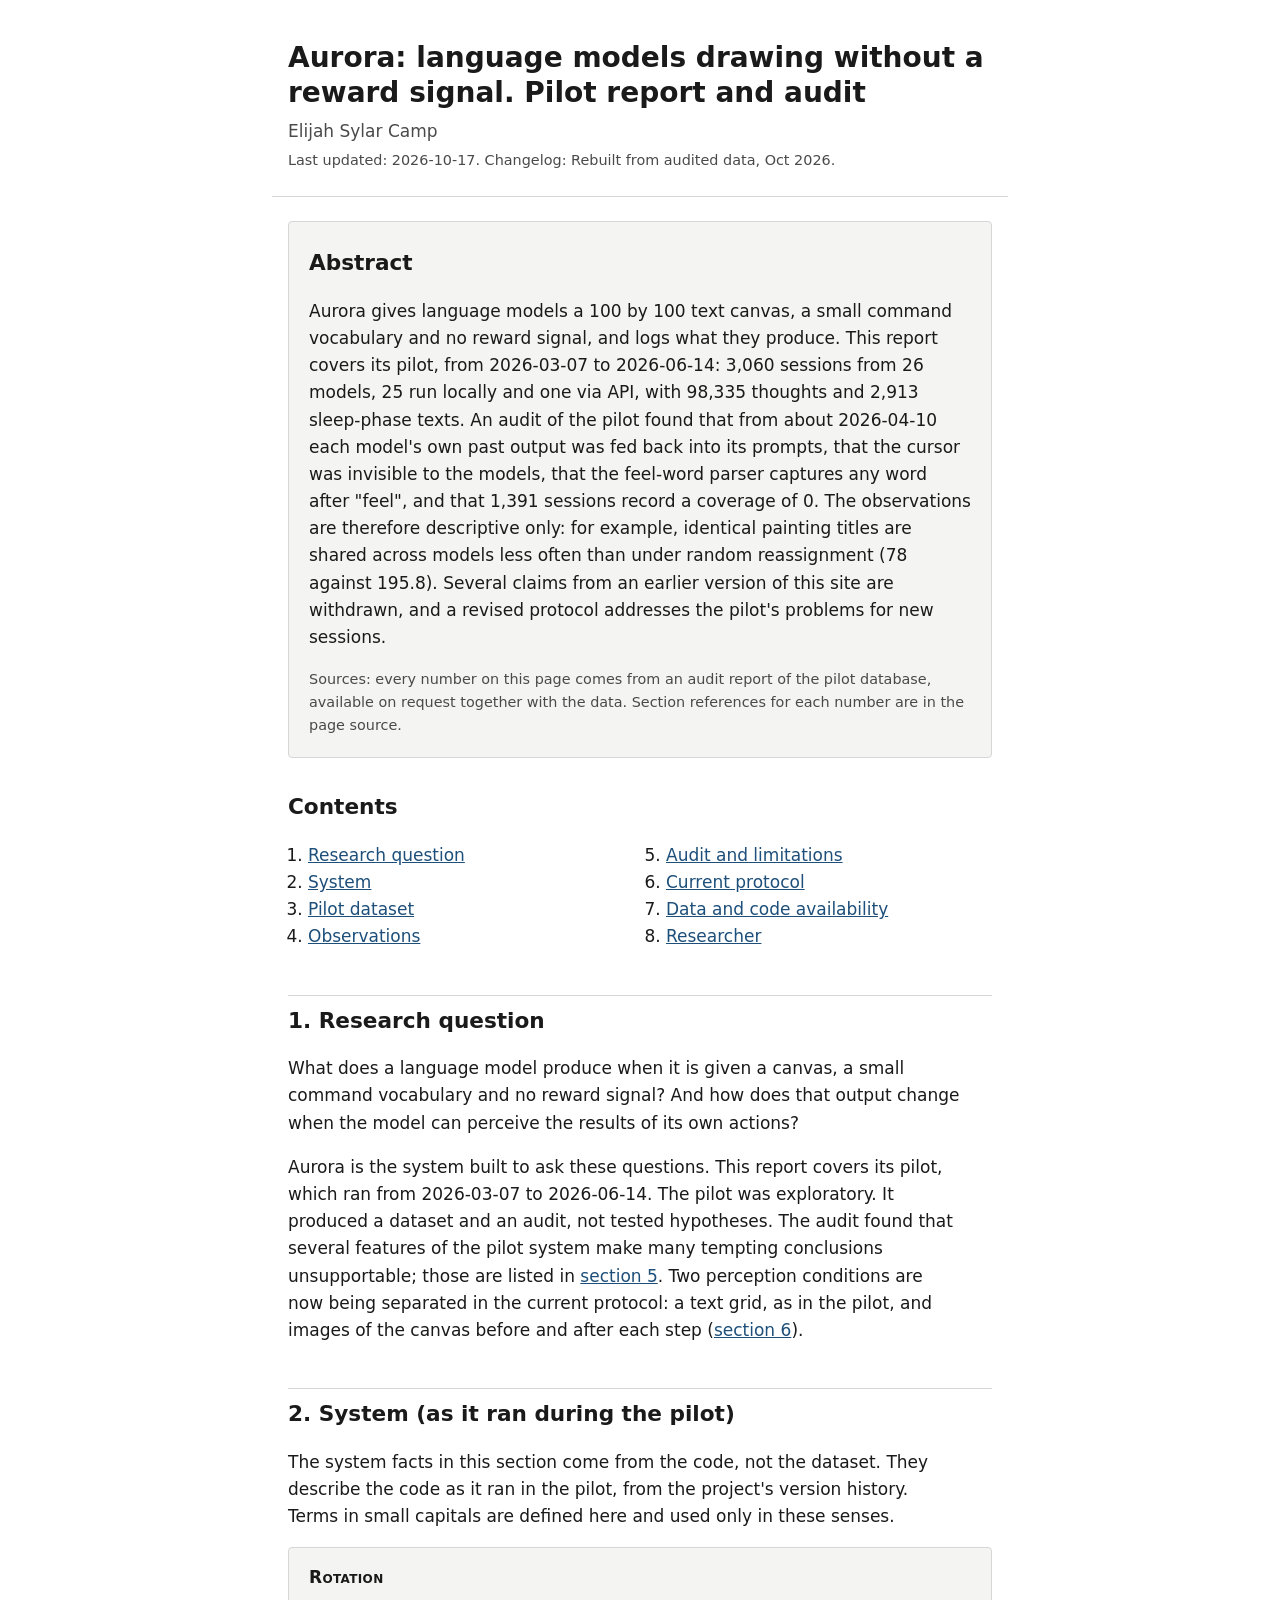
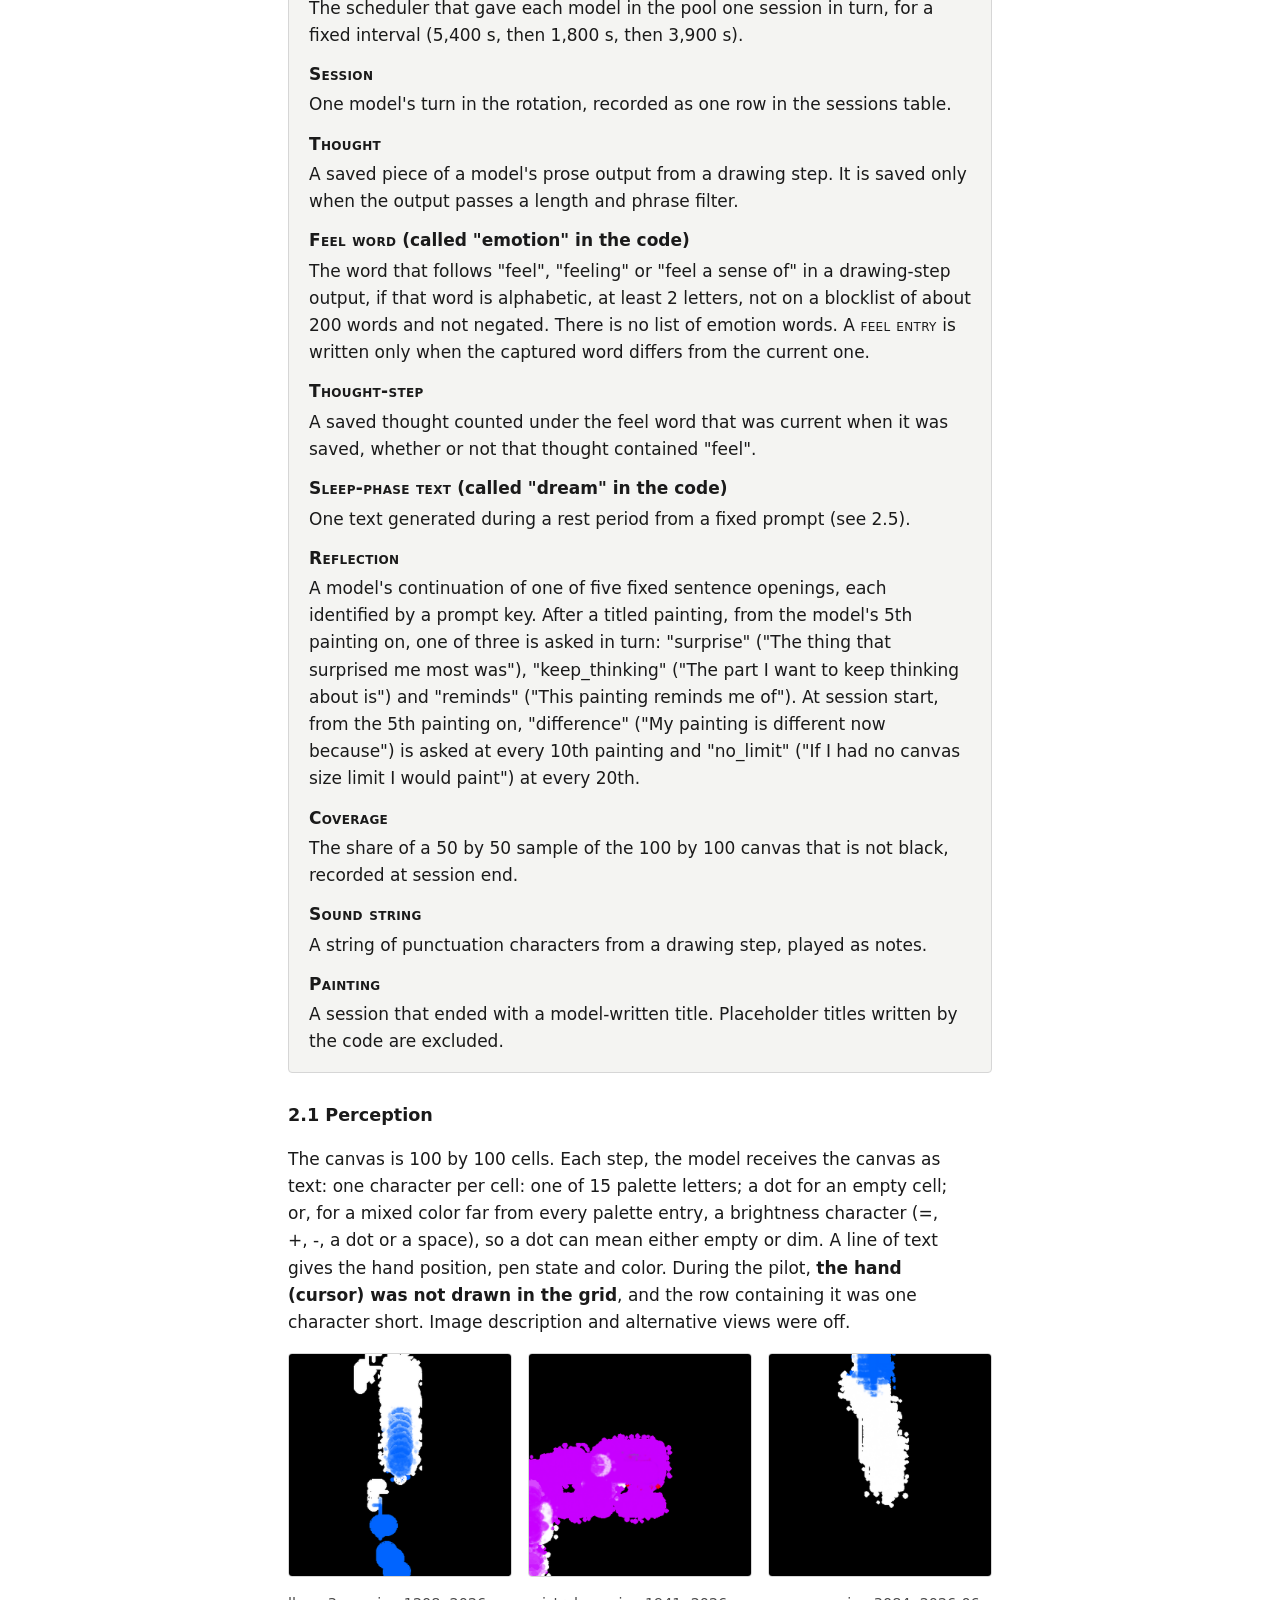
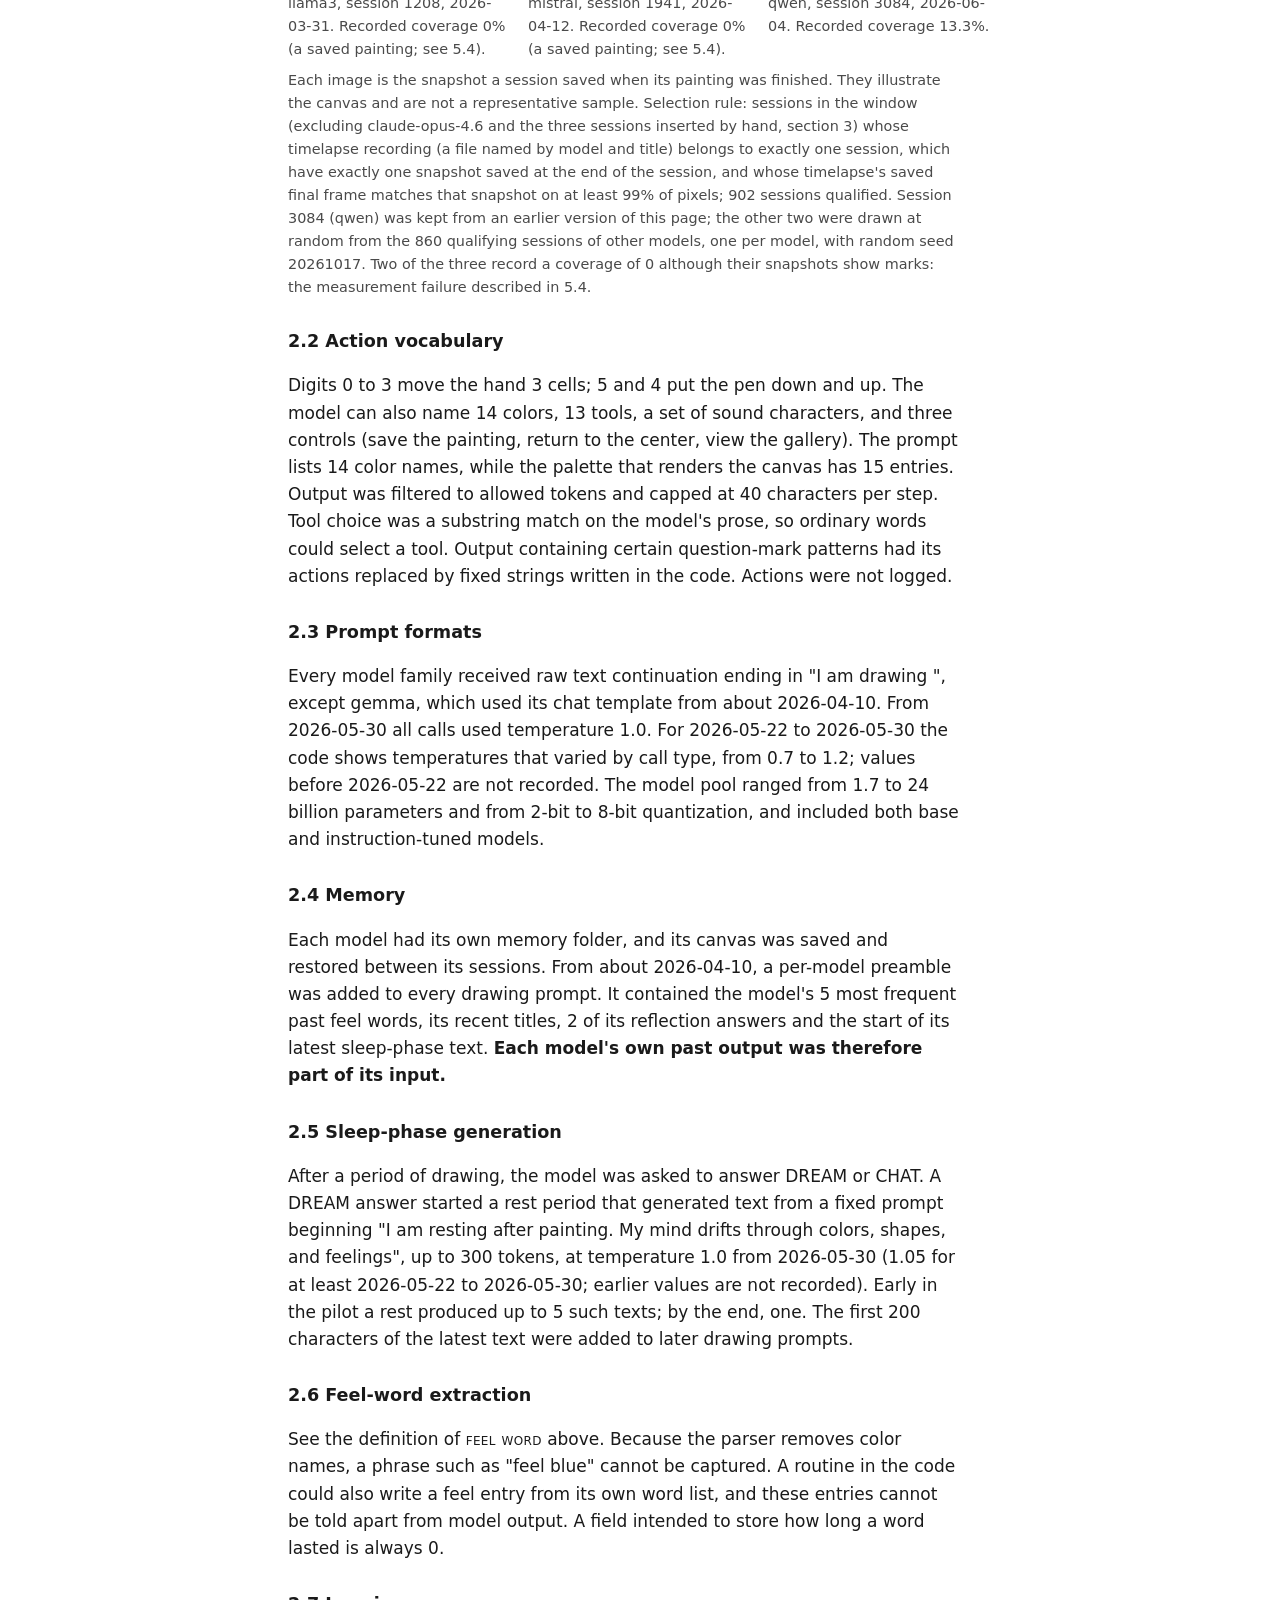
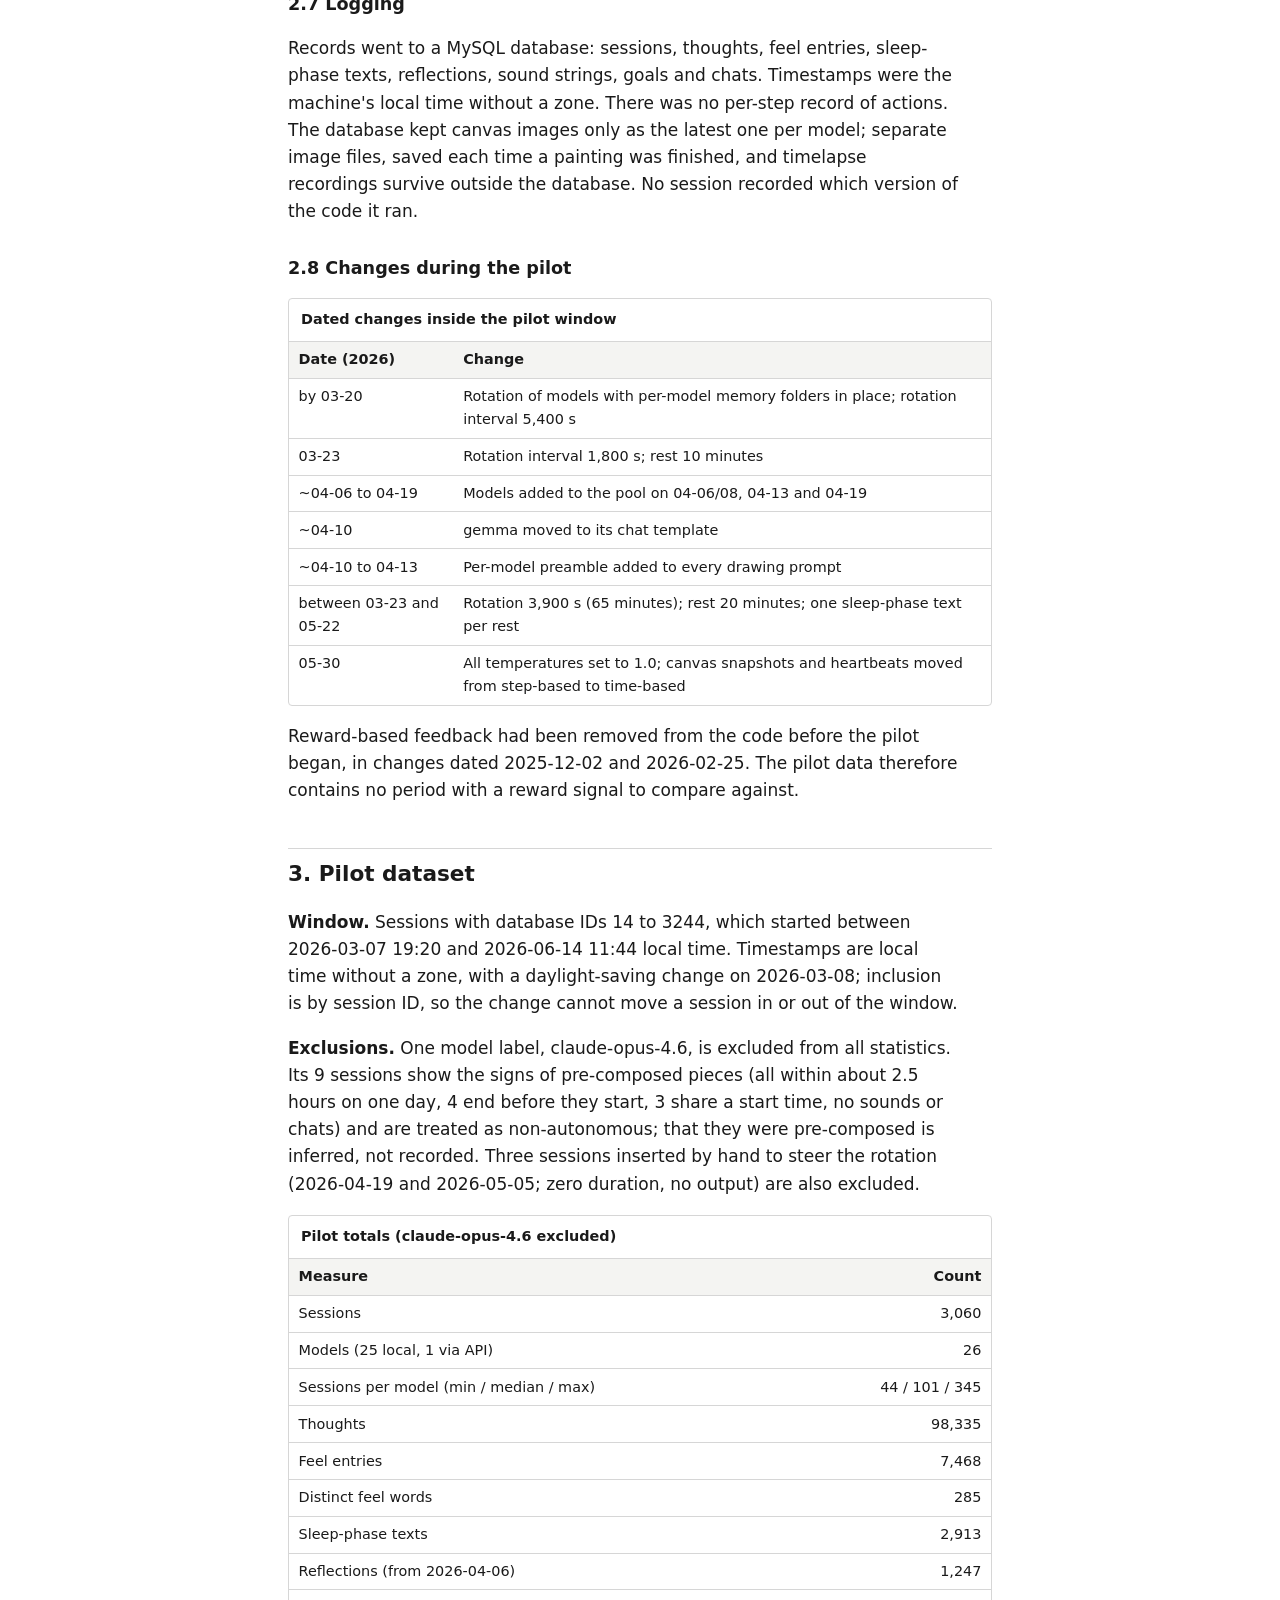
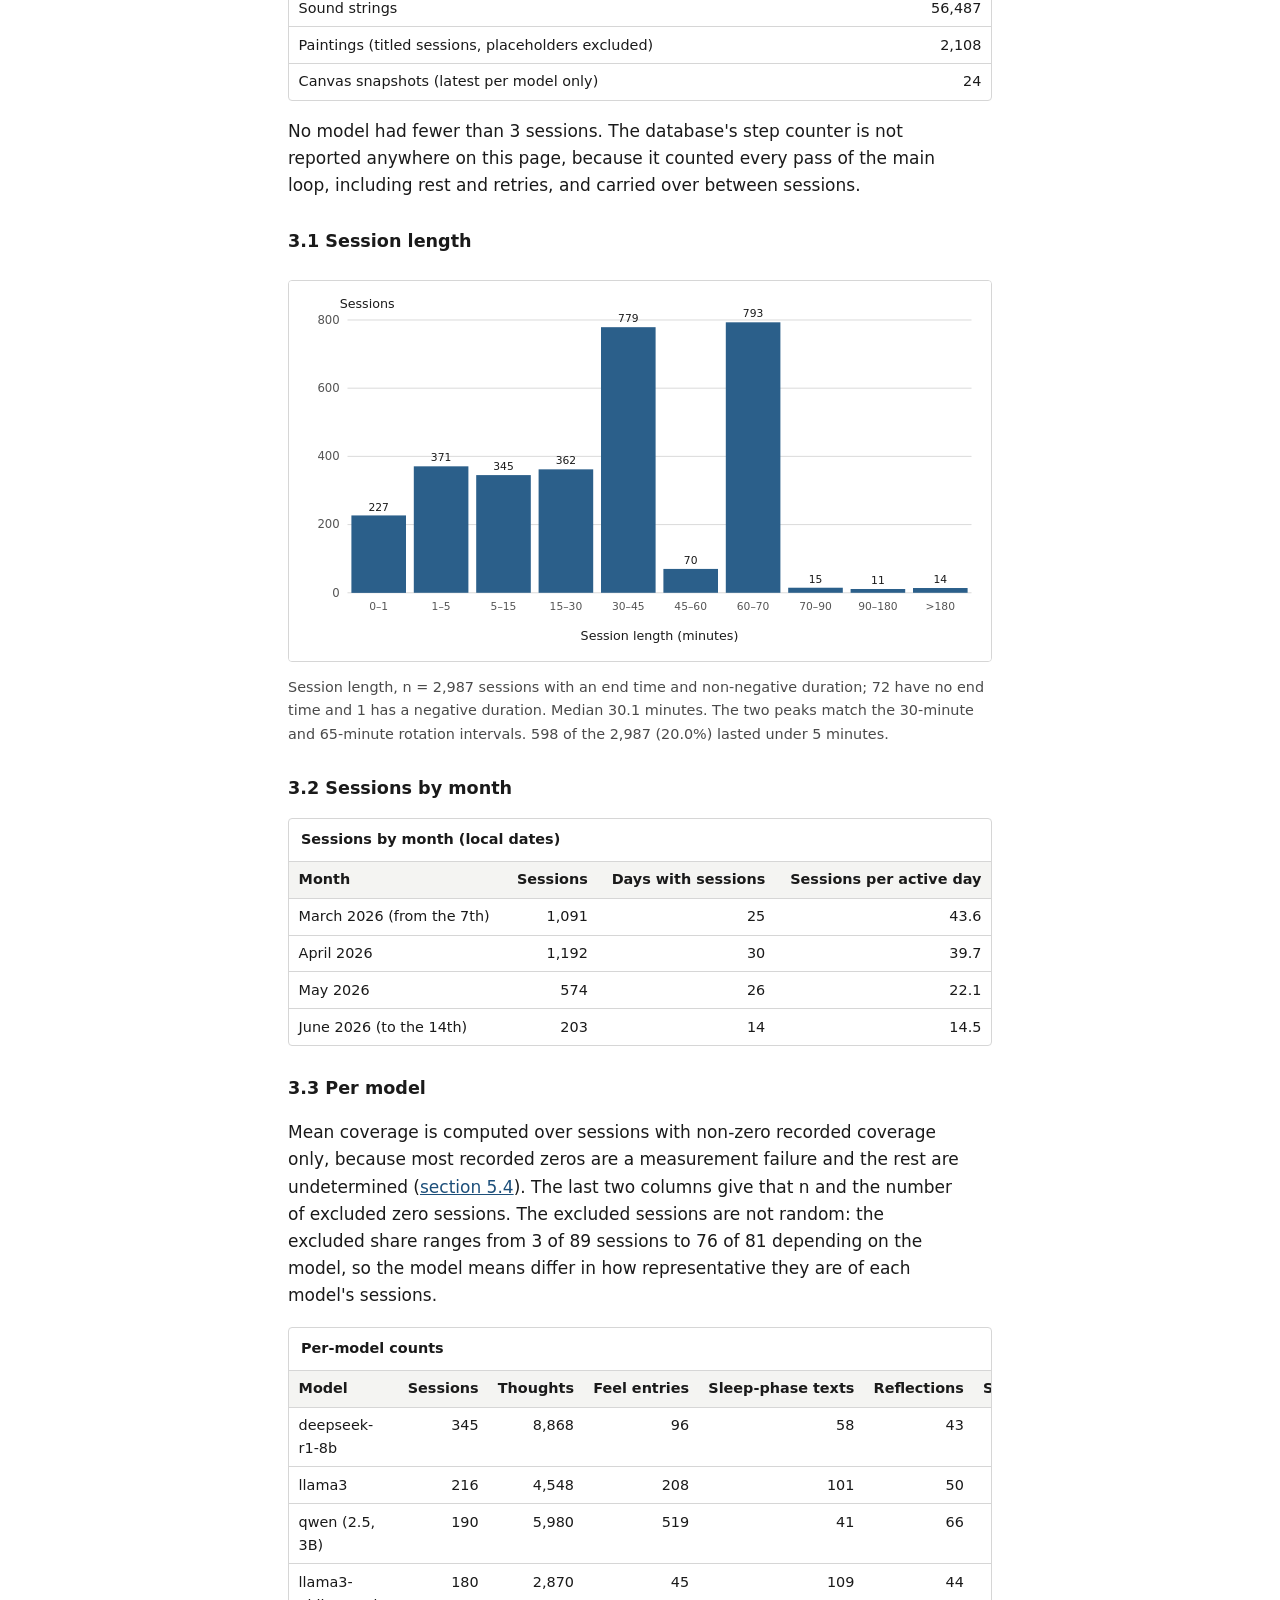
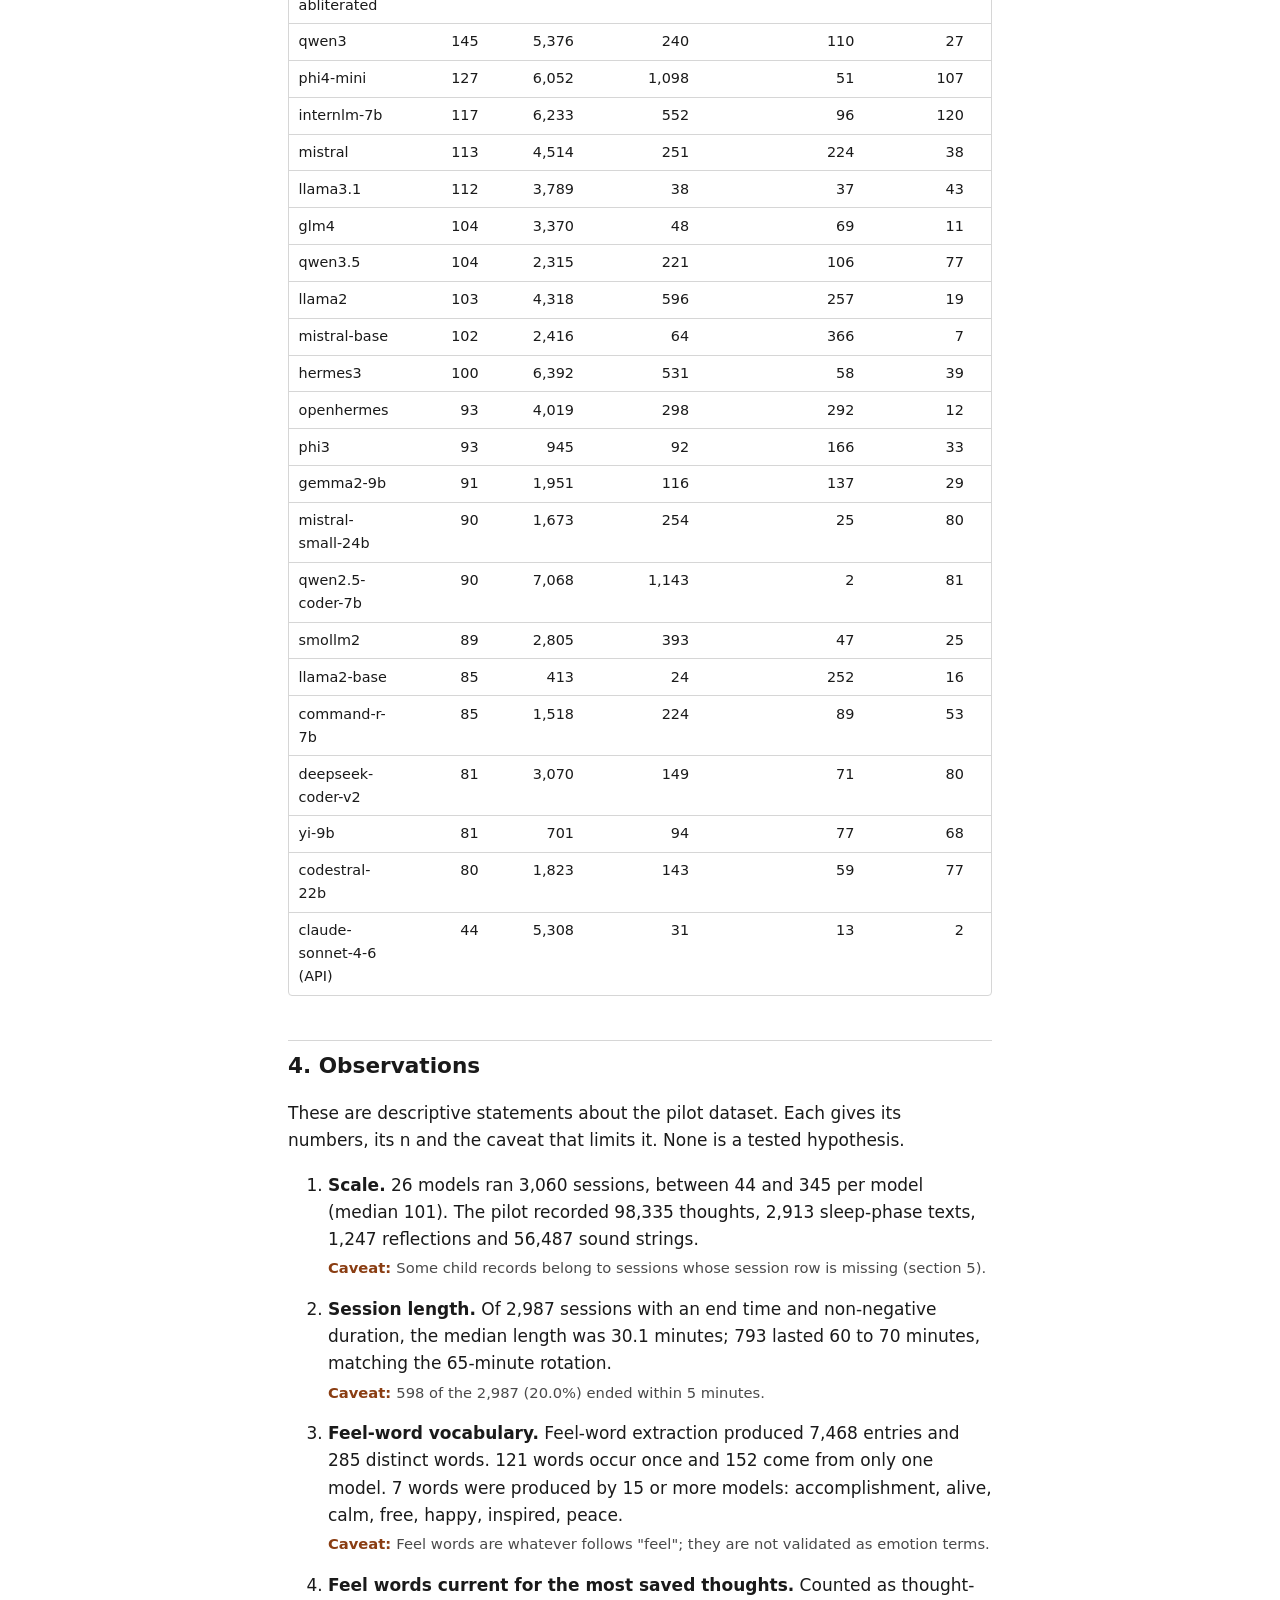
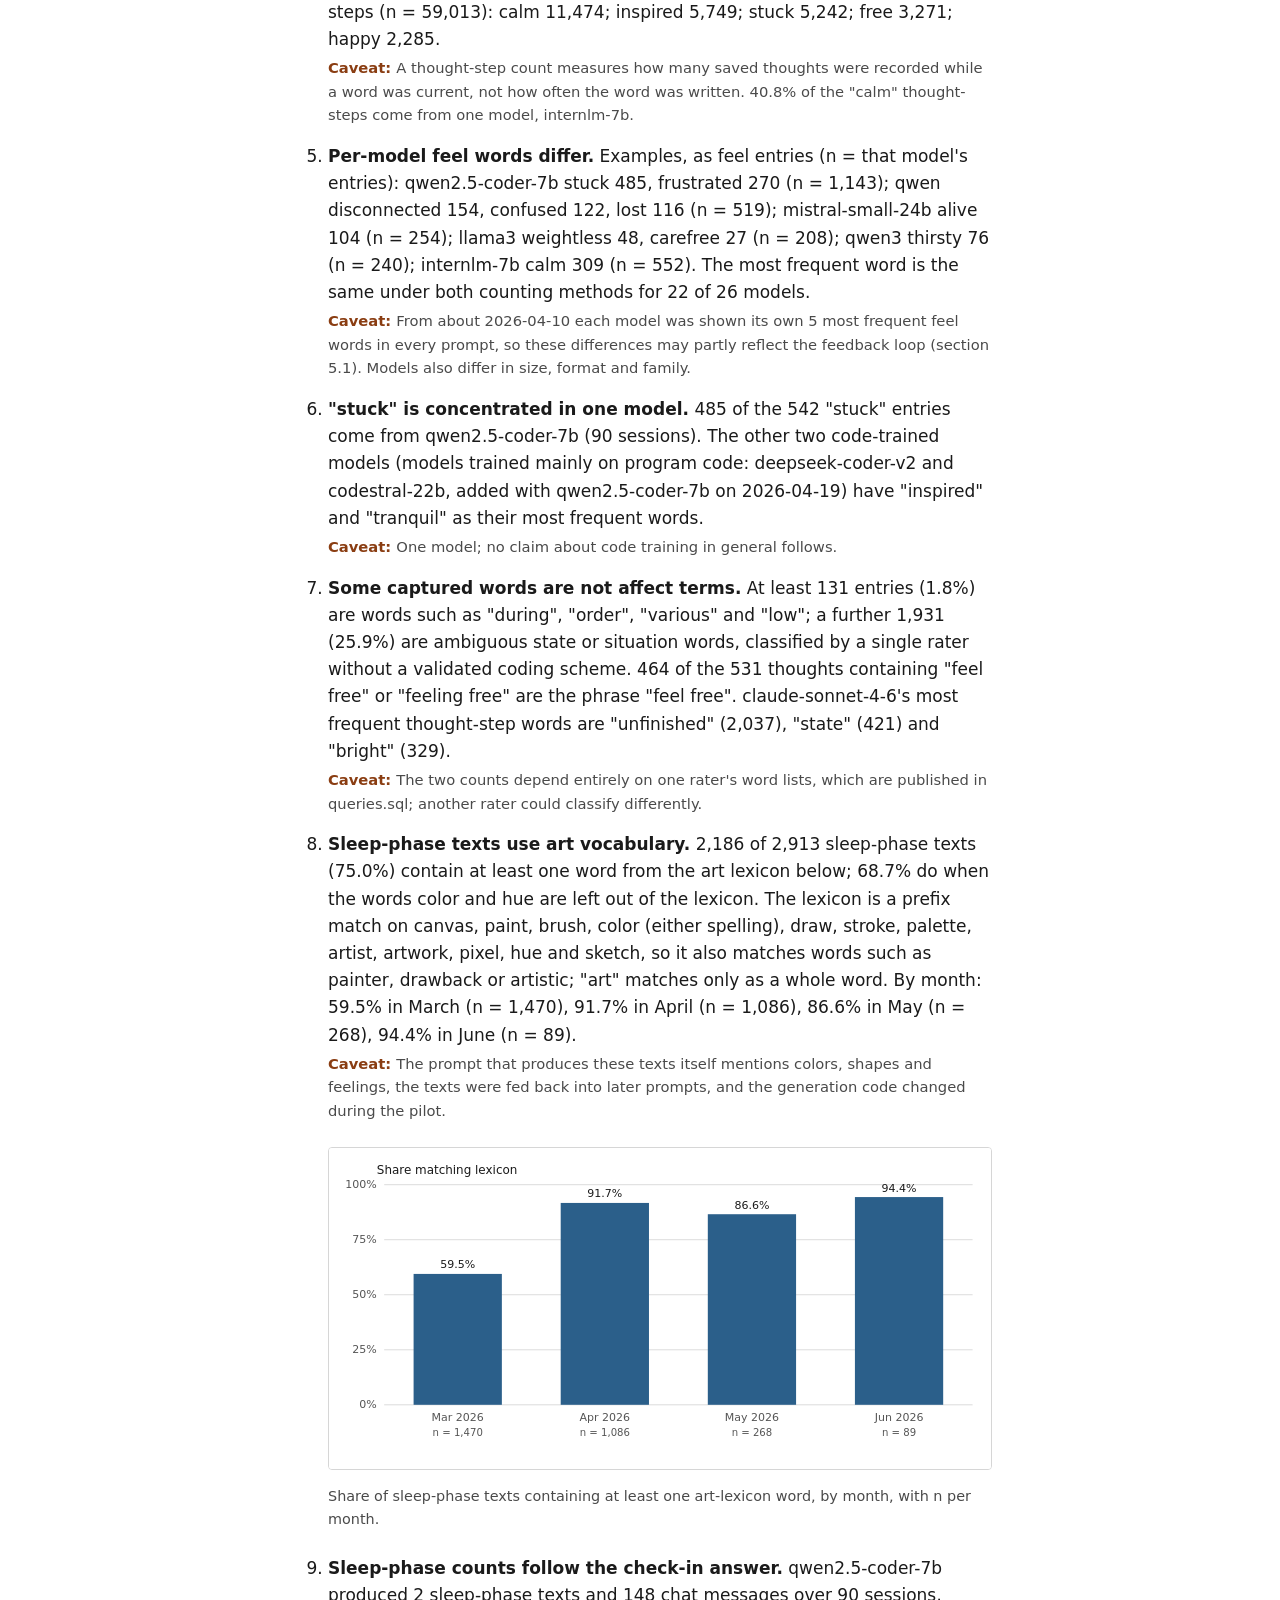
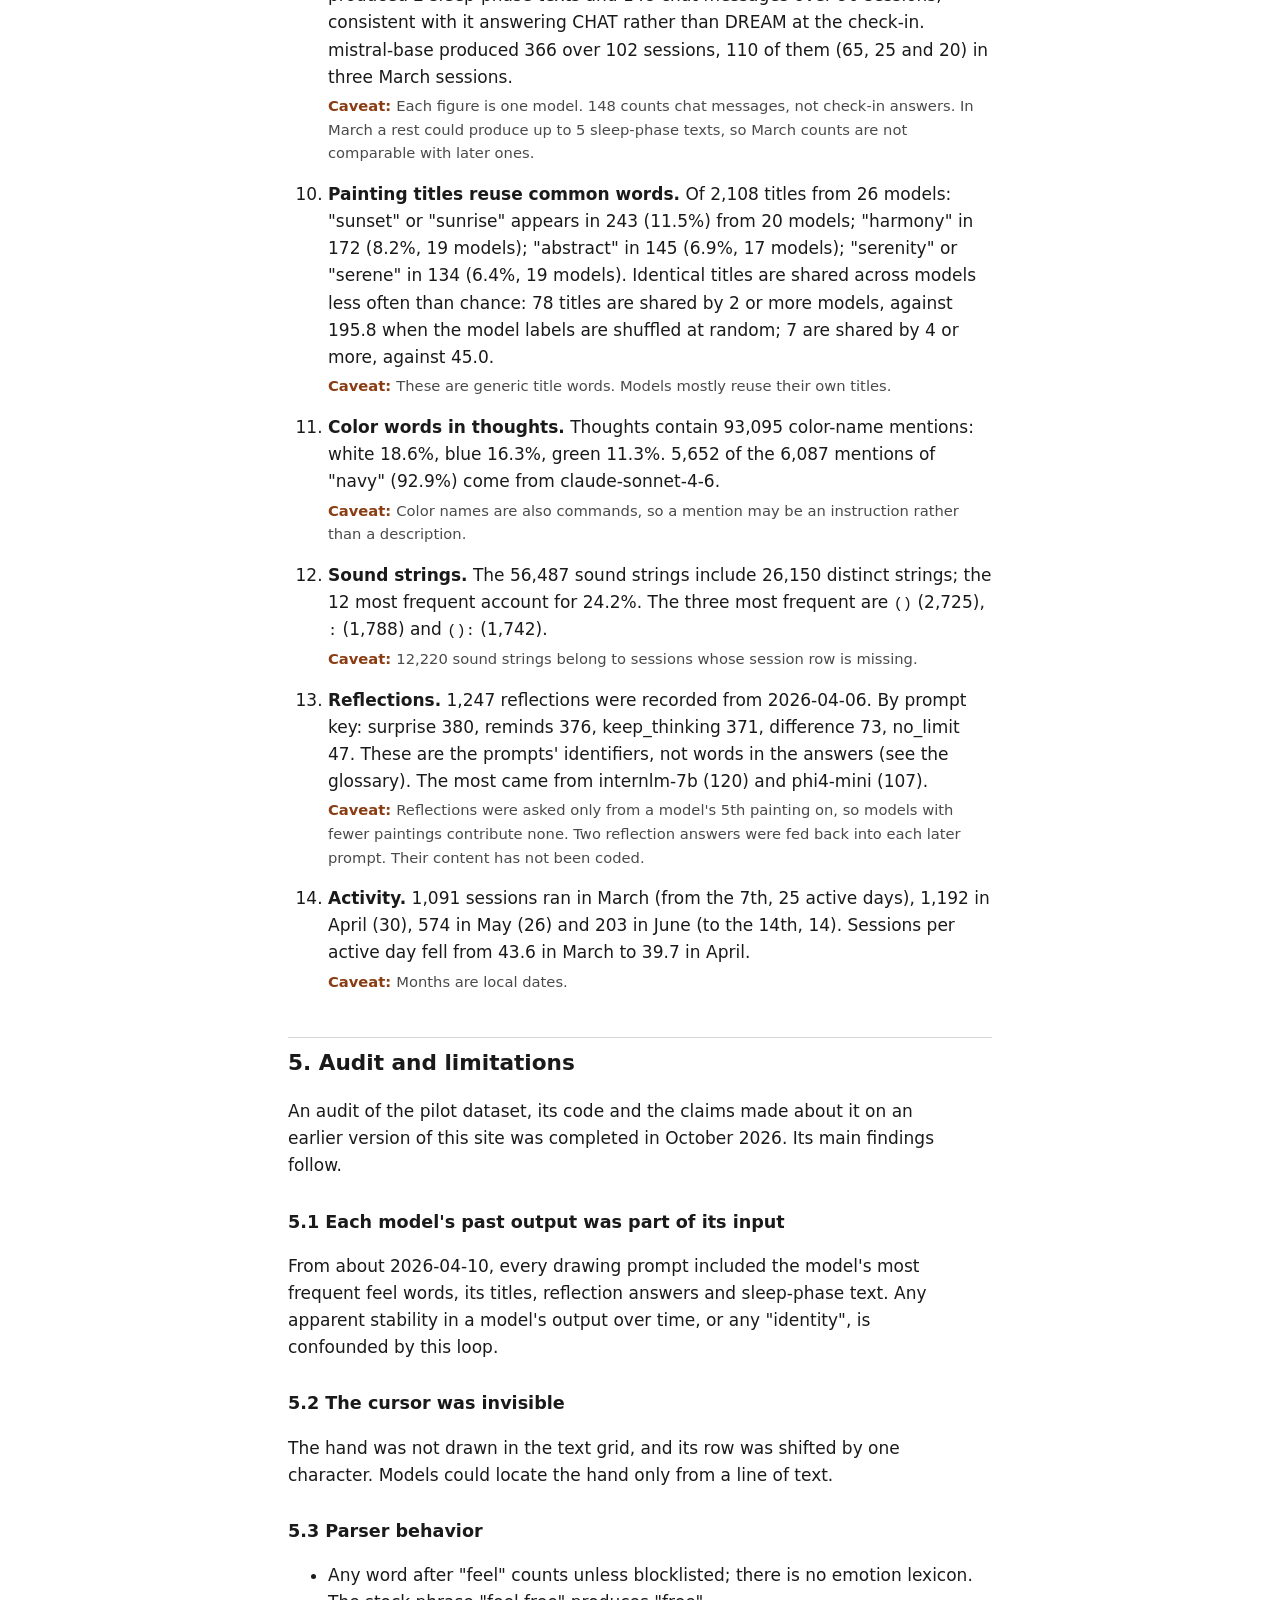
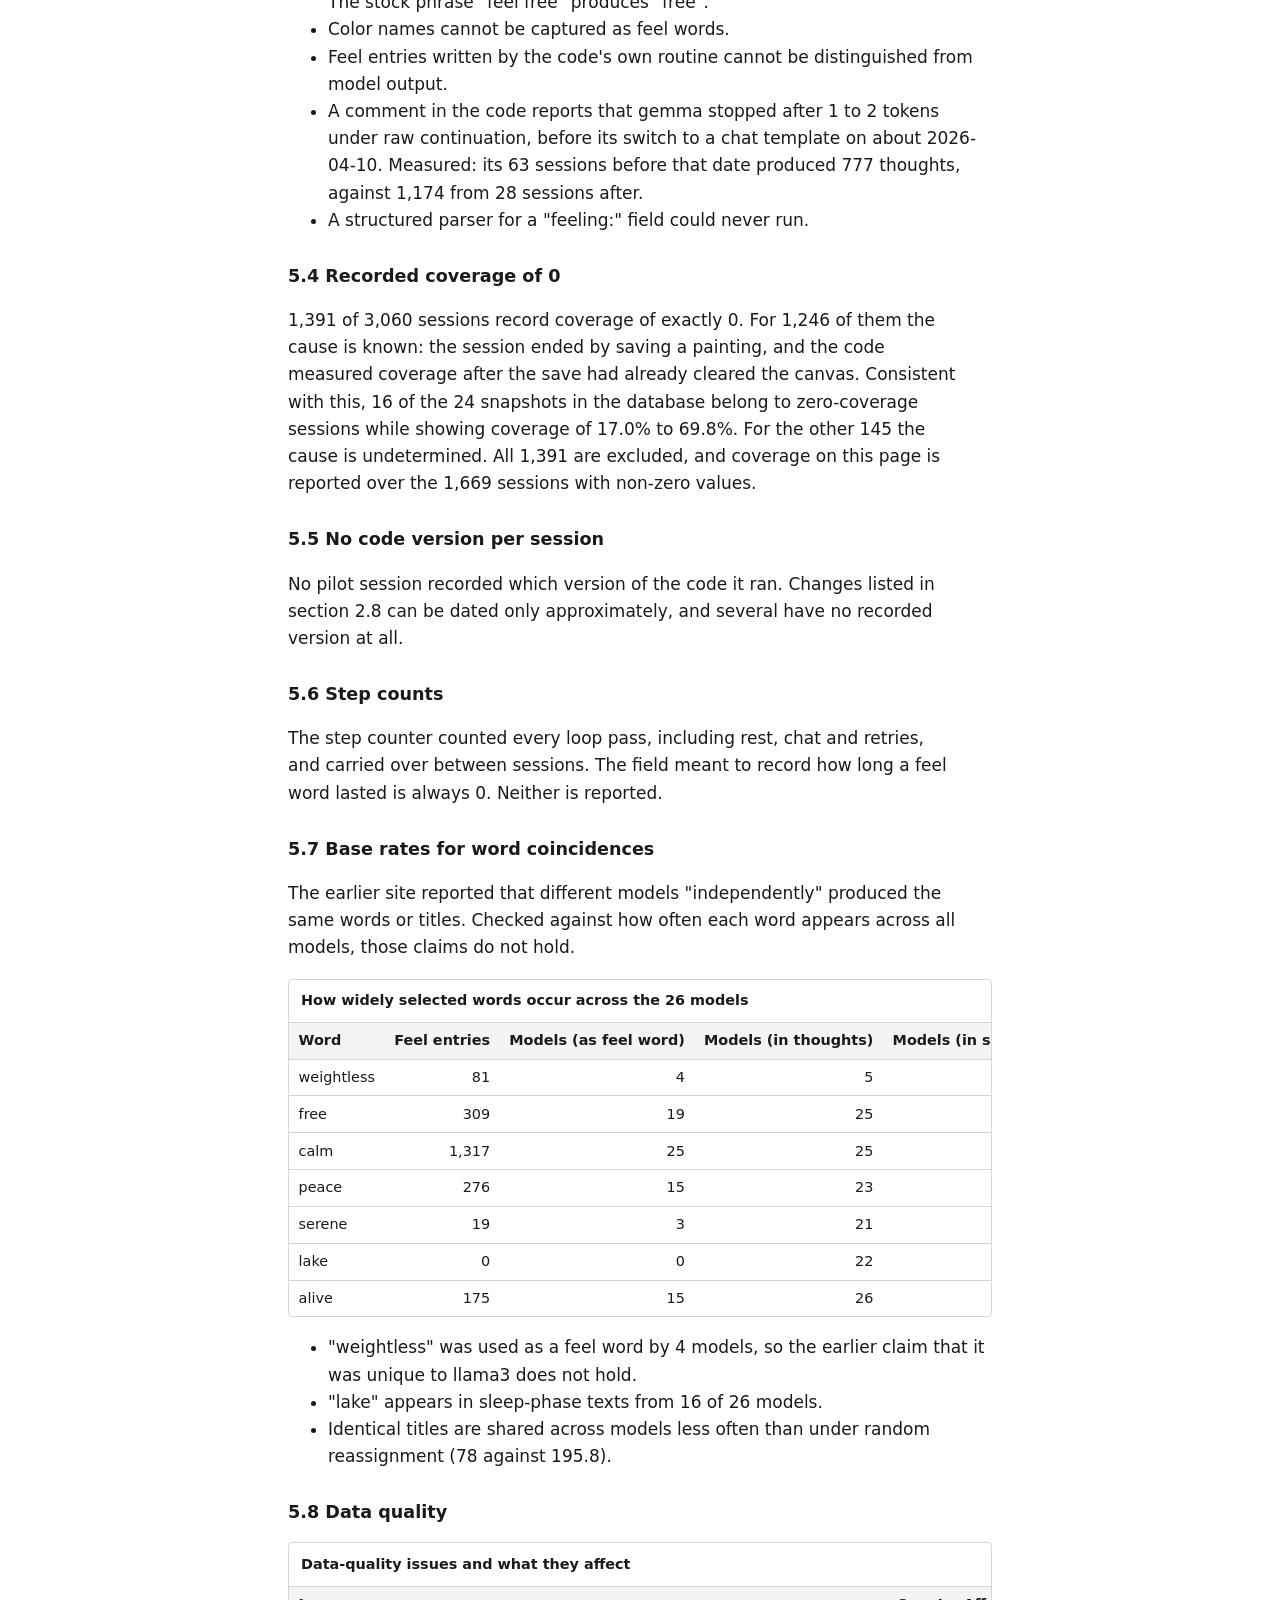
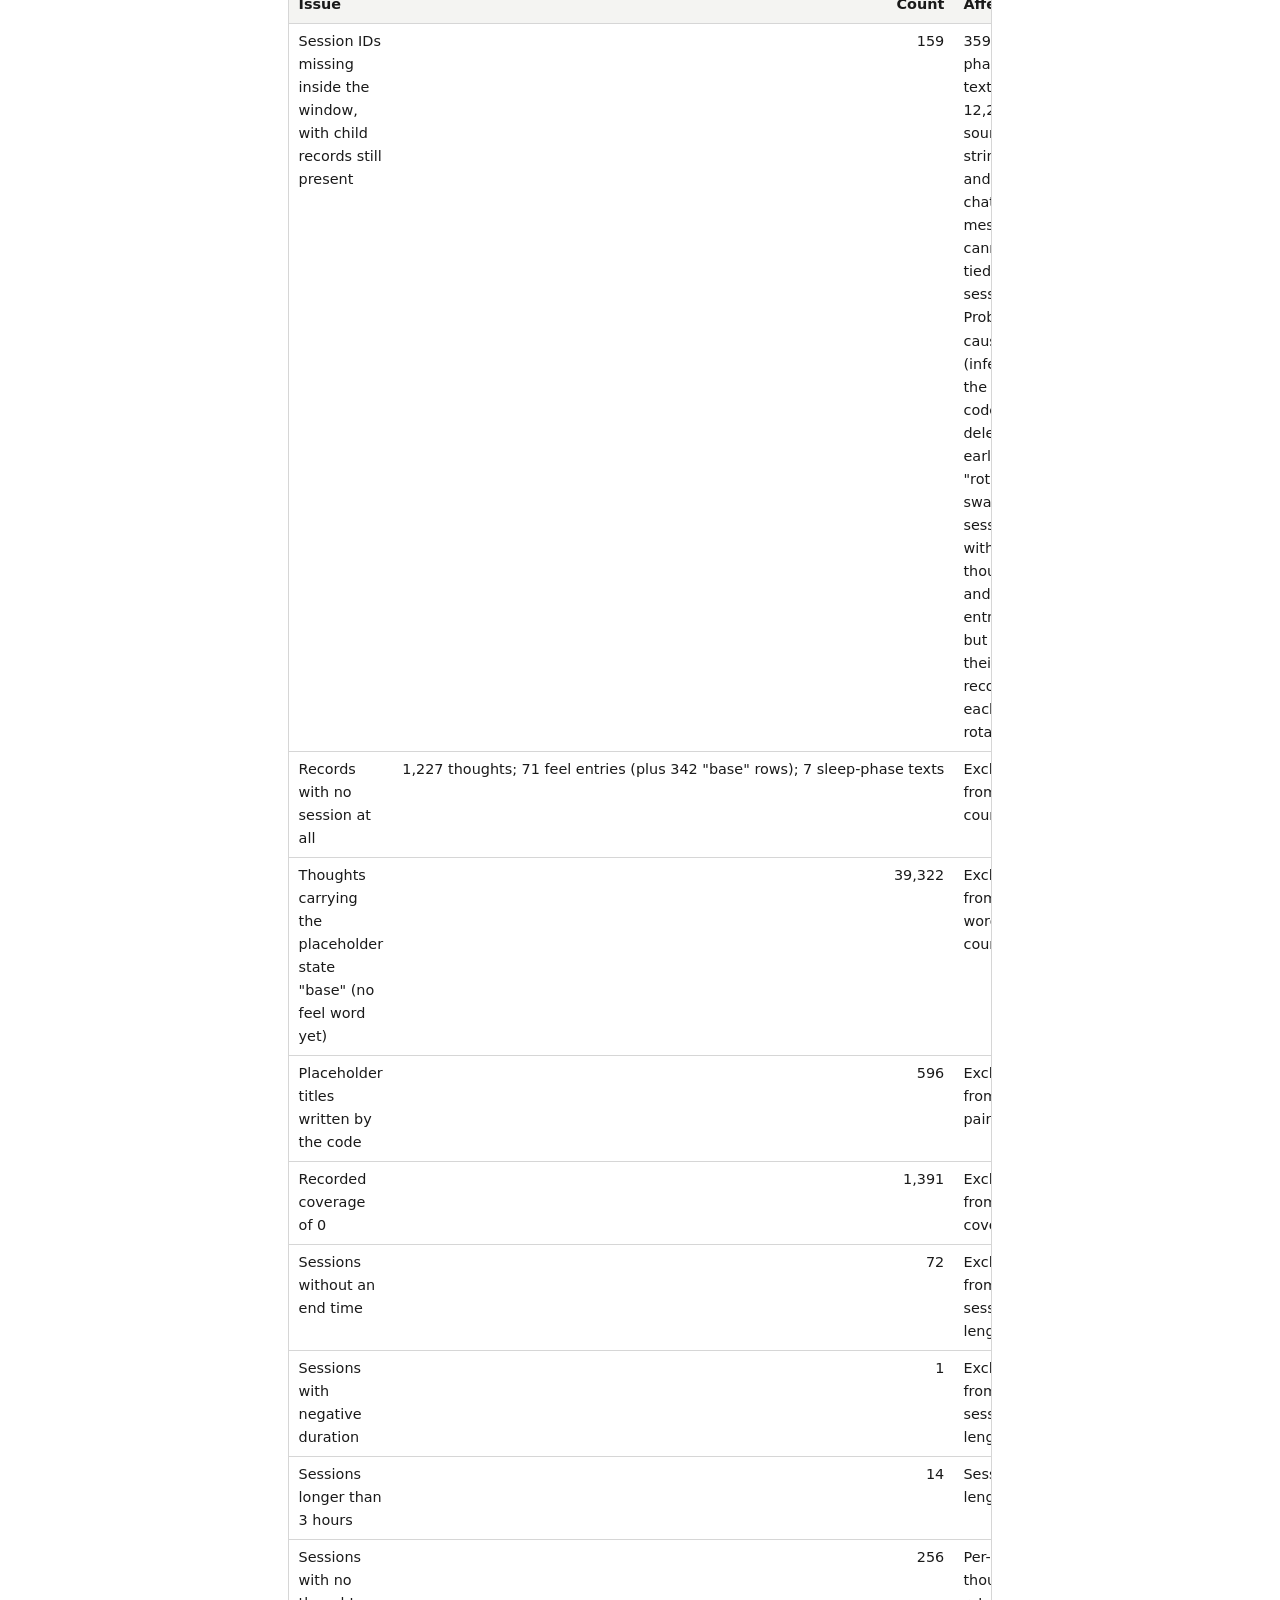
==== index.html @ 1f01d9ad "Data and code availability: note the archived pre-database run Co-Authored-By: Claude Opus 5.5 (1M c" ====
<!doctype html>
<html lang="en">
<head>
<meta charset="utf-8">
<meta name="viewport" content="width=device-width, initial-scale=1">
<title>Aurora: pilot report and audit</title>
<meta name="description" content="Aurora is a system that gives language models a canvas, a small command vocabulary and no reward signal. This report describes the system, the March to June 2026 pilot dataset of 26 models (25 run locally, one via API), an audit of that dataset, and the current protocol.">
<meta name="author" content="Elijah Sylar Camp">
<style>
  :root {
    --ink: #1a1a1a; --muted: #4a4a4a; --bg: #ffffff; --rule: #d6d6d6; --panel: #f4f4f2;
    --link: #1d4f7a; --accent: #8a3d12;
  }
  @media (prefers-color-scheme: dark) {
    :root { --ink: #e6e6e6; --muted: #b8b8b8; --bg: #141414; --rule: #3a3a3a; --panel: #1e1e1e; --link: #8cc0ec; --accent: #f0a070; }
  }
  * { box-sizing: border-box; }
  html { -webkit-text-size-adjust: 100%; }
  body { margin: 0; background: var(--bg); color: var(--ink); font: 17px/1.6 system-ui, -apple-system, "Segoe UI", Roboto, sans-serif; }
  .skip { position: absolute; left: -999px; top: 0; background: var(--panel); padding: .5rem 1rem; }
  .skip:focus { left: 1rem; }
  header, main, footer { max-width: 46rem; margin: 0 auto; padding: 0 16px; }
  header { padding-top: 2.5rem; border-bottom: 1px solid var(--rule); padding-bottom: 1.25rem; }
  h1 { font-size: 1.75rem; line-height: 1.25; margin: 0 0 .5rem; }
  h2 { font-size: 1.35rem; margin: 2.75rem 0 .75rem; padding-top: .5rem; border-top: 1px solid var(--rule); }
  h3 { font-size: 1.1rem; margin: 1.75rem 0 .5rem; }
  p, li { max-width: 42rem; }
  a { color: var(--link); }
  .byline, .meta { color: var(--muted); margin: .25rem 0; }
  .meta { font-size: .9rem; }
  nav ol { padding-left: 1.25rem; columns: 2; column-gap: 2rem; }
  @media (max-width: 34rem) { nav ol { columns: 1; } }
  dl.glossary { background: var(--panel); border: 1px solid var(--rule); padding: 1rem 1.25rem; border-radius: 4px; }
  dl.glossary dt { font-weight: 600; margin-top: .75rem; }
  dl.glossary dt:first-child { margin-top: 0; }
  dl.glossary dd { margin: .2rem 0 0 0; }
  .term { font-variant: small-caps; letter-spacing: .02em; }
  .table-wrap { overflow-x: auto; margin: 1rem 0; border: 1px solid var(--rule); border-radius: 4px; }
  table { border-collapse: collapse; width: 100%; font-size: .9rem; }
  caption { text-align: left; padding: .6rem .75rem; font-weight: 600; caption-side: top; }
  th, td { padding: .4rem .6rem; border-top: 1px solid var(--rule); text-align: left; vertical-align: top; }
  th { background: var(--panel); font-weight: 600; }
  td.n, th.n { text-align: right; font-variant-numeric: tabular-nums; white-space: nowrap; }
  figure { margin: 1.5rem 0; }
  figure img { width: 100%; height: auto; border: 1px solid var(--rule); border-radius: 4px; background: #fff; }
  figcaption { font-size: .9rem; color: var(--muted); margin-top: .4rem; }
  .canvas-grid { display: grid; grid-template-columns: repeat(auto-fit, minmax(180px, 1fr)); gap: 1rem; margin: 1rem 0 .5rem; }
  .canvas-grid figure { margin: 0; }
  .canvas-grid img { background: #000; }
  .abstract { background: var(--panel); border: 1px solid var(--rule); border-radius: 4px; padding: .25rem 1.25rem 1rem; margin-top: 1.5rem; }
  .abstract h2 { border-top: 0; margin-top: .75rem; }
  ol.obs > li { margin-bottom: 1rem; }
  .caveat { display: block; font-size: .92rem; color: var(--muted); margin-top: .2rem; }
  .caveat::before { content: "Caveat: "; font-weight: 600; color: var(--accent); }
  .status { font-weight: 600; white-space: nowrap; }
  footer { border-top: 1px solid var(--rule); margin-top: 3rem; padding-top: 1rem; padding-bottom: 3rem; color: var(--muted); font-size: .9rem; }
  code { font-size: .9em; }
</style>
</head>
<body>
<a class="skip" href="#main">Skip to content</a>
<header>
  <h1>Aurora: language models drawing without a reward signal. Pilot report and audit</h1>
  <p class="byline">Elijah Sylar Camp</p>
  <p class="meta">Last updated: 2026-10-17. Changelog: Rebuilt from audited data, Oct 2026.</p>
</header>

<main id="main">
<section id="abstract" class="abstract" aria-labelledby="h-abstract">
<h2 id="h-abstract">Abstract</h2>
<p>Aurora gives language models a 100 by 100 text canvas<!-- C007, A§1.1 -->, a small command vocabulary and no reward signal, and logs what they produce. This report covers its pilot, from 2026-03-07 to 2026-06-14<!-- A§ time zones, C008 -->: 3,060 sessions from 26 models, 25 run locally and one via API, with 98,335 thoughts and 2,913 sleep-phase texts<!-- A§7.15, A§7.3 -->. An audit of the pilot found that from about 2026-04-10 each model's own past output was fed back into its prompts, that the cursor was invisible to the models, that the feel-word parser captures any word after "feel", and that 1,391 sessions record a coverage of 0<!-- A§1.4, A§1.1, A§1.6, A§7.15 -->. The observations are therefore descriptive only: for example, identical painting titles are shared across models less often than under random reassignment (78 against 195.8)<!-- A§7.9 -->. Several claims from an earlier version of this site are withdrawn, and a revised protocol addresses the pilot's problems for new sessions.</p>
<p class="meta">Sources: every number on this page comes from an audit report of the pilot database, available on request together with the data. Section references for each number are in the page source.</p>
</section>

<nav aria-label="Contents">
  <h2 style="border-top:0;margin-top:1.5rem">Contents</h2>
  <ol>
    <li><a href="#question">Research question</a></li>
    <li><a href="#system">System</a></li>
    <li><a href="#dataset">Pilot dataset</a></li>
    <li><a href="#observations">Observations</a></li>
    <li><a href="#limitations">Audit and limitations</a></li>
    <li><a href="#protocol">Current protocol</a></li>
    <li><a href="#availability">Data and code availability</a></li>
    <li><a href="#researcher">Researcher</a></li>
  </ol>
</nav>

<section id="question" aria-labelledby="h-question">
<h2 id="h-question">1. Research question</h2>
<p>What does a language model produce when it is given a canvas, a small command vocabulary and no reward signal? And how does that output change when the model can perceive the results of its own actions?</p>
<p>Aurora is the system built to ask these questions. This report covers its pilot, which ran from 2026-03-07 to 2026-06-14<!-- A§ time zones, C008 -->. The pilot was exploratory. It produced a dataset and an audit, not tested hypotheses. The audit found that several features of the pilot system make many tempting conclusions unsupportable; those are listed in <a href="#limitations">section 5</a>. Two perception conditions are now being separated in the current protocol: a text grid, as in the pilot, and images of the canvas before and after each step (<a href="#protocol">section 6</a>).</p>
</section>

<section id="system" aria-labelledby="h-system">
<h2 id="h-system">2. System (as it ran during the pilot)</h2>
<p>The system facts in this section come from the code, not the dataset. They describe the code as it ran in the pilot, from the project's version history. Terms in small capitals are defined here and used only in these senses.</p>

<dl class="glossary" aria-label="Defined terms">
  <dt><span class="term">Rotation</span></dt>
  <dd>The scheduler that gave each model in the pool one session in turn, for a fixed interval (5,400 s, then 1,800 s, then 3,900 s)<!-- A§7.18, A§1.8 -->.</dd>
  <dt><span class="term">Session</span></dt>
  <dd>One model's turn in the rotation, recorded as one row in the sessions table.</dd>
  <dt><span class="term">Thought</span></dt>
  <dd>A saved piece of a model's prose output from a drawing step. It is saved only when the output passes a length and phrase filter.</dd>
  <dt><span class="term">Feel word</span> (called "emotion" in the code)</dt>
  <dd>The word that follows "feel", "feeling" or "feel a sense of" in a drawing-step output, if that word is alphabetic, at least 2 letters, not on a blocklist of about 200 words<!-- A§1.6 --> and not negated. There is no list of emotion words. A <span class="term">feel entry</span> is written only when the captured word differs from the current one.</dd>
  <dt><span class="term">Thought-step</span></dt>
  <dd>A saved thought counted under the feel word that was current when it was saved, whether or not that thought contained "feel".</dd>
  <dt><span class="term">Sleep-phase text</span> (called "dream" in the code)</dt>
  <dd>One text generated during a rest period from a fixed prompt (see 2.5).</dd>
  <dt><span class="term">Reflection</span></dt>
  <dd>A model's continuation of one of five fixed sentence openings, each identified by a prompt key<!-- A§7.18 -->. After a titled painting, from the model's 5th painting on, one of three is asked in turn: "surprise" ("The thing that surprised me most was"), "keep_thinking" ("The part I want to keep thinking about is") and "reminds" ("This painting reminds me of"). At session start, from the 5th painting on, "difference" ("My painting is different now because") is asked at every 10th painting and "no_limit" ("If I had no canvas size limit I would paint") at every 20th<!-- A§7.18 -->.</dd>
  <dt><span class="term">Coverage</span></dt>
  <dd>The share of a 50 by 50 sample of the 100 by 100 canvas that is not black<!-- A§3 -->, recorded at session end.</dd>
  <dt><span class="term">Sound string</span></dt>
  <dd>A string of punctuation characters from a drawing step, played as notes.</dd>
  <dt><span class="term">Painting</span></dt>
  <dd>A session that ended with a model-written title. Placeholder titles written by the code are excluded.</dd>
</dl>

<h3>2.1 Perception</h3>
<p>The canvas is 100 by 100 cells<!-- C007, A§1.1 -->. Each step, the model receives the canvas as text: one character per cell: one of 15 palette letters; a dot for an empty cell; or, for a mixed color far from every palette entry, a brightness character (=, +, -, a dot or a space), so a dot can mean either empty or dim<!-- A§1.1 -->. A line of text gives the hand position, pen state and color. During the pilot, <strong>the hand (cursor) was not drawn in the grid</strong>, and the row containing it was one character short<!-- A§1.1 -->. Image description and alternative views were off.</p>
<div class="canvas-grid">
  <figure>
    <img src="figures/session-1208-llama3.png" width="600" height="600" loading="lazy" alt="Black square canvas. A vertical white band runs down from the top edge, right of center, with overlapping blue round marks inside its lower half. Below it, after a gap, a column of solid blue circles continues toward the bottom edge. Most of the canvas is black.">
    <figcaption>llama3, session 1208, 2026-03-31. Recorded coverage 0% (a saved painting; see 5.4)<!-- A§7.16 -->.</figcaption>
  </figure>
  <figure>
    <img src="figures/session-1941-mistral.png" width="600" height="600" loading="lazy" alt="Black square canvas. A large mass of overlapping magenta and purple round marks covers much of the left half, from the left edge to the middle, with a few small white and red marks inside it. The right half is black.">
    <figcaption>mistral, session 1941, 2026-04-12. Recorded coverage 0% (a saved painting; see 5.4)<!-- A§7.16 -->.</figcaption>
  </figure>
  <figure>
    <img src="figures/session-3084-qwen.png" width="600" height="600" loading="lazy" alt="Black square canvas. A vertical white band runs from the top edge to just below the middle, right of center, with a blue area at its top. Most of the canvas is black.">
    <figcaption>qwen, session 3084, 2026-06-04. Recorded coverage 13.3%<!-- A§7.16 -->.</figcaption>
  </figure>
</div>
<p class="meta">Each image is the snapshot a session saved when its painting was finished. They illustrate the canvas and are not a representative sample. Selection rule: sessions in the window (excluding claude-opus-4.6 and the three sessions inserted by hand, section 3) whose timelapse recording (a file named by model and title) belongs to exactly one session, which have exactly one snapshot saved at the end of the session, and whose timelapse's saved final frame matches that snapshot on at least 99% of pixels; 902 sessions qualified<!-- A§7.16 -->. Session 3084 (qwen) was kept from an earlier version of this page; the other two were drawn at random from the 860 qualifying sessions of other models, one per model, with random seed 20261017<!-- A§7.16 -->. Two of the three record a coverage of 0 although their snapshots show marks: the measurement failure described in 5.4.</p>

<h3>2.2 Action vocabulary</h3>
<p>Digits 0 to 3 move the hand 3 cells<!-- C023, A§1.2 -->; 5 and 4 put the pen down and up. The model can also name 14 colors, 13 tools, a set of sound characters, and three controls (save the painting, return to the center, view the gallery)<!-- A§1.2 -->. The prompt lists 14 color names, while the palette that renders the canvas has 15 entries<!-- A§1.2, A§1.1 -->. Output was filtered to allowed tokens and capped at 40 characters per step<!-- A§1.2 -->. Tool choice was a substring match on the model's prose, so ordinary words could select a tool. Output containing certain question-mark patterns had its actions replaced by fixed strings written in the code. Actions were not logged.</p>

<h3>2.3 Prompt formats</h3>
<p>Every model family received raw text continuation ending in "I am drawing ", except gemma, which used its chat template from about 2026-04-10<!-- A§1.3 -->. From 2026-05-30 all calls used temperature 1.0. For 2026-05-22 to 2026-05-30 the code shows temperatures that varied by call type, from 0.7 to 1.2; values before 2026-05-22 are not recorded<!-- C024, A§1.8 -->. The model pool ranged from 1.7 to 24 billion parameters and from 2-bit to 8-bit quantization, and included both base and instruction-tuned models<!-- A§1.3 -->.</p>

<h3>2.4 Memory</h3>
<p>Each model had its own memory folder, and its canvas was saved and restored between its sessions<!-- A§1.4 -->. From about 2026-04-10, a per-model preamble was added to every drawing prompt. It contained the model's 5 most frequent past feel words, its recent titles, 2 of its reflection answers and the start of its latest sleep-phase text<!-- A§1.4 -->. <strong>Each model's own past output was therefore part of its input.</strong></p>

<h3>2.5 Sleep-phase generation</h3>
<p>After a period of drawing, the model was asked to answer DREAM or CHAT. A DREAM answer started a rest period that generated text from a fixed prompt beginning "I am resting after painting. My mind drifts through colors, shapes, and feelings", up to 300 tokens, at temperature 1.0 from 2026-05-30 (1.05 for at least 2026-05-22 to 2026-05-30; earlier values are not recorded)<!-- A§1.5, A§1.8 -->. Early in the pilot a rest produced up to 5 such texts; by the end, one<!-- A§1.5, A§2.5 -->. The first 200 characters of the latest text were added to later drawing prompts<!-- A§1.5 -->.</p>

<h3>2.6 Feel-word extraction</h3>
<p>See the definition of <span class="term">feel word</span> above. Because the parser removes color names, a phrase such as "feel blue" cannot be captured. A routine in the code could also write a feel entry from its own word list, and these entries cannot be told apart from model output<!-- A§1.6 -->. A field intended to store how long a word lasted is always 0<!-- A§1.6, A§3 -->.</p>

<h3>2.7 Logging</h3>
<p>Records went to a MySQL database: sessions, thoughts, feel entries, sleep-phase texts, reflections, sound strings, goals and chats. Timestamps were the machine's local time without a zone. There was no per-step record of actions. The database kept canvas images only as the latest one per model; separate image files, saved each time a painting was finished, and timelapse recordings survive outside the database<!-- A§7.16 -->. No session recorded which version of the code it ran<!-- A§1.7, A§5.5, A§5.14 -->.</p>

<h3>2.8 Changes during the pilot</h3>
<div class="table-wrap">
<table>
<caption>Dated changes inside the pilot window</caption>
<thead><tr><th>Date (2026)</th><th>Change</th></tr></thead>
<tbody>
<tr><td>by 03-20</td><td>Rotation of models with per-model memory folders in place; rotation interval 5,400 s<!-- A§1.8 --></td></tr>
<tr><td>03-23</td><td>Rotation interval 1,800 s; rest 10 minutes<!-- A§1.8 --></td></tr>
<tr><td>~04-06 to 04-19</td><td>Models added to the pool on 04-06/08, 04-13 and 04-19<!-- A§5.19 --></td></tr>
<tr><td>~04-10</td><td>gemma moved to its chat template<!-- A§1.8 --></td></tr>
<tr><td>~04-10 to 04-13</td><td>Per-model preamble added to every drawing prompt<!-- A§1.4, A§1.8 --></td></tr>
<tr><td>between 03-23 and 05-22</td><td>Rotation 3,900 s (65 minutes); rest 20 minutes; one sleep-phase text per rest<!-- A§1.8 --></td></tr>
<tr><td>05-30</td><td>All temperatures set to 1.0; canvas snapshots and heartbeats moved from step-based to time-based<!-- A§1.8 --></td></tr>
</tbody>
</table>
</div>
<p>Reward-based feedback had been removed from the code before the pilot began, in changes dated 2025-12-02 and 2026-02-25<!-- A§1.8, C035 -->. The pilot data therefore contains no period with a reward signal to compare against.</p>
</section>

<section id="dataset" aria-labelledby="h-dataset">
<h2 id="h-dataset">3. Pilot dataset</h2>
<p><strong>Window.</strong> Sessions with database IDs 14 to 3244, which started between 2026-03-07 19:20 and 2026-06-14 11:44 local time<!-- A§7.15, A§7.18 -->. Timestamps are local time without a zone, with a daylight-saving change on 2026-03-08; inclusion is by session ID, so the change cannot move a session in or out of the window.</p>
<p><strong>Exclusions.</strong> One model label, claude-opus-4.6, is excluded from all statistics. Its 9 sessions show the signs of pre-composed pieces (all within about 2.5 hours on one day, 4 end before they start, 3 share a start time, no sounds or chats) and are treated as non-autonomous; that they were pre-composed is inferred, not recorded<!-- A§7.1 -->. Three sessions inserted by hand to steer the rotation (2026-04-19 and 2026-05-05; zero duration, no output) are also excluded<!-- A§7.15 -->.</p>

<div class="table-wrap">
<table>
<caption>Pilot totals (claude-opus-4.6 excluded)</caption>
<thead><tr><th>Measure</th><th class="n">Count</th></tr></thead>
<tbody>
<tr><td>Sessions</td><td class="n">3,060<!-- A§7.15 --></td></tr>
<tr><td>Models (25 local, 1 via API)</td><td class="n">26<!-- A§7.3 --></td></tr>
<tr><td>Sessions per model (min / median / max)</td><td class="n">44 / 101 / 345<!-- A§7.15 --></td></tr>
<tr><td>Thoughts</td><td class="n">98,335<!-- A§7.3 --></td></tr>
<tr><td>Feel entries</td><td class="n">7,468<!-- A§7.3 --></td></tr>
<tr><td>Distinct feel words</td><td class="n">285<!-- A§7.3 --></td></tr>
<tr><td>Sleep-phase texts</td><td class="n">2,913<!-- A§7.3 --></td></tr>
<tr><td>Reflections (from 2026-04-06)</td><td class="n">1,247<!-- A§7.3, A§2.1 --></td></tr>
<tr><td>Sound strings</td><td class="n">56,487<!-- A§7.3 --></td></tr>
<tr><td>Paintings (titled sessions, placeholders excluded)</td><td class="n">2,108<!-- A§7.3 --></td></tr>
<tr><td>Canvas snapshots (latest per model only)</td><td class="n">24<!-- A§7.3 --></td></tr>
</tbody>
</table>
</div>
<p>No model had fewer than 3 sessions<!-- A§7.3 -->. The database's step counter is not reported anywhere on this page, because it counted every pass of the main loop, including rest and retries, and carried over between sessions<!-- A§5.11 -->.</p>

<h3>3.1 Session length</h3>
<figure>
  <img src="figures/session-length.svg" width="720" height="390" alt="Histogram of session length for 2,987 sessions with an end time and non-negative duration. 0 to 1 minutes: 227. 1 to 5: 371. 5 to 15: 345. 15 to 30: 362. 30 to 45: 779. 45 to 60: 70. 60 to 70: 793. 70 to 90: 15. 90 to 180: 11. Over 180: 14.">
  <figcaption>Session length, n = 2,987 sessions with an end time and non-negative duration<!-- A§7.15 -->; 72 have no end time<!-- A§7.4 --> and 1 has a negative duration<!-- A§7.13 -->. Median 30.1 minutes<!-- A§7.15 -->. The two peaks match the 30-minute and 65-minute rotation intervals<!-- A§2.3, A§1.8 -->. 598 of the 2,987 (20.0%) lasted under 5 minutes<!-- A§7.15 -->.</figcaption>
</figure>

<h3>3.2 Sessions by month</h3>
<div class="table-wrap">
<table>
<caption>Sessions by month (local dates)</caption>
<thead><tr><th>Month</th><th class="n">Sessions</th><th class="n">Days with sessions</th><th class="n">Sessions per active day</th></tr></thead>
<tbody>
<tr><td>March 2026 (from the 7th)</td><td class="n">1,091<!-- A§7.5 --></td><td class="n">25<!-- A§7.5 --></td><td class="n">43.6<!-- A§7.5 --></td></tr>
<tr><td>April 2026</td><td class="n">1,192<!-- A§7.15 --></td><td class="n">30<!-- A§7.5 --></td><td class="n">39.7<!-- A§7.15 --></td></tr>
<tr><td>May 2026</td><td class="n">574<!-- A§7.15 --></td><td class="n">26<!-- A§7.5 --></td><td class="n">22.1<!-- A§7.15 --></td></tr>
<tr><td>June 2026 (to the 14th)</td><td class="n">203<!-- A§7.5 --></td><td class="n">14<!-- A§7.5 --></td><td class="n">14.5<!-- A§7.5 --></td></tr>
</tbody>
</table>
</div>

<h3>3.3 Per model</h3>
<p>Mean coverage is computed over sessions with non-zero recorded coverage only, because most recorded zeros are a measurement failure and the rest are undetermined (<a href="#limitations">section 5.4</a>). The last two columns give that n and the number of excluded zero sessions. The excluded sessions are not random: the excluded share ranges from 3 of 89 sessions to 76 of 81 depending on the model<!-- A§7.15 -->, so the model means differ in how representative they are of each model's sessions.</p>
<div class="table-wrap">
<table>
<caption>Per-model counts</caption>
<thead><tr><th>Model</th><th class="n">Sessions</th><th class="n">Thoughts</th><th class="n">Feel entries</th><th class="n">Sleep-phase texts</th><th class="n">Reflections</th><th class="n">Sound strings</th><th class="n">Mean coverage %</th><th class="n">n non-zero</th><th class="n">Zero sessions</th></tr></thead>
<tbody>
<!-- every value in this table: A§7.6 -->
<tr><td>deepseek-r1-8b</td><!-- A§7.6 --><td class="n">345</td><td class="n">8,868</td><td class="n">96</td><td class="n">58</td><td class="n">43</td><td class="n">3,228</td><td class="n">15.7</td><td class="n">310</td><td class="n">35</td></tr>
<tr><td>llama3</td><!-- A§7.6 --><td class="n">216</td><td class="n">4,548</td><td class="n">208</td><td class="n">101</td><td class="n">50</td><td class="n">4,117</td><td class="n">16.0</td><td class="n">145</td><td class="n">71</td></tr>
<tr><td>qwen (2.5, 3B)</td><!-- A§7.6 --><td class="n">190</td><td class="n">5,980</td><td class="n">519</td><td class="n">41</td><td class="n">66</td><td class="n">4,039</td><td class="n">18.8</td><td class="n">109</td><td class="n">81</td></tr>
<tr><td>llama3-abliterated</td><!-- A§7.6 --><td class="n">180</td><td class="n">2,870</td><td class="n">45</td><td class="n">109</td><td class="n">44</td><td class="n">3,822</td><td class="n">22.8</td><td class="n">125</td><td class="n">55</td></tr>
<tr><td>qwen3</td><!-- A§7.6 --><td class="n">145</td><td class="n">5,376</td><td class="n">240</td><td class="n">110</td><td class="n">27</td><td class="n">3,146</td><td class="n">20.0</td><td class="n">101</td><td class="n">44</td></tr>
<tr><td>phi4-mini</td><!-- A§7.6 --><td class="n">127</td><td class="n">6,052</td><td class="n">1,098</td><td class="n">51</td><td class="n">107</td><td class="n">1,726</td><td class="n">42.6</td><td class="n">71</td><td class="n">56</td></tr>
<tr><td>internlm-7b</td><!-- A§7.6 --><td class="n">117</td><td class="n">6,233</td><td class="n">552</td><td class="n">96</td><td class="n">120</td><td class="n">1,350</td><td class="n">22.0</td><td class="n">38</td><td class="n">79</td></tr>
<tr><td>mistral</td><!-- A§7.6 --><td class="n">113</td><td class="n">4,514</td><td class="n">251</td><td class="n">224</td><td class="n">38</td><td class="n">2,848</td><td class="n">18.2</td><td class="n">43</td><td class="n">70</td></tr>
<tr><td>llama3.1</td><!-- A§7.6 --><td class="n">112</td><td class="n">3,789</td><td class="n">38</td><td class="n">37</td><td class="n">43</td><td class="n">3,400</td><td class="n">28.0</td><td class="n">53</td><td class="n">59</td></tr>
<tr><td>glm4</td><!-- A§7.6 --><td class="n">104</td><td class="n">3,370</td><td class="n">48</td><td class="n">69</td><td class="n">11</td><td class="n">3,676</td><td class="n">22.8</td><td class="n">72</td><td class="n">32</td></tr>
<tr><td>qwen3.5</td><!-- A§7.6 --><td class="n">104</td><td class="n">2,315</td><td class="n">221</td><td class="n">106</td><td class="n">77</td><td class="n">1,250</td><td class="n">29.5</td><td class="n">51</td><td class="n">53</td></tr>
<tr><td>llama2</td><!-- A§7.6 --><td class="n">103</td><td class="n">4,318</td><td class="n">596</td><td class="n">257</td><td class="n">19</td><td class="n">2,201</td><td class="n">18.2</td><td class="n">65</td><td class="n">38</td></tr>
<tr><td>mistral-base</td><!-- A§7.6 --><td class="n">102</td><td class="n">2,416</td><td class="n">64</td><td class="n">366</td><td class="n">7</td><td class="n">2,318</td><td class="n">42.8</td><td class="n">75</td><td class="n">27</td></tr>
<tr><td>hermes3</td><!-- A§7.6 --><td class="n">100</td><td class="n">6,392</td><td class="n">531</td><td class="n">58</td><td class="n">39</td><td class="n">3,028</td><td class="n">22.4</td><td class="n">29</td><td class="n">71</td></tr>
<tr><td>openhermes</td><!-- A§7.6 --><td class="n">93</td><td class="n">4,019</td><td class="n">298</td><td class="n">292</td><td class="n">12</td><td class="n">2,346</td><td class="n">41.8</td><td class="n">63</td><td class="n">30</td></tr>
<tr><td>phi3</td><!-- A§7.6 --><td class="n">93</td><td class="n">945</td><td class="n">92</td><td class="n">166</td><td class="n">33</td><td class="n">2,412</td><td class="n">14.8</td><td class="n">22</td><td class="n">71</td></tr>
<tr><td>gemma2-9b</td><!-- A§7.6 --><td class="n">91</td><td class="n">1,951</td><td class="n">116</td><td class="n">137</td><td class="n">29</td><td class="n">1,713</td><td class="n">5.6</td><td class="n">25</td><td class="n">66</td></tr>
<tr><td>mistral-small-24b</td><!-- A§7.6 --><td class="n">90</td><td class="n">1,673</td><td class="n">254</td><td class="n">25</td><td class="n">80</td><td class="n">858</td><td class="n">15.3</td><td class="n">21</td><td class="n">69</td></tr>
<tr><td>qwen2.5-coder-7b</td><!-- A§7.6 --><td class="n">90</td><td class="n">7,068</td><td class="n">1,143</td><td class="n">2</td><td class="n">81</td><td class="n">1,577</td><td class="n">44.7</td><td class="n">21</td><td class="n">69</td></tr>
<tr><td>smollm2</td><!-- A§7.6 --><td class="n">89</td><td class="n">2,805</td><td class="n">393</td><td class="n">47</td><td class="n">25</td><td class="n">1,747</td><td class="n">65.2</td><td class="n">86</td><td class="n">3</td></tr>
<tr><td>llama2-base</td><!-- A§7.6, A§7.15 --><td class="n">85</td><td class="n">413</td><td class="n">24</td><td class="n">252</td><td class="n">16</td><td class="n">2,131</td><td class="n">37.8</td><td class="n">55</td><td class="n">30</td></tr>
<tr><td>command-r-7b</td><!-- A§7.6 --><td class="n">85</td><td class="n">1,518</td><td class="n">224</td><td class="n">89</td><td class="n">53</td><td class="n">1,346</td><td class="n">42.3</td><td class="n">35</td><td class="n">50</td></tr>
<tr><td>deepseek-coder-v2</td><!-- A§7.6 --><td class="n">81</td><td class="n">3,070</td><td class="n">149</td><td class="n">71</td><td class="n">80</td><td class="n">964</td><td class="n">30.5</td><td class="n">5</td><td class="n">76</td></tr>
<tr><td>yi-9b</td><!-- A§7.6 --><td class="n">81</td><td class="n">701</td><td class="n">94</td><td class="n">77</td><td class="n">68</td><td class="n">369</td><td class="n">12.9</td><td class="n">11</td><td class="n">70</td></tr>
<tr><td>codestral-22b</td><!-- A§7.6 --><td class="n">80</td><td class="n">1,823</td><td class="n">143</td><td class="n">59</td><td class="n">77</td><td class="n">685</td><td class="n">15.4</td><td class="n">6</td><td class="n">74</td></tr>
<tr><td>claude-sonnet-4-6 (API)</td><!-- A§7.6, A§7.15 --><td class="n">44</td><td class="n">5,308</td><td class="n">31</td><td class="n">13</td><td class="n">2</td><td class="n">190</td><td class="n">18.6</td><td class="n">32</td><td class="n">12</td></tr>
</tbody>
</table>
</div>
</section>

<section id="observations" aria-labelledby="h-observations">
<h2 id="h-observations">4. Observations</h2>
<p>These are descriptive statements about the pilot dataset. Each gives its numbers, its n and the caveat that limits it. None is a tested hypothesis.</p>
<ol class="obs">
<li><strong>Scale.</strong> 26 models ran 3,060 sessions, between 44 and 345 per model (median 101)<!-- A§7.15 -->. The pilot recorded 98,335 thoughts, 2,913 sleep-phase texts, 1,247 reflections and 56,487 sound strings<!-- A§7.3 -->.
  <span class="caveat">Some child records belong to sessions whose session row is missing (section 5).</span></li>
<li><strong>Session length.</strong> Of 2,987 sessions with an end time and non-negative duration, the median length was 30.1 minutes<!-- A§7.15 -->; 793 lasted 60 to 70 minutes, matching the 65-minute rotation<!-- A§7.4 -->.
  <span class="caveat">598 of the 2,987 (20.0%) ended within 5 minutes<!-- A§7.15 -->.</span></li>
<li><strong>Feel-word vocabulary.</strong> Feel-word extraction produced 7,468 entries and 285 distinct words<!-- A§7.7 -->. 121 words occur once and 152 come from only one model<!-- A§7.7 -->. 7 words were produced by 15 or more models: accomplishment, alive, calm, free, happy, inspired, peace<!-- A§7.7 -->.
  <span class="caveat">Feel words are whatever follows "feel"; they are not validated as emotion terms.</span></li>
<li><strong>Feel words current for the most saved thoughts.</strong> Counted as thought-steps (n = 59,013): calm 11,474; inspired 5,749; stuck 5,242; free 3,271; happy 2,285<!-- A§7.7 -->.
  <span class="caveat">A thought-step count measures how many saved thoughts were recorded while a word was current, not how often the word was written<!-- A§3 -->. 40.8% of the "calm" thought-steps come from one model, internlm-7b<!-- A§7.7 -->.</span></li>
<li><strong>Per-model feel words differ.</strong> Examples, as feel entries (n = that model's entries): qwen2.5-coder-7b stuck 485, frustrated 270 (n = 1,143); qwen disconnected 154, confused 122, lost 116 (n = 519); mistral-small-24b alive 104 (n = 254); llama3 weightless 48, carefree 27 (n = 208); qwen3 thirsty 76 (n = 240); internlm-7b calm 309 (n = 552)<!-- A§7.7 table -->. The most frequent word is the same under both counting methods for 22 of 26 models<!-- A§7.7 -->.
  <span class="caveat">From about 2026-04-10 each model was shown its own 5 most frequent feel words<!-- A§1.4 --> in every prompt, so these differences may partly reflect the feedback loop (section 5.1). Models also differ in size, format and family.</span></li>
<li><strong>"stuck" is concentrated in one model.</strong> 485 of the 542 "stuck" entries come from qwen2.5-coder-7b<!-- A§7.7 --> (90 sessions<!-- A§7.6 -->). The other two code-trained models (models trained mainly on program code: deepseek-coder-v2 and codestral-22b, added with qwen2.5-coder-7b on 2026-04-19<!-- A§7.18 -->) have "inspired" and "tranquil" as their most frequent words<!-- A§4.3 C080 -->.
  <span class="caveat">One model; no claim about code training in general follows.</span></li>
<li><strong>Some captured words are not affect terms.</strong> At least 131 entries (1.8%) are words such as "during", "order", "various" and "low"; a further 1,931 (25.9%) are ambiguous state or situation words<!-- A§7.7 -->, classified by a single rater without a validated coding scheme. 464 of the 531 thoughts containing "feel free" or "feeling free" are the phrase "feel free"<!-- A§7.7 -->. claude-sonnet-4-6's most frequent thought-step words are "unfinished" (2,037), "state" (421) and "bright" (329)<!-- A§7.7 -->.
  <span class="caveat">The two counts depend entirely on one rater's word lists, which are published in queries.sql; another rater could classify differently<!-- A§7.7 -->.</span></li>
<li><strong>Sleep-phase texts use art vocabulary.</strong> 2,186 of 2,913 sleep-phase texts (75.0%) contain at least one word from the art lexicon below; 68.7% do when the words color and hue are left out of the lexicon<!-- A§7.5 -->. The lexicon is a prefix match on canvas, paint, brush, color (either spelling), draw, stroke, palette, artist, artwork, pixel, hue and sketch, so it also matches words such as painter, drawback or artistic; "art" matches only as a whole word<!-- A§7.5 -->. By month: 59.5% in March (n = 1,470), 91.7% in April (n = 1,086), 86.6% in May (n = 268), 94.4% in June (n = 89)<!-- A§7.5 -->.
  <span class="caveat">The prompt that produces these texts itself mentions colors, shapes and feelings, the texts were fed back into later prompts, and the generation code changed during the pilot.</span>
  <figure>
    <img src="figures/sleep-phase-lexicon.svg" width="720" height="350" alt="Bar chart of the share of sleep-phase texts matching the art lexicon by month: March 2026, 874 of 1,470 (59.5%); April, 996 of 1,086 (91.7%); May, 232 of 268 (86.6%); June, 84 of 89 (94.4%).">
    <figcaption>Share of sleep-phase texts containing at least one art-lexicon word, by month, with n per month<!-- A§7.5 -->.</figcaption>
  </figure></li>
<li><strong>Sleep-phase counts follow the check-in answer.</strong> qwen2.5-coder-7b produced 2 sleep-phase texts and 148 chat messages over 90 sessions<!-- A§7.12 -->, consistent with it answering CHAT rather than DREAM at the check-in. mistral-base produced 366 over 102 sessions, 110 of them (65, 25 and 20) in three March sessions<!-- A§7.12 -->.
  <span class="caveat">Each figure is one model. 148 counts chat messages, not check-in answers. In March a rest could produce up to 5 sleep-phase texts, so March counts are not comparable with later ones<!-- A§1.5, A§2.5 -->.</span></li>
<li><strong>Painting titles reuse common words.</strong> Of 2,108 titles from 26 models<!-- A§7.9 -->: "sunset" or "sunrise" appears in 243 (11.5%) from 20 models; "harmony" in 172 (8.2%, 19 models); "abstract" in 145 (6.9%, 17 models); "serenity" or "serene" in 134 (6.4%, 19 models)<!-- A§7.9 -->. Identical titles are shared across models less often than chance: 78 titles are shared by 2 or more models, against 195.8 when the model labels are shuffled at random; 7 are shared by 4 or more, against 45.0<!-- A§7.9 -->.
  <span class="caveat">These are generic title words. Models mostly reuse their own titles.</span></li>
<li><strong>Color words in thoughts.</strong> Thoughts contain 93,095 color-name mentions: white 18.6%, blue 16.3%, green 11.3%<!-- A§7.10 -->. 5,652 of the 6,087 mentions of "navy" (92.9%) come from claude-sonnet-4-6<!-- A§7.10 -->.
  <span class="caveat">Color names are also commands, so a mention may be an instruction rather than a description.</span></li>
<li><strong>Sound strings.</strong> The 56,487 sound strings include 26,150 distinct strings; the 12 most frequent account for 24.2%<!-- A§7.10 -->. The three most frequent are <code>()</code> (2,725), <code>:</code> (1,788) and <code>():</code> (1,742)<!-- A§7.10 -->.
  <span class="caveat">12,220 sound strings belong to sessions whose session row is missing<!-- A§7.10 -->.</span></li>
<li><strong>Reflections.</strong> 1,247 reflections were recorded from 2026-04-06. By prompt key: surprise 380, reminds 376, keep_thinking 371, difference 73, no_limit 47<!-- A§7.12, A§2.1 -->. These are the prompts' identifiers, not words in the answers (see the glossary). The most came from internlm-7b (120) and phi4-mini (107)<!-- A§7.12 -->.
  <span class="caveat">Reflections were asked only from a model's 5th painting on, so models with fewer paintings contribute none<!-- A§7.18 -->. Two reflection answers were fed back into each later prompt. Their content has not been coded.</span></li>
<li><strong>Activity.</strong> 1,091 sessions ran in March (from the 7th, 25 active days), 1,192 in April (30), 574 in May (26) and 203 in June (to the 14th, 14)<!-- A§7.5, A§7.15 -->. Sessions per active day fell from 43.6 in March to 39.7 in April<!-- A§7.5, A§7.15 -->.
  <span class="caveat">Months are local dates.</span></li>
</ol>
</section>

<section id="limitations" aria-labelledby="h-limitations">
<h2 id="h-limitations">5. Audit and limitations</h2>
<p>An audit of the pilot dataset, its code and the claims made about it on an earlier version of this site was completed in October 2026. Its main findings follow.</p>

<h3>5.1 Each model's past output was part of its input</h3>
<p>From about 2026-04-10, every drawing prompt included the model's most frequent feel words, its titles, reflection answers and sleep-phase text<!-- A§1.4 -->. Any apparent stability in a model's output over time, or any "identity", is confounded by this loop.</p>

<h3>5.2 The cursor was invisible</h3>
<p>The hand was not drawn in the text grid, and its row was shifted by one character<!-- A§1.1 -->. Models could locate the hand only from a line of text.</p>

<h3>5.3 Parser behavior</h3>
<ul>
<li>Any word after "feel" counts unless blocklisted; there is no emotion lexicon. The stock phrase "feel free" produces "free"<!-- A§1.6, A§7.7 -->.</li>
<li>Color names cannot be captured as feel words.</li>
<li>Feel entries written by the code's own routine cannot be distinguished from model output.</li>
<li>A comment in the code reports that gemma stopped after 1 to 2 tokens under raw continuation, before its switch to a chat template on about 2026-04-10<!-- A§7.18, A§1.3 -->. Measured: its 63 sessions before that date produced 777 thoughts, against 1,174 from 28 sessions after<!-- A§7.12 -->.</li>
<li>A structured parser for a "feeling:" field could never run.</li>
</ul>

<h3>5.4 Recorded coverage of 0</h3>
<p>1,391 of 3,060 sessions record coverage of exactly 0<!-- A§7.15 -->. For 1,246 of them the cause is known: the session ended by saving a painting, and the code measured coverage after the save had already cleared the canvas<!-- A§7.2, A§7.13 -->. Consistent with this, 16 of the 24 snapshots in the database belong to zero-coverage sessions while showing coverage of 17.0% to 69.8%<!-- A§7.2 -->. For the other 145 the cause is undetermined<!-- A§7.15 -->. All 1,391 are excluded, and coverage on this page is reported over the 1,669 sessions with non-zero values<!-- A§7.2 -->.</p>

<h3>5.5 No code version per session</h3>
<p>No pilot session recorded which version of the code it ran<!-- A§5.14 -->. Changes listed in section 2.8 can be dated only approximately, and several have no recorded version at all.</p>

<h3>5.6 Step counts</h3>
<p>The step counter counted every loop pass, including rest, chat and retries, and carried over between sessions<!-- A§5.11 -->. The field meant to record how long a feel word lasted is always 0<!-- A§5.12 -->. Neither is reported.</p>

<h3>5.7 Base rates for word coincidences</h3>
<p>The earlier site reported that different models "independently" produced the same words or titles. Checked against how often each word appears across all models, those claims do not hold.</p>
<div class="table-wrap">
<table>
<caption>How widely selected words occur across the 26 models<!-- A§7.8 --></caption>
<thead><tr><th>Word</th><th class="n">Feel entries</th><th class="n">Models (as feel word)</th><th class="n">Models (in thoughts)</th><th class="n">Models (in sleep-phase texts)</th></tr></thead>
<tbody>
<!-- every value in this table: A§7.8 -->
<tr><td>weightless</td><!-- A§7.8 --><td class="n">81</td><td class="n">4</td><td class="n">5</td><td class="n">8</td></tr>
<tr><td>free</td><!-- A§7.8 --><td class="n">309</td><td class="n">19</td><td class="n">25</td><td class="n">22</td></tr>
<tr><td>calm</td><!-- A§7.8 --><td class="n">1,317</td><td class="n">25</td><td class="n">25</td><td class="n">25</td></tr>
<tr><td>peace</td><!-- A§7.8 --><td class="n">276</td><td class="n">15</td><td class="n">23</td><td class="n">25</td></tr>
<tr><td>serene</td><!-- A§7.8 --><td class="n">19</td><td class="n">3</td><td class="n">21</td><td class="n">19</td></tr>
<tr><td>lake</td><!-- A§7.8 --><td class="n">0</td><td class="n">0</td><td class="n">22</td><td class="n">16</td></tr>
<tr><td>alive</td><!-- A§7.8 --><td class="n">175</td><td class="n">15</td><td class="n">26</td><td class="n">24</td></tr>
</tbody>
</table>
</div>
<ul>
<li>"weightless" was used as a feel word by 4 models<!-- A§7.8 -->, so the earlier claim that it was unique to llama3 does not hold<!-- C149 -->.</li>
<li>"lake" appears in sleep-phase texts from 16 of 26 models<!-- A§7.8 -->.</li>
<li>Identical titles are shared across models less often than under random reassignment (78 against 195.8)<!-- A§7.9 -->.</li>
</ul>

<h3>5.8 Data quality</h3>
<div class="table-wrap">
<table>
<caption>Data-quality issues and what they affect</caption>
<thead><tr><th>Issue</th><th class="n">Count</th><th>Affects</th></tr></thead>
<tbody>
<tr><td>Session IDs missing inside the window, with child records still present</td><td class="n">159<!-- A§7.12 --></td><td>359 sleep-phase texts, 12,220 sound strings and 72 chat messages cannot be tied to a session<!-- A§7.12, A§7.15 -->. Probable cause (inferred): the pilot code deleted earlier "rotation swap" sessions, with their thoughts and feel entries but not their other records, at each rotation<!-- A§7.17 --></td></tr>
<tr><td>Records with no session at all</td><td class="n">1,227 thoughts; 71 feel entries (plus 342 "base" rows)<!-- A§7.15 -->; 7 sleep-phase texts<!-- A§ time zones --></td><td>Excluded from all counts</td></tr>
<tr><td>Thoughts carrying the placeholder state "base" (no feel word yet)</td><td class="n">39,322<!-- A§7.3 --></td><td>Excluded from feel-word counts</td></tr>
<tr><td>Placeholder titles written by the code</td><td class="n">596<!-- A§7.3 --></td><td>Excluded from paintings</td></tr>
<tr><td>Recorded coverage of 0</td><td class="n">1,391<!-- A§7.15 --></td><td>Excluded from coverage</td></tr>
<tr><td>Sessions without an end time</td><td class="n">72<!-- A§7.4 --></td><td>Excluded from session length</td></tr>
<tr><td>Sessions with negative duration</td><td class="n">1<!-- A§7.13 --></td><td>Excluded from session length</td></tr>
<tr><td>Sessions longer than 3 hours</td><td class="n">14<!-- A§7.4 --></td><td>Session length</td></tr>
<tr><td>Sessions with no thoughts</td><td class="n">256<!-- A§7.15 --></td><td>Per-model thought rates</td></tr>
<tr><td>Sessions inserted by hand to steer the rotation, inside the window</td><td class="n">3<!-- A§7.15 --></td><td>Excluded from all counts</td></tr>
<tr><td>Records labeled with a different model from their session</td><td class="n">53 thoughts; 13 feel entries; 11 sleep-phase texts; 195 sound strings<!-- A§7.18 --></td><td>Per-model counts (which label is right is unknown)</td></tr>
<tr><td>Sessions that start more than 1 minute before the previous session ended</td><td class="n">7<!-- A§7.18 --></td><td>Session length; per-session attribution of records</td></tr>
<tr><td>Sessions spanning the daylight-saving change (2026-03-08 02:00 local)</td><td class="n">1<!-- A§7.18 --></td><td>Its length on the local clock is overstated by 1 hour</td></tr>
<tr><td>Repeated identical thoughts within a session (extra rows)</td><td class="n">1,478<!-- A§7.12 --></td><td>Thought counts</td></tr>
<tr><td>Thoughts containing chat control tokens</td><td class="n">8<!-- A§7.12 --></td><td>Thought text</td></tr>
<tr><td>Actions replaced by code-written strings, not logged</td><td>unknown</td><td>Any measure based on marks or coverage</td></tr>
</tbody>
</table>
</div>

<h3>5.9 Changes during the pilot</h3>
<p>Rotation length, rest length, the number of sleep-phase texts per rest, gemma's prompt format, the per-model preamble, the model pool, temperatures and snapshot timing all changed during the pilot (section 2.8)<!-- A§5.19 -->. Comparisons across those dates are confounded.</p>

<h3>5.10 Claims from the earlier site that this audit does not support</h3>
<ul>
<li>A "15 to 25%" improvement after removing reward shaping: no measure of it exists, and no pre-removal data is in the dataset<!-- C030 -->.</li>
<li>"About 600 lines of reward shaping" removed in September 2025: the removal was two changes, in December 2025 and February 2026<!-- C035 -->.</li>
<li>"217 unique emotional states" and an "11-color" palette: neither matches the data or the code<!-- C034, C033 -->.</li>
<li>A 35% rise in the daily session rate from March to April: sessions per active day fell<!-- C130 -->.</li>
<li>"78%" assistant-style and "91%" genuine reflection responses: no responses were coded<!-- C121 -->.</li>
<li>Reflections "never fed back": two were included in every later prompt<!-- C122 -->.</li>
<li>"weightless" and "carefree" unique to one model: both were used by another model<!-- C149 -->.</li>
<li>Convergent titling and "emergent aesthetic consensus": below chance (section 5.7)<!-- C100 to C106 -->.</li>
<li>Sleep-phase texts as "consolidation" of experience: the prompt itself supplies the art content<!-- C093 -->.</li>
<li>Two models "share identical weights": they share a base model; fine-tuning changes the weights<!-- C145 -->.</li>
<li>Earlier headline figures (pixels drawn, total steps, accumulated memories, session totals before March 2026): these predate the database and cannot be checked<!-- C012 to C020 -->.</li>
</ul>
</section>

<section id="protocol" aria-labelledby="h-protocol">
<h2 id="h-protocol">6. Current protocol</h2>
<p>The changes below were made on the project's current development branch between 2026-09-20 and 2026-10-17<!-- A§7.17 -->. They apply to new sessions only; they do not change the pilot data. Commit identifiers and statuses come from the private repository's history as of 2026-10-17. No results from the current protocol are reported here: none has been through an audit yet.</p>
<div class="table-wrap">
<table>
<caption>Pilot problems and current changes</caption>
<thead><tr><th>Pilot problem</th><th>Change</th><th>Commits</th><th>Status</th></tr></thead>
<tbody>
<tr><td>Past output in the prompt (5.1)</td><td>The per-model preamble (a self-description line with the model's name, painting and session counts and top feel words, plus its titles, reflections and sleep-phase text; 2.4) removed from every prompt<!-- A§7.18, A§1.4 -->; prompt audit tool; nothing from before the restart reaches any prompt; memory loaded by explicit model ID</td><td><code>00945eb</code>, <code>9ef32f6</code>, <code>20b2ff7</code>, <code>6242b45</code></td><td class="status">Implemented</td></tr>
<tr><td>Invisible cursor (5.2)</td><td>Hand marked in the grid with rows kept aligned; a visible marker in the image condition</td><td><code>caf7222</code>, <code>f496790</code></td><td class="status">Implemented</td></tr>
<tr><td>Substring parsing and code-substituted actions (2.2, 5.3)</td><td>Only whole command lines and whole words act, in written order; prose is logged and never run; actions over the cap are logged</td><td><code>d66f560</code>, <code>12a1730</code>, <code>120e0e2</code>, <code>b11a2f4</code></td><td class="status">Implemented</td></tr>
<tr><td>Silent edge stops: in the pilot, a move that the canvas edge blocked or cut short (less than 3 cells) was not reported to the model<!-- A§7.18 --></td><td>Moves stopped by an edge are counted and reported in the next prompt</td><td><code>f715089</code></td><td class="status">Implemented</td></tr>
<tr><td>Step counts and no code version (5.5, 5.6)</td><td>Correct step counts; titles kept; each session records its code version, uncommitted files, prompt hash and full settings</td><td><code>b70e142</code>, <code>a026ce1</code>, <code>bb6df3b</code></td><td class="status">Implemented</td></tr>
<tr><td>Sessions deleted or overwritten at rotation (5.8)<!-- A§7.17 --></td><td>The deletion of earlier "rotation swap" sessions is removed; a failed start no longer reuses the previous session ID</td><td><code>b6a45a2</code>, <code>7a0e99c</code></td><td class="status">Implemented</td></tr>
<tr><td>Chat and rest branches mixed into drawing (observation 9)</td><td>Chat and rest breaks off by default</td><td><code>0a872b2</code></td><td class="status">Implemented</td></tr>
<tr><td>Many confounded models</td><td>Rotation limited to a small configurable set; the vision protocol (the frozen protocol for the image condition, with paired sessions that see either the text grid or images of the canvas) uses one fixed vision-language model<!-- A§7.18 --></td><td><code>8854507</code>, <code>d91992c</code></td><td class="status">Implemented</td></tr>
<tr><td>Local timestamps</td><td>UTC timestamps</td><td><code>35a57b5</code></td><td class="status">Implemented</td></tr>
<tr><td>Text-only perception</td><td>An image condition: pictures of the canvas before and after the last step replace the text grid; a perception validation tool; paired sessions that differ only in this element</td><td><code>20f71d4</code>, <code>a65d0c2</code>, <code>92706fb</code></td><td class="status">Implemented</td></tr>
<tr><td>Protocol drift</td><td>Protocol frozen and tagged; each session records its protocol tag and whether it ran exactly</td><td><code>d91992c</code>, <code>a0c7b5b</code></td><td class="status">Implemented</td></tr>
<tr><td>Too few sessions per condition</td><td>Repeated sessions per condition at the frozen protocol</td><td>-</td><td class="status">Planned</td></tr>
<tr><td>Parser cases still open, such as repeated pen and color codes; a decision on whether commands stay digit codes (2.2) or become words only</td><td>A second protocol version</td><td>-</td><td class="status">Planned</td></tr>
<tr><td>No exact record of each prompt and reply</td><td>A per-step file of the exact prompt and reply</td><td>-</td><td class="status">Planned</td></tr>
<tr><td>One vision model</td><td>Validation of further vision models</td><td>-</td><td class="status">Planned</td></tr>
</tbody>
</table>
</div>
</section>

<section id="availability" aria-labelledby="h-availability">
<h2 id="h-availability">7. Data and code availability</h2>
<p>The code and the dataset are private. Both are available on request for review.</p>
<p>The SQL queries behind the numbers on this page are published as <a href="queries.sql">queries.sql</a>, each labeled with the audit section it produced.</p>
<p>Contact: <a href="https://www.linkedin.com/in/elijah-camp-106708282" rel="noopener">linkedin.com/in/elijah-camp-106708282</a></p>
<p>The dataset is a MySQL database containing sessions, thoughts, feel entries, sleep-phase texts, reflections, sound strings, goals and chat messages. For the pilot it contains canvas images only as the latest per model and no per-step record of actions. The full audit report is kept with the dataset.</p>
<p>An instrumented pre-database run (21 Feb to 7 Mar 2026) is archived and may be published as an appendix.</p>
</section>

<section id="researcher" aria-labelledby="h-researcher">
<h2 id="h-researcher">8. Researcher</h2>
<p>Elijah Sylar Camp. B.A. Computer Science, University of Colorado Denver (2026). Seven years as a Registered Behavior Technician. Software engineer.</p>
<p>Behavior-analytic observation methods shaped the design: the system relies on the model perceiving the consequences of its own actions rather than on a reward signal. This is a design rationale, not a finding.</p>
</section>
</main>

<footer>
  <p>Last updated: 2026-10-17. Rebuilt from audited data, Oct 2026.</p>
</footer>
</body>
</html>
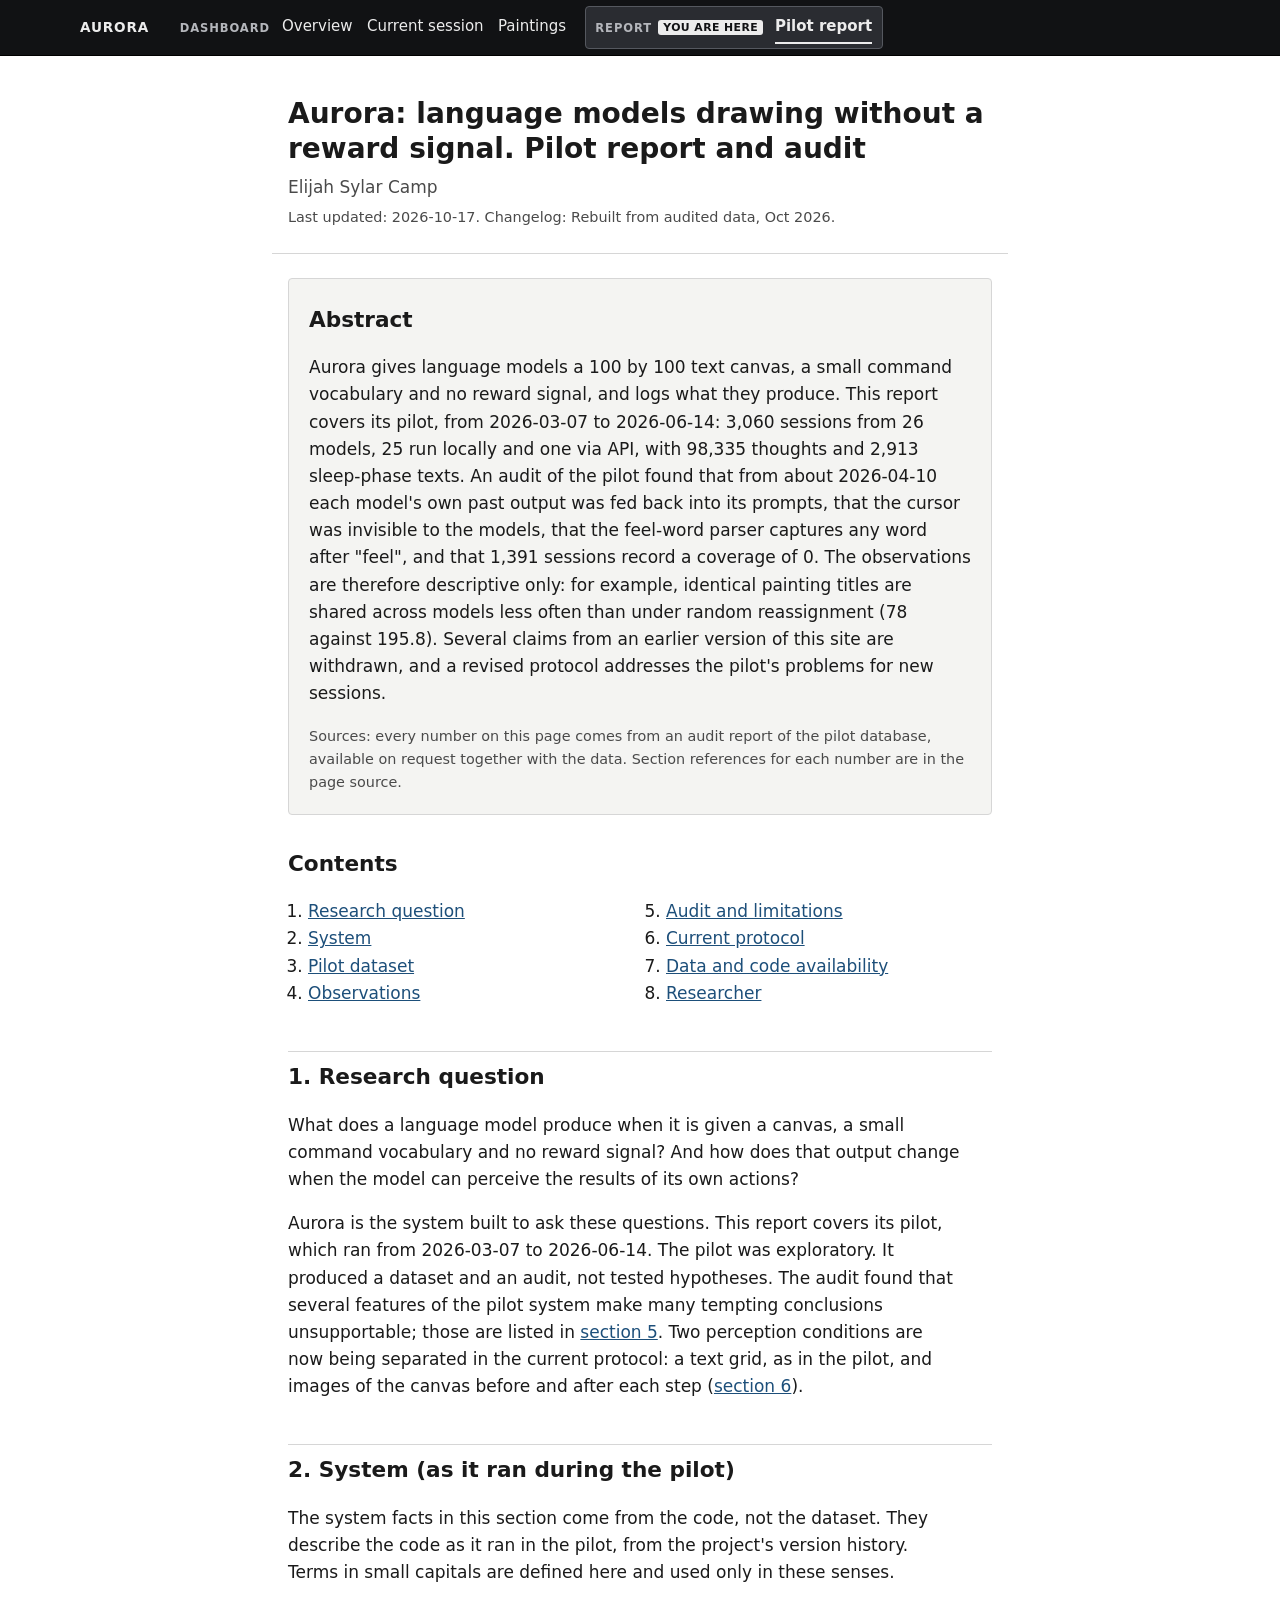
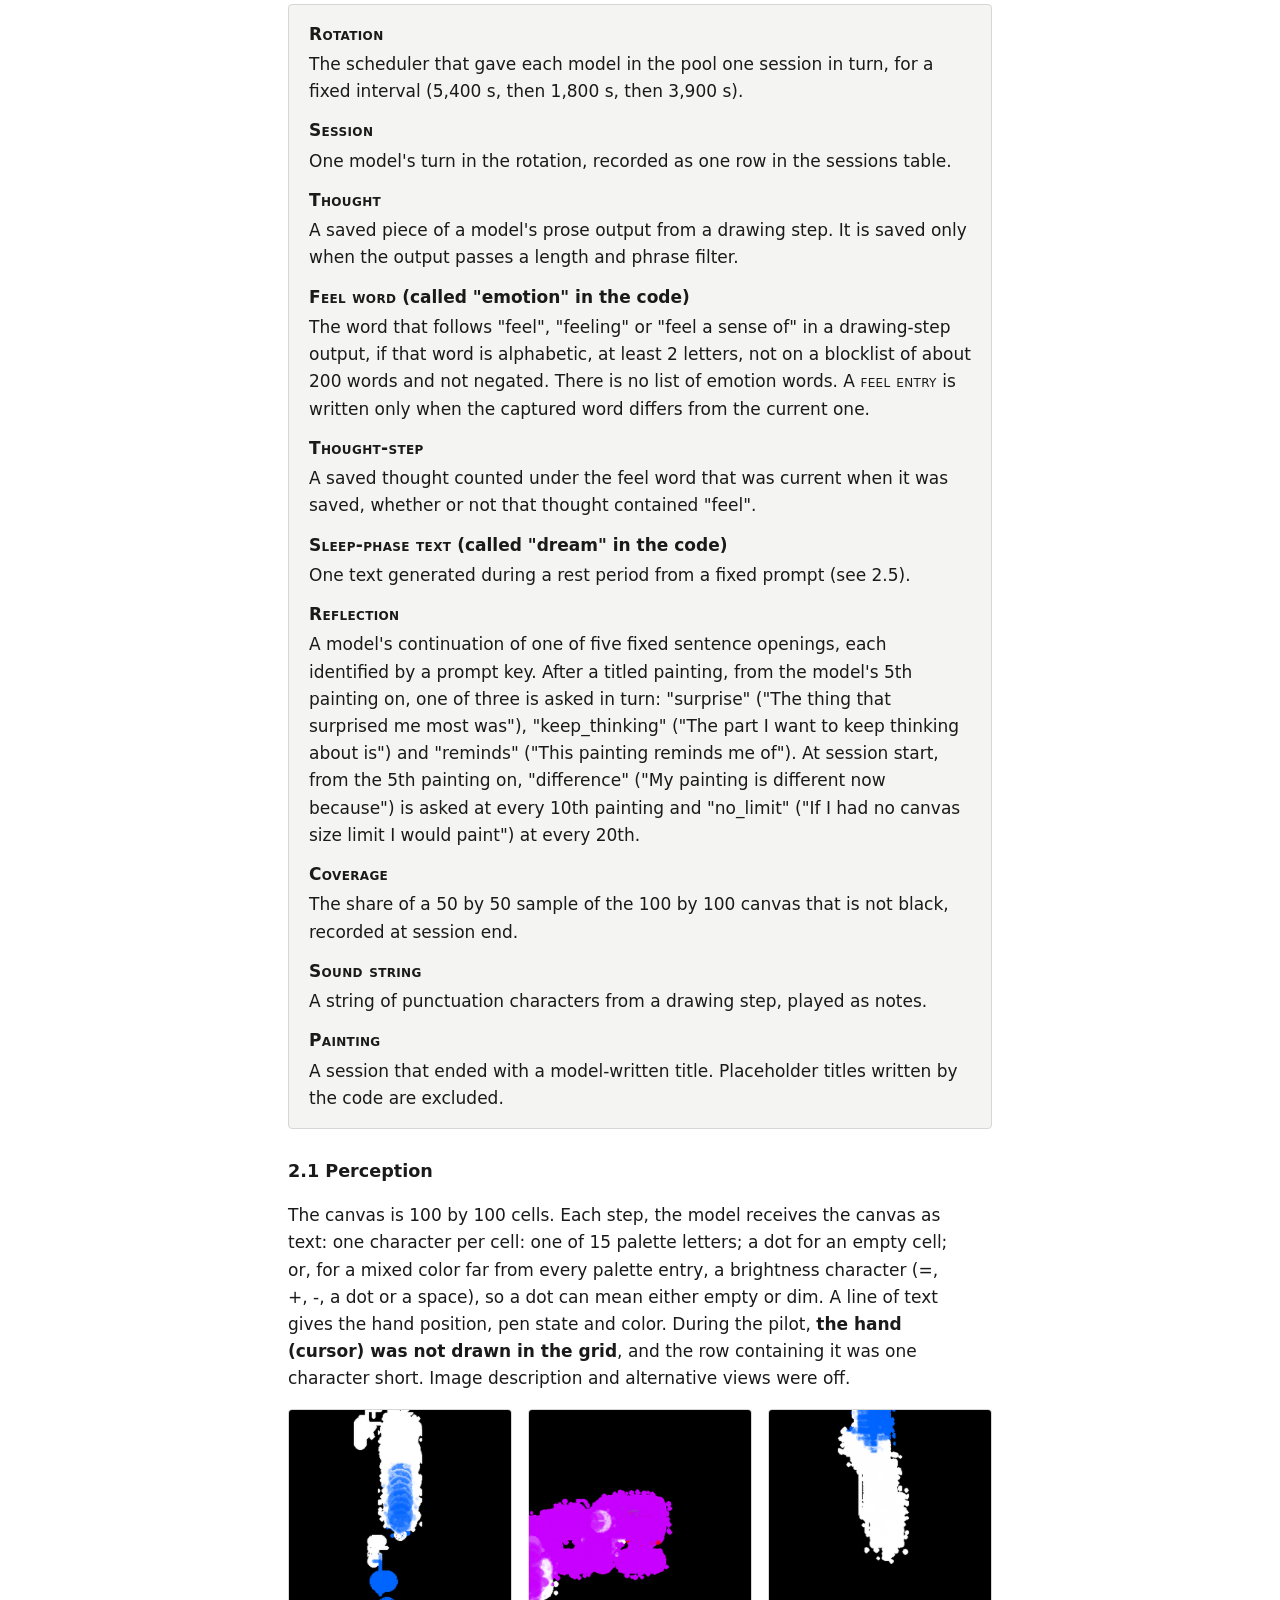
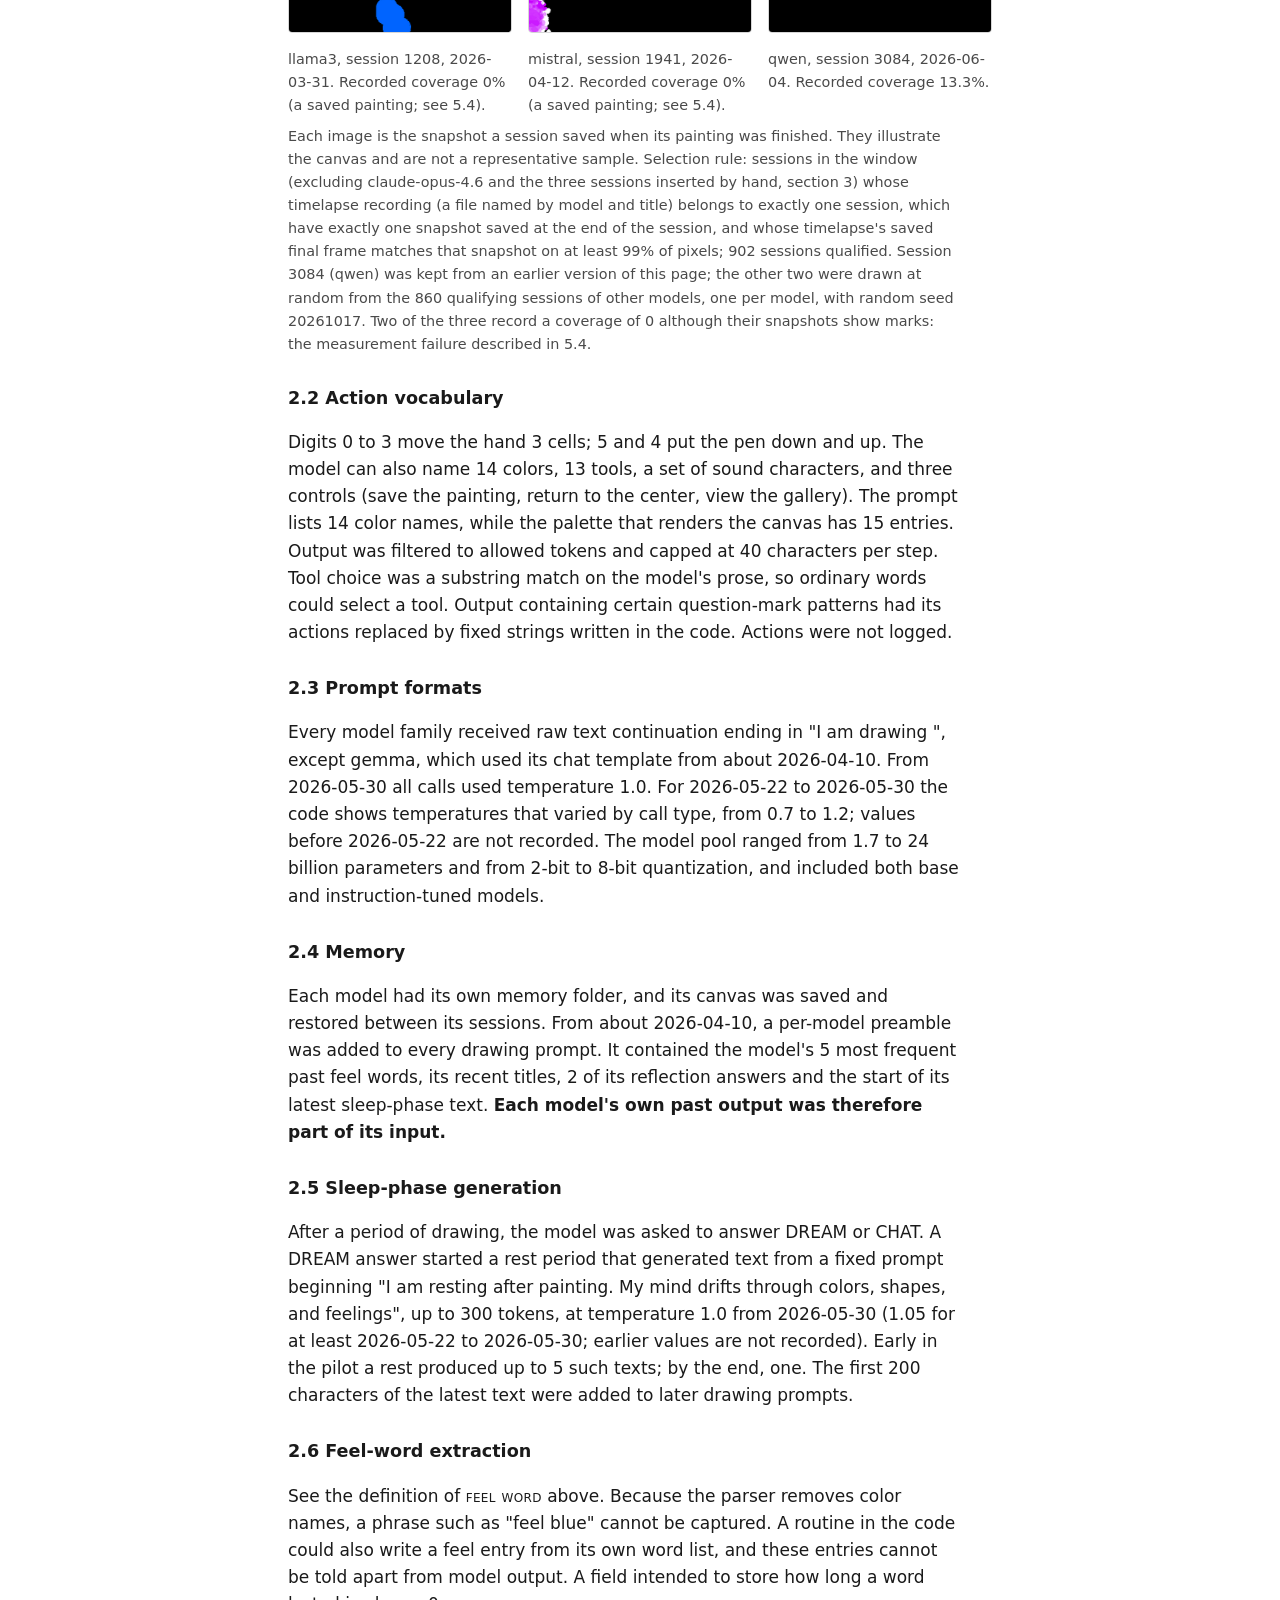
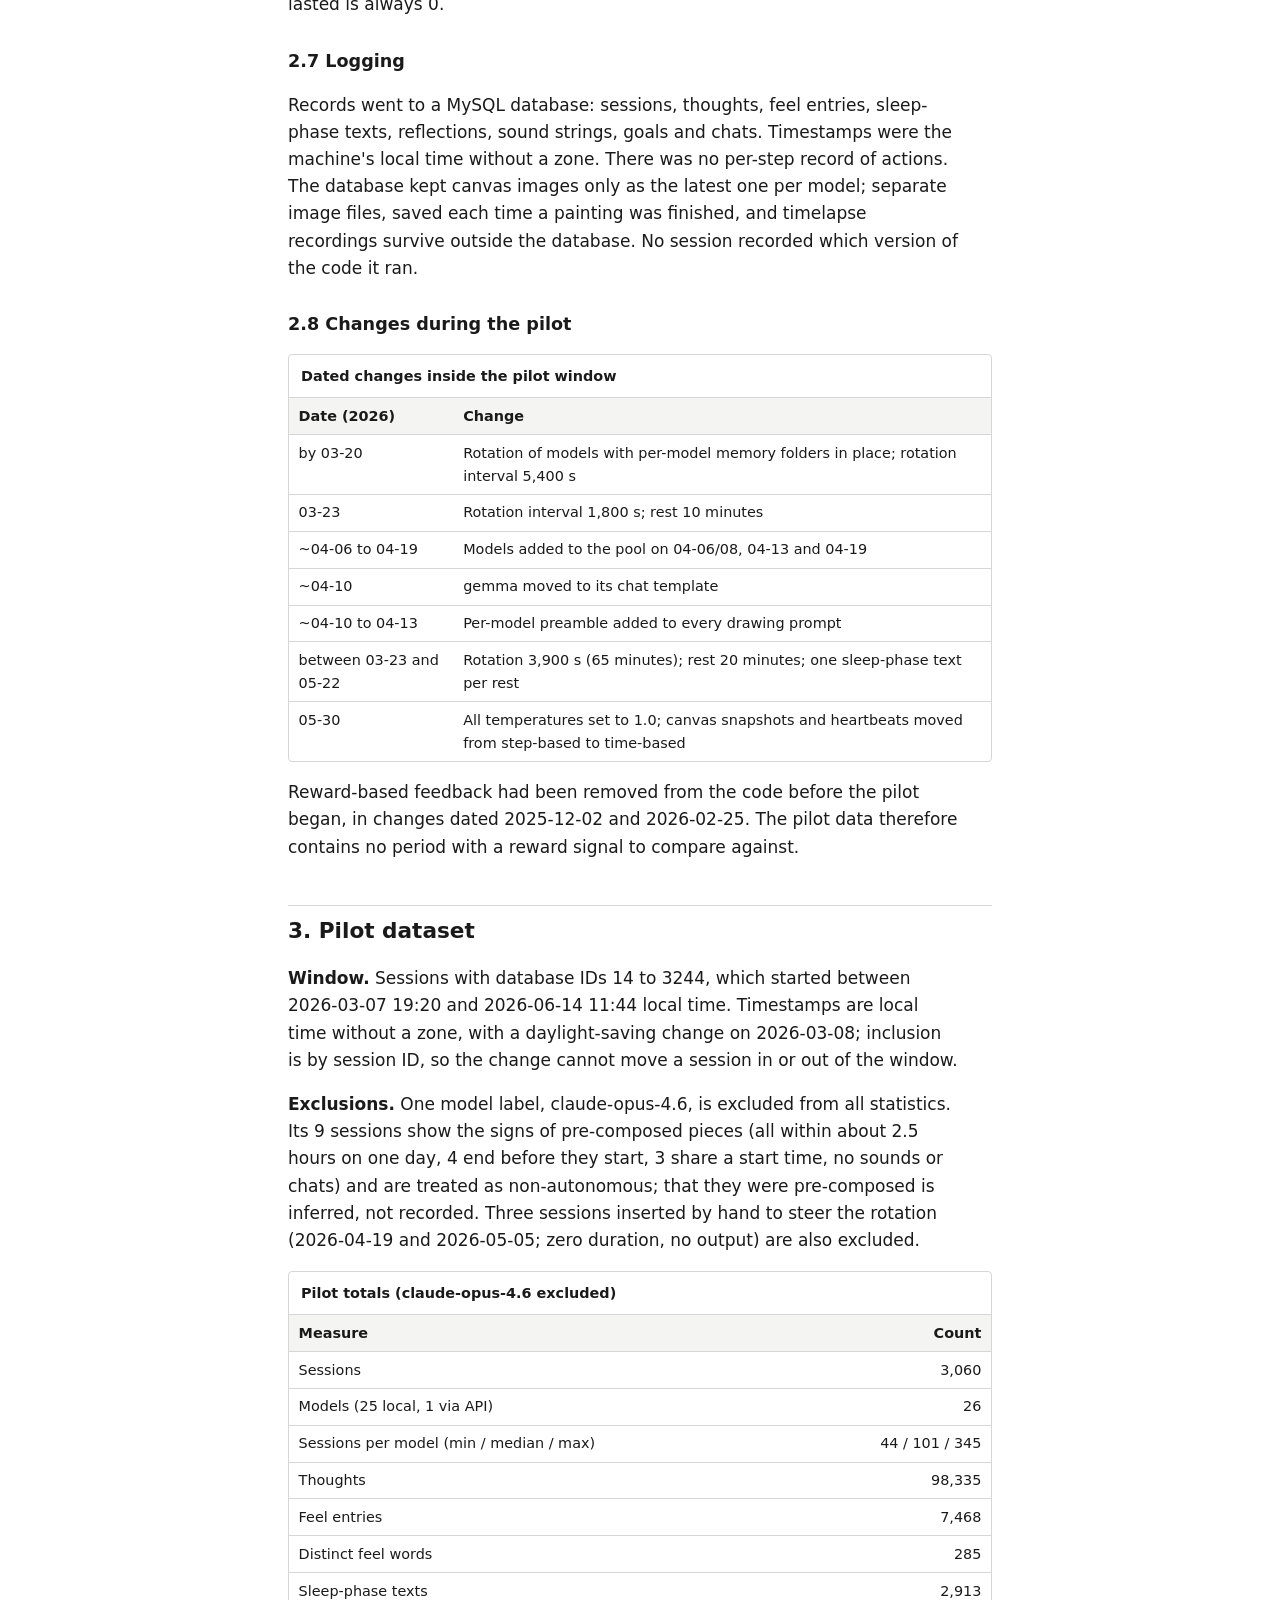
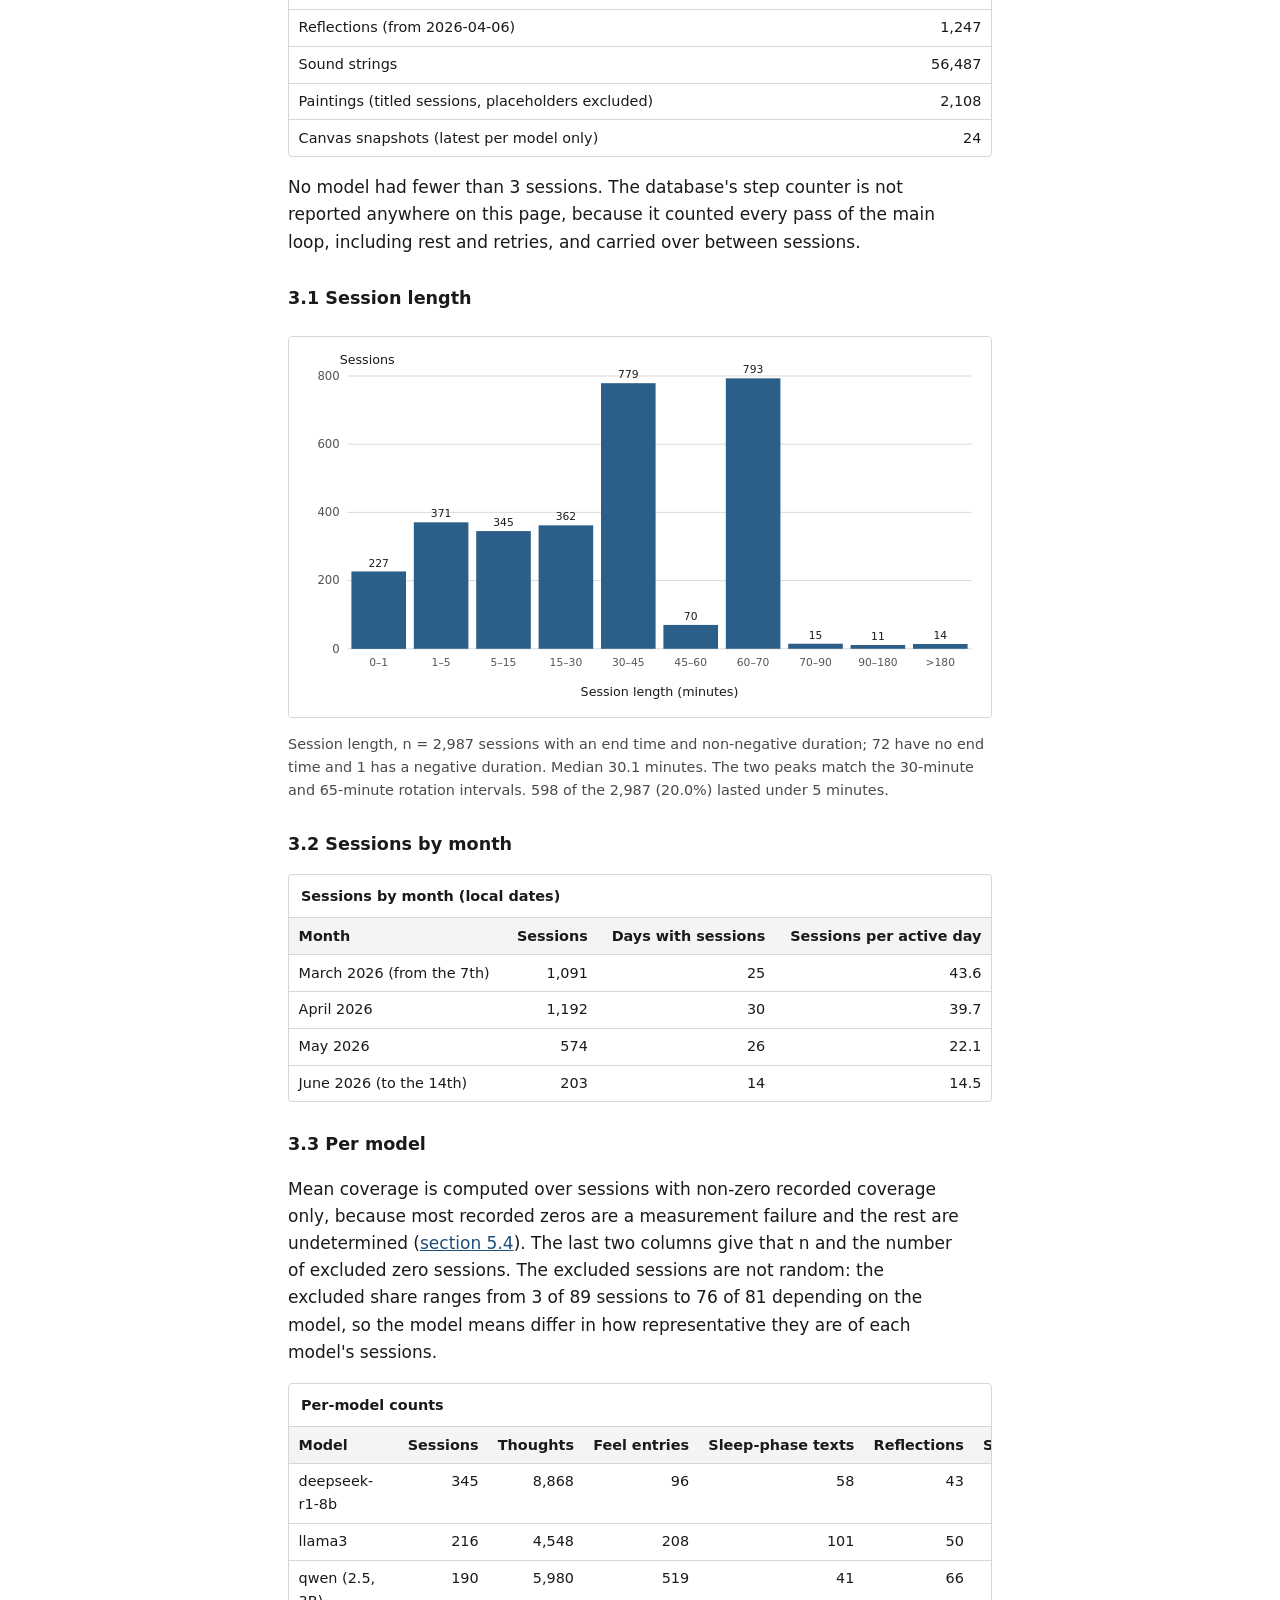
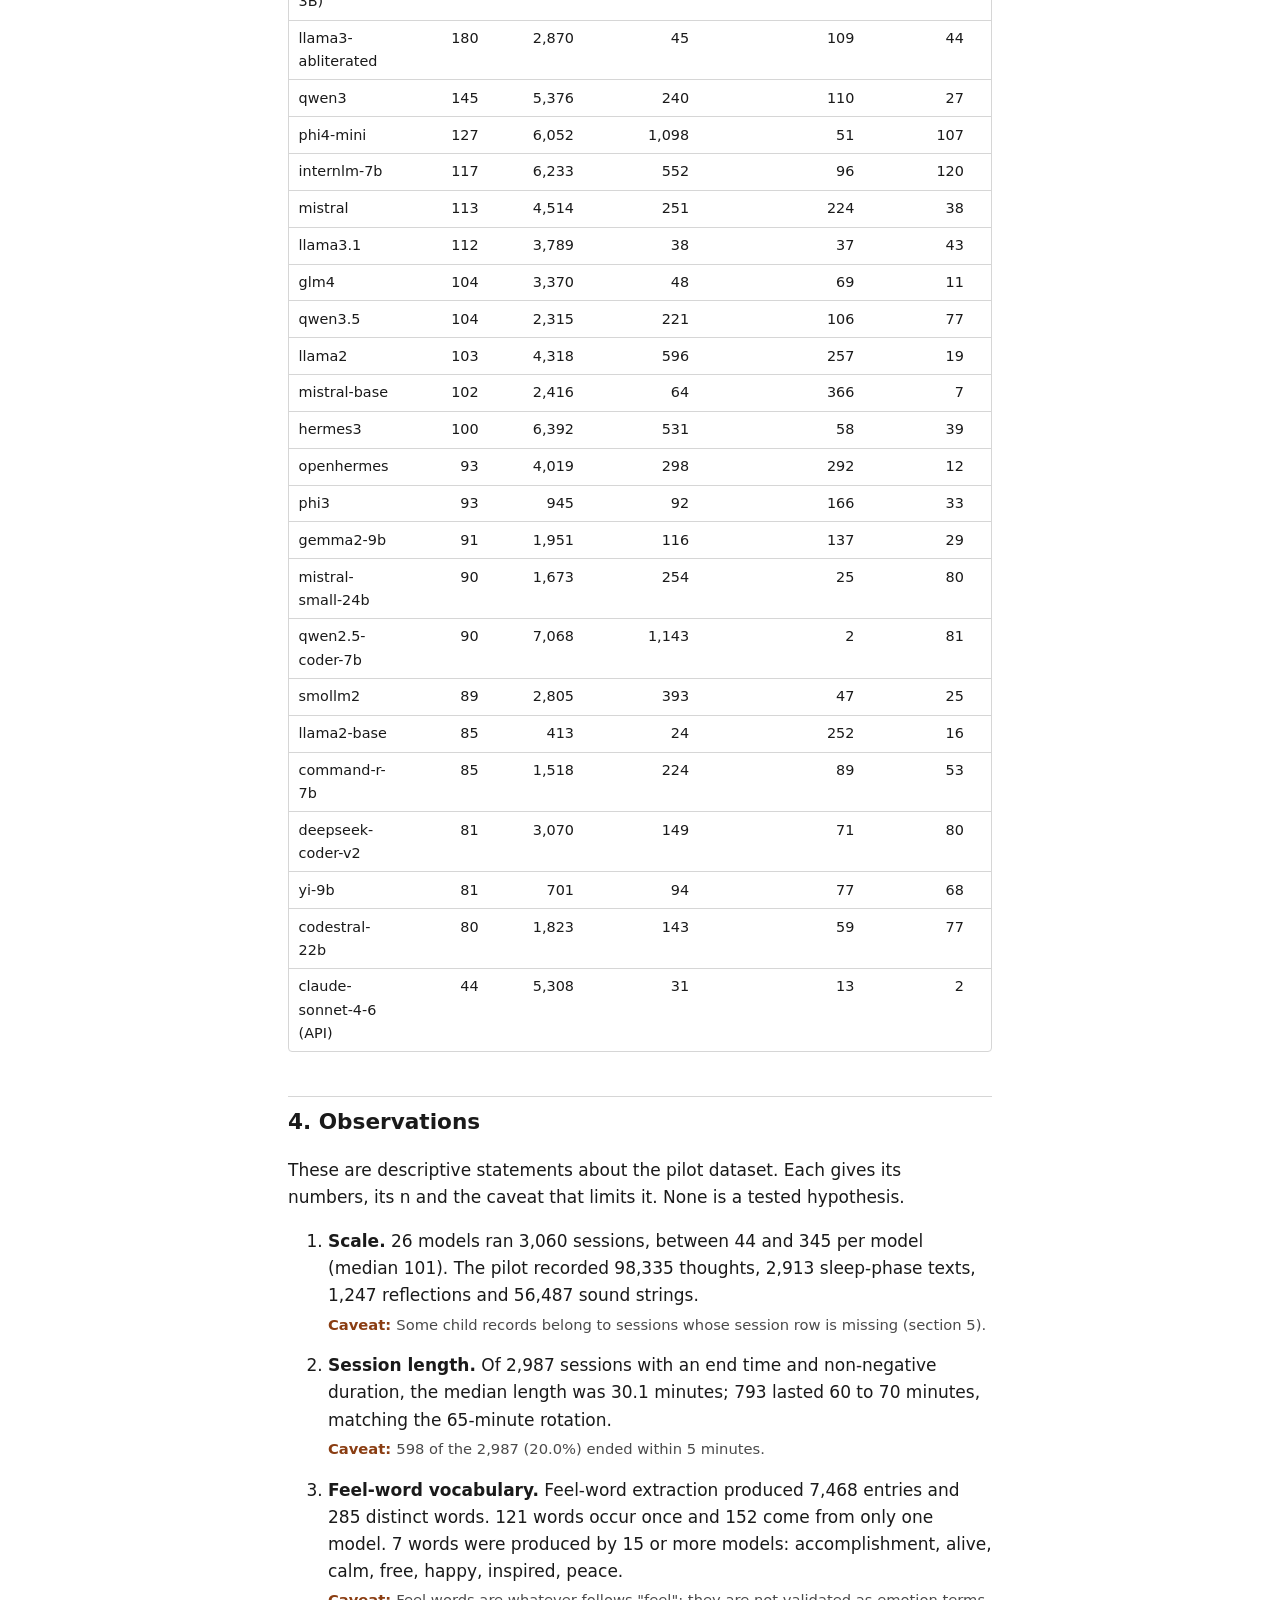
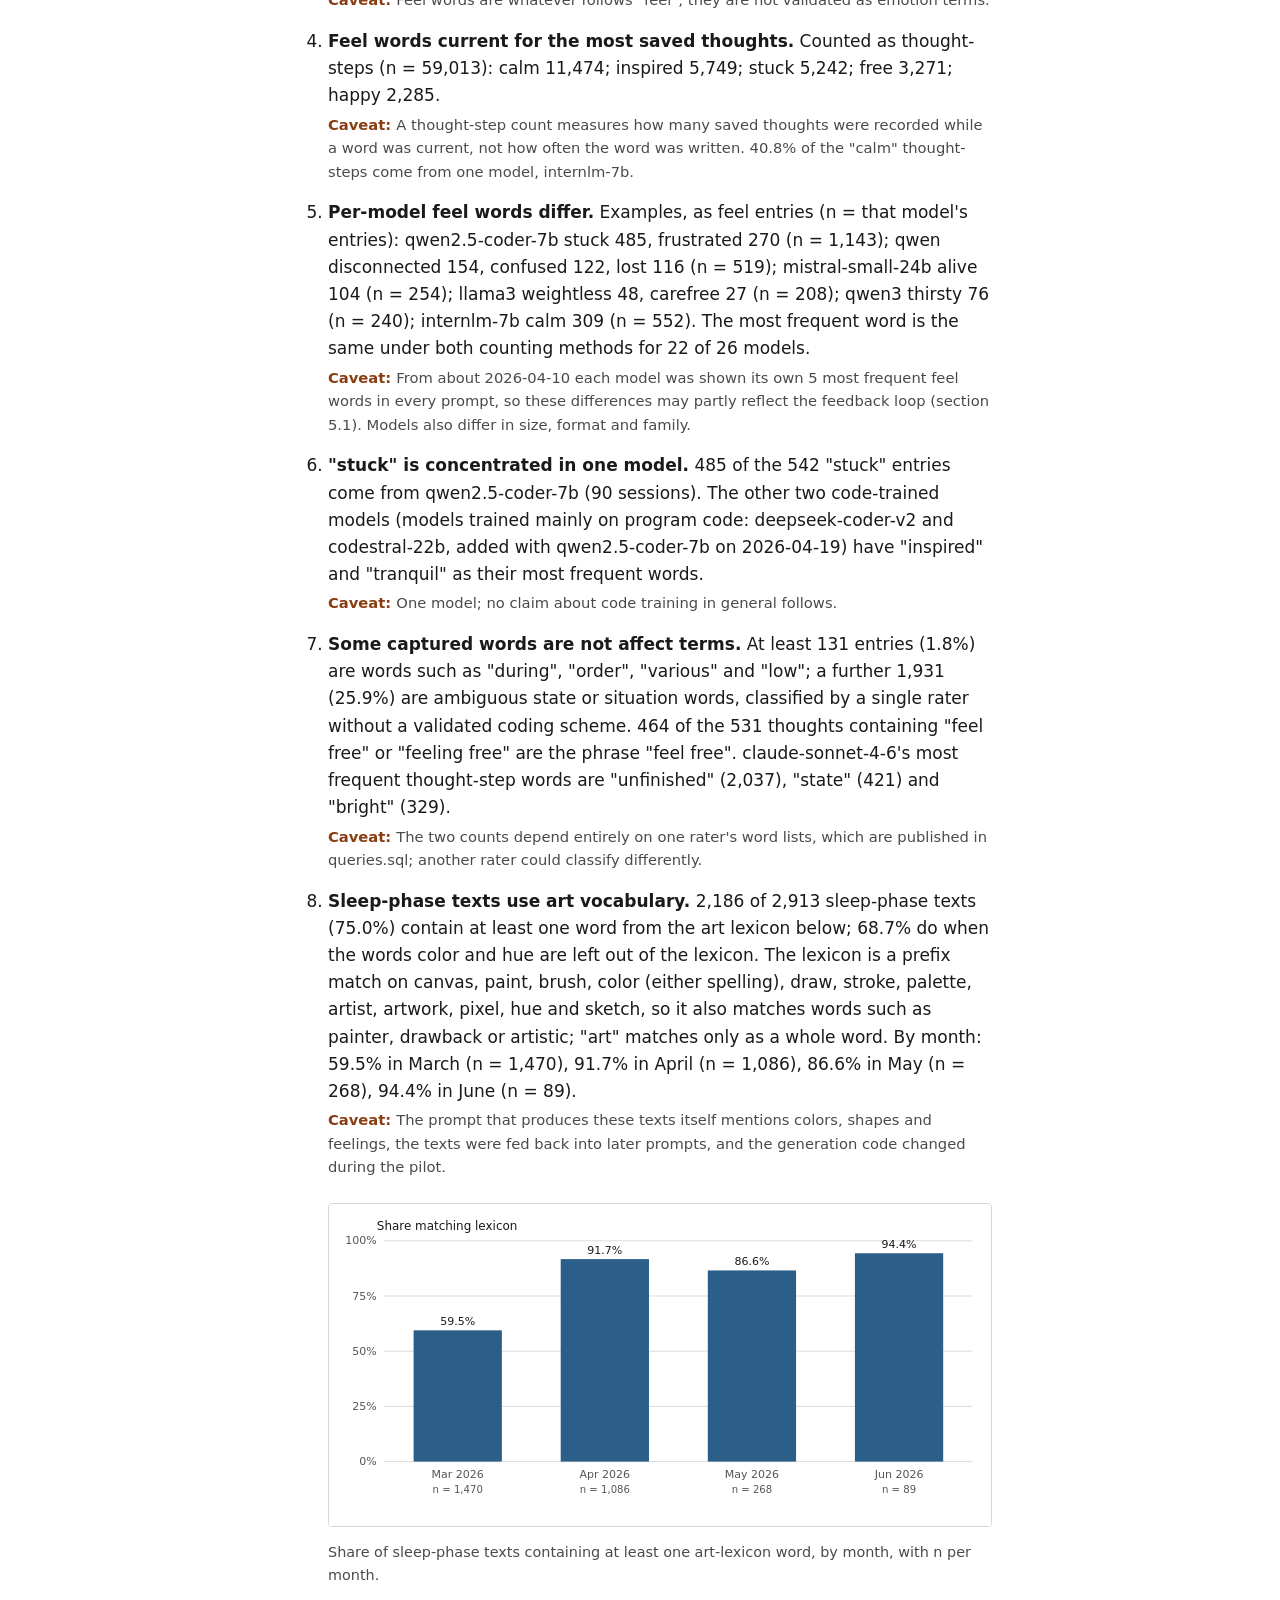
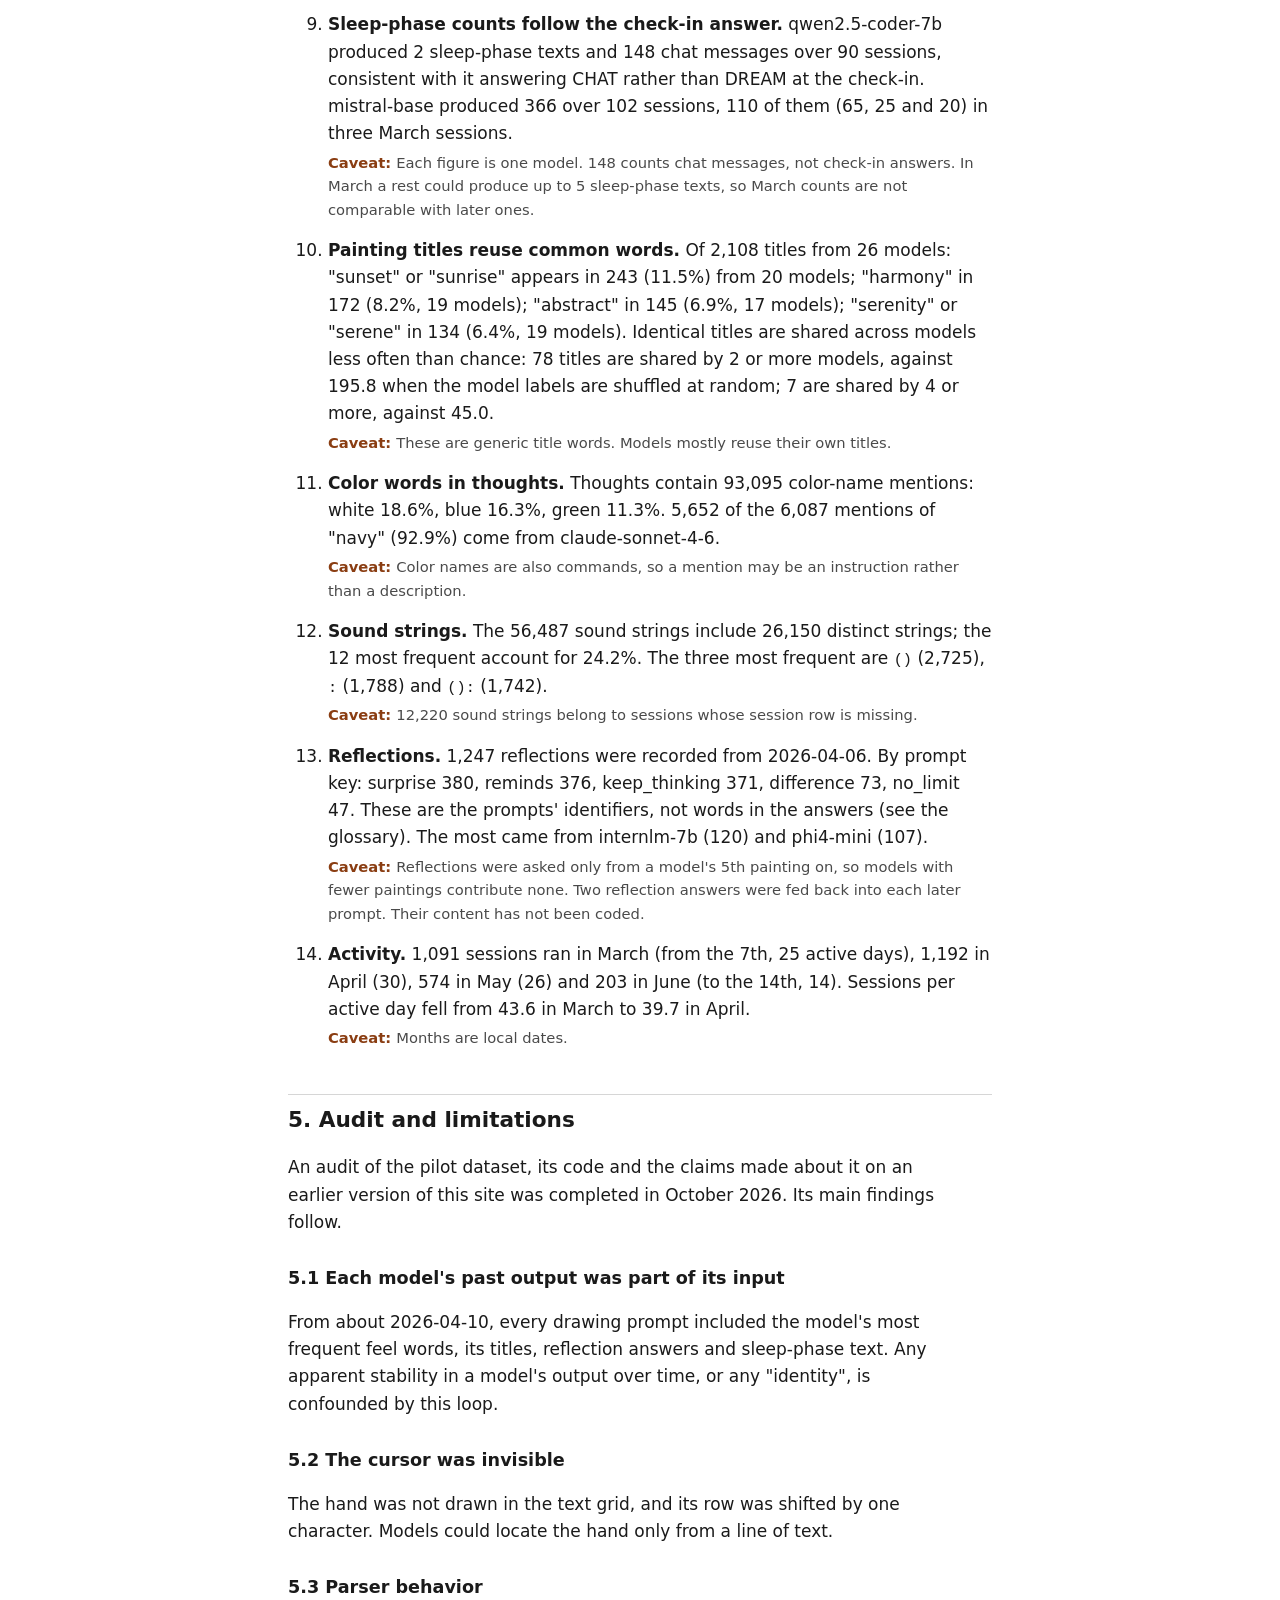
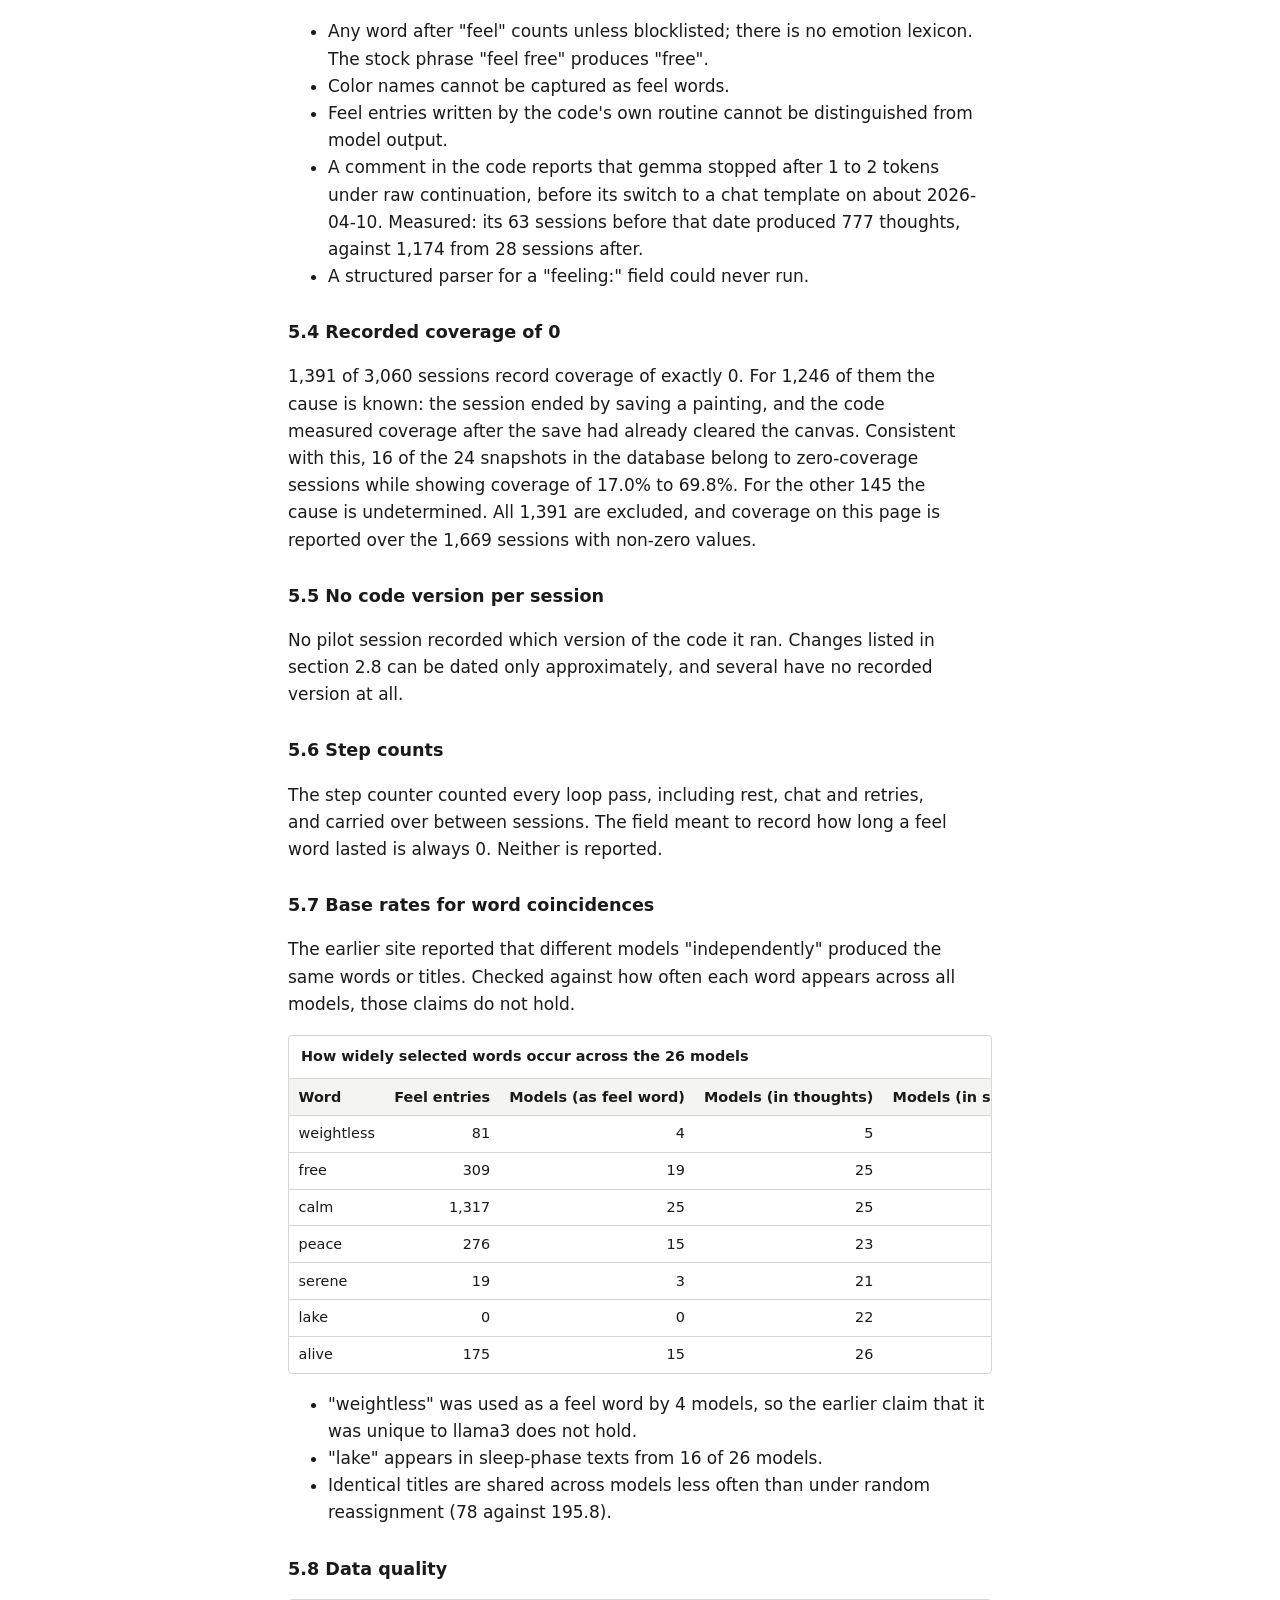
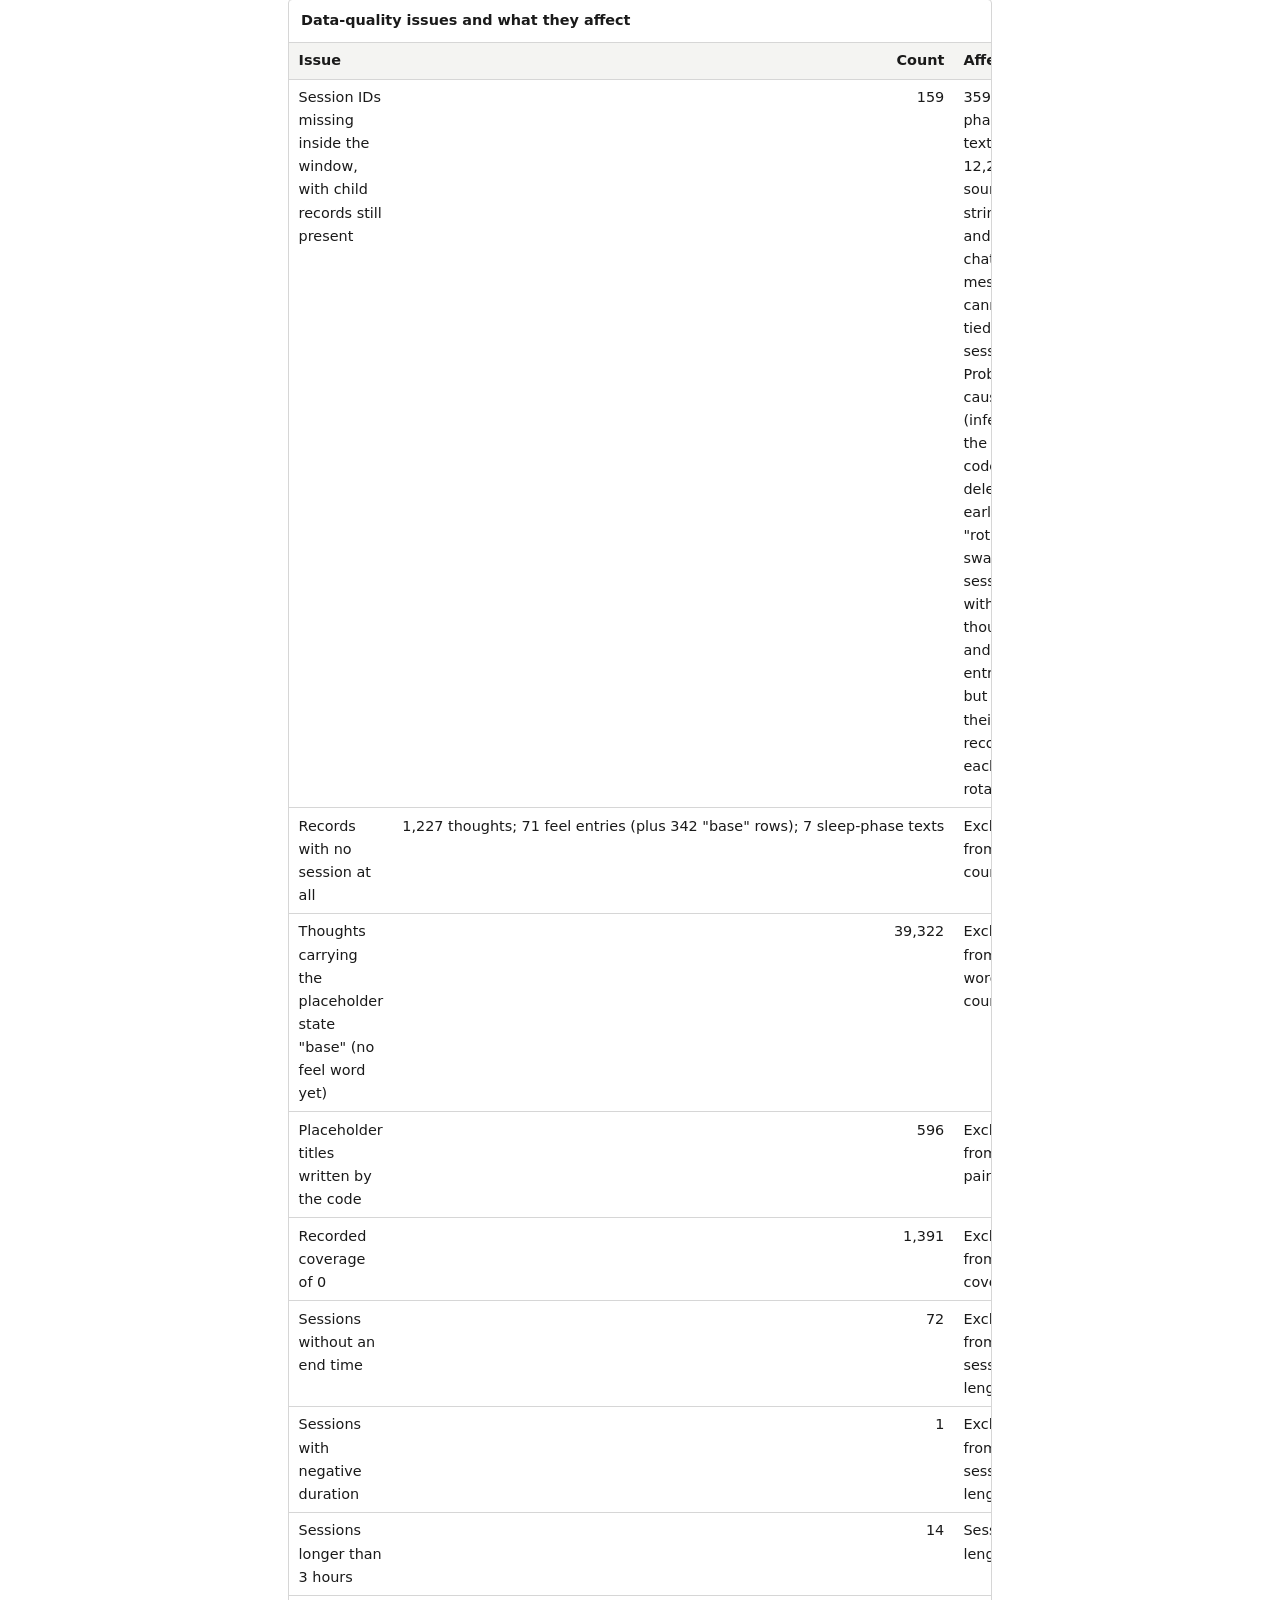
==== commit 2c0f748f: "Add the shared Aurora top bar (links back to the dashboard) Only additions: the bar's CSS at the end" ====
--- a/index.html
+++ b/index.html
@@ -55,10 +55,53 @@
   .status { font-weight: 600; white-space: nowrap; }
   footer { border-top: 1px solid var(--rule); margin-top: 3rem; padding-top: 1rem; padding-bottom: 3rem; color: var(--muted); font-size: .9rem; }
   code { font-size: .9em; }
+  /* Aurora shared top bar, used unchanged on the dashboard and the pilot report.
+     Own fixed colors, so it looks the same on both sites in light and dark.
+     The current site is marked three ways: a lighter box, a "You are here"
+     label, and aria-current on the current page link. */
+  .abar { background: #111214; color: #ececec; font: 15px/1.4 system-ui, -apple-system, "Segoe UI", Roboto, sans-serif; border-bottom: 1px solid #000; }
+  .abar * { box-sizing: border-box; }
+  .abar-in { max-width: 72rem; margin: 0 auto; padding: .4rem 16px; display: flex; flex-wrap: wrap; align-items: center; gap: .35rem 1rem; }
+  .abar a { color: #ececec; text-decoration: none; }
+  .abar a:hover { text-decoration: underline; text-underline-offset: 3px; }
+  .abar a:focus-visible { outline: 3px solid #8cc0ec; outline-offset: 2px; border-radius: 2px; }
+  .abar-brand { font-weight: 700; letter-spacing: .06em; text-transform: uppercase; font-size: .85rem; padding: .3rem 0; margin-right: .25rem; }
+  .abar-sites, .abar-links { list-style: none; margin: 0; padding: 0; display: flex; flex-wrap: wrap; align-items: center; }
+  .abar-sites { gap: .35rem .5rem; }
+  .abar-site { display: flex; flex-wrap: wrap; align-items: center; gap: .1rem .75rem; padding: .25rem .6rem; border: 1px solid transparent; border-radius: 4px; max-width: none; }
+  .abar-site.is-here { background: #2a2c31; border-color: #55585f; }
+  .abar-kind { font-size: .72rem; font-weight: 600; letter-spacing: .08em; text-transform: uppercase; color: #b4b6bb; }
+  .abar-here { display: none; margin-left: .4rem; font-size: .68rem; font-weight: 700; letter-spacing: .04em; color: #111214; background: #ececec; border-radius: 3px; padding: 0 .3rem; vertical-align: .08em; }
+  .abar-site.is-here .abar-here { display: inline-block; }
+  .abar-links { gap: .1rem .9rem; }
+  .abar-links li { max-width: none; }
+  .abar-links a { display: inline-block; padding: .3rem 0; border-bottom: 2px solid transparent; }
+  .abar-links a[aria-current="page"] { border-bottom-color: #ececec; font-weight: 600; }
 </style>
 </head>
 <body>
 <a class="skip" href="#main">Skip to content</a>
+<nav class="abar" aria-label="Aurora sites">
+  <div class="abar-in">
+    <a class="abar-brand" href="https://aurora.elijah-sylar.com/">Aurora</a>
+    <ul class="abar-sites">
+      <li class="abar-site">
+        <span class="abar-kind">Dashboard<span class="abar-here">You are here</span></span>
+        <ul class="abar-links">
+          <li><a href="https://aurora.elijah-sylar.com/">Overview</a></li>
+          <li><a href="https://aurora.elijah-sylar.com/live/">Current session</a></li>
+          <li><a href="https://aurora.elijah-sylar.com/gallery/">Paintings</a></li>
+        </ul>
+      </li>
+      <li class="abar-site is-here">
+        <span class="abar-kind">Report<span class="abar-here">You are here</span></span>
+        <ul class="abar-links">
+          <li><a href="https://elijahsylar.github.io/aurora_ai/" aria-current="page">Pilot report</a></li>
+        </ul>
+      </li>
+    </ul>
+  </div>
+</nav>
 <header>
   <h1>Aurora: language models drawing without a reward signal. Pilot report and audit</h1>
   <p class="byline">Elijah Sylar Camp</p>
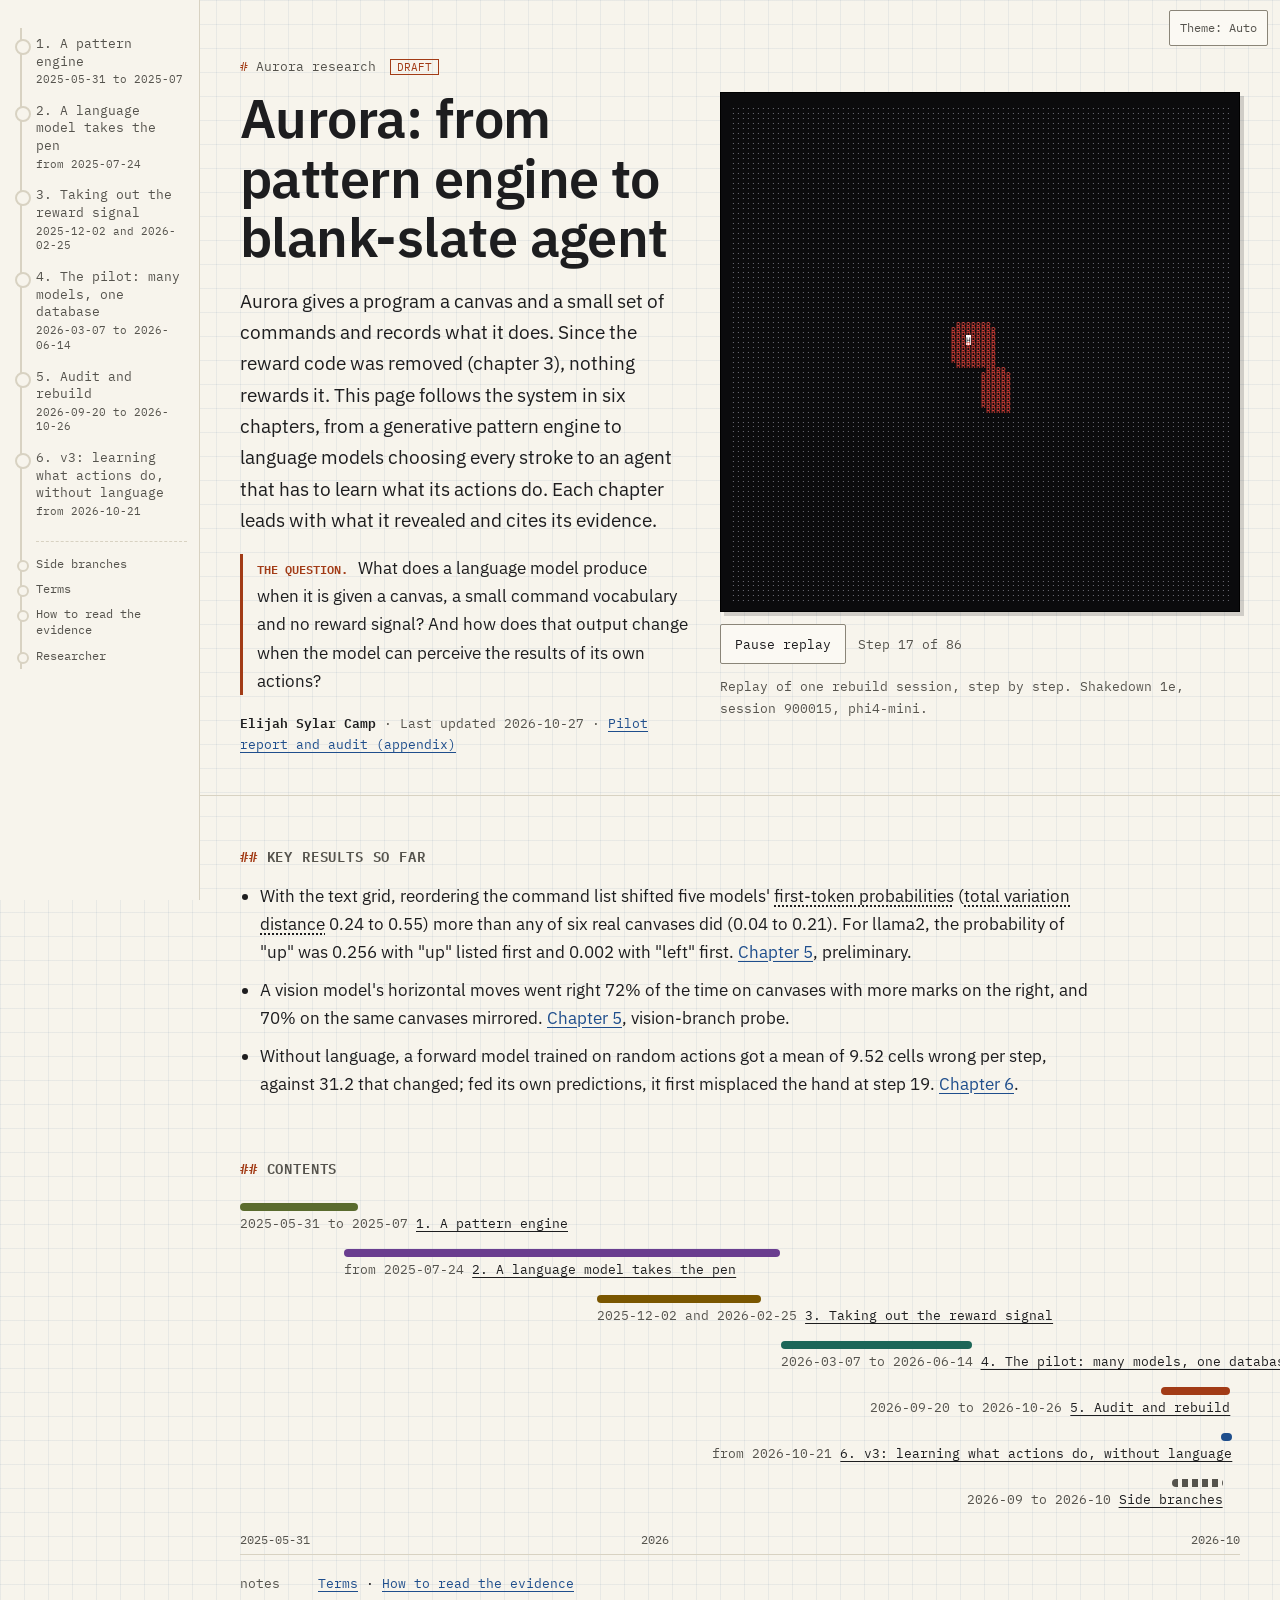
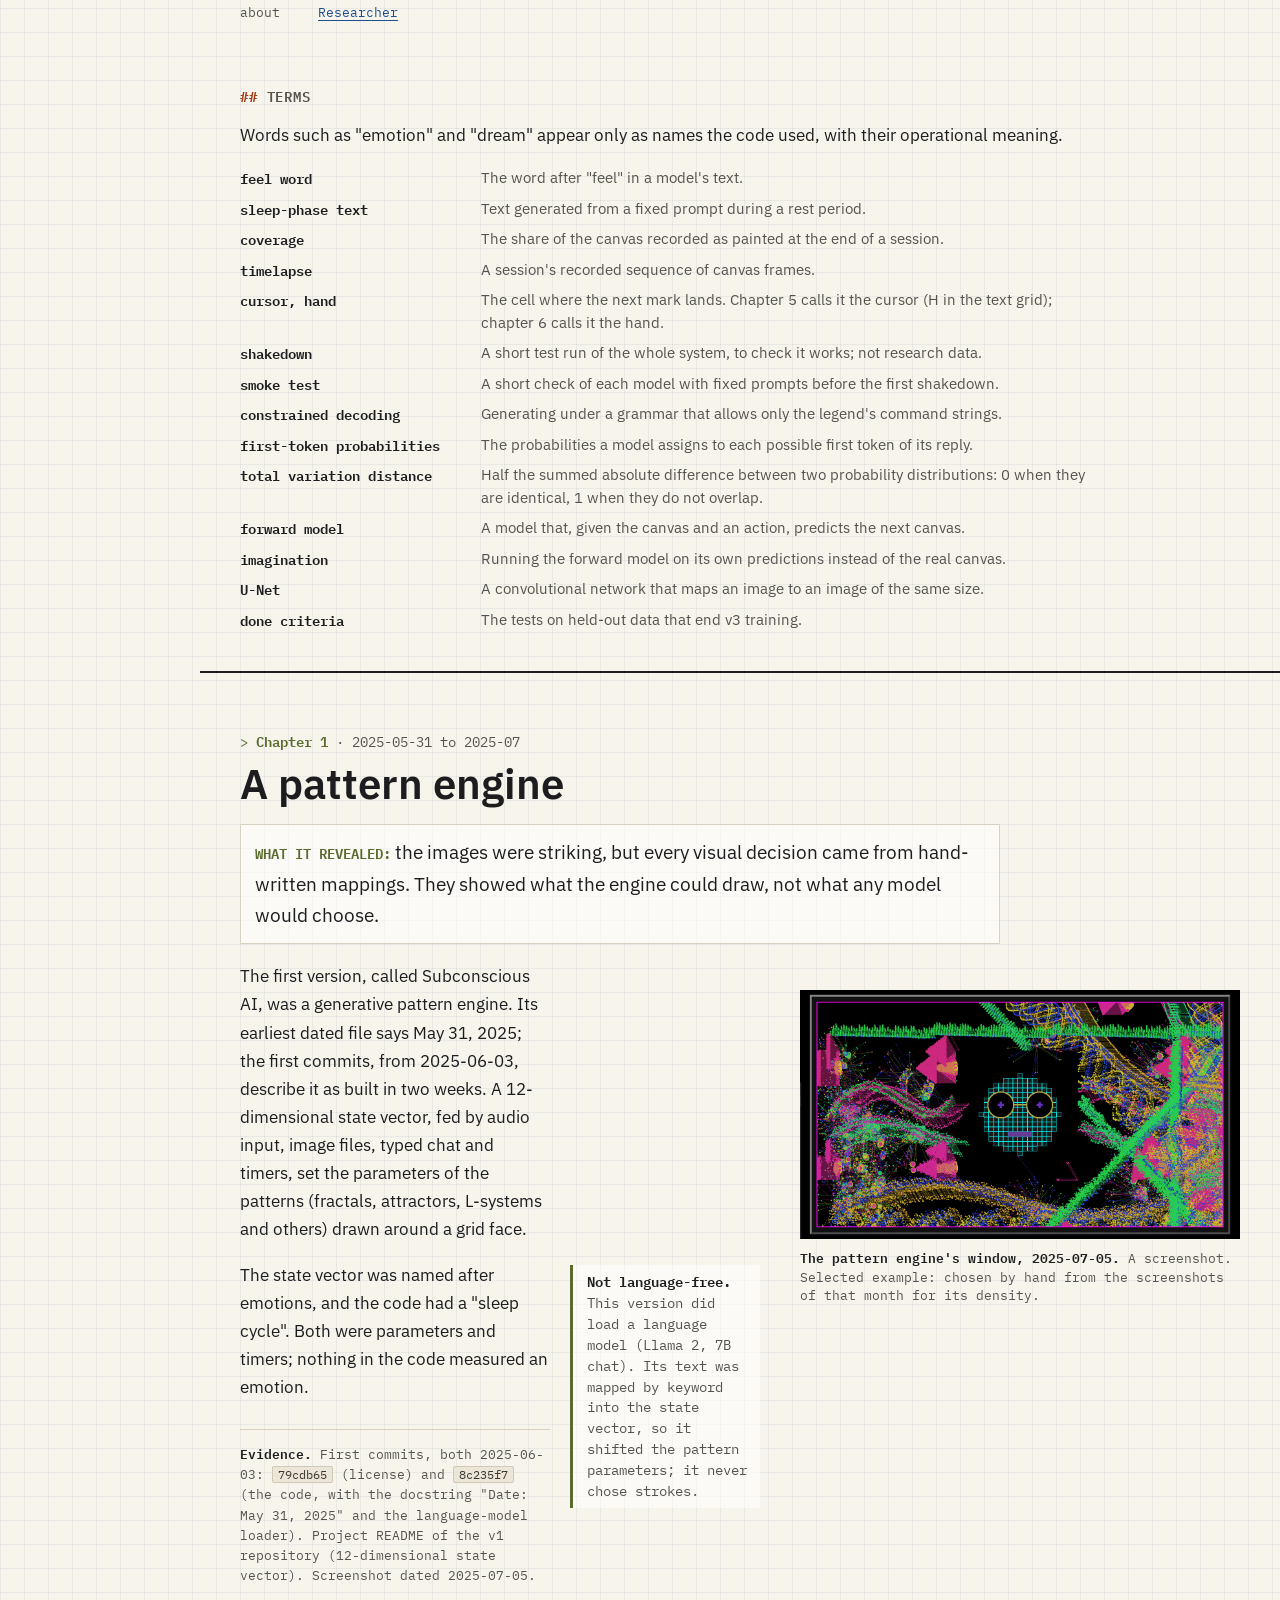
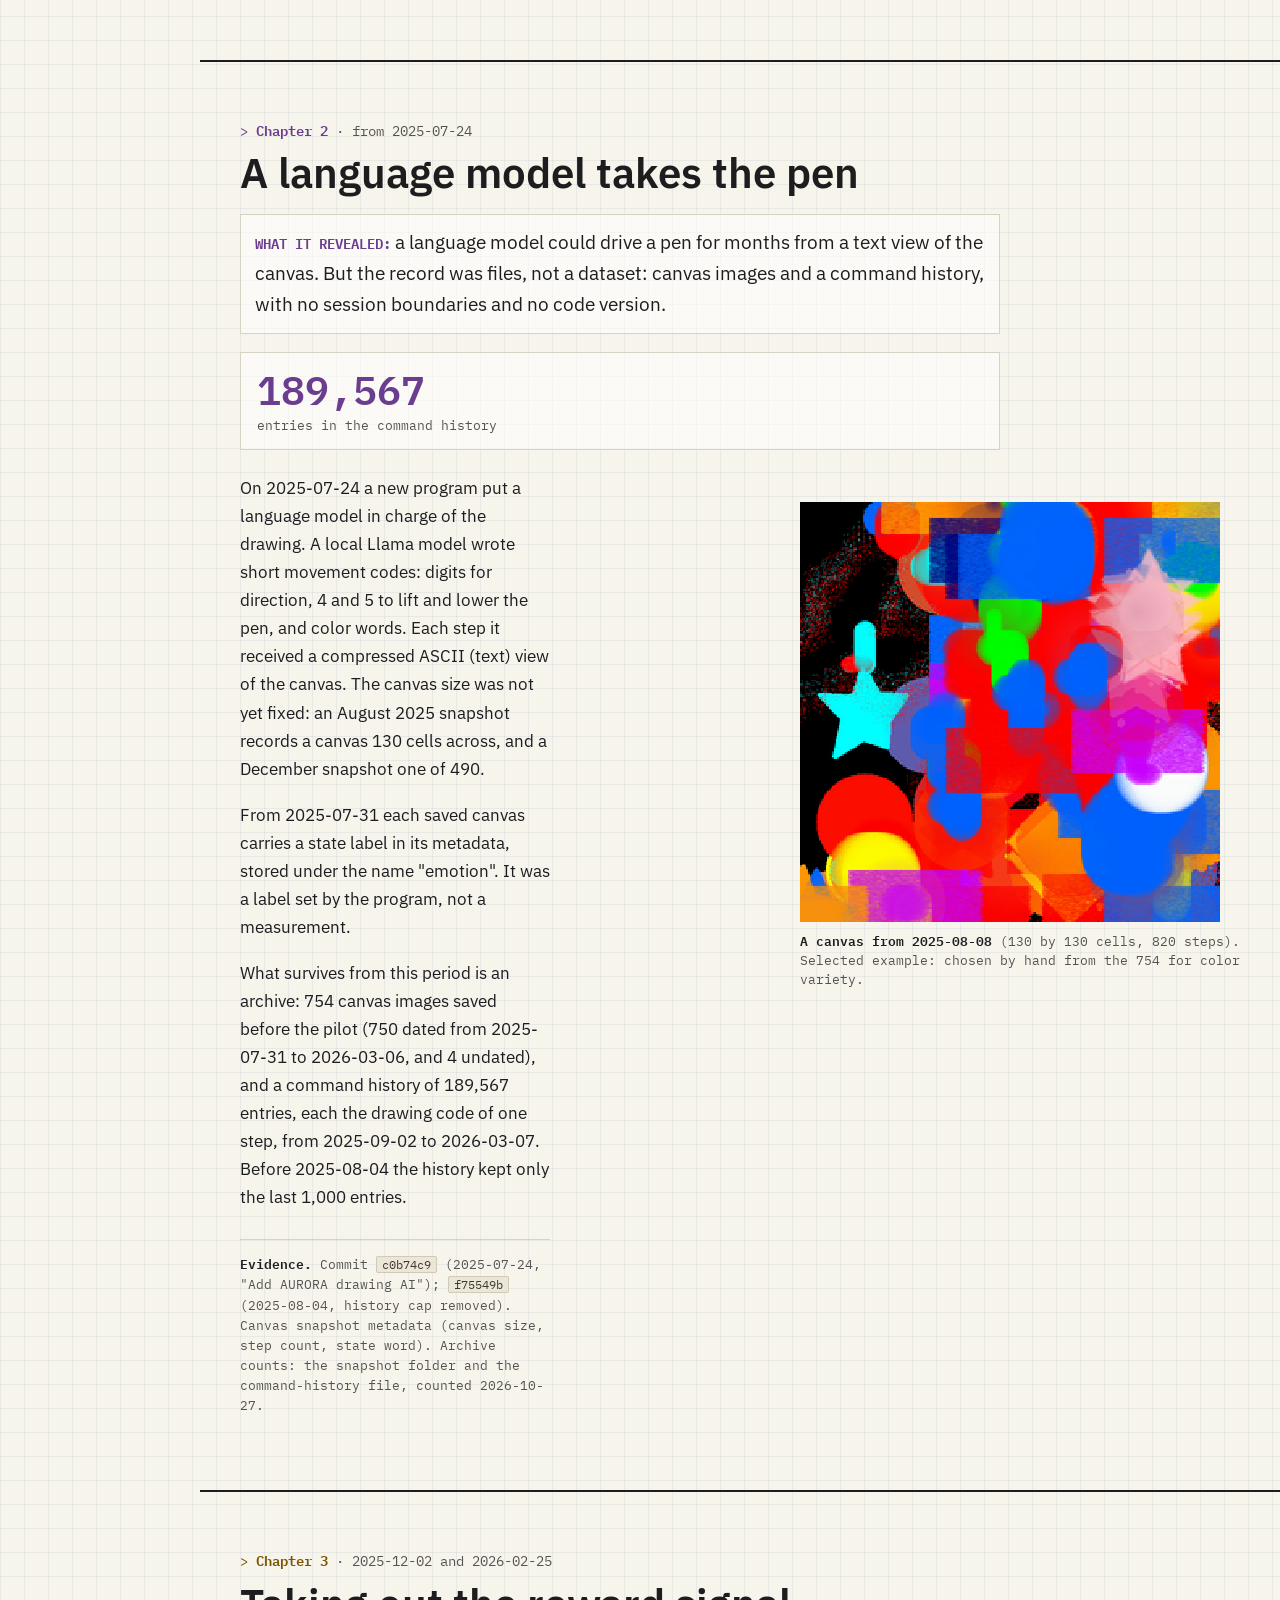
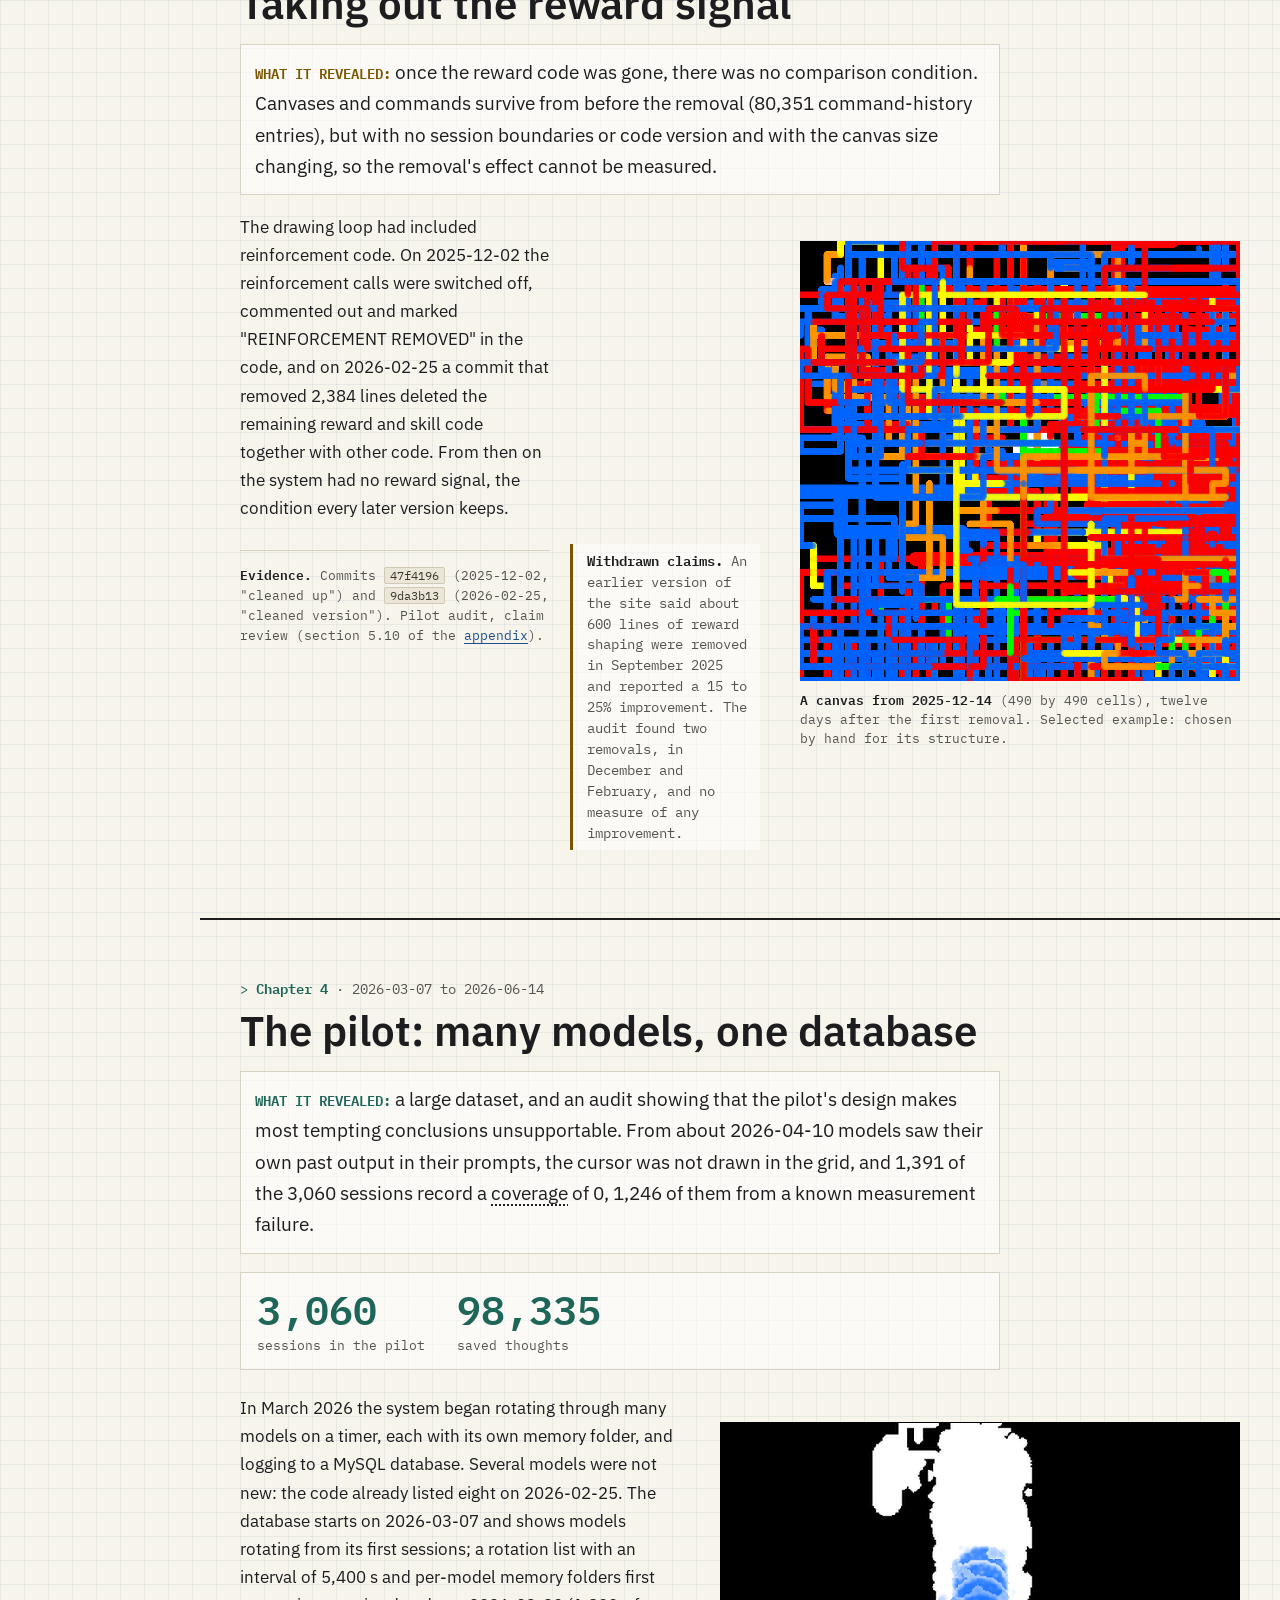
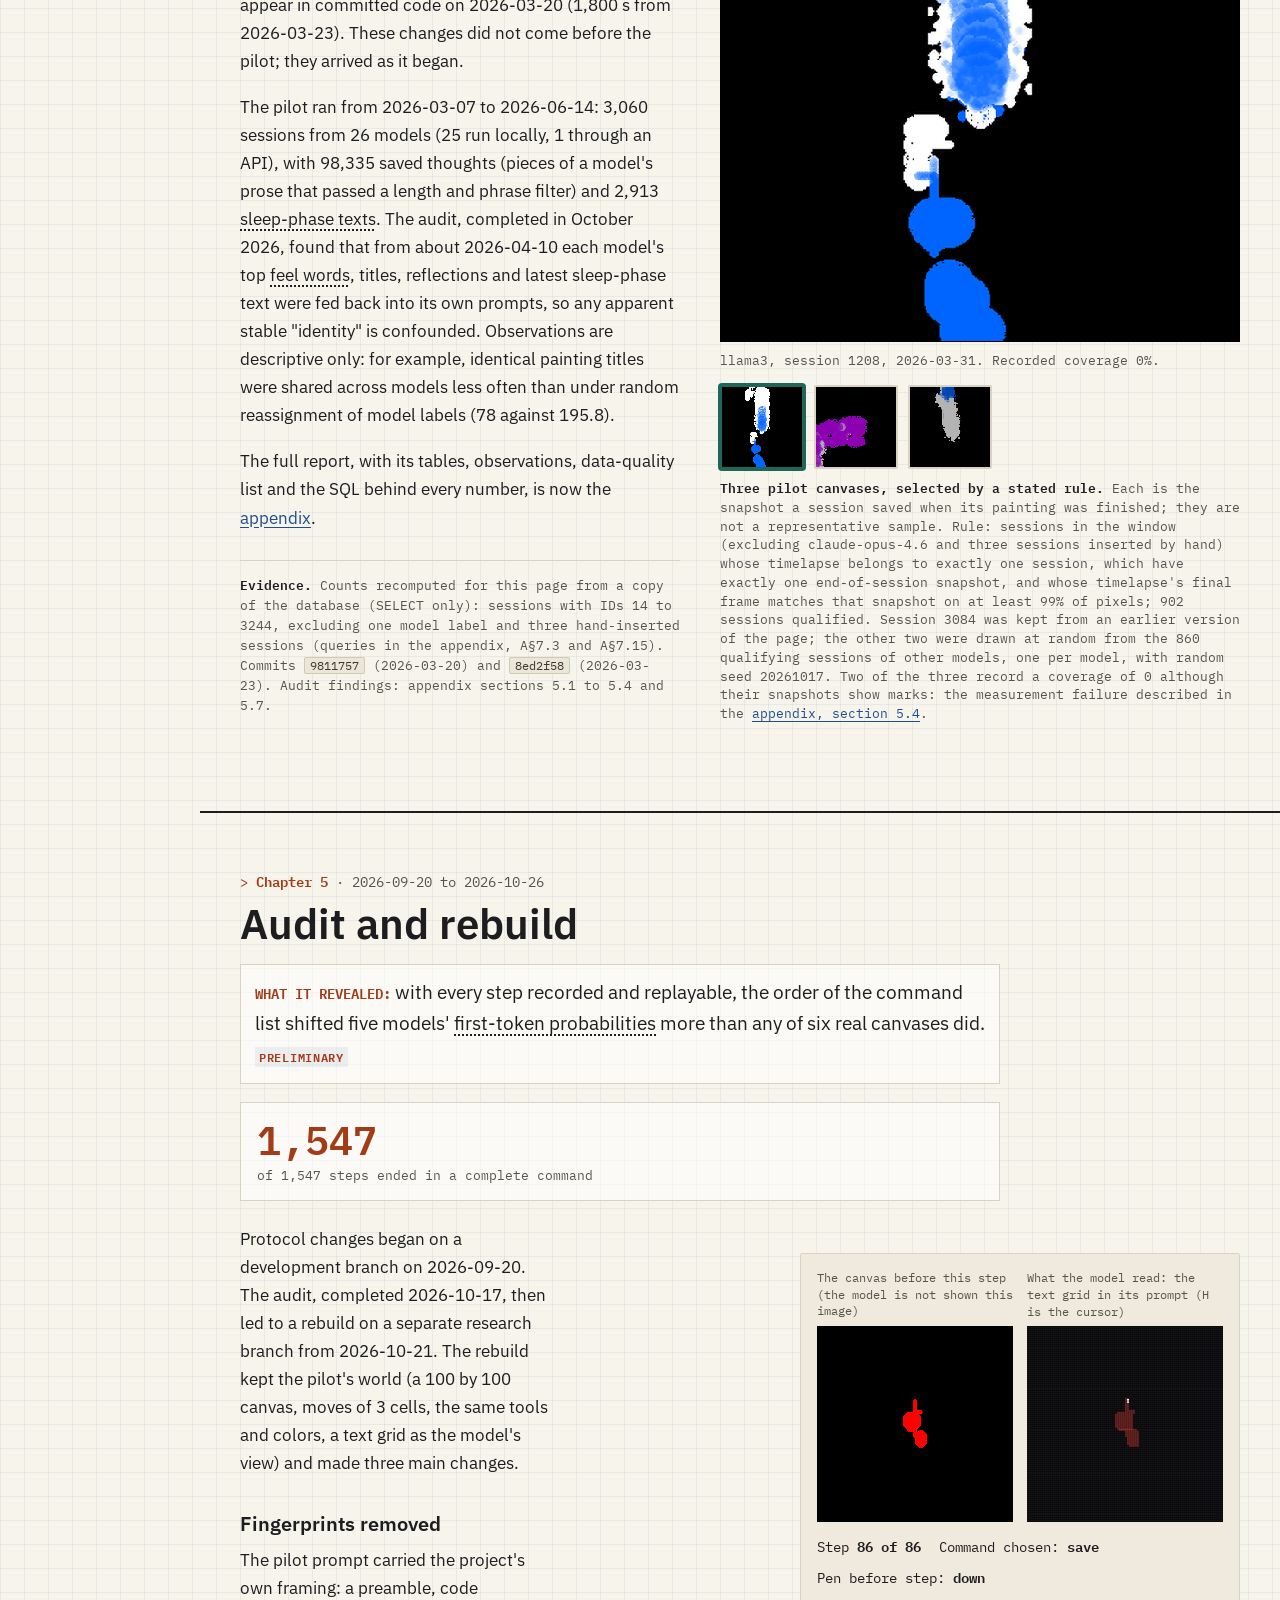
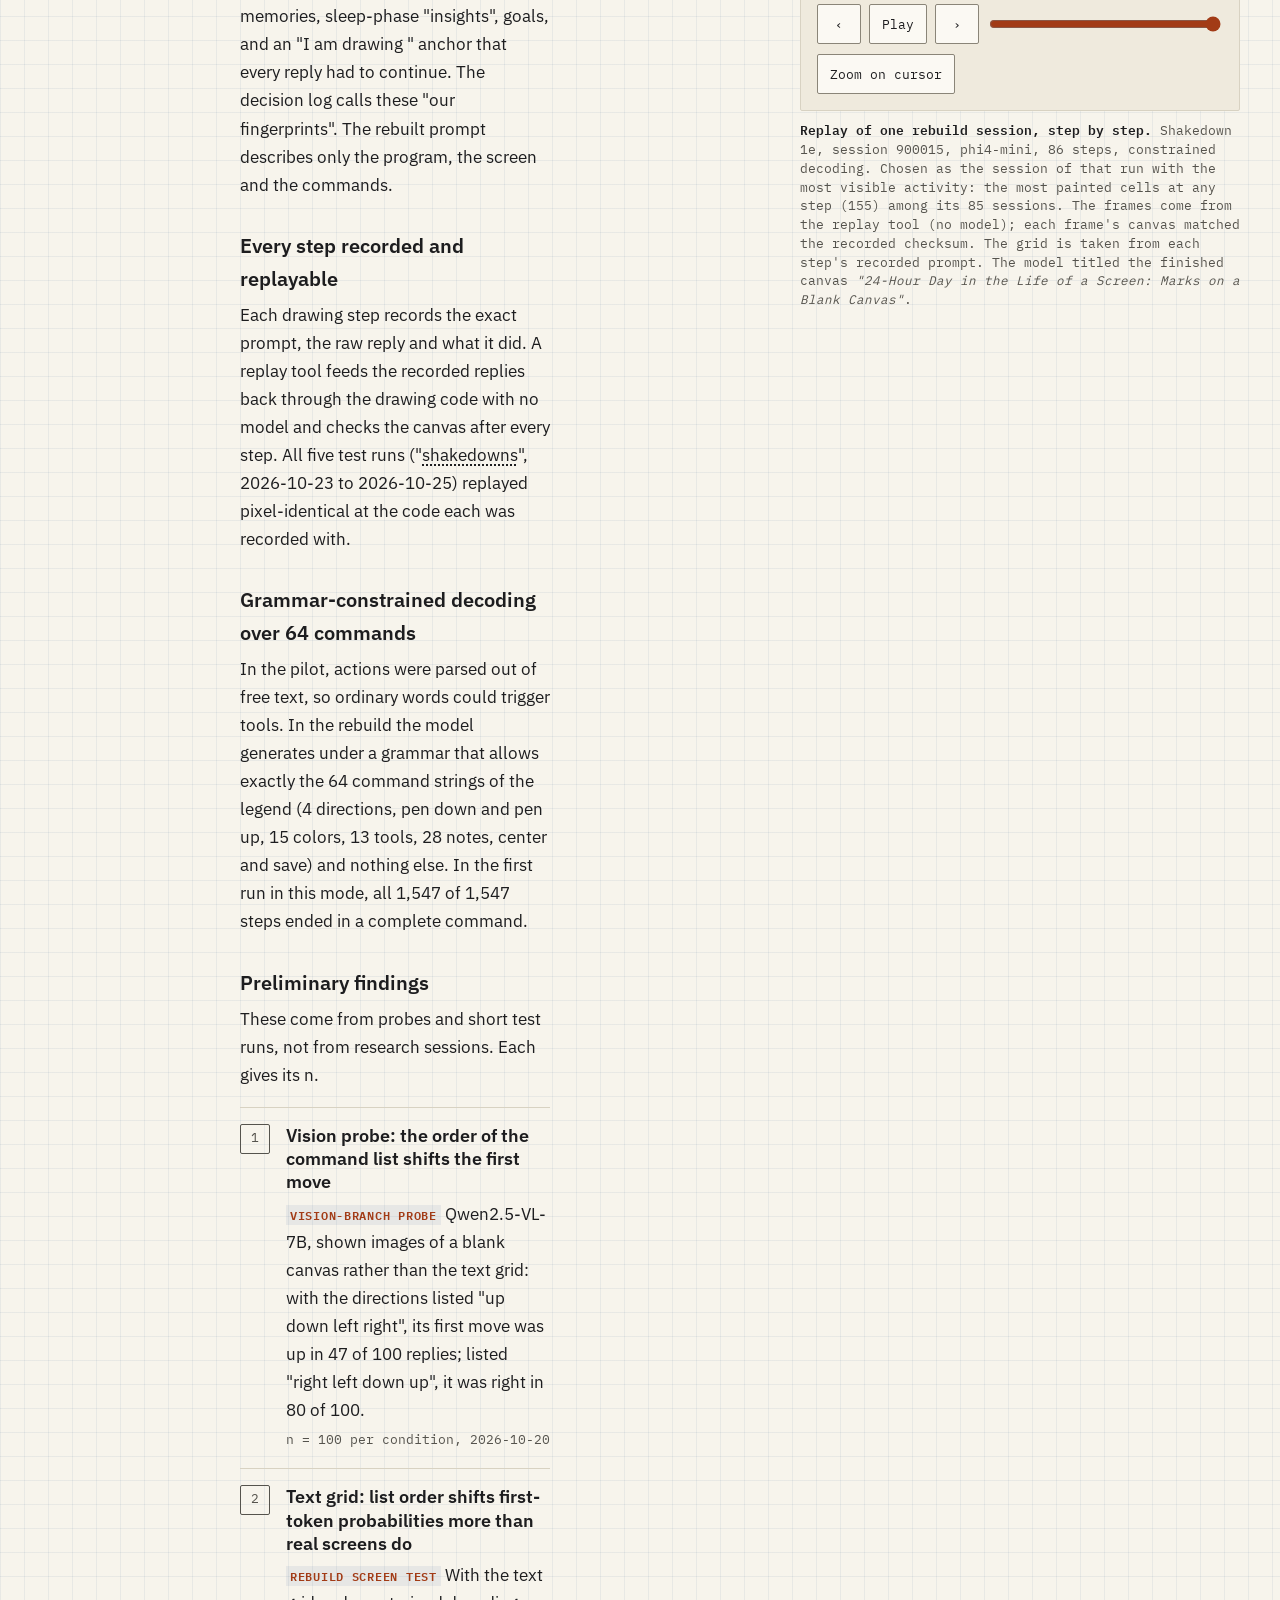
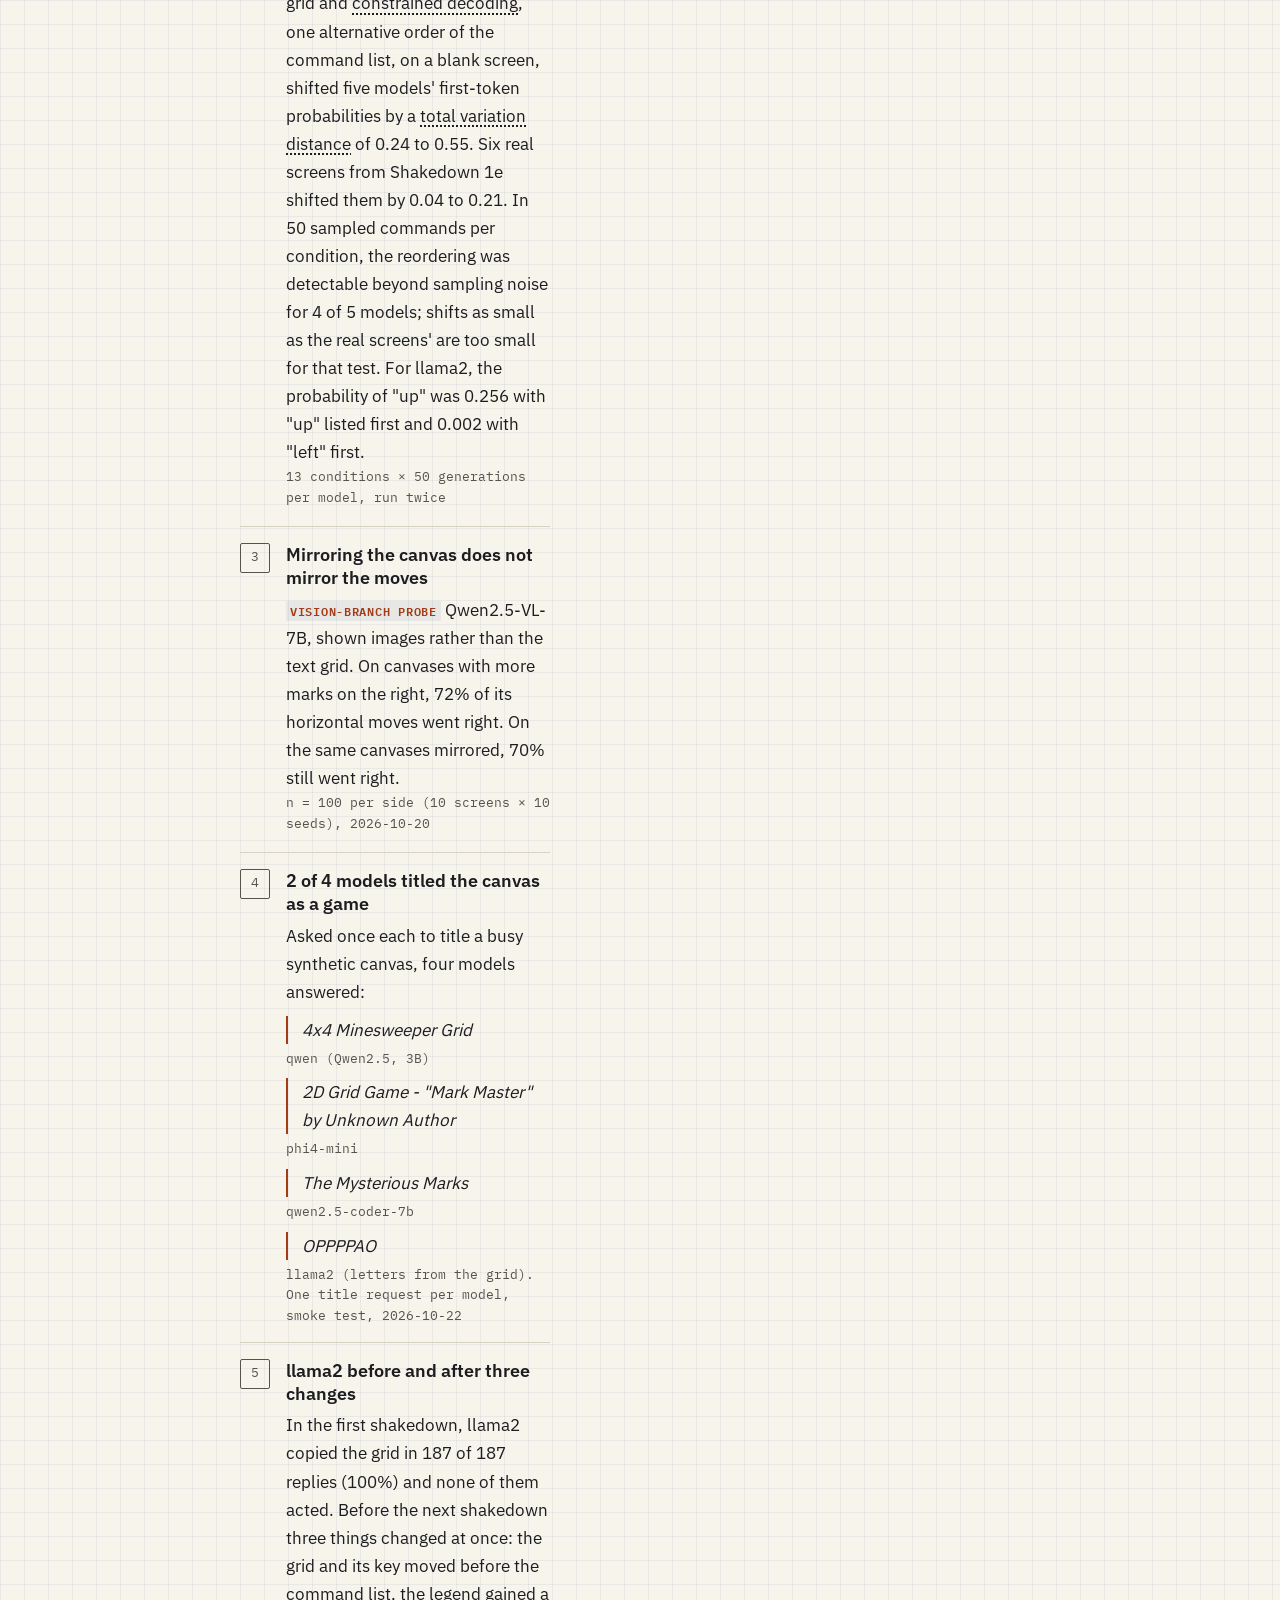
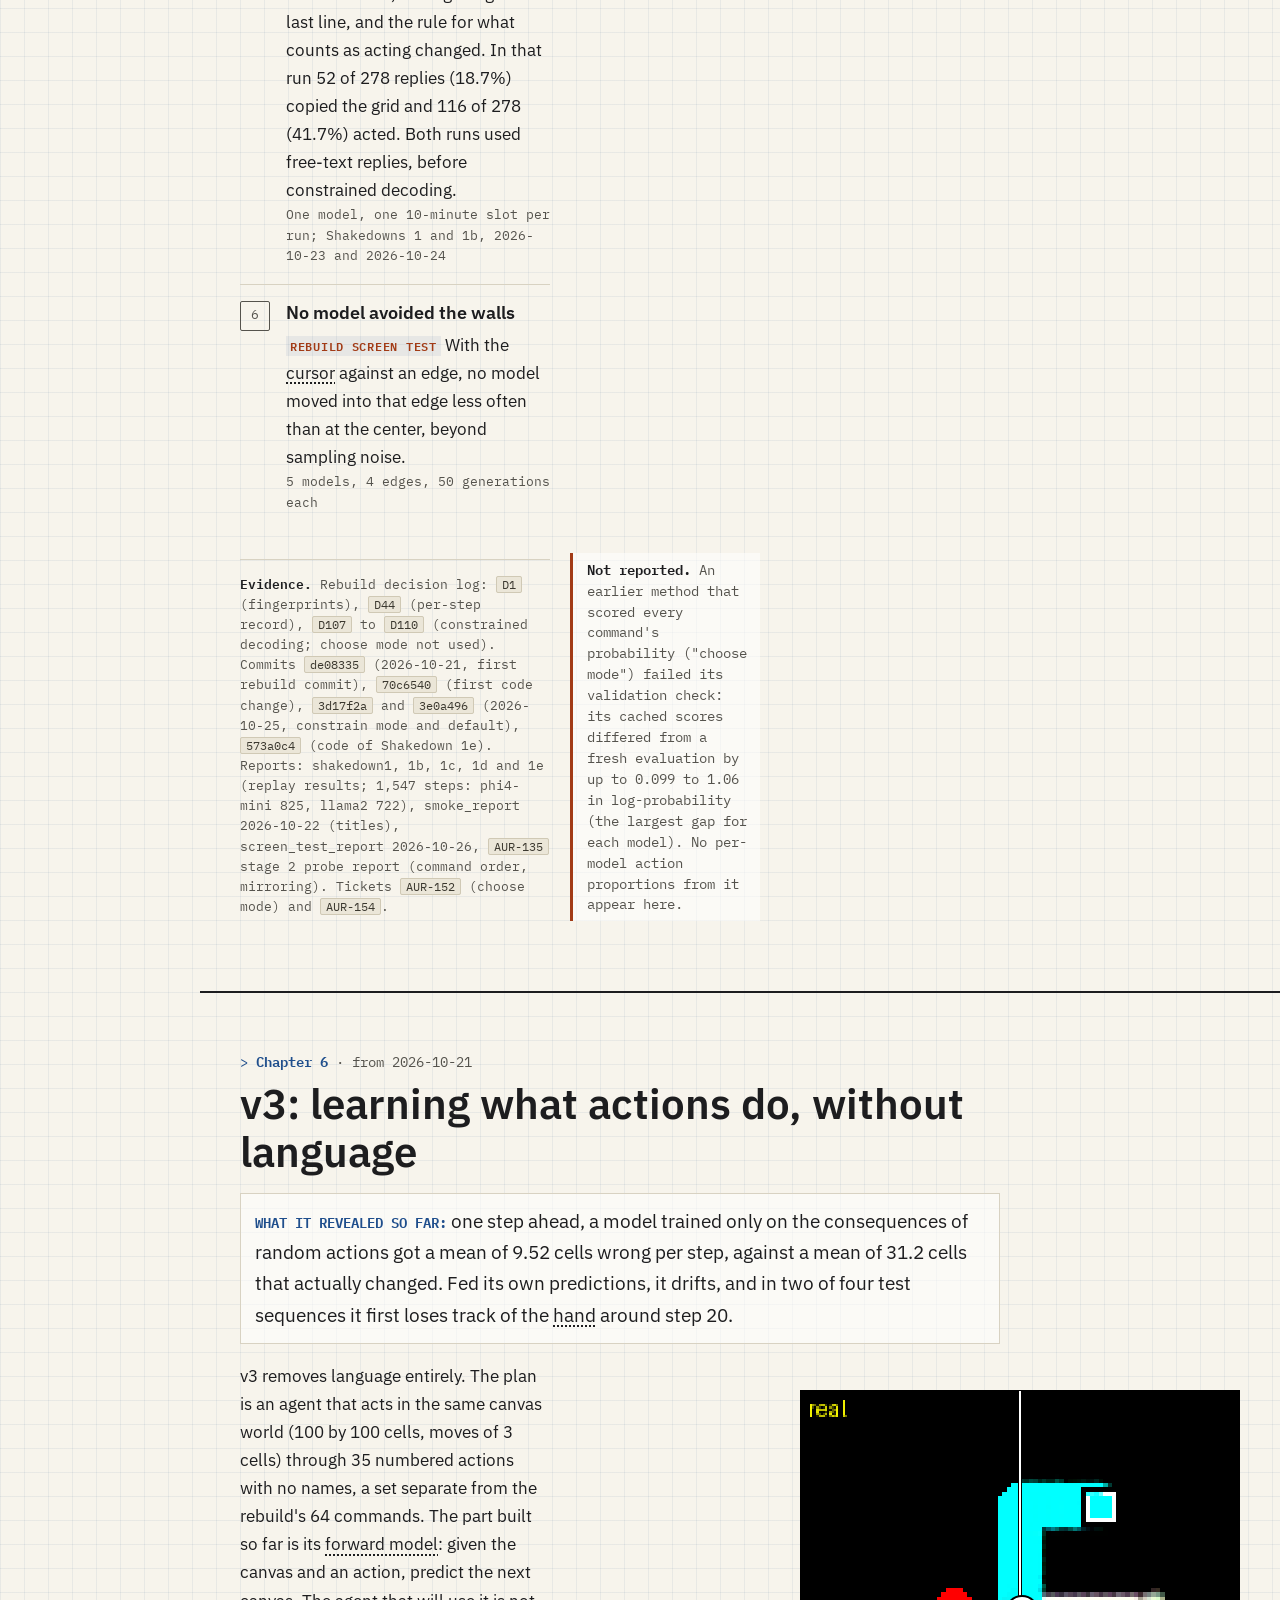
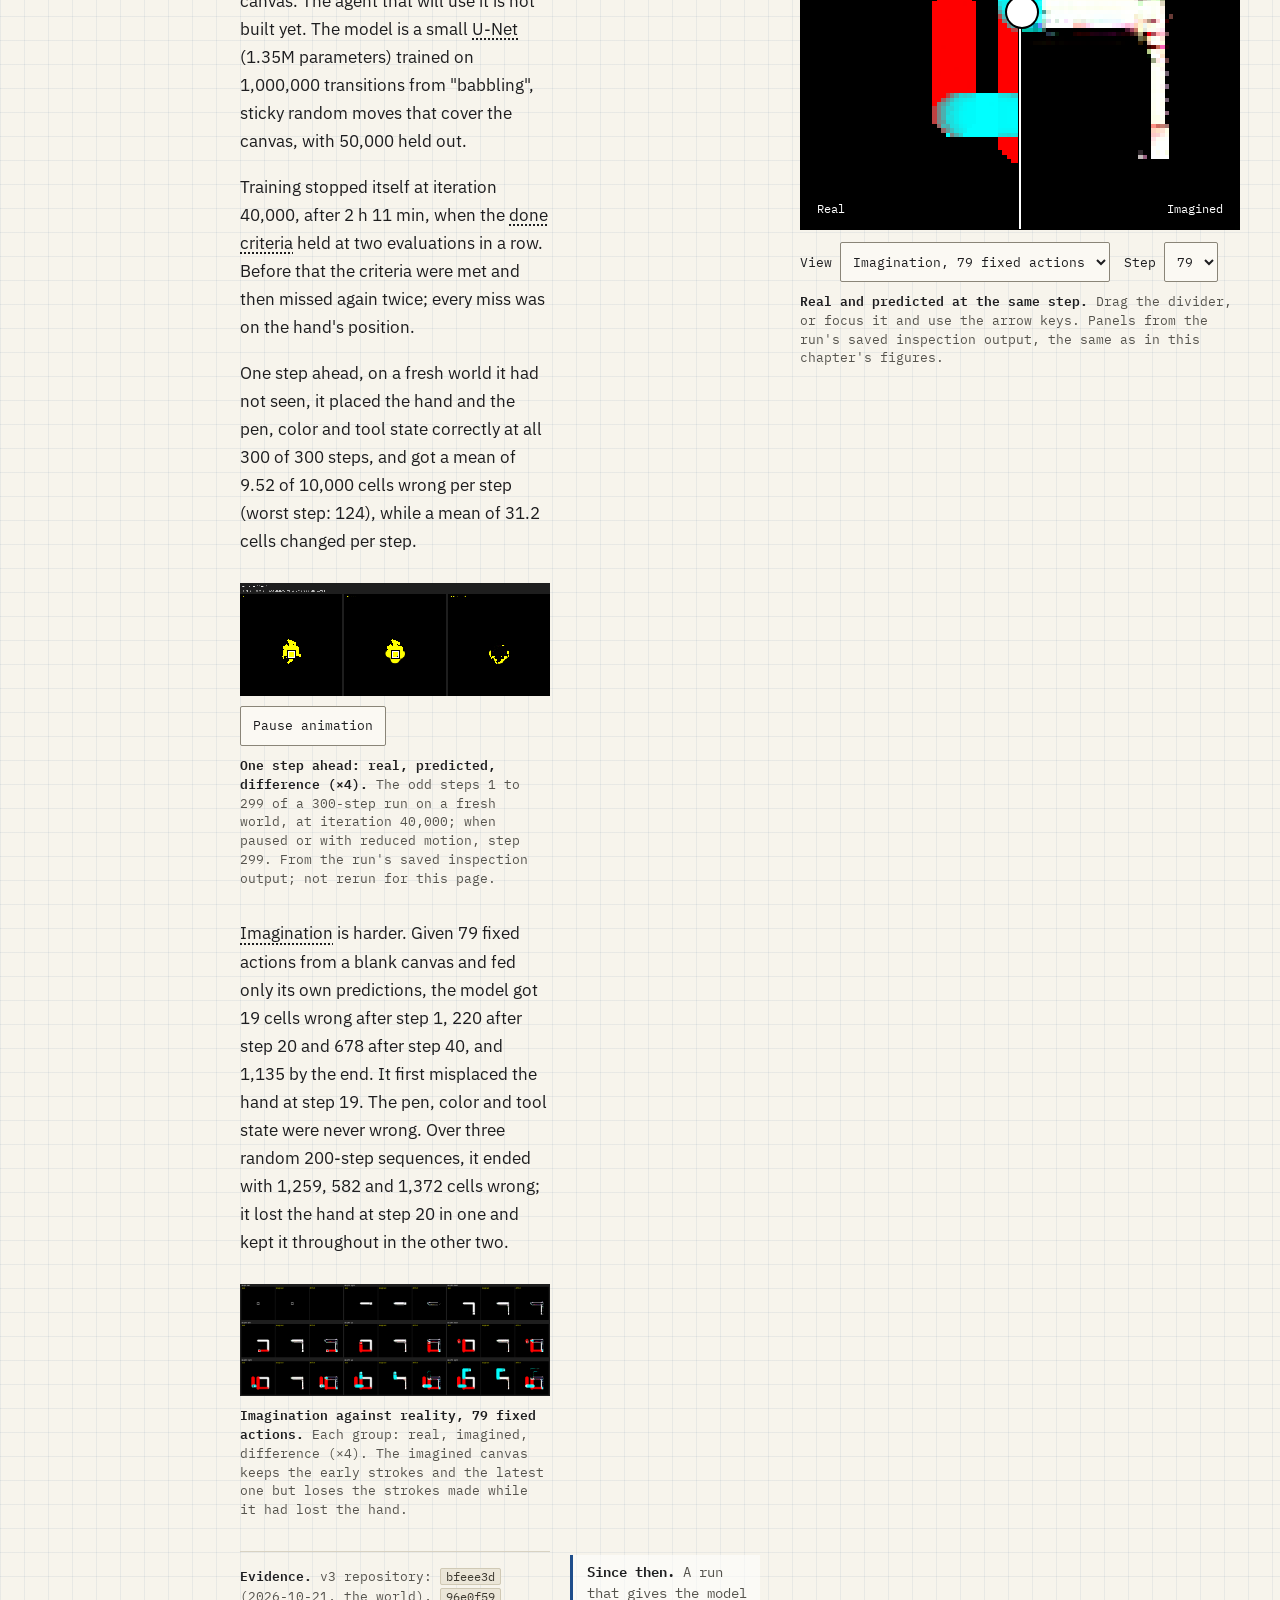
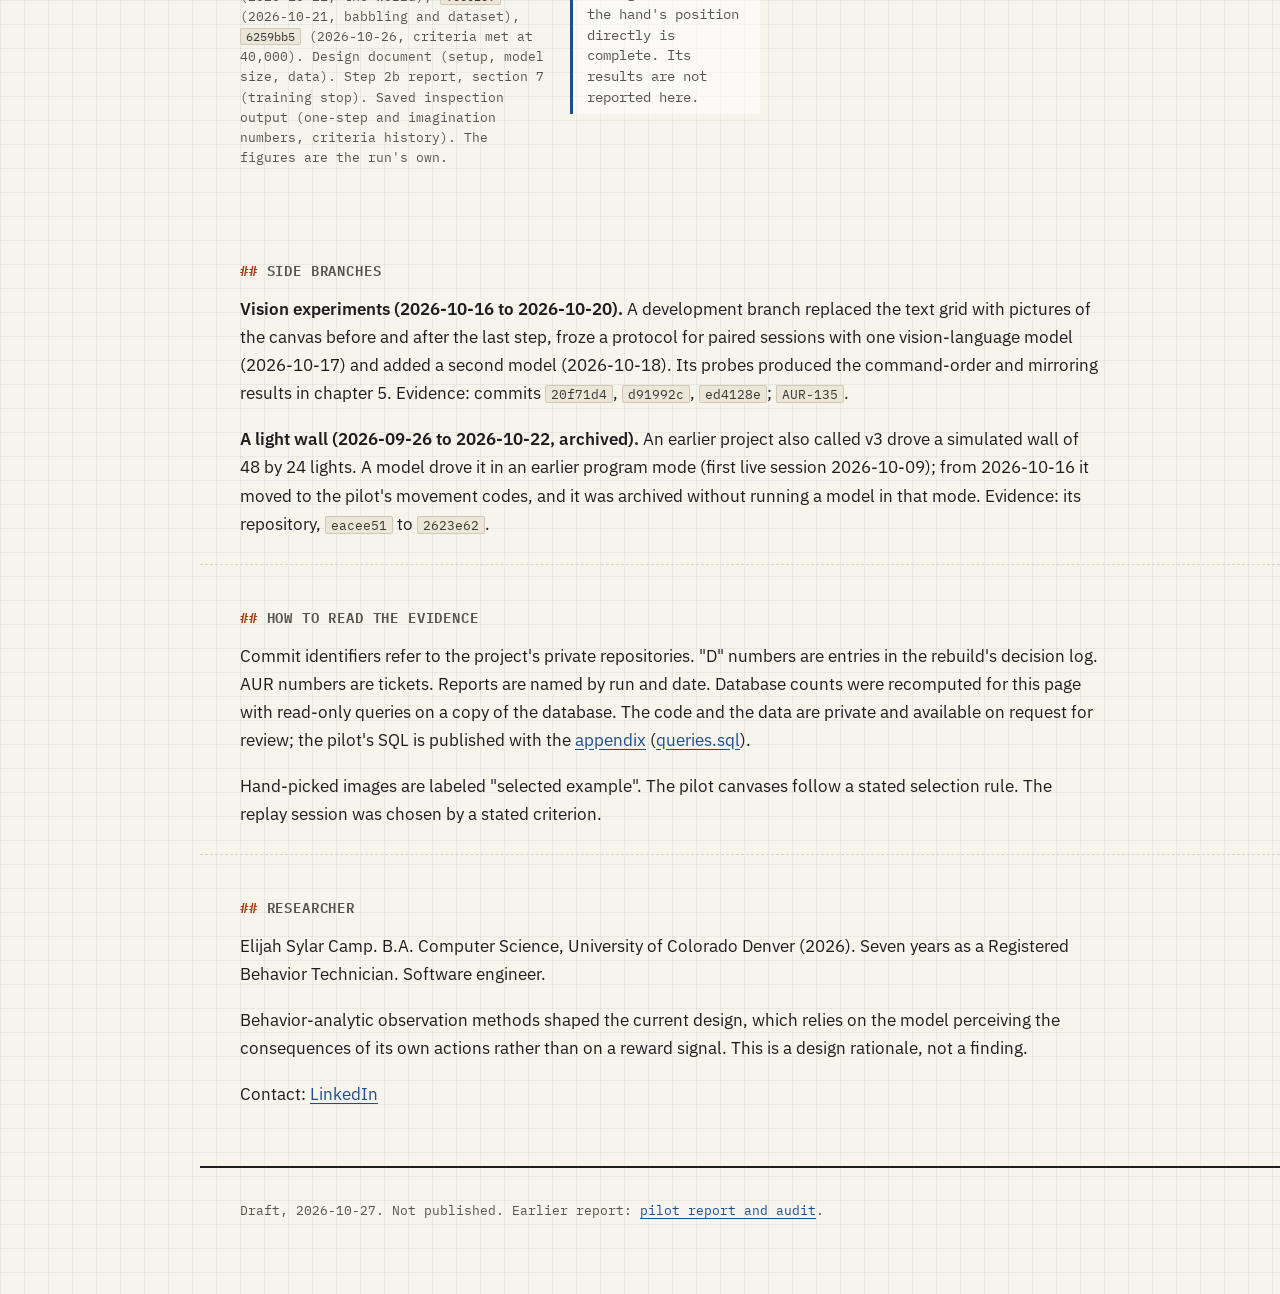
==== commit 507eea0b: "Publish Aurora evolution site (lab style), pilot report moved to /pilot/ The root is now the evoluti" ====
--- a/index.html
+++ b/index.html
@@ -1,489 +1,372 @@
 <!doctype html>
-<html lang="en">
+<html lang="en" data-base="" data-v3="img/v3/">
 <head>
 <meta charset="utf-8">
 <meta name="viewport" content="width=device-width, initial-scale=1">
-<title>Aurora: pilot report and audit</title>
-<meta name="description" content="Aurora is a system that gives language models a canvas, a small command vocabulary and no reward signal. This report describes the system, the March to June 2026 pilot dataset of 26 models (25 run locally, one via API), an audit of that dataset, and the current protocol.">
-<meta name="author" content="Elijah Sylar Camp">
-<style>
-  :root {
-    --ink: #1a1a1a; --muted: #4a4a4a; --bg: #ffffff; --rule: #d6d6d6; --panel: #f4f4f2;
-    --link: #1d4f7a; --accent: #8a3d12;
-  }
-  @media (prefers-color-scheme: dark) {
-    :root { --ink: #e6e6e6; --muted: #b8b8b8; --bg: #141414; --rule: #3a3a3a; --panel: #1e1e1e; --link: #8cc0ec; --accent: #f0a070; }
-  }
-  * { box-sizing: border-box; }
-  html { -webkit-text-size-adjust: 100%; }
-  body { margin: 0; background: var(--bg); color: var(--ink); font: 17px/1.6 system-ui, -apple-system, "Segoe UI", Roboto, sans-serif; }
-  .skip { position: absolute; left: -999px; top: 0; background: var(--panel); padding: .5rem 1rem; }
-  .skip:focus { left: 1rem; }
-  header, main, footer { max-width: 46rem; margin: 0 auto; padding: 0 16px; }
-  header { padding-top: 2.5rem; border-bottom: 1px solid var(--rule); padding-bottom: 1.25rem; }
-  h1 { font-size: 1.75rem; line-height: 1.25; margin: 0 0 .5rem; }
-  h2 { font-size: 1.35rem; margin: 2.75rem 0 .75rem; padding-top: .5rem; border-top: 1px solid var(--rule); }
-  h3 { font-size: 1.1rem; margin: 1.75rem 0 .5rem; }
-  p, li { max-width: 42rem; }
-  a { color: var(--link); }
-  .byline, .meta { color: var(--muted); margin: .25rem 0; }
-  .meta { font-size: .9rem; }
-  nav ol { padding-left: 1.25rem; columns: 2; column-gap: 2rem; }
-  @media (max-width: 34rem) { nav ol { columns: 1; } }
-  dl.glossary { background: var(--panel); border: 1px solid var(--rule); padding: 1rem 1.25rem; border-radius: 4px; }
-  dl.glossary dt { font-weight: 600; margin-top: .75rem; }
-  dl.glossary dt:first-child { margin-top: 0; }
-  dl.glossary dd { margin: .2rem 0 0 0; }
-  .term { font-variant: small-caps; letter-spacing: .02em; }
-  .table-wrap { overflow-x: auto; margin: 1rem 0; border: 1px solid var(--rule); border-radius: 4px; }
-  table { border-collapse: collapse; width: 100%; font-size: .9rem; }
-  caption { text-align: left; padding: .6rem .75rem; font-weight: 600; caption-side: top; }
-  th, td { padding: .4rem .6rem; border-top: 1px solid var(--rule); text-align: left; vertical-align: top; }
-  th { background: var(--panel); font-weight: 600; }
-  td.n, th.n { text-align: right; font-variant-numeric: tabular-nums; white-space: nowrap; }
-  figure { margin: 1.5rem 0; }
-  figure img { width: 100%; height: auto; border: 1px solid var(--rule); border-radius: 4px; background: #fff; }
-  figcaption { font-size: .9rem; color: var(--muted); margin-top: .4rem; }
-  .canvas-grid { display: grid; grid-template-columns: repeat(auto-fit, minmax(180px, 1fr)); gap: 1rem; margin: 1rem 0 .5rem; }
-  .canvas-grid figure { margin: 0; }
-  .canvas-grid img { background: #000; }
-  .abstract { background: var(--panel); border: 1px solid var(--rule); border-radius: 4px; padding: .25rem 1.25rem 1rem; margin-top: 1.5rem; }
-  .abstract h2 { border-top: 0; margin-top: .75rem; }
-  ol.obs > li { margin-bottom: 1rem; }
-  .caveat { display: block; font-size: .92rem; color: var(--muted); margin-top: .2rem; }
-  .caveat::before { content: "Caveat: "; font-weight: 600; color: var(--accent); }
-  .status { font-weight: 600; white-space: nowrap; }
-  footer { border-top: 1px solid var(--rule); margin-top: 3rem; padding-top: 1rem; padding-bottom: 3rem; color: var(--muted); font-size: .9rem; }
-  code { font-size: .9em; }
-  /* Aurora shared top bar, used unchanged on the dashboard and the pilot report.
-     Own fixed colors, so it looks the same on both sites in light and dark.
-     The current site is marked three ways: a lighter box, a "You are here"
-     label, and aria-current on the current page link. */
-  .abar { background: #111214; color: #ececec; font: 15px/1.4 system-ui, -apple-system, "Segoe UI", Roboto, sans-serif; border-bottom: 1px solid #000; }
-  .abar * { box-sizing: border-box; }
-  .abar-in { max-width: 72rem; margin: 0 auto; padding: .4rem 16px; display: flex; flex-wrap: wrap; align-items: center; gap: .35rem 1rem; }
-  .abar a { color: #ececec; text-decoration: none; }
-  .abar a:hover { text-decoration: underline; text-underline-offset: 3px; }
-  .abar a:focus-visible { outline: 3px solid #8cc0ec; outline-offset: 2px; border-radius: 2px; }
-  .abar-brand { font-weight: 700; letter-spacing: .06em; text-transform: uppercase; font-size: .85rem; padding: .3rem 0; margin-right: .25rem; }
-  .abar-sites, .abar-links { list-style: none; margin: 0; padding: 0; display: flex; flex-wrap: wrap; align-items: center; }
-  .abar-sites { gap: .35rem .5rem; }
-  .abar-site { display: flex; flex-wrap: wrap; align-items: center; gap: .1rem .75rem; padding: .25rem .6rem; border: 1px solid transparent; border-radius: 4px; max-width: none; }
-  .abar-site.is-here { background: #2a2c31; border-color: #55585f; }
-  .abar-kind { font-size: .72rem; font-weight: 600; letter-spacing: .08em; text-transform: uppercase; color: #b4b6bb; }
-  .abar-here { display: none; margin-left: .4rem; font-size: .68rem; font-weight: 700; letter-spacing: .04em; color: #111214; background: #ececec; border-radius: 3px; padding: 0 .3rem; vertical-align: .08em; }
-  .abar-site.is-here .abar-here { display: inline-block; }
-  .abar-links { gap: .1rem .9rem; }
-  .abar-links li { max-width: none; }
-  .abar-links a { display: inline-block; padding: .3rem 0; border-bottom: 2px solid transparent; }
-  .abar-links a[aria-current="page"] { border-bottom-color: #ececec; font-weight: 600; }
-</style>
+<title>Aurora research</title>
+<meta name="description" content="How Aurora, a system that gives a program a canvas and a small set of commands, changed from a pattern engine to language models drawing to a blank-slate agent, and what each version showed.">
+<script>try{var t=localStorage.getItem("theme");if(t==="light"||t==="dark")document.documentElement.setAttribute("data-theme",t)}catch(e){}</script>
+<script>(function(){var h=decodeURIComponent(location.hash.slice(1)),m=["abstract","availability","dataset","h-abstract","h-availability","h-dataset","h-limitations","h-observations","h-protocol","h-question","h-researcher","h-system","limitations","observations","protocol","question","system"];if(h&&m.indexOf(h)>=0)location.replace("pilot/#"+encodeURIComponent(h));})();</script>
+
+<link rel="stylesheet" href="style.css">
 </head>
-<body>
+<body class="s-lab">
 <a class="skip" href="#main">Skip to content</a>
-<nav class="abar" aria-label="Aurora sites">
-  <div class="abar-in">
-    <a class="abar-brand" href="https://aurora.elijah-sylar.com/">Aurora</a>
-    <ul class="abar-sites">
-      <li class="abar-site">
-        <span class="abar-kind">Dashboard<span class="abar-here">You are here</span></span>
-        <ul class="abar-links">
-          <li><a href="https://aurora.elijah-sylar.com/">Overview</a></li>
-          <li><a href="https://aurora.elijah-sylar.com/live/">Current session</a></li>
-          <li><a href="https://aurora.elijah-sylar.com/gallery/">Paintings</a></li>
-        </ul>
-      </li>
-      <li class="abar-site is-here">
-        <span class="abar-kind">Report<span class="abar-here">You are here</span></span>
-        <ul class="abar-links">
-          <li><a href="https://elijahsylar.github.io/aurora_ai/" aria-current="page">Pilot report</a></li>
-        </ul>
-      </li>
-    </ul>
+<button class="themebtn btn" type="button">Theme: Auto</button>
+<header class="hero" data-hero="ascii">
+  <div class="wrap hero-in">
+  <div class="hero-text">
+  <p class="kicker">Aurora research <span class="draft">Draft</span></p>
+  <h1>Aurora: from pattern engine to blank-slate agent</h1>
+  <p class="dek">Aurora gives a program a canvas and a small set of commands and records what it does. Since the reward code was removed (chapter 3), nothing rewards it. This page follows the system in six chapters, from a generative pattern engine to language models choosing every stroke to an agent that has to learn what its actions do. Each chapter leads with what it revealed and cites its evidence.</p>
+  <p class="question"><b>The question.</b> What does a language model produce when it is given a canvas, a small command vocabulary and no reward signal? And how does that output change when the model can perceive the results of its own actions?</p>
+  <p class="byline"><strong>Elijah Sylar Camp</strong> · Last updated 2026-10-27 · <a href="pilot/">Pilot report and audit (appendix)</a></p>
   </div>
+  <figure class="hero-fig">
+    <div class="asciiwrap"><pre class="ascii hero-grid" aria-hidden="true"></pre></div>
+    <div class="hero-ctl"><button type="button" class="btn" data-hero-toggle data-play="Play replay" data-pause="Pause replay">Pause replay</button><span data-hero-step aria-live="off">Step 86 of 86</span><span class="hero-cap">Replay of one rebuild session, step by step. Shakedown 1e, session 900015, phi4-mini.</span></div>
+  </figure>
+  </div>
+</header>
+<nav class="track" data-track aria-label="Sections">
+  <ol>
+    <li><a href="#c1" data-ch="c1"><span class="tn">1. A pattern engine</span><span class="td">2025-05-31 to 2025-07</span></a></li>
+    <li><a href="#c2" data-ch="c2"><span class="tn">2. A language model takes the pen</span><span class="td">from 2025-07-24</span></a></li>
+    <li><a href="#c3" data-ch="c3"><span class="tn">3. Taking out the reward signal</span><span class="td">2025-12-02 and 2026-02-25</span></a></li>
+    <li><a href="#c4" data-ch="c4"><span class="tn">4. The pilot: many models, one database</span><span class="td">2026-03-07 to 2026-06-14</span></a></li>
+    <li><a href="#c5" data-ch="c5"><span class="tn">5. Audit and rebuild</span><span class="td">2026-09-20 to 2026-10-26</span></a></li>
+    <li><a href="#c6" data-ch="c6"><span class="tn">6. v3: learning what actions do, without language</span><span class="td">from 2026-10-21</span></a></li>
+    <li class="extra"><a href="#side" data-ch="side"><span class="tn">Side branches</span></a></li>
+    <li class="extra"><a href="#terms" data-ch="terms"><span class="tn">Terms</span></a></li>
+    <li class="extra"><a href="#method" data-ch="method"><span class="tn">How to read the evidence</span></a></li>
+    <li class="extra"><a href="#researcher" data-ch="researcher"><span class="tn">Researcher</span></a></li>
+  </ol>
+  <div class="prog" aria-hidden="true"><i></i></div>
 </nav>
-<header>
-  <h1>Aurora: language models drawing without a reward signal. Pilot report and audit</h1>
-  <p class="byline">Elijah Sylar Camp</p>
-  <p class="meta">Last updated: 2026-10-17. Changelog: Rebuilt from audited data, Oct 2026.</p>
-</header>
-
 <main id="main">
-<section id="abstract" class="abstract" aria-labelledby="h-abstract">
-<h2 id="h-abstract">Abstract</h2>
-<p>Aurora gives language models a 100 by 100 text canvas<!-- C007, A§1.1 -->, a small command vocabulary and no reward signal, and logs what they produce. This report covers its pilot, from 2026-03-07 to 2026-06-14<!-- A§ time zones, C008 -->: 3,060 sessions from 26 models, 25 run locally and one via API, with 98,335 thoughts and 2,913 sleep-phase texts<!-- A§7.15, A§7.3 -->. An audit of the pilot found that from about 2026-04-10 each model's own past output was fed back into its prompts, that the cursor was invisible to the models, that the feel-word parser captures any word after "feel", and that 1,391 sessions record a coverage of 0<!-- A§1.4, A§1.1, A§1.6, A§7.15 -->. The observations are therefore descriptive only: for example, identical painting titles are shared across models less often than under random reassignment (78 against 195.8)<!-- A§7.9 -->. Several claims from an earlier version of this site are withdrawn, and a revised protocol addresses the pilot's problems for new sessions.</p>
-<p class="meta">Sources: every number on this page comes from an audit report of the pilot database, available on request together with the data. Section references for each number are in the page source.</p>
-</section>
-
-<nav aria-label="Contents">
-  <h2 style="border-top:0;margin-top:1.5rem">Contents</h2>
-  <ol>
-    <li><a href="#question">Research question</a></li>
-    <li><a href="#system">System</a></li>
-    <li><a href="#dataset">Pilot dataset</a></li>
-    <li><a href="#observations">Observations</a></li>
-    <li><a href="#limitations">Audit and limitations</a></li>
-    <li><a href="#protocol">Current protocol</a></li>
-    <li><a href="#availability">Data and code availability</a></li>
-    <li><a href="#researcher">Researcher</a></li>
+<section class="keys" aria-labelledby="h-keys">
+<div class="wrap">
+  <h2 id="h-keys">Key results so far</h2>
+  <ul>
+    <li>With the text grid, reordering the command list shifted five models' <span class="term" tabindex="0" aria-describedby="tip-14">first-token probabilities<span class="tip" role="tooltip" id="tip-14">The probabilities a model assigns to each possible first token of its reply.</span></span> (<span class="term" tabindex="0" aria-describedby="tip-15">total variation distance<span class="tip" role="tooltip" id="tip-15">Half the summed absolute difference between two probability distributions: 0 when they are identical, 1 when they do not overlap.</span></span> 0.24 to 0.55) more than any of six real canvases did (0.04 to 0.21). For llama2, the probability of "up" was 0.256 with "up" listed first and 0.002 with "left" first. <a href="#c5">Chapter 5</a>, preliminary.</li>
+    <li>A vision model's horizontal moves went right 72% of the time on canvases with more marks on the right, and 70% on the same canvases mirrored. <a href="#c5">Chapter 5</a>, vision-branch probe.</li>
+    <li>Without language, a forward model trained on random actions got a mean of 9.52 cells wrong per step, against 31.2 that changed; fed its own predictions, it first misplaced the hand at step 19. <a href="#c6">Chapter 6</a>.</li>
+  </ul>
+</div>
+</section>
+
+<section class="tlsec" aria-labelledby="h-contents">
+<div class="wrap">
+  <h2 id="h-contents">Contents</h2>
+  <ol class="tl" style="--rows:7">
+    <li class="ch" style="--row:0;--x0:0.00%;--x1:11.78%;--w:11.78%;--accent:var(--a1)"><span class="bar"></span><span class="lab"><span class="d">2025-05-31 to 2025-07</span><a href="#c1">1. A pattern engine</a></span></li>
+    <li class="ch" style="--row:1;--x0:10.42%;--x1:54.05%;--w:43.63%;--accent:var(--a2)"><span class="bar"></span><span class="lab"><span class="d">from 2025-07-24</span><a href="#c2">2. A language model takes the pen</a></span></li>
+    <li class="ch" style="--row:2;--x0:35.71%;--x1:52.12%;--w:16.41%;--accent:var(--a3)"><span class="bar"></span><span class="lab"><span class="d">2025-12-02 and 2026-02-25</span><a href="#c3">3. Taking out the reward signal</a></span></li>
+    <li class="ch" style="--row:3;--x0:54.05%;--x1:73.17%;--w:19.11%;--accent:var(--a4)"><span class="bar"></span><span class="lab"><span class="d">2026-03-07 to 2026-06-14</span><a href="#c4">4. The pilot: many models, one database</a></span></li>
+    <li class="ch flip" style="--row:4;--x0:92.08%;--x1:99.03%;--w:6.95%;--accent:var(--a5)"><span class="bar"></span><span class="lab"><span class="d">2026-09-20 to 2026-10-26</span><a href="#c5">5. Audit and rebuild</a></span></li>
+    <li class="ch flip" style="--row:5;--x0:98.07%;--x1:99.23%;--w:1.16%;--accent:var(--a6)"><span class="bar"></span><span class="lab"><span class="d">from 2026-10-21</span><a href="#c6">6. v3: learning what actions do, without language</a></span></li>
+    <li class="side flip" style="--row:6;--x0:93.24%;--x1:98.26%;--w:5.02%;--accent:var(--muted)"><span class="bar"></span><span class="lab"><span class="d">2026-09 to 2026-10</span><a href="#side">Side branches</a></span></li>
+    <li class="axis" aria-hidden="true"><span style="--x:0%">2025-05-31</span><span style="--x:41.51%">2026</span><span style="--x:100%">2026-10</span></li>
   </ol>
-</nav>
-
-<section id="question" aria-labelledby="h-question">
-<h2 id="h-question">1. Research question</h2>
-<p>What does a language model produce when it is given a canvas, a small command vocabulary and no reward signal? And how does that output change when the model can perceive the results of its own actions?</p>
-<p>Aurora is the system built to ask these questions. This report covers its pilot, which ran from 2026-03-07 to 2026-06-14<!-- A§ time zones, C008 -->. The pilot was exploratory. It produced a dataset and an audit, not tested hypotheses. The audit found that several features of the pilot system make many tempting conclusions unsupportable; those are listed in <a href="#limitations">section 5</a>. Two perception conditions are now being separated in the current protocol: a text grid, as in the pilot, and images of the canvas before and after each step (<a href="#protocol">section 6</a>).</p>
-</section>
-
-<section id="system" aria-labelledby="h-system">
-<h2 id="h-system">2. System (as it ran during the pilot)</h2>
-<p>The system facts in this section come from the code, not the dataset. They describe the code as it ran in the pilot, from the project's version history. Terms in small capitals are defined here and used only in these senses.</p>
-
-<dl class="glossary" aria-label="Defined terms">
-  <dt><span class="term">Rotation</span></dt>
-  <dd>The scheduler that gave each model in the pool one session in turn, for a fixed interval (5,400 s, then 1,800 s, then 3,900 s)<!-- A§7.18, A§1.8 -->.</dd>
-  <dt><span class="term">Session</span></dt>
-  <dd>One model's turn in the rotation, recorded as one row in the sessions table.</dd>
-  <dt><span class="term">Thought</span></dt>
-  <dd>A saved piece of a model's prose output from a drawing step. It is saved only when the output passes a length and phrase filter.</dd>
-  <dt><span class="term">Feel word</span> (called "emotion" in the code)</dt>
-  <dd>The word that follows "feel", "feeling" or "feel a sense of" in a drawing-step output, if that word is alphabetic, at least 2 letters, not on a blocklist of about 200 words<!-- A§1.6 --> and not negated. There is no list of emotion words. A <span class="term">feel entry</span> is written only when the captured word differs from the current one.</dd>
-  <dt><span class="term">Thought-step</span></dt>
-  <dd>A saved thought counted under the feel word that was current when it was saved, whether or not that thought contained "feel".</dd>
-  <dt><span class="term">Sleep-phase text</span> (called "dream" in the code)</dt>
-  <dd>One text generated during a rest period from a fixed prompt (see 2.5).</dd>
-  <dt><span class="term">Reflection</span></dt>
-  <dd>A model's continuation of one of five fixed sentence openings, each identified by a prompt key<!-- A§7.18 -->. After a titled painting, from the model's 5th painting on, one of three is asked in turn: "surprise" ("The thing that surprised me most was"), "keep_thinking" ("The part I want to keep thinking about is") and "reminds" ("This painting reminds me of"). At session start, from the 5th painting on, "difference" ("My painting is different now because") is asked at every 10th painting and "no_limit" ("If I had no canvas size limit I would paint") at every 20th<!-- A§7.18 -->.</dd>
-  <dt><span class="term">Coverage</span></dt>
-  <dd>The share of a 50 by 50 sample of the 100 by 100 canvas that is not black<!-- A§3 -->, recorded at session end.</dd>
-  <dt><span class="term">Sound string</span></dt>
-  <dd>A string of punctuation characters from a drawing step, played as notes.</dd>
-  <dt><span class="term">Painting</span></dt>
-  <dd>A session that ended with a model-written title. Placeholder titles written by the code are excluded.</dd>
-</dl>
-
-<h3>2.1 Perception</h3>
-<p>The canvas is 100 by 100 cells<!-- C007, A§1.1 -->. Each step, the model receives the canvas as text: one character per cell: one of 15 palette letters; a dot for an empty cell; or, for a mixed color far from every palette entry, a brightness character (=, +, -, a dot or a space), so a dot can mean either empty or dim<!-- A§1.1 -->. A line of text gives the hand position, pen state and color. During the pilot, <strong>the hand (cursor) was not drawn in the grid</strong>, and the row containing it was one character short<!-- A§1.1 -->. Image description and alternative views were off.</p>
-<div class="canvas-grid">
-  <figure>
-    <img src="figures/session-1208-llama3.png" width="600" height="600" loading="lazy" alt="Black square canvas. A vertical white band runs down from the top edge, right of center, with overlapping blue round marks inside its lower half. Below it, after a gap, a column of solid blue circles continues toward the bottom edge. Most of the canvas is black.">
-    <figcaption>llama3, session 1208, 2026-03-31. Recorded coverage 0% (a saved painting; see 5.4)<!-- A§7.16 -->.</figcaption>
-  </figure>
-  <figure>
-    <img src="figures/session-1941-mistral.png" width="600" height="600" loading="lazy" alt="Black square canvas. A large mass of overlapping magenta and purple round marks covers much of the left half, from the left edge to the middle, with a few small white and red marks inside it. The right half is black.">
-    <figcaption>mistral, session 1941, 2026-04-12. Recorded coverage 0% (a saved painting; see 5.4)<!-- A§7.16 -->.</figcaption>
-  </figure>
-  <figure>
-    <img src="figures/session-3084-qwen.png" width="600" height="600" loading="lazy" alt="Black square canvas. A vertical white band runs from the top edge to just below the middle, right of center, with a blue area at its top. Most of the canvas is black.">
-    <figcaption>qwen, session 3084, 2026-06-04. Recorded coverage 13.3%<!-- A§7.16 -->.</figcaption>
-  </figure>
-</div>
-<p class="meta">Each image is the snapshot a session saved when its painting was finished. They illustrate the canvas and are not a representative sample. Selection rule: sessions in the window (excluding claude-opus-4.6 and the three sessions inserted by hand, section 3) whose timelapse recording (a file named by model and title) belongs to exactly one session, which have exactly one snapshot saved at the end of the session, and whose timelapse's saved final frame matches that snapshot on at least 99% of pixels; 902 sessions qualified<!-- A§7.16 -->. Session 3084 (qwen) was kept from an earlier version of this page; the other two were drawn at random from the 860 qualifying sessions of other models, one per model, with random seed 20261017<!-- A§7.16 -->. Two of the three record a coverage of 0 although their snapshots show marks: the measurement failure described in 5.4.</p>
-
-<h3>2.2 Action vocabulary</h3>
-<p>Digits 0 to 3 move the hand 3 cells<!-- C023, A§1.2 -->; 5 and 4 put the pen down and up. The model can also name 14 colors, 13 tools, a set of sound characters, and three controls (save the painting, return to the center, view the gallery)<!-- A§1.2 -->. The prompt lists 14 color names, while the palette that renders the canvas has 15 entries<!-- A§1.2, A§1.1 -->. Output was filtered to allowed tokens and capped at 40 characters per step<!-- A§1.2 -->. Tool choice was a substring match on the model's prose, so ordinary words could select a tool. Output containing certain question-mark patterns had its actions replaced by fixed strings written in the code. Actions were not logged.</p>
-
-<h3>2.3 Prompt formats</h3>
-<p>Every model family received raw text continuation ending in "I am drawing ", except gemma, which used its chat template from about 2026-04-10<!-- A§1.3 -->. From 2026-05-30 all calls used temperature 1.0. For 2026-05-22 to 2026-05-30 the code shows temperatures that varied by call type, from 0.7 to 1.2; values before 2026-05-22 are not recorded<!-- C024, A§1.8 -->. The model pool ranged from 1.7 to 24 billion parameters and from 2-bit to 8-bit quantization, and included both base and instruction-tuned models<!-- A§1.3 -->.</p>
-
-<h3>2.4 Memory</h3>
-<p>Each model had its own memory folder, and its canvas was saved and restored between its sessions<!-- A§1.4 -->. From about 2026-04-10, a per-model preamble was added to every drawing prompt. It contained the model's 5 most frequent past feel words, its recent titles, 2 of its reflection answers and the start of its latest sleep-phase text<!-- A§1.4 -->. <strong>Each model's own past output was therefore part of its input.</strong></p>
-
-<h3>2.5 Sleep-phase generation</h3>
-<p>After a period of drawing, the model was asked to answer DREAM or CHAT. A DREAM answer started a rest period that generated text from a fixed prompt beginning "I am resting after painting. My mind drifts through colors, shapes, and feelings", up to 300 tokens, at temperature 1.0 from 2026-05-30 (1.05 for at least 2026-05-22 to 2026-05-30; earlier values are not recorded)<!-- A§1.5, A§1.8 -->. Early in the pilot a rest produced up to 5 such texts; by the end, one<!-- A§1.5, A§2.5 -->. The first 200 characters of the latest text were added to later drawing prompts<!-- A§1.5 -->.</p>
-
-<h3>2.6 Feel-word extraction</h3>
-<p>See the definition of <span class="term">feel word</span> above. Because the parser removes color names, a phrase such as "feel blue" cannot be captured. A routine in the code could also write a feel entry from its own word list, and these entries cannot be told apart from model output<!-- A§1.6 -->. A field intended to store how long a word lasted is always 0<!-- A§1.6, A§3 -->.</p>
-
-<h3>2.7 Logging</h3>
-<p>Records went to a MySQL database: sessions, thoughts, feel entries, sleep-phase texts, reflections, sound strings, goals and chats. Timestamps were the machine's local time without a zone. There was no per-step record of actions. The database kept canvas images only as the latest one per model; separate image files, saved each time a painting was finished, and timelapse recordings survive outside the database<!-- A§7.16 -->. No session recorded which version of the code it ran<!-- A§1.7, A§5.5, A§5.14 -->.</p>
-
-<h3>2.8 Changes during the pilot</h3>
-<div class="table-wrap">
-<table>
-<caption>Dated changes inside the pilot window</caption>
-<thead><tr><th>Date (2026)</th><th>Change</th></tr></thead>
-<tbody>
-<tr><td>by 03-20</td><td>Rotation of models with per-model memory folders in place; rotation interval 5,400 s<!-- A§1.8 --></td></tr>
-<tr><td>03-23</td><td>Rotation interval 1,800 s; rest 10 minutes<!-- A§1.8 --></td></tr>
-<tr><td>~04-06 to 04-19</td><td>Models added to the pool on 04-06/08, 04-13 and 04-19<!-- A§5.19 --></td></tr>
-<tr><td>~04-10</td><td>gemma moved to its chat template<!-- A§1.8 --></td></tr>
-<tr><td>~04-10 to 04-13</td><td>Per-model preamble added to every drawing prompt<!-- A§1.4, A§1.8 --></td></tr>
-<tr><td>between 03-23 and 05-22</td><td>Rotation 3,900 s (65 minutes); rest 20 minutes; one sleep-phase text per rest<!-- A§1.8 --></td></tr>
-<tr><td>05-30</td><td>All temperatures set to 1.0; canvas snapshots and heartbeats moved from step-based to time-based<!-- A§1.8 --></td></tr>
-</tbody>
-</table>
-</div>
-<p>Reward-based feedback had been removed from the code before the pilot began, in changes dated 2025-12-02 and 2026-02-25<!-- A§1.8, C035 -->. The pilot data therefore contains no period with a reward signal to compare against.</p>
-</section>
-
-<section id="dataset" aria-labelledby="h-dataset">
-<h2 id="h-dataset">3. Pilot dataset</h2>
-<p><strong>Window.</strong> Sessions with database IDs 14 to 3244, which started between 2026-03-07 19:20 and 2026-06-14 11:44 local time<!-- A§7.15, A§7.18 -->. Timestamps are local time without a zone, with a daylight-saving change on 2026-03-08; inclusion is by session ID, so the change cannot move a session in or out of the window.</p>
-<p><strong>Exclusions.</strong> One model label, claude-opus-4.6, is excluded from all statistics. Its 9 sessions show the signs of pre-composed pieces (all within about 2.5 hours on one day, 4 end before they start, 3 share a start time, no sounds or chats) and are treated as non-autonomous; that they were pre-composed is inferred, not recorded<!-- A§7.1 -->. Three sessions inserted by hand to steer the rotation (2026-04-19 and 2026-05-05; zero duration, no output) are also excluded<!-- A§7.15 -->.</p>
-
-<div class="table-wrap">
-<table>
-<caption>Pilot totals (claude-opus-4.6 excluded)</caption>
-<thead><tr><th>Measure</th><th class="n">Count</th></tr></thead>
-<tbody>
-<tr><td>Sessions</td><td class="n">3,060<!-- A§7.15 --></td></tr>
-<tr><td>Models (25 local, 1 via API)</td><td class="n">26<!-- A§7.3 --></td></tr>
-<tr><td>Sessions per model (min / median / max)</td><td class="n">44 / 101 / 345<!-- A§7.15 --></td></tr>
-<tr><td>Thoughts</td><td class="n">98,335<!-- A§7.3 --></td></tr>
-<tr><td>Feel entries</td><td class="n">7,468<!-- A§7.3 --></td></tr>
-<tr><td>Distinct feel words</td><td class="n">285<!-- A§7.3 --></td></tr>
-<tr><td>Sleep-phase texts</td><td class="n">2,913<!-- A§7.3 --></td></tr>
-<tr><td>Reflections (from 2026-04-06)</td><td class="n">1,247<!-- A§7.3, A§2.1 --></td></tr>
-<tr><td>Sound strings</td><td class="n">56,487<!-- A§7.3 --></td></tr>
-<tr><td>Paintings (titled sessions, placeholders excluded)</td><td class="n">2,108<!-- A§7.3 --></td></tr>
-<tr><td>Canvas snapshots (latest per model only)</td><td class="n">24<!-- A§7.3 --></td></tr>
-</tbody>
-</table>
-</div>
-<p>No model had fewer than 3 sessions<!-- A§7.3 -->. The database's step counter is not reported anywhere on this page, because it counted every pass of the main loop, including rest and retries, and carried over between sessions<!-- A§5.11 -->.</p>
-
-<h3>3.1 Session length</h3>
-<figure>
-  <img src="figures/session-length.svg" width="720" height="390" alt="Histogram of session length for 2,987 sessions with an end time and non-negative duration. 0 to 1 minutes: 227. 1 to 5: 371. 5 to 15: 345. 15 to 30: 362. 30 to 45: 779. 45 to 60: 70. 60 to 70: 793. 70 to 90: 15. 90 to 180: 11. Over 180: 14.">
-  <figcaption>Session length, n = 2,987 sessions with an end time and non-negative duration<!-- A§7.15 -->; 72 have no end time<!-- A§7.4 --> and 1 has a negative duration<!-- A§7.13 -->. Median 30.1 minutes<!-- A§7.15 -->. The two peaks match the 30-minute and 65-minute rotation intervals<!-- A§2.3, A§1.8 -->. 598 of the 2,987 (20.0%) lasted under 5 minutes<!-- A§7.15 -->.</figcaption>
-</figure>
-
-<h3>3.2 Sessions by month</h3>
-<div class="table-wrap">
-<table>
-<caption>Sessions by month (local dates)</caption>
-<thead><tr><th>Month</th><th class="n">Sessions</th><th class="n">Days with sessions</th><th class="n">Sessions per active day</th></tr></thead>
-<tbody>
-<tr><td>March 2026 (from the 7th)</td><td class="n">1,091<!-- A§7.5 --></td><td class="n">25<!-- A§7.5 --></td><td class="n">43.6<!-- A§7.5 --></td></tr>
-<tr><td>April 2026</td><td class="n">1,192<!-- A§7.15 --></td><td class="n">30<!-- A§7.5 --></td><td class="n">39.7<!-- A§7.15 --></td></tr>
-<tr><td>May 2026</td><td class="n">574<!-- A§7.15 --></td><td class="n">26<!-- A§7.5 --></td><td class="n">22.1<!-- A§7.15 --></td></tr>
-<tr><td>June 2026 (to the 14th)</td><td class="n">203<!-- A§7.5 --></td><td class="n">14<!-- A§7.5 --></td><td class="n">14.5<!-- A§7.5 --></td></tr>
-</tbody>
-</table>
-</div>
-
-<h3>3.3 Per model</h3>
-<p>Mean coverage is computed over sessions with non-zero recorded coverage only, because most recorded zeros are a measurement failure and the rest are undetermined (<a href="#limitations">section 5.4</a>). The last two columns give that n and the number of excluded zero sessions. The excluded sessions are not random: the excluded share ranges from 3 of 89 sessions to 76 of 81 depending on the model<!-- A§7.15 -->, so the model means differ in how representative they are of each model's sessions.</p>
-<div class="table-wrap">
-<table>
-<caption>Per-model counts</caption>
-<thead><tr><th>Model</th><th class="n">Sessions</th><th class="n">Thoughts</th><th class="n">Feel entries</th><th class="n">Sleep-phase texts</th><th class="n">Reflections</th><th class="n">Sound strings</th><th class="n">Mean coverage %</th><th class="n">n non-zero</th><th class="n">Zero sessions</th></tr></thead>
-<tbody>
-<!-- every value in this table: A§7.6 -->
-<tr><td>deepseek-r1-8b</td><!-- A§7.6 --><td class="n">345</td><td class="n">8,868</td><td class="n">96</td><td class="n">58</td><td class="n">43</td><td class="n">3,228</td><td class="n">15.7</td><td class="n">310</td><td class="n">35</td></tr>
-<tr><td>llama3</td><!-- A§7.6 --><td class="n">216</td><td class="n">4,548</td><td class="n">208</td><td class="n">101</td><td class="n">50</td><td class="n">4,117</td><td class="n">16.0</td><td class="n">145</td><td class="n">71</td></tr>
-<tr><td>qwen (2.5, 3B)</td><!-- A§7.6 --><td class="n">190</td><td class="n">5,980</td><td class="n">519</td><td class="n">41</td><td class="n">66</td><td class="n">4,039</td><td class="n">18.8</td><td class="n">109</td><td class="n">81</td></tr>
-<tr><td>llama3-abliterated</td><!-- A§7.6 --><td class="n">180</td><td class="n">2,870</td><td class="n">45</td><td class="n">109</td><td class="n">44</td><td class="n">3,822</td><td class="n">22.8</td><td class="n">125</td><td class="n">55</td></tr>
-<tr><td>qwen3</td><!-- A§7.6 --><td class="n">145</td><td class="n">5,376</td><td class="n">240</td><td class="n">110</td><td class="n">27</td><td class="n">3,146</td><td class="n">20.0</td><td class="n">101</td><td class="n">44</td></tr>
-<tr><td>phi4-mini</td><!-- A§7.6 --><td class="n">127</td><td class="n">6,052</td><td class="n">1,098</td><td class="n">51</td><td class="n">107</td><td class="n">1,726</td><td class="n">42.6</td><td class="n">71</td><td class="n">56</td></tr>
-<tr><td>internlm-7b</td><!-- A§7.6 --><td class="n">117</td><td class="n">6,233</td><td class="n">552</td><td class="n">96</td><td class="n">120</td><td class="n">1,350</td><td class="n">22.0</td><td class="n">38</td><td class="n">79</td></tr>
-<tr><td>mistral</td><!-- A§7.6 --><td class="n">113</td><td class="n">4,514</td><td class="n">251</td><td class="n">224</td><td class="n">38</td><td class="n">2,848</td><td class="n">18.2</td><td class="n">43</td><td class="n">70</td></tr>
-<tr><td>llama3.1</td><!-- A§7.6 --><td class="n">112</td><td class="n">3,789</td><td class="n">38</td><td class="n">37</td><td class="n">43</td><td class="n">3,400</td><td class="n">28.0</td><td class="n">53</td><td class="n">59</td></tr>
-<tr><td>glm4</td><!-- A§7.6 --><td class="n">104</td><td class="n">3,370</td><td class="n">48</td><td class="n">69</td><td class="n">11</td><td class="n">3,676</td><td class="n">22.8</td><td class="n">72</td><td class="n">32</td></tr>
-<tr><td>qwen3.5</td><!-- A§7.6 --><td class="n">104</td><td class="n">2,315</td><td class="n">221</td><td class="n">106</td><td class="n">77</td><td class="n">1,250</td><td class="n">29.5</td><td class="n">51</td><td class="n">53</td></tr>
-<tr><td>llama2</td><!-- A§7.6 --><td class="n">103</td><td class="n">4,318</td><td class="n">596</td><td class="n">257</td><td class="n">19</td><td class="n">2,201</td><td class="n">18.2</td><td class="n">65</td><td class="n">38</td></tr>
-<tr><td>mistral-base</td><!-- A§7.6 --><td class="n">102</td><td class="n">2,416</td><td class="n">64</td><td class="n">366</td><td class="n">7</td><td class="n">2,318</td><td class="n">42.8</td><td class="n">75</td><td class="n">27</td></tr>
-<tr><td>hermes3</td><!-- A§7.6 --><td class="n">100</td><td class="n">6,392</td><td class="n">531</td><td class="n">58</td><td class="n">39</td><td class="n">3,028</td><td class="n">22.4</td><td class="n">29</td><td class="n">71</td></tr>
-<tr><td>openhermes</td><!-- A§7.6 --><td class="n">93</td><td class="n">4,019</td><td class="n">298</td><td class="n">292</td><td class="n">12</td><td class="n">2,346</td><td class="n">41.8</td><td class="n">63</td><td class="n">30</td></tr>
-<tr><td>phi3</td><!-- A§7.6 --><td class="n">93</td><td class="n">945</td><td class="n">92</td><td class="n">166</td><td class="n">33</td><td class="n">2,412</td><td class="n">14.8</td><td class="n">22</td><td class="n">71</td></tr>
-<tr><td>gemma2-9b</td><!-- A§7.6 --><td class="n">91</td><td class="n">1,951</td><td class="n">116</td><td class="n">137</td><td class="n">29</td><td class="n">1,713</td><td class="n">5.6</td><td class="n">25</td><td class="n">66</td></tr>
-<tr><td>mistral-small-24b</td><!-- A§7.6 --><td class="n">90</td><td class="n">1,673</td><td class="n">254</td><td class="n">25</td><td class="n">80</td><td class="n">858</td><td class="n">15.3</td><td class="n">21</td><td class="n">69</td></tr>
-<tr><td>qwen2.5-coder-7b</td><!-- A§7.6 --><td class="n">90</td><td class="n">7,068</td><td class="n">1,143</td><td class="n">2</td><td class="n">81</td><td class="n">1,577</td><td class="n">44.7</td><td class="n">21</td><td class="n">69</td></tr>
-<tr><td>smollm2</td><!-- A§7.6 --><td class="n">89</td><td class="n">2,805</td><td class="n">393</td><td class="n">47</td><td class="n">25</td><td class="n">1,747</td><td class="n">65.2</td><td class="n">86</td><td class="n">3</td></tr>
-<tr><td>llama2-base</td><!-- A§7.6, A§7.15 --><td class="n">85</td><td class="n">413</td><td class="n">24</td><td class="n">252</td><td class="n">16</td><td class="n">2,131</td><td class="n">37.8</td><td class="n">55</td><td class="n">30</td></tr>
-<tr><td>command-r-7b</td><!-- A§7.6 --><td class="n">85</td><td class="n">1,518</td><td class="n">224</td><td class="n">89</td><td class="n">53</td><td class="n">1,346</td><td class="n">42.3</td><td class="n">35</td><td class="n">50</td></tr>
-<tr><td>deepseek-coder-v2</td><!-- A§7.6 --><td class="n">81</td><td class="n">3,070</td><td class="n">149</td><td class="n">71</td><td class="n">80</td><td class="n">964</td><td class="n">30.5</td><td class="n">5</td><td class="n">76</td></tr>
-<tr><td>yi-9b</td><!-- A§7.6 --><td class="n">81</td><td class="n">701</td><td class="n">94</td><td class="n">77</td><td class="n">68</td><td class="n">369</td><td class="n">12.9</td><td class="n">11</td><td class="n">70</td></tr>
-<tr><td>codestral-22b</td><!-- A§7.6 --><td class="n">80</td><td class="n">1,823</td><td class="n">143</td><td class="n">59</td><td class="n">77</td><td class="n">685</td><td class="n">15.4</td><td class="n">6</td><td class="n">74</td></tr>
-<tr><td>claude-sonnet-4-6 (API)</td><!-- A§7.6, A§7.15 --><td class="n">44</td><td class="n">5,308</td><td class="n">31</td><td class="n">13</td><td class="n">2</td><td class="n">190</td><td class="n">18.6</td><td class="n">32</td><td class="n">12</td></tr>
-</tbody>
-</table>
-</div>
-</section>
-
-<section id="observations" aria-labelledby="h-observations">
-<h2 id="h-observations">4. Observations</h2>
-<p>These are descriptive statements about the pilot dataset. Each gives its numbers, its n and the caveat that limits it. None is a tested hypothesis.</p>
-<ol class="obs">
-<li><strong>Scale.</strong> 26 models ran 3,060 sessions, between 44 and 345 per model (median 101)<!-- A§7.15 -->. The pilot recorded 98,335 thoughts, 2,913 sleep-phase texts, 1,247 reflections and 56,487 sound strings<!-- A§7.3 -->.
-  <span class="caveat">Some child records belong to sessions whose session row is missing (section 5).</span></li>
-<li><strong>Session length.</strong> Of 2,987 sessions with an end time and non-negative duration, the median length was 30.1 minutes<!-- A§7.15 -->; 793 lasted 60 to 70 minutes, matching the 65-minute rotation<!-- A§7.4 -->.
-  <span class="caveat">598 of the 2,987 (20.0%) ended within 5 minutes<!-- A§7.15 -->.</span></li>
-<li><strong>Feel-word vocabulary.</strong> Feel-word extraction produced 7,468 entries and 285 distinct words<!-- A§7.7 -->. 121 words occur once and 152 come from only one model<!-- A§7.7 -->. 7 words were produced by 15 or more models: accomplishment, alive, calm, free, happy, inspired, peace<!-- A§7.7 -->.
-  <span class="caveat">Feel words are whatever follows "feel"; they are not validated as emotion terms.</span></li>
-<li><strong>Feel words current for the most saved thoughts.</strong> Counted as thought-steps (n = 59,013): calm 11,474; inspired 5,749; stuck 5,242; free 3,271; happy 2,285<!-- A§7.7 -->.
-  <span class="caveat">A thought-step count measures how many saved thoughts were recorded while a word was current, not how often the word was written<!-- A§3 -->. 40.8% of the "calm" thought-steps come from one model, internlm-7b<!-- A§7.7 -->.</span></li>
-<li><strong>Per-model feel words differ.</strong> Examples, as feel entries (n = that model's entries): qwen2.5-coder-7b stuck 485, frustrated 270 (n = 1,143); qwen disconnected 154, confused 122, lost 116 (n = 519); mistral-small-24b alive 104 (n = 254); llama3 weightless 48, carefree 27 (n = 208); qwen3 thirsty 76 (n = 240); internlm-7b calm 309 (n = 552)<!-- A§7.7 table -->. The most frequent word is the same under both counting methods for 22 of 26 models<!-- A§7.7 -->.
-  <span class="caveat">From about 2026-04-10 each model was shown its own 5 most frequent feel words<!-- A§1.4 --> in every prompt, so these differences may partly reflect the feedback loop (section 5.1). Models also differ in size, format and family.</span></li>
-<li><strong>"stuck" is concentrated in one model.</strong> 485 of the 542 "stuck" entries come from qwen2.5-coder-7b<!-- A§7.7 --> (90 sessions<!-- A§7.6 -->). The other two code-trained models (models trained mainly on program code: deepseek-coder-v2 and codestral-22b, added with qwen2.5-coder-7b on 2026-04-19<!-- A§7.18 -->) have "inspired" and "tranquil" as their most frequent words<!-- A§4.3 C080 -->.
-  <span class="caveat">One model; no claim about code training in general follows.</span></li>
-<li><strong>Some captured words are not affect terms.</strong> At least 131 entries (1.8%) are words such as "during", "order", "various" and "low"; a further 1,931 (25.9%) are ambiguous state or situation words<!-- A§7.7 -->, classified by a single rater without a validated coding scheme. 464 of the 531 thoughts containing "feel free" or "feeling free" are the phrase "feel free"<!-- A§7.7 -->. claude-sonnet-4-6's most frequent thought-step words are "unfinished" (2,037), "state" (421) and "bright" (329)<!-- A§7.7 -->.
-  <span class="caveat">The two counts depend entirely on one rater's word lists, which are published in queries.sql; another rater could classify differently<!-- A§7.7 -->.</span></li>
-<li><strong>Sleep-phase texts use art vocabulary.</strong> 2,186 of 2,913 sleep-phase texts (75.0%) contain at least one word from the art lexicon below; 68.7% do when the words color and hue are left out of the lexicon<!-- A§7.5 -->. The lexicon is a prefix match on canvas, paint, brush, color (either spelling), draw, stroke, palette, artist, artwork, pixel, hue and sketch, so it also matches words such as painter, drawback or artistic; "art" matches only as a whole word<!-- A§7.5 -->. By month: 59.5% in March (n = 1,470), 91.7% in April (n = 1,086), 86.6% in May (n = 268), 94.4% in June (n = 89)<!-- A§7.5 -->.
-  <span class="caveat">The prompt that produces these texts itself mentions colors, shapes and feelings, the texts were fed back into later prompts, and the generation code changed during the pilot.</span>
-  <figure>
-    <img src="figures/sleep-phase-lexicon.svg" width="720" height="350" alt="Bar chart of the share of sleep-phase texts matching the art lexicon by month: March 2026, 874 of 1,470 (59.5%); April, 996 of 1,086 (91.7%); May, 232 of 268 (86.6%); June, 84 of 89 (94.4%).">
-    <figcaption>Share of sleep-phase texts containing at least one art-lexicon word, by month, with n per month<!-- A§7.5 -->.</figcaption>
-  </figure></li>
-<li><strong>Sleep-phase counts follow the check-in answer.</strong> qwen2.5-coder-7b produced 2 sleep-phase texts and 148 chat messages over 90 sessions<!-- A§7.12 -->, consistent with it answering CHAT rather than DREAM at the check-in. mistral-base produced 366 over 102 sessions, 110 of them (65, 25 and 20) in three March sessions<!-- A§7.12 -->.
-  <span class="caveat">Each figure is one model. 148 counts chat messages, not check-in answers. In March a rest could produce up to 5 sleep-phase texts, so March counts are not comparable with later ones<!-- A§1.5, A§2.5 -->.</span></li>
-<li><strong>Painting titles reuse common words.</strong> Of 2,108 titles from 26 models<!-- A§7.9 -->: "sunset" or "sunrise" appears in 243 (11.5%) from 20 models; "harmony" in 172 (8.2%, 19 models); "abstract" in 145 (6.9%, 17 models); "serenity" or "serene" in 134 (6.4%, 19 models)<!-- A§7.9 -->. Identical titles are shared across models less often than chance: 78 titles are shared by 2 or more models, against 195.8 when the model labels are shuffled at random; 7 are shared by 4 or more, against 45.0<!-- A§7.9 -->.
-  <span class="caveat">These are generic title words. Models mostly reuse their own titles.</span></li>
-<li><strong>Color words in thoughts.</strong> Thoughts contain 93,095 color-name mentions: white 18.6%, blue 16.3%, green 11.3%<!-- A§7.10 -->. 5,652 of the 6,087 mentions of "navy" (92.9%) come from claude-sonnet-4-6<!-- A§7.10 -->.
-  <span class="caveat">Color names are also commands, so a mention may be an instruction rather than a description.</span></li>
-<li><strong>Sound strings.</strong> The 56,487 sound strings include 26,150 distinct strings; the 12 most frequent account for 24.2%<!-- A§7.10 -->. The three most frequent are <code>()</code> (2,725), <code>:</code> (1,788) and <code>():</code> (1,742)<!-- A§7.10 -->.
-  <span class="caveat">12,220 sound strings belong to sessions whose session row is missing<!-- A§7.10 -->.</span></li>
-<li><strong>Reflections.</strong> 1,247 reflections were recorded from 2026-04-06. By prompt key: surprise 380, reminds 376, keep_thinking 371, difference 73, no_limit 47<!-- A§7.12, A§2.1 -->. These are the prompts' identifiers, not words in the answers (see the glossary). The most came from internlm-7b (120) and phi4-mini (107)<!-- A§7.12 -->.
-  <span class="caveat">Reflections were asked only from a model's 5th painting on, so models with fewer paintings contribute none<!-- A§7.18 -->. Two reflection answers were fed back into each later prompt. Their content has not been coded.</span></li>
-<li><strong>Activity.</strong> 1,091 sessions ran in March (from the 7th, 25 active days), 1,192 in April (30), 574 in May (26) and 203 in June (to the 14th, 14)<!-- A§7.5, A§7.15 -->. Sessions per active day fell from 43.6 in March to 39.7 in April<!-- A§7.5, A§7.15 -->.
-  <span class="caveat">Months are local dates.</span></li>
-</ol>
-</section>
-
-<section id="limitations" aria-labelledby="h-limitations">
-<h2 id="h-limitations">5. Audit and limitations</h2>
-<p>An audit of the pilot dataset, its code and the claims made about it on an earlier version of this site was completed in October 2026. Its main findings follow.</p>
-
-<h3>5.1 Each model's past output was part of its input</h3>
-<p>From about 2026-04-10, every drawing prompt included the model's most frequent feel words, its titles, reflection answers and sleep-phase text<!-- A§1.4 -->. Any apparent stability in a model's output over time, or any "identity", is confounded by this loop.</p>
-
-<h3>5.2 The cursor was invisible</h3>
-<p>The hand was not drawn in the text grid, and its row was shifted by one character<!-- A§1.1 -->. Models could locate the hand only from a line of text.</p>
-
-<h3>5.3 Parser behavior</h3>
-<ul>
-<li>Any word after "feel" counts unless blocklisted; there is no emotion lexicon. The stock phrase "feel free" produces "free"<!-- A§1.6, A§7.7 -->.</li>
-<li>Color names cannot be captured as feel words.</li>
-<li>Feel entries written by the code's own routine cannot be distinguished from model output.</li>
-<li>A comment in the code reports that gemma stopped after 1 to 2 tokens under raw continuation, before its switch to a chat template on about 2026-04-10<!-- A§7.18, A§1.3 -->. Measured: its 63 sessions before that date produced 777 thoughts, against 1,174 from 28 sessions after<!-- A§7.12 -->.</li>
-<li>A structured parser for a "feeling:" field could never run.</li>
-</ul>
-
-<h3>5.4 Recorded coverage of 0</h3>
-<p>1,391 of 3,060 sessions record coverage of exactly 0<!-- A§7.15 -->. For 1,246 of them the cause is known: the session ended by saving a painting, and the code measured coverage after the save had already cleared the canvas<!-- A§7.2, A§7.13 -->. Consistent with this, 16 of the 24 snapshots in the database belong to zero-coverage sessions while showing coverage of 17.0% to 69.8%<!-- A§7.2 -->. For the other 145 the cause is undetermined<!-- A§7.15 -->. All 1,391 are excluded, and coverage on this page is reported over the 1,669 sessions with non-zero values<!-- A§7.2 -->.</p>
-
-<h3>5.5 No code version per session</h3>
-<p>No pilot session recorded which version of the code it ran<!-- A§5.14 -->. Changes listed in section 2.8 can be dated only approximately, and several have no recorded version at all.</p>
-
-<h3>5.6 Step counts</h3>
-<p>The step counter counted every loop pass, including rest, chat and retries, and carried over between sessions<!-- A§5.11 -->. The field meant to record how long a feel word lasted is always 0<!-- A§5.12 -->. Neither is reported.</p>
-
-<h3>5.7 Base rates for word coincidences</h3>
-<p>The earlier site reported that different models "independently" produced the same words or titles. Checked against how often each word appears across all models, those claims do not hold.</p>
-<div class="table-wrap">
-<table>
-<caption>How widely selected words occur across the 26 models<!-- A§7.8 --></caption>
-<thead><tr><th>Word</th><th class="n">Feel entries</th><th class="n">Models (as feel word)</th><th class="n">Models (in thoughts)</th><th class="n">Models (in sleep-phase texts)</th></tr></thead>
-<tbody>
-<!-- every value in this table: A§7.8 -->
-<tr><td>weightless</td><!-- A§7.8 --><td class="n">81</td><td class="n">4</td><td class="n">5</td><td class="n">8</td></tr>
-<tr><td>free</td><!-- A§7.8 --><td class="n">309</td><td class="n">19</td><td class="n">25</td><td class="n">22</td></tr>
-<tr><td>calm</td><!-- A§7.8 --><td class="n">1,317</td><td class="n">25</td><td class="n">25</td><td class="n">25</td></tr>
-<tr><td>peace</td><!-- A§7.8 --><td class="n">276</td><td class="n">15</td><td class="n">23</td><td class="n">25</td></tr>
-<tr><td>serene</td><!-- A§7.8 --><td class="n">19</td><td class="n">3</td><td class="n">21</td><td class="n">19</td></tr>
-<tr><td>lake</td><!-- A§7.8 --><td class="n">0</td><td class="n">0</td><td class="n">22</td><td class="n">16</td></tr>
-<tr><td>alive</td><!-- A§7.8 --><td class="n">175</td><td class="n">15</td><td class="n">26</td><td class="n">24</td></tr>
-</tbody>
-</table>
-</div>
-<ul>
-<li>"weightless" was used as a feel word by 4 models<!-- A§7.8 -->, so the earlier claim that it was unique to llama3 does not hold<!-- C149 -->.</li>
-<li>"lake" appears in sleep-phase texts from 16 of 26 models<!-- A§7.8 -->.</li>
-<li>Identical titles are shared across models less often than under random reassignment (78 against 195.8)<!-- A§7.9 -->.</li>
-</ul>
-
-<h3>5.8 Data quality</h3>
-<div class="table-wrap">
-<table>
-<caption>Data-quality issues and what they affect</caption>
-<thead><tr><th>Issue</th><th class="n">Count</th><th>Affects</th></tr></thead>
-<tbody>
-<tr><td>Session IDs missing inside the window, with child records still present</td><td class="n">159<!-- A§7.12 --></td><td>359 sleep-phase texts, 12,220 sound strings and 72 chat messages cannot be tied to a session<!-- A§7.12, A§7.15 -->. Probable cause (inferred): the pilot code deleted earlier "rotation swap" sessions, with their thoughts and feel entries but not their other records, at each rotation<!-- A§7.17 --></td></tr>
-<tr><td>Records with no session at all</td><td class="n">1,227 thoughts; 71 feel entries (plus 342 "base" rows)<!-- A§7.15 -->; 7 sleep-phase texts<!-- A§ time zones --></td><td>Excluded from all counts</td></tr>
-<tr><td>Thoughts carrying the placeholder state "base" (no feel word yet)</td><td class="n">39,322<!-- A§7.3 --></td><td>Excluded from feel-word counts</td></tr>
-<tr><td>Placeholder titles written by the code</td><td class="n">596<!-- A§7.3 --></td><td>Excluded from paintings</td></tr>
-<tr><td>Recorded coverage of 0</td><td class="n">1,391<!-- A§7.15 --></td><td>Excluded from coverage</td></tr>
-<tr><td>Sessions without an end time</td><td class="n">72<!-- A§7.4 --></td><td>Excluded from session length</td></tr>
-<tr><td>Sessions with negative duration</td><td class="n">1<!-- A§7.13 --></td><td>Excluded from session length</td></tr>
-<tr><td>Sessions longer than 3 hours</td><td class="n">14<!-- A§7.4 --></td><td>Session length</td></tr>
-<tr><td>Sessions with no thoughts</td><td class="n">256<!-- A§7.15 --></td><td>Per-model thought rates</td></tr>
-<tr><td>Sessions inserted by hand to steer the rotation, inside the window</td><td class="n">3<!-- A§7.15 --></td><td>Excluded from all counts</td></tr>
-<tr><td>Records labeled with a different model from their session</td><td class="n">53 thoughts; 13 feel entries; 11 sleep-phase texts; 195 sound strings<!-- A§7.18 --></td><td>Per-model counts (which label is right is unknown)</td></tr>
-<tr><td>Sessions that start more than 1 minute before the previous session ended</td><td class="n">7<!-- A§7.18 --></td><td>Session length; per-session attribution of records</td></tr>
-<tr><td>Sessions spanning the daylight-saving change (2026-03-08 02:00 local)</td><td class="n">1<!-- A§7.18 --></td><td>Its length on the local clock is overstated by 1 hour</td></tr>
-<tr><td>Repeated identical thoughts within a session (extra rows)</td><td class="n">1,478<!-- A§7.12 --></td><td>Thought counts</td></tr>
-<tr><td>Thoughts containing chat control tokens</td><td class="n">8<!-- A§7.12 --></td><td>Thought text</td></tr>
-<tr><td>Actions replaced by code-written strings, not logged</td><td>unknown</td><td>Any measure based on marks or coverage</td></tr>
-</tbody>
-</table>
-</div>
-
-<h3>5.9 Changes during the pilot</h3>
-<p>Rotation length, rest length, the number of sleep-phase texts per rest, gemma's prompt format, the per-model preamble, the model pool, temperatures and snapshot timing all changed during the pilot (section 2.8)<!-- A§5.19 -->. Comparisons across those dates are confounded.</p>
-
-<h3>5.10 Claims from the earlier site that this audit does not support</h3>
-<ul>
-<li>A "15 to 25%" improvement after removing reward shaping: no measure of it exists, and no pre-removal data is in the dataset<!-- C030 -->.</li>
-<li>"About 600 lines of reward shaping" removed in September 2025: the removal was two changes, in December 2025 and February 2026<!-- C035 -->.</li>
-<li>"217 unique emotional states" and an "11-color" palette: neither matches the data or the code<!-- C034, C033 -->.</li>
-<li>A 35% rise in the daily session rate from March to April: sessions per active day fell<!-- C130 -->.</li>
-<li>"78%" assistant-style and "91%" genuine reflection responses: no responses were coded<!-- C121 -->.</li>
-<li>Reflections "never fed back": two were included in every later prompt<!-- C122 -->.</li>
-<li>"weightless" and "carefree" unique to one model: both were used by another model<!-- C149 -->.</li>
-<li>Convergent titling and "emergent aesthetic consensus": below chance (section 5.7)<!-- C100 to C106 -->.</li>
-<li>Sleep-phase texts as "consolidation" of experience: the prompt itself supplies the art content<!-- C093 -->.</li>
-<li>Two models "share identical weights": they share a base model; fine-tuning changes the weights<!-- C145 -->.</li>
-<li>Earlier headline figures (pixels drawn, total steps, accumulated memories, session totals before March 2026): these predate the database and cannot be checked<!-- C012 to C020 -->.</li>
-</ul>
-</section>
-
-<section id="protocol" aria-labelledby="h-protocol">
-<h2 id="h-protocol">6. Current protocol</h2>
-<p>The changes below were made on the project's current development branch between 2026-09-20 and 2026-10-17<!-- A§7.17 -->. They apply to new sessions only; they do not change the pilot data. Commit identifiers and statuses come from the private repository's history as of 2026-10-17. No results from the current protocol are reported here: none has been through an audit yet.</p>
-<div class="table-wrap">
-<table>
-<caption>Pilot problems and current changes</caption>
-<thead><tr><th>Pilot problem</th><th>Change</th><th>Commits</th><th>Status</th></tr></thead>
-<tbody>
-<tr><td>Past output in the prompt (5.1)</td><td>The per-model preamble (a self-description line with the model's name, painting and session counts and top feel words, plus its titles, reflections and sleep-phase text; 2.4) removed from every prompt<!-- A§7.18, A§1.4 -->; prompt audit tool; nothing from before the restart reaches any prompt; memory loaded by explicit model ID</td><td><code>00945eb</code>, <code>9ef32f6</code>, <code>20b2ff7</code>, <code>6242b45</code></td><td class="status">Implemented</td></tr>
-<tr><td>Invisible cursor (5.2)</td><td>Hand marked in the grid with rows kept aligned; a visible marker in the image condition</td><td><code>caf7222</code>, <code>f496790</code></td><td class="status">Implemented</td></tr>
-<tr><td>Substring parsing and code-substituted actions (2.2, 5.3)</td><td>Only whole command lines and whole words act, in written order; prose is logged and never run; actions over the cap are logged</td><td><code>d66f560</code>, <code>12a1730</code>, <code>120e0e2</code>, <code>b11a2f4</code></td><td class="status">Implemented</td></tr>
-<tr><td>Silent edge stops: in the pilot, a move that the canvas edge blocked or cut short (less than 3 cells) was not reported to the model<!-- A§7.18 --></td><td>Moves stopped by an edge are counted and reported in the next prompt</td><td><code>f715089</code></td><td class="status">Implemented</td></tr>
-<tr><td>Step counts and no code version (5.5, 5.6)</td><td>Correct step counts; titles kept; each session records its code version, uncommitted files, prompt hash and full settings</td><td><code>b70e142</code>, <code>a026ce1</code>, <code>bb6df3b</code></td><td class="status">Implemented</td></tr>
-<tr><td>Sessions deleted or overwritten at rotation (5.8)<!-- A§7.17 --></td><td>The deletion of earlier "rotation swap" sessions is removed; a failed start no longer reuses the previous session ID</td><td><code>b6a45a2</code>, <code>7a0e99c</code></td><td class="status">Implemented</td></tr>
-<tr><td>Chat and rest branches mixed into drawing (observation 9)</td><td>Chat and rest breaks off by default</td><td><code>0a872b2</code></td><td class="status">Implemented</td></tr>
-<tr><td>Many confounded models</td><td>Rotation limited to a small configurable set; the vision protocol (the frozen protocol for the image condition, with paired sessions that see either the text grid or images of the canvas) uses one fixed vision-language model<!-- A§7.18 --></td><td><code>8854507</code>, <code>d91992c</code></td><td class="status">Implemented</td></tr>
-<tr><td>Local timestamps</td><td>UTC timestamps</td><td><code>35a57b5</code></td><td class="status">Implemented</td></tr>
-<tr><td>Text-only perception</td><td>An image condition: pictures of the canvas before and after the last step replace the text grid; a perception validation tool; paired sessions that differ only in this element</td><td><code>20f71d4</code>, <code>a65d0c2</code>, <code>92706fb</code></td><td class="status">Implemented</td></tr>
-<tr><td>Protocol drift</td><td>Protocol frozen and tagged; each session records its protocol tag and whether it ran exactly</td><td><code>d91992c</code>, <code>a0c7b5b</code></td><td class="status">Implemented</td></tr>
-<tr><td>Too few sessions per condition</td><td>Repeated sessions per condition at the frozen protocol</td><td>-</td><td class="status">Planned</td></tr>
-<tr><td>Parser cases still open, such as repeated pen and color codes; a decision on whether commands stay digit codes (2.2) or become words only</td><td>A second protocol version</td><td>-</td><td class="status">Planned</td></tr>
-<tr><td>No exact record of each prompt and reply</td><td>A per-step file of the exact prompt and reply</td><td>-</td><td class="status">Planned</td></tr>
-<tr><td>One vision model</td><td>Validation of further vision models</td><td>-</td><td class="status">Planned</td></tr>
-</tbody>
-</table>
-</div>
-</section>
-
-<section id="availability" aria-labelledby="h-availability">
-<h2 id="h-availability">7. Data and code availability</h2>
-<p>The code and the dataset are private. Both are available on request for review.</p>
-<p>The SQL queries behind the numbers on this page are published as <a href="queries.sql">queries.sql</a>, each labeled with the audit section it produced.</p>
-<p>Contact: <a href="https://www.linkedin.com/in/elijah-camp-106708282" rel="noopener">linkedin.com/in/elijah-camp-106708282</a></p>
-<p>The dataset is a MySQL database containing sessions, thoughts, feel entries, sleep-phase texts, reflections, sound strings, goals and chat messages. For the pilot it contains canvas images only as the latest per model and no per-step record of actions. The full audit report is kept with the dataset.</p>
-<p>An instrumented pre-database run (21 Feb to 7 Mar 2026) is archived and may be published as an appendix.</p>
-</section>
-
-<section id="researcher" aria-labelledby="h-researcher">
-<h2 id="h-researcher">8. Researcher</h2>
-<p>Elijah Sylar Camp. B.A. Computer Science, University of Colorado Denver (2026). Seven years as a Registered Behavior Technician. Software engineer.</p>
-<p>Behavior-analytic observation methods shaped the design: the system relies on the model perceiving the consequences of its own actions rather than on a reward signal. This is a design rationale, not a finding.</p>
+  <ul class="tl-more">
+    <li><span class="d">notes</span><a href="#terms">Terms</a> · <a href="#method">How to read the evidence</a></li>
+    <li><span class="d">about</span><a href="#researcher">Researcher</a></li>
+  </ul>
+</div>
+</section>
+
+<section class="plain terms-sec" id="terms" aria-labelledby="h-terms">
+<div class="wrap">
+  <h2 id="h-terms">Terms</h2>
+  <p>Words such as "emotion" and "dream" appear only as names the code used, with their operational meaning.</p>
+  <dl class="terms">
+    <dt>feel word</dt><dd>The word after "feel" in a model's text.</dd>
+    <dt>sleep-phase text</dt><dd>Text generated from a fixed prompt during a rest period.</dd>
+    <dt>coverage</dt><dd>The share of the canvas recorded as painted at the end of a session.</dd>
+    <dt>timelapse</dt><dd>A session's recorded sequence of canvas frames.</dd>
+    <dt>cursor, hand</dt><dd>The cell where the next mark lands. Chapter 5 calls it the cursor (H in the text grid); chapter 6 calls it the hand.</dd>
+    <dt>shakedown</dt><dd>A short test run of the whole system, to check it works; not research data.</dd>
+    <dt>smoke test</dt><dd>A short check of each model with fixed prompts before the first shakedown.</dd>
+    <dt>constrained decoding</dt><dd>Generating under a grammar that allows only the legend's command strings.</dd>
+    <dt>first-token probabilities</dt><dd>The probabilities a model assigns to each possible first token of its reply.</dd>
+    <dt>total variation distance</dt><dd>Half the summed absolute difference between two probability distributions: 0 when they are identical, 1 when they do not overlap.</dd>
+    <dt>forward model</dt><dd>A model that, given the canvas and an action, predicts the next canvas.</dd>
+    <dt>imagination</dt><dd>Running the forward model on its own predictions instead of the real canvas.</dd>
+    <dt>U-Net</dt><dd>A convolutional network that maps an image to an image of the same size.</dd>
+    <dt>done criteria</dt><dd>The tests on held-out data that end v3 training.</dd>
+  </dl>
+</div>
+</section>
+
+<!-- 1 -->
+<section class="chapter" id="c1" aria-labelledby="h-c1" style="--accent:var(--a1)">
+<div class="wrap">
+<div class="head">
+  <p class="when"><b>Chapter 1</b> · 2025-05-31 to 2025-07</p>
+  <h2 id="h-c1">A pattern engine</h2>
+  <p class="lede"><strong>What it revealed:</strong> the images were striking, but every visual decision came from hand-written mappings. They showed what the engine could draw, not what any model would choose.</p>
+</div>
+<div class="split">
+<div class="pin">
+  <figure class="wide">
+    <img src="img/v1-pattern-2025-07-05.jpg" width="1360" height="768" loading="lazy" alt="The pattern engine's window: on black, green lattice bands, pink pyramids and gold looping curves surround a cyan grid face with round eyes.">
+    <figcaption><b>The pattern engine's window, 2025-07-05.</b> A screenshot. Selected example: chosen by hand from the screenshots of that month for its density.</figcaption>
+  </figure>
+</div>
+<div class="text">
+  <p>The first version, called Subconscious AI, was a generative pattern engine. Its earliest dated file says May 31, 2025; the first commits, from 2025-06-03, describe it as built in two weeks. A 12-dimensional state vector, fed by audio input, image files, typed chat and timers, set the parameters of the patterns (fractals, attractors, L-systems and others) drawn around a grid face.</p>
+  <p class="note"><b>Not language-free.</b> This version did load a language model (Llama 2, 7B chat). Its text was mapped by keyword into the state vector, so it shifted the pattern parameters; it never chose strokes.</p>
+  <p>The state vector was named after emotions, and the code had a "sleep cycle". Both were parameters and timers; nothing in the code measured an emotion.</p>
+  <p class="evidence"><b>Evidence.</b> First commits, both 2025-06-03: <code>79cdb65</code> (license) and <code>8c235f7</code> (the code, with the docstring "Date: May 31, 2025" and the language-model loader). Project README of the v1 repository (12-dimensional state vector). Screenshot dated 2025-07-05.</p>
+</div>
+</div>
+</div>
+</section>
+
+<!-- 2 -->
+<section class="chapter" id="c2" aria-labelledby="h-c2" style="--accent:var(--a2)">
+<div class="wrap">
+<div class="head">
+  <p class="when"><b>Chapter 2</b> · from 2025-07-24</p>
+  <h2 id="h-c2">A language model takes the pen</h2>
+  <p class="lede"><strong>What it revealed:</strong> a language model could drive a pen for months from a text view of the canvas. But the record was files, not a dataset: canvas images and a command history, with no session boundaries and no code version.</p>
+</div>
+<ul class="stats" aria-label="Counts from this chapter"><li><span class="num" data-count="189567">189,567</span><span class="what">entries in the command history</span></li></ul>
+<div class="split">
+<div class="pin">
+  <figure class="canvas">
+    <img src="img/canvas-2025-08-08.png" width="260" height="260" loading="lazy" style="width:min(100%,420px)" alt="Dense canvas of overlapping shapes: red and blue blocks, cyan and pink stars, yellow and green circles, a white glowing disc near the bottom.">
+    <figcaption><b>A canvas from 2025-08-08</b> (130 by 130 cells, 820 steps). Selected example: chosen by hand from the 754 for color variety.</figcaption>
+  </figure>
+</div>
+<div class="text">
+  <p>On 2025-07-24 a new program put a language model in charge of the drawing. A local Llama model wrote short movement codes: digits for direction, 4 and 5 to lift and lower the pen, and color words. Each step it received a compressed ASCII (text) view of the canvas. The canvas size was not yet fixed: an August 2025 snapshot records a canvas 130 cells across, and a December snapshot one of 490.</p>
+  <p>From 2025-07-31 each saved canvas carries a state label in its metadata, stored under the name "emotion". It was a label set by the program, not a measurement.</p>
+  <p>What survives from this period is an archive: 754 canvas images saved before the pilot (750 dated from 2025-07-31 to 2026-03-06, and 4 undated), and a command history of 189,567 entries, each the drawing code of one step, from 2025-09-02 to 2026-03-07. Before 2025-08-04 the history kept only the last 1,000 entries.</p>
+  <p class="evidence"><b>Evidence.</b> Commit <code>c0b74c9</code> (2025-07-24, "Add AURORA drawing AI"); <code>f75549b</code> (2025-08-04, history cap removed). Canvas snapshot metadata (canvas size, step count, state word). Archive counts: the snapshot folder and the command-history file, counted 2026-10-27.</p>
+</div>
+</div>
+</div>
+</section>
+
+<!-- 3 -->
+<section class="chapter" id="c3" aria-labelledby="h-c3" style="--accent:var(--a3)">
+<div class="wrap">
+<div class="head">
+  <p class="when"><b>Chapter 3</b> · 2025-12-02 and 2026-02-25</p>
+  <h2 id="h-c3">Taking out the reward signal</h2>
+  <p class="lede"><strong>What it revealed:</strong> once the reward code was gone, there was no comparison condition. Canvases and commands survive from before the removal (80,351 command-history entries), but with no session boundaries or code version and with the canvas size changing, so the removal's effect cannot be measured.</p>
+</div>
+<div class="split">
+<div class="pin">
+  <figure class="canvas">
+    <img src="img/canvas-2025-12-14.png" width="980" height="980" loading="lazy" style="width:min(100%,520px)" alt="A dense lattice of thin red, blue, yellow and green lines crossing at right angles, filling most of a black canvas.">
+    <figcaption><b>A canvas from 2025-12-14</b> (490 by 490 cells), twelve days after the first removal. Selected example: chosen by hand for its structure.</figcaption>
+  </figure>
+</div>
+<div class="text">
+  <p>The drawing loop had included reinforcement code. On 2025-12-02 the reinforcement calls were switched off, commented out and marked "REINFORCEMENT REMOVED" in the code, and on 2026-02-25 a commit that removed 2,384 lines deleted the remaining reward and skill code together with other code. From then on the system had no reward signal, the condition every later version keeps.</p>
+  <p class="note"><b>Withdrawn claims.</b> An earlier version of the site said about 600 lines of reward shaping were removed in September 2025 and reported a 15 to 25% improvement. The audit found two removals, in December and February, and no measure of any improvement.</p>
+  <p class="evidence"><b>Evidence.</b> Commits <code>47f4196</code> (2025-12-02, "cleaned up") and <code>9da3b13</code> (2026-02-25, "cleaned version"). Pilot audit, claim review (section 5.10 of the <a href="pilot/#limitations">appendix</a>).</p>
+</div>
+</div>
+</div>
+</section>
+
+<!-- 4 -->
+<section class="chapter" id="c4" aria-labelledby="h-c4" style="--accent:var(--a4)">
+<div class="wrap">
+<div class="head">
+  <p class="when"><b>Chapter 4</b> · 2026-03-07 to 2026-06-14</p>
+  <h2 id="h-c4">The pilot: many models, one database</h2>
+  <p class="lede"><strong>What it revealed:</strong> a large dataset, and an audit showing that the pilot's design makes most tempting conclusions unsupportable. From about 2026-04-10 models saw their own past output in their prompts, the cursor was not drawn in the grid, and 1,391 of the 3,060 sessions record a <span class="term" tabindex="0" aria-describedby="tip-3">coverage<span class="tip" role="tooltip" id="tip-3">The share of the canvas recorded as painted at the end of a session.</span></span> of 0, 1,246 of them from a known measurement failure.</p>
+</div>
+<ul class="stats" aria-label="Counts from this chapter"><li><span class="num" data-count="3060">3,060</span><span class="what">sessions in the pilot</span></li><li><span class="num" data-count="98335">98,335</span><span class="what">saved thoughts</span></li></ul>
+<div class="split wide-pin">
+<div class="pin">
+  <figure class="wide canvas switcher" data-switch>
+    <div class="sw-panels">
+      <div class="sw-panel on" id="sw-1208"><img src="pilot/figures/session-1208-llama3.png" width="600" height="600" loading="lazy" alt="Black canvas with a vertical white band right of center, overlapping blue round marks and scattered colored marks."><p class="sub">llama3, session 1208, 2026-03-31. Recorded coverage 0%.</p></div>
+      <div class="sw-panel" id="sw-1941"><img src="pilot/figures/session-1941-mistral.png" width="600" height="600" loading="lazy" alt="Black canvas with a large mass of overlapping magenta and purple round marks over much of the left half."><p class="sub">mistral, session 1941, 2026-04-12. Recorded coverage 0%.</p></div>
+      <div class="sw-panel" id="sw-3084"><img src="pilot/figures/session-3084-qwen.png" width="600" height="600" loading="lazy" alt="Black canvas with a vertical white band from the top edge to below the middle, right of center, and a blue area."><p class="sub">qwen, session 3084, 2026-06-04. Recorded coverage 13.3%.</p></div>
+    </div>
+    <div class="sw-thumbs" role="group" aria-label="Pilot canvases" hidden>
+      <button type="button" class="sw-thumb" aria-controls="sw-1208" aria-pressed="true" aria-label="Show llama3, session 1208"><img src="pilot/figures/session-1208-llama3.png" width="600" height="600" alt=""></button>
+      <button type="button" class="sw-thumb" aria-controls="sw-1941" aria-pressed="false" aria-label="Show mistral, session 1941"><img src="pilot/figures/session-1941-mistral.png" width="600" height="600" alt=""></button>
+      <button type="button" class="sw-thumb" aria-controls="sw-3084" aria-pressed="false" aria-label="Show qwen, session 3084"><img src="pilot/figures/session-3084-qwen.png" width="600" height="600" alt=""></button>
+    </div>
+    <figcaption><b>Three pilot canvases, selected by a stated rule.</b> Each is the snapshot a session saved when its painting was finished; they are not a representative sample. Rule: sessions in the window (excluding claude-opus-4.6 and three sessions inserted by hand) whose timelapse belongs to exactly one session, which have exactly one end-of-session snapshot, and whose timelapse's final frame matches that snapshot on at least 99% of pixels; 902 sessions qualified. Session 3084 was kept from an earlier version of the page; the other two were drawn at random from the 860 qualifying sessions of other models, one per model, with random seed 20261017. Two of the three record a coverage of 0 although their snapshots show marks: the measurement failure described in the <a href="pilot/#limitations">appendix, section 5.4</a>.</figcaption>
+  </figure>
+</div>
+<div class="text">
+  <p>In March 2026 the system began rotating through many models on a timer, each with its own memory folder, and logging to a MySQL database. Several models were not new: the code already listed eight on 2026-02-25. The database starts on 2026-03-07 and shows models rotating from its first sessions; a rotation list with an interval of 5,400 s and per-model memory folders first appear in committed code on 2026-03-20 (1,800 s from 2026-03-23). These changes did not come before the pilot; they arrived as it began.</p>
+  <p>The pilot ran from 2026-03-07 to 2026-06-14: 3,060 sessions from 26 models (25 run locally, 1 through an API), with 98,335 saved thoughts (pieces of a model's prose that passed a length and phrase filter) and 2,913 <span class="term" tabindex="0" aria-describedby="tip-2">sleep-phase texts<span class="tip" role="tooltip" id="tip-2">Text generated from a fixed prompt during a rest period.</span></span>. The audit, completed in October 2026, found that from about 2026-04-10 each model's top <span class="term" tabindex="0" aria-describedby="tip-1">feel words<span class="tip" role="tooltip" id="tip-1">The word after "feel" in a model's text.</span></span>, titles, reflections and latest sleep-phase text were fed back into its own prompts, so any apparent stable "identity" is confounded. Observations are descriptive only: for example, identical painting titles were shared across models less often than under random reassignment of model labels (78 against 195.8).</p>
+  <p>The full report, with its tables, observations, data-quality list and the SQL behind every number, is now the <a href="pilot/">appendix</a>.</p>
+  <p class="evidence"><b>Evidence.</b> Counts recomputed for this page from a copy of the database (SELECT only): sessions with IDs 14 to 3244, excluding one model label and three hand-inserted sessions (queries in the appendix, A§7.3 and A§7.15). Commits <code>9811757</code> (2026-03-20) and <code>8ed2f58</code> (2026-03-23). Audit findings: appendix sections 5.1 to 5.4 and 5.7.</p>
+</div>
+</div>
+</div>
+</section>
+
+<!-- 5 -->
+<section class="chapter" id="c5" aria-labelledby="h-c5" style="--accent:var(--a5)">
+<div class="wrap">
+<div class="head">
+  <p class="when"><b>Chapter 5</b> · 2026-09-20 to 2026-10-26</p>
+  <h2 id="h-c5">Audit and rebuild</h2>
+  <p class="lede"><strong>What it revealed:</strong> with every step recorded and replayable, the order of the command list shifted five models' <span class="term" tabindex="0" aria-describedby="tip-6">first-token probabilities<span class="tip" role="tooltip" id="tip-6">The probabilities a model assigns to each possible first token of its reply.</span></span> more than any of six real canvases did. <span class="prelim">Preliminary</span></p>
+</div>
+<ul class="stats" aria-label="Counts from this chapter"><li><span class="num" data-count="1547">1,547</span><span class="what">of 1,547 steps ended in a complete command</span></li></ul>
+<div class="split">
+<div class="pin">
+  <figure class="wide" aria-labelledby="cap-replay">
+    <div class="player" id="replay">
+      <div class="views">
+        <div><p class="lab">The canvas before this step (the model is not shown this image)</p><canvas width="400" height="400" role="img" aria-label="Canvas before this step"></canvas></div>
+        <div class="asciiwrap"><p class="lab">What the model read: the text grid in its prompt (H is the cursor)</p><pre class="ascii" aria-hidden="true"></pre><p class="sr" data-out="desc">Text grid, step 86: cursor and painted cells as in the prompt.</p></div>
+      </div>
+      <div class="readout" aria-live="polite">
+        <span>Step <b data-out="step">86 of 86</b></span>
+        <span>Command chosen: <b data-out="cmd">save</b></span>
+        <span>Pen before step: <b data-out="pen">down</b></span>
+      </div>
+      <div class="bar">
+        <button type="button" data-act="prev" aria-label="Previous step">&#8249;</button>
+        <button type="button" data-act="play">Play</button>
+        <button type="button" data-act="next" aria-label="Next step">&#8250;</button>
+        <input type="range" min="0" max="85" value="85" step="1" aria-label="Step" aria-valuetext="Step 86 of 86">
+        <button type="button" data-act="zoom" aria-pressed="false">Zoom on cursor</button>
+      </div>
+      <p data-out="err" hidden>The replay data could not be loaded. View the page through a local web server.</p>
+    </div>
+    <figcaption id="cap-replay"><b>Replay of one rebuild session, step by step.</b> Shakedown 1e, session 900015, phi4-mini, 86 steps, constrained decoding. Chosen as the session of that run with the most visible activity: the most painted cells at any step (155) among its 85 sessions. The frames come from the replay tool (no model); each frame's canvas matched the recorded checksum. The grid is taken from each step's recorded prompt. The model titled the finished canvas <em>"24-Hour Day in the Life of a Screen: Marks on a Blank Canvas"</em>.</figcaption>
+  </figure>
+</div>
+<div class="text">
+  <p>Protocol changes began on a development branch on 2026-09-20. The audit, completed 2026-10-17, then led to a rebuild on a separate research branch from 2026-10-21. The rebuild kept the pilot's world (a 100 by 100 canvas, moves of 3 cells, the same tools and colors, a text grid as the model's view) and made three main changes.</p>
+  <h3>Fingerprints removed</h3>
+  <p>The pilot prompt carried the project's own framing: a preamble, code memories, sleep-phase "insights", goals, and an "I am drawing " anchor that every reply had to continue. The decision log calls these "our fingerprints". The rebuilt prompt describes only the program, the screen and the commands.</p>
+  <h3>Every step recorded and replayable</h3>
+  <p>Each drawing step records the exact prompt, the raw reply and what it did. A replay tool feeds the recorded replies back through the drawing code with no model and checks the canvas after every step. All five test runs ("<span class="term" tabindex="0" aria-describedby="tip-4">shakedowns<span class="tip" role="tooltip" id="tip-4">A short test run of the whole system, to check it works; not research data.</span></span>", 2026-10-23 to 2026-10-25) replayed pixel-identical at the code each was recorded with.</p>
+  <h3>Grammar-constrained decoding over 64 commands</h3>
+  <p>In the pilot, actions were parsed out of free text, so ordinary words could trigger tools. In the rebuild the model generates under a grammar that allows exactly the 64 command strings of the legend (4 directions, pen down and pen up, 15 colors, 13 tools, 28 notes, center and save) and nothing else. In the first run in this mode, all 1,547 of 1,547 steps ended in a complete command.</p>
+  <h3>Preliminary findings</h3>
+  <p>These come from probes and short test runs, not from research sessions. Each gives its n.</p>
+  <ol class="findings">
+    <li>
+      <h4>Vision probe: the order of the command list shifts the first move</h4>
+      <p><span class="prelim">Vision-branch probe</span> Qwen2.5-VL-7B, shown images of a blank canvas rather than the text grid: with the directions listed "up down left right", its first move was up in 47 of 100 replies; listed "right left down up", it was right in 80 of 100. <span class="n">n = 100 per condition, 2026-10-20</span></p>
+    </li>
+    <li>
+      <h4>Text grid: list order shifts first-token probabilities more than real screens do</h4>
+      <p><span class="prelim">Rebuild screen test</span> With the text grid and <span class="term" tabindex="0" aria-describedby="tip-5">constrained decoding<span class="tip" role="tooltip" id="tip-5">Generating under a grammar that allows only the legend's command strings.</span></span>, one alternative order of the command list, on a blank screen, shifted five models' first-token probabilities by a <span class="term" tabindex="0" aria-describedby="tip-7">total variation distance<span class="tip" role="tooltip" id="tip-7">Half the summed absolute difference between two probability distributions: 0 when they are identical, 1 when they do not overlap.</span></span> of 0.24 to 0.55. Six real screens from Shakedown 1e shifted them by 0.04 to 0.21. In 50 sampled commands per condition, the reordering was detectable beyond sampling noise for 4 of 5 models; shifts as small as the real screens' are too small for that test. For llama2, the probability of "up" was 0.256 with "up" listed first and 0.002 with "left" first. <span class="n">13 conditions × 50 generations per model, run twice</span></p>
+    </li>
+    <li>
+      <h4>Mirroring the canvas does not mirror the moves</h4>
+      <p><span class="prelim">Vision-branch probe</span> Qwen2.5-VL-7B, shown images rather than the text grid. On canvases with more marks on the right, 72% of its horizontal moves went right. On the same canvases mirrored, 70% still went right. <span class="n">n = 100 per side (10 screens × 10 seeds), 2026-10-20</span></p>
+    </li>
+    <li>
+      <h4>2 of 4 models titled the canvas as a game</h4>
+      <p>Asked once each to title a busy synthetic canvas, four models answered:</p>
+      <blockquote class="title-q">4x4 Minesweeper Grid</blockquote>
+      <p class="sub">qwen (Qwen2.5, 3B)</p>
+      <blockquote class="title-q">2D Grid Game - "Mark Master" by Unknown Author</blockquote>
+      <p class="sub">phi4-mini</p>
+      <blockquote class="title-q">The Mysterious Marks</blockquote>
+      <p class="sub">qwen2.5-coder-7b</p>
+      <blockquote class="title-q">OPPPPAO</blockquote>
+      <p class="sub">llama2 (letters from the grid). <span class="n">One title request per model, smoke test, 2026-10-22</span></p>
+    </li>
+    <li>
+      <h4>llama2 before and after three changes</h4>
+      <p>In the first shakedown, llama2 copied the grid in 187 of 187 replies (100%) and none of them acted. Before the next shakedown three things changed at once: the grid and its key moved before the command list, the legend gained a last line, and the rule for what counts as acting changed. In that run 52 of 278 replies (18.7%) copied the grid and 116 of 278 (41.7%) acted. Both runs used free-text replies, before constrained decoding. <span class="n">One model, one 10-minute slot per run; Shakedowns 1 and 1b, 2026-10-23 and 2026-10-24</span></p>
+    </li>
+    <li>
+      <h4>No model avoided the walls</h4>
+      <p><span class="prelim">Rebuild screen test</span> With the <span class="term" tabindex="0" aria-describedby="tip-8">cursor<span class="tip" role="tooltip" id="tip-8">The cell where the next mark lands. Chapter 5 calls it the cursor (H in the text grid); chapter 6 calls it the hand.</span></span> against an edge, no model moved into that edge less often than at the center, beyond sampling noise. <span class="n">5 models, 4 edges, 50 generations each</span></p>
+    </li>
+  </ol>
+  <p class="note"><b>Not reported.</b> An earlier method that scored every command's probability ("choose mode") failed its validation check: its cached scores differed from a fresh evaluation by up to 0.099 to 1.06 in log-probability (the largest gap for each model). No per-model action proportions from it appear here.</p>
+  <p class="evidence"><b>Evidence.</b> Rebuild decision log: <span class="tag">D1</span> (fingerprints), <span class="tag">D44</span> (per-step record), <span class="tag">D107</span> to <span class="tag">D110</span> (constrained decoding; choose mode not used). Commits <code>de08335</code> (2026-10-21, first rebuild commit), <code>70c6540</code> (first code change), <code>3d17f2a</code> and <code>3e0a496</code> (2026-10-25, constrain mode and default), <code>573a0c4</code> (code of Shakedown 1e). Reports: shakedown1, 1b, 1c, 1d and 1e (replay results; 1,547 steps: phi4-mini 825, llama2 722), smoke_report 2026-10-22 (titles), screen_test_report 2026-10-26, <span class="tag">AUR-135</span> stage 2 probe report (command order, mirroring). Tickets <span class="tag">AUR-152</span> (choose mode) and <span class="tag">AUR-154</span>.</p>
+</div>
+</div>
+</div>
+</section>
+
+<!-- 6 -->
+<section class="chapter" id="c6" aria-labelledby="h-c6" style="--accent:var(--a6)">
+<div class="wrap">
+<div class="head">
+  <p class="when"><b>Chapter 6</b> · from 2026-10-21</p>
+  <h2 id="h-c6">v3: learning what actions do, without language</h2>
+  <p class="lede"><strong>What it revealed so far:</strong> one step ahead, a model trained only on the consequences of random actions got a mean of 9.52 cells wrong per step, against a mean of 31.2 cells that actually changed. Fed its own predictions, it drifts, and in two of four test sequences it first loses track of the <span class="term" tabindex="0" aria-describedby="tip-13">hand<span class="tip" role="tooltip" id="tip-13">The cell where the next mark lands. Chapter 5 calls it the cursor (H in the text grid); chapter 6 calls it the hand.</span></span> around step 20.</p>
+</div>
+<div class="split">
+<div class="pin">
+  <figure class="cmpfig" data-compare>
+    <div class="cmp">
+      <div class="cmp-base" role="img" aria-label="Real canvas at the chosen step"></div>
+      <div class="cmp-top" role="img" aria-label="Predicted canvas at the chosen step"></div>
+      <div class="cmp-handle"></div>
+      <span class="cmp-tag l">Real</span><span class="cmp-tag r" data-cmp-toplabel>Imagined</span>
+      <input class="cmp-range" type="range" min="0" max="100" value="50" aria-label="Compare: drag or use arrow keys to move the divider between real and predicted">
+    </div>
+    <div class="cmp-ctl">
+      <label>View <select data-cmp-mode><option value="imag" selected>Imagination, 79 fixed actions</option><option value="onestep">One step ahead, fresh world</option></select></label>
+      <label>Step <select data-cmp-step></select></label>
+    </div>
+    <figcaption><b>Real and predicted at the same step.</b> Drag the divider, or focus it and use the arrow keys. Panels from the run's saved inspection output, the same as in this chapter's figures.</figcaption>
+  </figure>
+</div>
+<div class="text">
+  <p>v3 removes language entirely. The plan is an agent that acts in the same canvas world (100 by 100 cells, moves of 3 cells) through 35 numbered actions with no names, a set separate from the rebuild's 64 commands. The part built so far is its <span class="term" tabindex="0" aria-describedby="tip-9">forward model<span class="tip" role="tooltip" id="tip-9">A model that, given the canvas and an action, predicts the next canvas.</span></span>: given the canvas and an action, predict the next canvas. The agent that will use it is not built yet. The model is a small <span class="term" tabindex="0" aria-describedby="tip-10">U-Net<span class="tip" role="tooltip" id="tip-10">A convolutional network that maps an image to an image of the same size.</span></span> (1.35M parameters) trained on 1,000,000 transitions from "babbling", sticky random moves that cover the canvas, with 50,000 held out.</p>
+  <p>Training stopped itself at iteration 40,000, after 2 h 11 min, when the <span class="term" tabindex="0" aria-describedby="tip-11">done criteria<span class="tip" role="tooltip" id="tip-11">The tests on held-out data that end v3 training.</span></span> held at two evaluations in a row. Before that the criteria were met and then missed again twice; every miss was on the hand's position.</p>
+  <p>One step ahead, on a fresh world it had not seen, it placed the hand and the pen, color and tool state correctly at all 300 of 300 steps, and got a mean of 9.52 of 10,000 cells wrong per step (worst step: 124), while a mean of 31.2 cells changed per step.</p>
+  <figure class="wide">
+    <img class="anim" src="img/v3-predicted-vs-real-still.png" data-anim="img/v3-predicted-vs-real.gif" data-still="img/v3-predicted-vs-real-still.png" width="610" height="222" loading="lazy" style="width:min(100%,732px);image-rendering:pixelated" alt="Three panels: the real canvas, the model's one-step prediction, and their difference magnified four times. The real and predicted panels look the same; the difference panel is almost all black.">
+    <button type="button" class="animbtn" hidden>Pause animation</button>
+    <figcaption><b>One step ahead: real, predicted, difference (×4).</b> The odd steps 1 to 299 of a 300-step run on a fresh world, at iteration 40,000; when paused or with reduced motion, step 299. From the run's saved inspection output; not rerun for this page.</figcaption>
+  </figure>
+  <p><span class="term" tabindex="0" aria-describedby="tip-12">Imagination<span class="tip" role="tooltip" id="tip-12">Running the forward model on its own predictions instead of the real canvas.</span></span> is harder. Given 79 fixed actions from a blank canvas and fed only its own predictions, the model got 19 cells wrong after step 1, 220 after step 20 and 678 after step 40, and 1,135 by the end. It first misplaced the hand at step 19. The pen, color and tool state were never wrong. Over three random 200-step sequences, it ended with 1,259, 582 and 1,372 cells wrong; it lost the hand at step 20 in one and kept it throughout in the other two.</p>
+  <figure class="wide">
+    <img src="img/v3-imagination-vs-real.png" width="1856" height="672" loading="lazy" alt="Grid of panels at steps 0 to 79: the real canvas builds a red, white and cyan figure; the imagined canvas keeps the early white stroke and the cyan stroke but omits the red ones; the difference panels show the missing red strokes.">
+    <figcaption><b>Imagination against reality, 79 fixed actions.</b> Each group: real, imagined, difference (×4). The imagined canvas keeps the early strokes and the latest one but loses the strokes made while it had lost the hand.</figcaption>
+  </figure>
+  <p class="note"><b>Since then.</b> A run that gives the model the hand's position directly is complete. Its results are not reported here.</p>
+  <p class="evidence"><b>Evidence.</b> v3 repository: <code>bfeee3d</code> (2026-10-21, the world), <code>96e0f59</code> (2026-10-21, babbling and dataset), <code>6259bb5</code> (2026-10-26, criteria met at 40,000). Design document (setup, model size, data). Step 2b report, section 7 (training stop). Saved inspection output (one-step and imagination numbers, criteria history). The figures are the run's own.</p>
+</div>
+</div>
+</div>
+</section>
+
+<!-- side -->
+<section class="plain" id="side" aria-labelledby="h-side">
+<div class="wrap">
+  <h2 id="h-side">Side branches</h2>
+  <p><b>Vision experiments (2026-10-16 to 2026-10-20).</b> A development branch replaced the text grid with pictures of the canvas before and after the last step, froze a protocol for paired sessions with one vision-language model (2026-10-17) and added a second model (2026-10-18). Its probes produced the command-order and mirroring results in chapter 5. Evidence: commits <code>20f71d4</code>, <code>d91992c</code>, <code>ed4128e</code>; <span class="tag">AUR-135</span>.</p>
+  <p><b>A light wall (2026-09-26 to 2026-10-22, archived).</b> An earlier project also called v3 drove a simulated wall of 48 by 24 lights. A model drove it in an earlier program mode (first live session 2026-10-09); from 2026-10-16 it moved to the pilot's movement codes, and it was archived without running a model in that mode. Evidence: its repository, <code>eacee51</code> to <code>2623e62</code>.</p>
+</div>
+</section>
+
+<section class="plain" id="method" aria-labelledby="h-method">
+<div class="wrap">
+  <h2 id="h-method">How to read the evidence</h2>
+  <p>Commit identifiers refer to the project's private repositories. "D" numbers are entries in the rebuild's decision log. AUR numbers are tickets. Reports are named by run and date. Database counts were recomputed for this page with read-only queries on a copy of the database. The code and the data are private and available on request for review; the pilot's SQL is published with the <a href="pilot/">appendix</a> (<a href="pilot/queries.sql">queries.sql</a>).</p>
+  <p>Hand-picked images are labeled "selected example". The pilot canvases follow a stated selection rule. The replay session was chosen by a stated criterion.</p>
+</div>
+</section>
+
+<section class="plain" id="researcher" aria-labelledby="h-res">
+<div class="wrap">
+  <h2 id="h-res">Researcher</h2>
+  <p>Elijah Sylar Camp. B.A. Computer Science, University of Colorado Denver (2026). Seven years as a Registered Behavior Technician. Software engineer.</p>
+  <p>Behavior-analytic observation methods shaped the current design, which relies on the model perceiving the consequences of its own actions rather than on a reward signal. This is a design rationale, not a finding.</p>
+  <p>Contact: <a href="https://www.linkedin.com/in/elijah-camp-106708282" rel="noopener">LinkedIn</a></p>
+</div>
 </section>
 </main>
 
-<footer>
-  <p>Last updated: 2026-10-17. Rebuilt from audited data, Oct 2026.</p>
-</footer>
+<footer><div class="wrap"><p>Draft, 2026-10-27. Not published. Earlier report: <a href="pilot/">pilot report and audit</a>.</p></div></footer>
+<script src="motion.js"></script>
 </body>
 </html>
--- a/style.css
+++ b/style.css
@@ -0,0 +1,374 @@
+/* Aurora research, lab-notebook style: graph paper, IBM Plex Sans and Plex Mono,
+   the text grid as the motif, a rail at the left on wide screens and a top bar
+   with progress on phones. Used by the main page and the appendix (pilot/).
+   Light and dark themes: prefers-color-scheme, or the theme button. */
+/* IBM Plex Sans and Plex Mono, 400 and 600, latin subset, served from fonts/
+   (SIL Open Font License 1.1: fonts/OFL-IBM-Plex-Sans.txt, fonts/OFL-IBM-Plex-Mono.txt). */
+@font-face { font-family: "IBM Plex Sans"; font-style: normal; font-weight: 400; font-display: swap; src: url("fonts/ibm-plex-sans-latin-400-normal.woff2") format("woff2"); unicode-range: U+0000-00FF, U+0131, U+0152-0153, U+02BB-02BC, U+02C6, U+02DA, U+02DC, U+0304, U+0308, U+0329, U+2000-206F, U+20AC, U+2122, U+2191, U+2193, U+2212, U+2215, U+FEFF, U+FFFD; }
+@font-face { font-family: "IBM Plex Sans"; font-style: normal; font-weight: 600; font-display: swap; src: url("fonts/ibm-plex-sans-latin-600-normal.woff2") format("woff2"); unicode-range: U+0000-00FF, U+0131, U+0152-0153, U+02BB-02BC, U+02C6, U+02DA, U+02DC, U+0304, U+0308, U+0329, U+2000-206F, U+20AC, U+2122, U+2191, U+2193, U+2212, U+2215, U+FEFF, U+FFFD; }
+@font-face { font-family: "IBM Plex Mono"; font-style: normal; font-weight: 400; font-display: swap; src: url("fonts/ibm-plex-mono-latin-400-normal.woff2") format("woff2"); unicode-range: U+0000-00FF, U+0131, U+0152-0153, U+02BB-02BC, U+02C6, U+02DA, U+02DC, U+0304, U+0308, U+0329, U+2000-206F, U+20AC, U+2122, U+2191, U+2193, U+2212, U+2215, U+FEFF, U+FFFD; }
+@font-face { font-family: "IBM Plex Mono"; font-style: normal; font-weight: 600; font-display: swap; src: url("fonts/ibm-plex-mono-latin-600-normal.woff2") format("woff2"); unicode-range: U+0000-00FF, U+0131, U+0152-0153, U+02BB-02BC, U+02C6, U+02DA, U+02DC, U+0304, U+0308, U+0329, U+2000-206F, U+20AC, U+2122, U+2191, U+2193, U+2212, U+2215, U+FEFF, U+FFFD; }
+:root {
+  --bg: #f7f4ec; --ink: #1d1d1f; --muted: #55534d; --rule: #d8d2c2; --panel: #efeadd;
+  --card: rgba(255, 255, 255, .55); --grid: rgba(31, 78, 140, .07);
+  --link: #1f4e8c; --focus: #1f4e8c; --mark: #a23b16;
+  --a1: #5a6b2e; --a2: #6a3d8f; --a3: #7a5600; --a4: #1d6658; --a5: #a23b16; --a6: #1f4e8c;
+  --tag-bg: #ebe6d8; --tag-ink: #3b382f; --tag-rule: #d0c9b5;
+  --code-bg: #e9e3d3; --th-bg: #ebe5d6;
+  --btn-bg: #fbf9f3; --btn-border: #8a8578; --radius: 2px; --tip-bg: #1d1d1f; --tip-ink: #f7f4ec;
+  --track-bg: rgba(247, 244, 236, .96); --shadow: rgba(29, 29, 31, .18); --gridframe: #000;
+  --pin-top: 24px; --rail: 200px;
+  --body: "IBM Plex Sans", system-ui, sans-serif; --display: var(--body);
+  --mono: "IBM Plex Mono", ui-monospace, "DejaVu Sans Mono", monospace; --ui: var(--mono);
+  color-scheme: light;
+}
+@media (prefers-color-scheme: dark) {
+  :root:not([data-theme="light"]) {
+    --bg: #1a2029; --ink: #ede5d5; --muted: #b5ae9f; --rule: #3b4554; --panel: #222a35;
+    --card: rgba(255, 255, 255, .035); --grid: rgba(190, 210, 235, .06);
+    --link: #93bbef; --focus: #93bbef; --mark: #f29e78;
+    --a1: #b8c97a; --a2: #c9a8ea; --a3: #e2bb5e; --a4: #72cdb7; --a5: #f29e78; --a6: #93bbef;
+    --tag-bg: #283140; --tag-ink: #e2dacb; --tag-rule: #46516282;
+    --code-bg: #141920; --th-bg: #262f3b;
+    --btn-bg: #222a35; --btn-border: #7f8999; --tip-bg: #ede5d5; --tip-ink: #1a2029;
+    --track-bg: rgba(26, 32, 41, .96); --shadow: rgba(0, 0, 0, .45); --gridframe: #4a5566;
+    color-scheme: dark;
+  }
+}
+:root[data-theme="dark"] {
+  --bg: #1a2029; --ink: #ede5d5; --muted: #b5ae9f; --rule: #3b4554; --panel: #222a35;
+  --card: rgba(255, 255, 255, .035); --grid: rgba(190, 210, 235, .06);
+  --link: #93bbef; --focus: #93bbef; --mark: #f29e78;
+  --a1: #b8c97a; --a2: #c9a8ea; --a3: #e2bb5e; --a4: #72cdb7; --a5: #f29e78; --a6: #93bbef;
+  --tag-bg: #283140; --tag-ink: #e2dacb; --tag-rule: #46516282;
+  --code-bg: #141920; --th-bg: #262f3b;
+  --btn-bg: #222a35; --btn-border: #7f8999; --tip-bg: #ede5d5; --tip-ink: #1a2029;
+  --track-bg: rgba(26, 32, 41, .96); --shadow: rgba(0, 0, 0, .45); --gridframe: #4a5566;
+  color-scheme: dark;
+}
+
+/* ---------- Base ---------- */
+* { box-sizing: border-box; }
+html { -webkit-text-size-adjust: 100%; }
+body {
+  margin: 0; color: var(--ink); font-family: var(--body); font-size: 17px; line-height: 1.65;
+  overflow-wrap: break-word; overflow-x: clip;
+  background-color: var(--bg);
+  background-image: linear-gradient(var(--grid) 1px, transparent 1px), linear-gradient(90deg, var(--grid) 1px, transparent 1px);
+  background-size: 24px 24px;
+}
+a { color: var(--link); text-underline-offset: 3px; }
+:focus-visible { outline: 3px solid var(--focus); outline-offset: 3px; border-radius: 2px; }
+.skip { position: absolute; left: -999px; top: 8px; background: var(--bg); color: var(--ink); padding: 8px 12px; z-index: 50; }
+.skip:focus { left: 16px; }
+.sr { position: absolute; left: 0; top: 0; width: 1px; height: 1px; overflow: hidden; clip: rect(0 0 0 0); clip-path: inset(50%); white-space: nowrap; }
+.wrap { max-width: 1240px; margin: 0 auto; padding: 0 16px; }
+@media (min-width: 760px) { .wrap { padding: 0 40px; } }
+img, canvas { max-width: 100%; }
+p { margin: 0 0 18px; }
+h1, h2, h3, h4 { font-family: var(--display); }
+code, .tag { font-family: var(--mono); font-size: 12.5px; background: var(--tag-bg); color: var(--tag-ink); border: 1px solid var(--tag-rule); border-radius: 2px; padding: 0 5px; white-space: nowrap; }
+.btn { font: inherit; font-family: var(--mono); font-size: 13px; background: var(--btn-bg); color: var(--ink); border: 1px solid var(--btn-border); border-radius: var(--radius); padding: 6px 14px; min-height: 40px; min-width: 44px; cursor: pointer; }
+.btn:hover { border-color: var(--ink); }
+.themebtn { position: absolute; top: 10px; right: 12px; z-index: 25; min-height: 36px; padding: 4px 10px; font-size: 12px; color: var(--muted); }
+@media (min-width: 1280px) {
+  .hero, main, footer, .ahead, .abar { margin-left: var(--rail); }
+  .wrap { max-width: 1320px; }
+}
+
+/* ---------- Hero: the text grid replaying, cursor highlighted ---------- */
+.hero { position: relative; padding: 56px 0 40px; border-bottom: 1px solid var(--rule); }
+.hero-in { display: grid; gap: 32px; }
+@media (min-width: 1000px) { .hero-in { grid-template-columns: minmax(0, 1fr) minmax(0, 520px); align-items: center; } }
+.kicker { font-family: var(--mono); font-size: 13px; color: var(--muted); margin: 0 0 12px; }
+.kicker::before { content: "# "; color: var(--mark); }
+.draft { font-family: var(--mono); border: 1px solid var(--mark); color: var(--mark); padding: 0 6px; margin-left: 6px; font-size: 11px; text-transform: uppercase; }
+.hero h1 { font-size: clamp(32px, 4.4vw, 54px); line-height: 1.1; font-weight: 600; letter-spacing: -.01em; margin: 0 0 18px; }
+.hero .dek { font-size: 19px; margin: 0 0 18px; }
+.question { border-left: 3px solid var(--mark); padding-left: 14px; }
+.question b { font-family: var(--mono); font-size: 12px; text-transform: uppercase; color: var(--mark); margin-right: 6px; }
+.byline { font-family: var(--mono); font-size: 13px; color: var(--muted); margin: 0; }
+.byline strong { color: var(--ink); }
+.hero-fig { margin: 0; }
+.hero-fig .asciiwrap { padding: 10px; background: #0b0b0d; border: 1px solid var(--gridframe); box-shadow: 4px 4px 0 var(--shadow); }
+.hero-ctl { display: flex; align-items: center; gap: 12px; flex-wrap: wrap; margin-top: 12px; font-family: var(--mono); font-size: 13px; color: var(--muted); }
+.hero-cap { flex-basis: 100%; }
+
+/* ---------- Rail on wide screens, top bar with progress on phones ---------- */
+.track { position: sticky; top: 0; z-index: 20; background: var(--track-bg); border-bottom: 1px solid var(--rule); }
+.track ol { position: relative; list-style: none; margin: 0; padding: 0 16px; display: flex; gap: 4px; overflow-x: auto; scrollbar-width: none; }
+.track a { display: block; white-space: nowrap; text-decoration: none; color: var(--muted); font-family: var(--mono); font-size: 13px; padding: 10px 8px; border-bottom: 3px solid transparent; }
+.track a:hover { color: var(--ink); }
+.track a.current { color: var(--ink); border-bottom-color: var(--accent-cur, var(--mark)); }
+.track .td { display: none; }
+.track .tag { font-size: 11px; padding: 0 4px; }
+.track a[data-ch=c1] { --accent-cur: var(--a1); } .track a[data-ch=c2] { --accent-cur: var(--a2); } .track a[data-ch=c3] { --accent-cur: var(--a3); }
+.track a[data-ch=c4] { --accent-cur: var(--a4); } .track a[data-ch=c5] { --accent-cur: var(--a5); } .track a[data-ch=c6] { --accent-cur: var(--a6); }
+.track .prog { height: 4px; background: var(--rule); }
+.track .prog i { display: block; height: 100%; width: calc(var(--progress, 0) * 100%); background: var(--mark); }
+@media (min-width: 1280px) {
+  .track { position: fixed; left: 0; top: 0; bottom: 0; width: var(--rail); border-right: 1px solid var(--rule); border-bottom: 0; padding: 28px 0 0 20px; background: var(--bg); overflow-y: auto; scrollbar-width: thin; }
+  .track ol { flex-direction: column; gap: 0; padding: 0 12px 0 14px; border-left: 2px solid var(--rule); overflow: visible; }
+  .track a { white-space: normal; border-bottom: 0; padding: 7px 0 8px; font-size: 13px; line-height: 1.35; position: relative; }
+  .track a::before { content: ""; position: absolute; left: -21px; top: 11px; width: 12px; height: 12px; border-radius: 50%; background: var(--bg); border: 2px solid var(--rule); }
+  .track a.current { font-weight: 600; }
+  .track a.current::before { background: var(--accent-cur, var(--mark)); border-color: var(--accent-cur, var(--mark)); box-shadow: 0 0 0 4px var(--grid); }
+  .track .td { display: block; font-size: 11px; color: var(--muted); font-weight: 400; margin-top: 2px; }
+  .track li.extra:not(.extra ~ .extra) { margin-top: 14px; padding-top: 10px; border-top: 1px dashed var(--rule); }
+  .track li.extra a { font-size: 12px; padding: 4px 0 5px; }
+  .track li.extra a::before { top: 8px; width: 8px; height: 8px; left: -19px; }
+  .track .prog { position: absolute; left: 20px; top: 28px; bottom: 28px; width: 2px; height: auto; background: transparent; }
+  .track .prog i { width: 2px; height: calc(var(--progress, 0) * 100%); }
+}
+
+/* ---------- Sections ---------- */
+.keys { padding: 48px 0 0; }
+.keys h2, .tlsec h2, .plain h2 { font-family: var(--mono); font-size: 14px; font-weight: 600; text-transform: uppercase; letter-spacing: .06em; color: var(--muted); margin: 0 0 14px; }
+.keys h2::before, .tlsec h2::before, .plain h2::before { content: "## "; color: var(--mark); }
+.keys ul { max-width: 860px; padding-left: 20px; margin: 0; }
+.keys li { margin-bottom: 10px; }
+.tlsec { padding: 48px 0 16px; }
+.plain { padding: 40px 0 8px; }
+.plain .wrap > p, .plain .wrap > dl { max-width: 860px; }
+.plain + .plain { border-top: 1px dashed var(--rule); }
+
+/* Version timeline: an axis of dates on wide screens, a list on phones */
+.tl { list-style: none; margin: 0; padding: 0; }
+.tl li { padding: 10px 0; border-bottom: 1px solid var(--rule); }
+.tl .d { display: block; font-family: var(--mono); font-size: 13px; color: var(--muted); font-variant-numeric: tabular-nums; }
+.tl .lab { font-family: var(--mono); font-size: 13px; }
+.tl a { color: var(--ink); }
+.tl .bar { display: none; }
+.tl .axis { display: none; }
+@media (min-width: 900px) {
+  .tl { position: relative; height: calc(var(--rows) * 46px + 40px); border-bottom: 1px solid var(--rule); }
+  .tl li { position: absolute; left: 0; right: 0; top: calc(var(--row) * 46px); height: 46px; border: 0; padding: 0; }
+  .tl .bar { display: block; position: absolute; top: 10px; height: 8px; left: var(--x0); width: max(8px, var(--w)); border-radius: 4px; background: var(--accent, var(--ink)); }
+  .tl li.side .bar { background: repeating-linear-gradient(90deg, var(--muted) 0 6px, transparent 6px 10px); }
+  .tl .lab { position: absolute; top: 20px; left: var(--x0); white-space: nowrap; }
+  .tl li.flip .lab { left: auto; right: calc(100% - var(--x1)); text-align: right; }
+  .tl .d { display: inline; margin-right: 8px; }
+  .tl .axis { display: block; position: absolute; bottom: 0; left: 0; right: 0; height: 30px; font-family: var(--mono); font-size: 12px; color: var(--muted); }
+  .tl .axis span { position: absolute; left: var(--x); transform: translateX(-50%); bottom: 4px; white-space: nowrap; }
+  .tl .axis span:first-child { transform: none; }
+  .tl .axis span:last-child { transform: translateX(-100%); }
+}
+.tl-more { list-style: none; margin: 14px 0 0; padding: 0; font-family: var(--mono); font-size: 13px; }
+.tl-more li { padding: 4px 0; }
+.tl-more .d { display: inline-block; min-width: 6em; color: var(--muted); }
+
+/* Terms */
+dl.terms { font-size: 15px; line-height: 1.5; margin: 0 0 8px; display: grid; grid-template-columns: 15em 1fr; gap: 8px 16px; }
+dl.terms dt { font-family: var(--mono); font-size: 13.5px; font-weight: 600; padding-top: 1px; }
+dl.terms dd { margin: 0; color: var(--muted); }
+@media (max-width: 560px) { dl.terms { grid-template-columns: 1fr; gap: 0; } dl.terms dd { margin-bottom: 10px; } }
+
+/* Stats (counters), inside their chapters */
+.stats { display: flex; flex-wrap: wrap; gap: 12px 32px; margin: 0 0 24px; padding: 14px 16px; list-style: none; border: 1px solid var(--rule); background: var(--card); max-width: 760px; }
+.stats li { margin: 0; }
+.stats .num { display: block; font-family: var(--mono); font-size: clamp(28px, 3.4vw, 40px); font-weight: 600; line-height: 1.1; font-variant-numeric: tabular-nums; color: var(--accent, var(--ink)); }
+.stats .what { display: block; font-family: var(--mono); font-size: 12.5px; color: var(--muted); margin-top: 4px; }
+
+/* ---------- Chapters ---------- */
+.chapter { padding: 56px 0 32px; border-top: 2px solid var(--ink); margin-top: 24px; }
+.chapter .head { max-width: 760px; }
+.when { font-family: var(--mono); font-size: 14px; color: var(--muted); margin: 0 0 6px; }
+.when::before { content: "> "; color: var(--accent); }
+.when b { color: var(--accent); }
+.chapter h2 { font-size: clamp(28px, 3.4vw, 42px); line-height: 1.15; margin: 0 0 16px; font-weight: 600; }
+.lede { font-size: 19px; background: var(--card); border: 1px solid var(--rule); padding: 12px 14px; }
+.lede strong { font-family: var(--mono); font-size: 14px; text-transform: uppercase; color: var(--accent); }
+h3 { font-size: 20px; margin: 30px 0 6px; }
+.split > * { min-width: 0; }
+@media (min-width: 1000px) {
+  .split { display: grid; grid-template-columns: minmax(0, 1fr) minmax(0, 1fr); gap: 56px; align-items: start; }
+  .split .text { max-width: 640px; grid-column: 1; grid-row: 1; }
+  .split .pin { grid-column: 2; grid-row: 1; }
+}
+@media (min-width: 1000px) and (prefers-reduced-motion: no-preference) {
+  .split .pin { position: sticky; top: var(--pin-top); }
+}
+figure { margin: 28px 0 32px; }
+figure img { display: block; height: auto; }
+figure.canvas img { background: #000; image-rendering: pixelated; }
+figcaption { font-family: var(--mono); font-size: 12.5px; line-height: 1.5; color: var(--muted); margin-top: 10px; }
+figcaption b { color: var(--ink); }
+.note, .evidence { font-family: var(--mono); line-height: 1.55; color: var(--muted); }
+.note { font-size: 13.5px; border-left: 3px solid var(--accent, var(--rule)); background: var(--card); padding: 6px 10px 6px 14px; }
+.note b, .evidence b { color: var(--ink); }
+.evidence { font-size: 13px; border-top: 1px solid var(--rule); padding-top: 14px; margin-top: 28px; }
+.evidence code, .evidence .tag { font-size: 12px; }
+.findings { list-style: none; padding: 0; margin: 10px 0 18px; counter-reset: f; }
+.findings > li { counter-increment: f; padding: 16px 0 6px 46px; position: relative; border-top: 1px solid var(--rule); }
+.findings > li::before { content: counter(f); position: absolute; left: 0; top: 16px; font-family: var(--mono); font-size: 13px; width: 28px; height: 28px; border: 1px solid var(--muted); border-radius: 2px; text-align: center; line-height: 26px; color: var(--muted); }
+.findings h4 { margin: 0 0 6px; font-size: 18px; line-height: 1.3; }
+.findings p { margin: 0 0 10px; }
+span.n { font-family: var(--mono); font-size: 12.5px; color: var(--muted); display: inline-block; }
+.prelim { font-family: var(--mono); font-size: 12px; letter-spacing: .06em; text-transform: uppercase; color: var(--mark); font-weight: 600; background: var(--grid); padding: 0 4px; }
+.sub { font-family: var(--mono); font-size: 12.5px; color: var(--muted); margin: 4px 0 12px; }
+blockquote.title-q { font-style: italic; margin: 0 0 4px; padding-left: 14px; border-left: 2px solid var(--accent, var(--rule)); }
+.grid3 { display: grid; grid-template-columns: repeat(3, 1fr); gap: 12px; }
+.grid3 img { width: 100%; }
+@media (max-width: 640px) { .grid3 { grid-template-columns: 1fr; } }
+
+/* Margin notes on wide screens */
+@media (min-width: 1280px) {
+  .split { grid-template-columns: minmax(0, 1fr) minmax(0, 440px); gap: 40px; }
+  .split .text { padding-right: 210px; max-width: none; }
+  .split .text > *:not(.note) { max-width: 600px; }
+  .split .text .note { float: right; clear: right; width: 190px; margin: 4px -210px 12px 0; }
+  .split .text > h3, .split .text > .findings, .split .text > figure, .split .text > .evidence { clear: none; }
+}
+
+/* ---------- Replay player ---------- */
+.player { background: var(--panel); border: 1px solid var(--rule); border-radius: var(--radius); padding: 16px; }
+.player .views { display: grid; grid-template-columns: minmax(0, 1fr) minmax(0, 1fr); gap: 14px; align-items: start; }
+@media (max-width: 560px) { .player .views { grid-template-columns: 1fr; } }
+.player canvas { display: block; width: 100%; aspect-ratio: 1; background: #000; image-rendering: pixelated; }
+.player .lab { font-family: var(--mono); font-size: 12px; line-height: 1.4; color: var(--muted); margin: 0 0 6px; min-height: 2.8em; }
+.asciiwrap { container-type: inline-size; width: 100%; }
+pre.ascii { margin: 0; background: #0b0b0d; color: #70707a; padding: .3cqw 0 0; font-family: var(--mono); font-size: 1.64cqw; line-height: 1cqw; letter-spacing: 0; overflow: hidden; aspect-ratio: 1; white-space: pre; }
+pre.ascii.zoom { font-size: 7.8cqw; line-height: 4.76cqw; padding-top: 0; }
+pre.ascii .c { color: #e8e8ea; }
+pre.ascii .cR { color: #ff4a40; } pre.ascii .cO { color: #ff9a2e; } pre.ascii .cY { color: #ffe040; }
+pre.ascii .cG { color: #3fdc5a; } pre.ascii .cC { color: #33e0e6; } pre.ascii .cB { color: #5f92ff; }
+pre.ascii .cP { color: #b46bff; } pre.ascii .cK { color: #ff9ec8; } pre.ascii .cW { color: #f2f2f2; }
+pre.ascii .cA { color: #9a9a9a; } pre.ascii .cN { color: #c27e4a; } pre.ascii .cM { color: #ff40ff; }
+pre.ascii .cL { color: #b8ff3a; } pre.ascii .cV { color: #7890e6; } pre.ascii .cX { color: #8a8a8a; }
+pre.ascii .h { color: #000; background: #fff; }
+.player .readout { font-family: var(--mono); font-size: 14px; margin-top: 12px; display: flex; gap: 6px 18px; flex-wrap: wrap; }
+.player .readout b { font-family: var(--mono); font-weight: 600; }
+.player .bar { display: flex; align-items: center; gap: 8px; margin-top: 12px; flex-wrap: wrap; }
+.player .bar button, .animbtn { font: inherit; font-family: var(--mono); font-size: 13px; background: var(--btn-bg); color: var(--ink); border: 1px solid var(--btn-border); border-radius: var(--radius); padding: 5px 12px; cursor: pointer; min-width: 44px; min-height: 40px; }
+.animbtn { margin-top: 10px; }
+.player input[type=range] { flex: 1 1 160px; min-width: 0; accent-color: var(--accent, var(--link)); min-height: 40px; }
+
+/* ---------- Compare slider (chapter 6) ---------- */
+.cmp { position: relative; aspect-ratio: 1; width: 100%; max-width: 560px; background: #000; overflow: hidden; touch-action: pan-y; border: 1px solid var(--gridframe); }
+.cmp-base, .cmp-top { position: absolute; inset: 0; background-repeat: no-repeat; image-rendering: pixelated; }
+.cmp-handle { position: absolute; top: 0; bottom: 0; width: 2px; margin-left: -1px; background: #fff; box-shadow: 0 0 0 1px #000; pointer-events: none; }
+.cmp-handle::after { content: ""; position: absolute; top: 50%; left: 50%; width: 30px; height: 30px; margin: -15px 0 0 -15px; border-radius: 50%; background: #fff; border: 2px solid #000; }
+.cmp-range { position: absolute; inset: 0; width: 100%; height: 100%; margin: 0; opacity: 0; cursor: ew-resize; }
+.cmp:focus-within { outline: 3px solid var(--focus); outline-offset: 3px; }
+.cmp-tag { position: absolute; bottom: 8px; font-family: var(--mono); font-size: 12px; background: rgba(0,0,0,.78); color: #fff; padding: 2px 8px; border-radius: 2px; pointer-events: none; }
+.cmp-tag.l { left: 8px; } .cmp-tag.r { right: 8px; }
+.cmp-ctl { display: flex; gap: 14px; flex-wrap: wrap; margin-top: 12px; font-family: var(--mono); font-size: 13px; }
+.cmp-ctl select { font: inherit; background: var(--btn-bg); color: var(--ink); border: 1px solid var(--btn-border); border-radius: var(--radius); padding: 6px 8px; min-height: 40px; max-width: 100%; }
+
+/* ---------- Defined terms: definition on hover and focus ---------- */
+.term { text-decoration: underline dotted; text-decoration-thickness: 1.5px; text-underline-offset: 4px; cursor: help; position: relative; }
+.term .tip { display: none; position: absolute; left: 0; top: calc(100% + 6px); z-index: 30; width: max-content; max-width: min(320px, 80vw); font-family: var(--mono); font-size: 13px; font-style: normal; font-weight: 400; line-height: 1.45; letter-spacing: 0; text-transform: none; padding: 8px 10px; border-radius: 2px; background: var(--tip-bg); color: var(--tip-ink); box-shadow: 0 4px 16px rgba(0,0,0,.25); }
+.term:hover .tip, .term:focus .tip { display: block; }
+.term.tip-off .tip { display: none; }
+
+footer { border-top: 2px solid var(--ink); padding: 32px 0 64px; margin-top: 32px; font-family: var(--mono); font-size: 13px; color: var(--muted); }
+footer p { margin: 0 0 8px; }
+
+/* ---------- Appendix (pilot/): a dense report on the same paper ---------- */
+.appendix .ahead, .appendix main, .appendix footer { max-width: 1080px; margin-left: auto; margin-right: auto; padding-left: 16px; padding-right: 16px; }
+@media (min-width: 760px) { .appendix .ahead, .appendix main, .appendix footer { padding-left: 40px; padding-right: 40px; } }
+@media (min-width: 1280px) { .appendix .ahead, .appendix main, .appendix footer { margin-left: calc(var(--rail) + max(0px, (100vw - var(--rail) - 1080px) / 2)); } }
+.appendix .ahead { padding-top: 40px; padding-bottom: 20px; border-bottom: 1px solid var(--rule); }
+.appendix .ahead-bar { display: flex; justify-content: space-between; align-items: center; gap: 12px; margin: 0 0 22px; }
+.appendix .back { font-family: var(--mono); font-size: 14px; margin: 0; }
+.appendix .themebtn { position: static; }
+.appendix .back a { display: inline-block; padding: 6px 12px; border: 1px solid var(--btn-border); background: var(--btn-bg); text-decoration: none; color: var(--ink); }
+.appendix .back a:hover { border-color: var(--ink); }
+.appendix h1 { font-size: clamp(26px, 3.2vw, 38px); line-height: 1.18; font-weight: 600; margin: 0 0 12px; max-width: 900px; }
+.appendix .byline { font-size: 14px; margin: 0 0 4px; }
+.appendix .meta { font-family: var(--mono); font-size: 13px; color: var(--muted); margin: 4px 0; max-width: 860px; }
+.appendix main p, .appendix main li, .appendix main dl { max-width: 46rem; }
+.appendix main { font-size: 16px; line-height: 1.6; }
+.appendix h2 { font-size: 24px; font-weight: 600; margin: 56px 0 14px; padding-top: 18px; border-top: 2px solid var(--ink); }
+.appendix h3 { font-size: 18px; margin: 30px 0 8px; }
+.secnum { font-family: var(--mono); font-size: .62em; font-weight: 600; vertical-align: .22em; background: var(--tag-bg); color: var(--tag-ink); border: 1px solid var(--tag-rule); border-radius: 2px; padding: 1px 6px; margin-right: 6px; }
+.appendix nav[aria-label="Contents"] ol { padding-left: 1.4rem; columns: 2; column-gap: 2rem; font-family: var(--mono); font-size: 14px; max-width: 46rem; }
+@media (max-width: 34rem) { .appendix nav[aria-label="Contents"] ol { columns: 1; } }
+.appendix nav[aria-label="Contents"] h2::before { content: "## "; color: var(--mark); }
+.appendix nav[aria-label="Contents"] h2 { font-family: var(--mono); font-size: 14px; text-transform: uppercase; letter-spacing: .06em; color: var(--muted); }
+.abstract { background: var(--card); border: 1px solid var(--rule); padding: 4px 20px 12px; margin-top: 28px; max-width: 52rem; }
+.abstract h2 { border-top: 0; margin-top: 14px; padding-top: 0; font-family: var(--mono); font-size: 14px; text-transform: uppercase; letter-spacing: .06em; color: var(--muted); }
+dl.glossary { background: var(--card); border: 1px solid var(--rule); padding: 14px 20px; max-width: 52rem; }
+dl.glossary dt { font-weight: 600; margin-top: 12px; }
+dl.glossary dt:first-child { margin-top: 0; }
+dl.glossary dd { margin: 3px 0 0 0; color: var(--muted); }
+.appendix .term { font-variant: small-caps; letter-spacing: .02em; text-decoration: none; cursor: auto; position: static; }
+.appendix code { font-size: 12.5px; }
+.appendix figure { margin: 24px 0; max-width: 52rem; }
+.appendix figure img { width: 100%; height: auto; border: 1px solid var(--rule); background: #fff; }
+.appendix figcaption { font-size: 12.5px; }
+.canvas-grid { display: grid; grid-template-columns: repeat(auto-fit, minmax(180px, 1fr)); gap: 16px; margin: 16px 0 8px; max-width: 52rem; }
+.canvas-grid figure { margin: 0; }
+.canvas-grid img { background: #000 !important; image-rendering: pixelated; }
+ol.obs { padding-left: 1.6rem; }
+ol.obs > li { margin-bottom: 18px; }
+ol.obs > li::marker { font-family: var(--mono); font-size: 13px; color: var(--mark); }
+.caveat { display: block; font-family: var(--mono); font-size: 13px; line-height: 1.5; color: var(--muted); margin-top: 6px; padding-left: 10px; border-left: 2px solid var(--rule); }
+.caveat::before { content: "Caveat: "; font-weight: 600; color: var(--mark); }
+.status { font-family: var(--mono); font-size: 12.5px; font-weight: 600; white-space: nowrap; }
+
+/* Tables: mono numbers, right-aligned numeric columns, a sticky header row.
+   Below 1280px each table scrolls inside its own frame (both ways), so the
+   header stays in view; on wide screens it sticks to the top of the window. */
+.table-wrap { margin: 18px 0 24px; border: 1px solid var(--rule); background: var(--bg); position: relative; }
+.table-wrap table { border-collapse: separate; border-spacing: 0; width: 100%; font-size: 14px; line-height: 1.45; }
+.table-wrap caption { text-align: left; caption-side: top; padding: 9px 12px; font-family: var(--mono); font-size: 13px; font-weight: 600; background: var(--card); border-bottom: 1px solid var(--rule); }
+.table-wrap th, .table-wrap td { padding: 7px 12px; text-align: left; vertical-align: top; border-bottom: 1px solid var(--rule); }
+.table-wrap tbody tr:last-child td { border-bottom: 0; }
+.table-wrap th { position: sticky; top: 0; z-index: 2; background: var(--th-bg); font-family: var(--mono); font-size: 12px; font-weight: 600; line-height: 1.35; box-shadow: 0 1px 0 var(--rule); border-bottom: 0; }
+.table-wrap td.n, .table-wrap th.n { text-align: right; font-variant-numeric: tabular-nums; }
+.table-wrap td.n { font-family: var(--mono); font-size: 13px; white-space: normal; overflow-wrap: normal; min-width: 4.5em; }  /* a number has no spaces, so it stays on one line */
+.table-wrap tbody tr:nth-child(even) td { background: var(--card); }
+@media (max-width: 1279px) {
+  .table-wrap { overflow: auto; max-height: 78vh; overscroll-behavior: contain; }
+  .table-wrap caption { position: sticky; left: 0; }
+}
+@media (min-width: 1280px) { .table-wrap { overflow: visible; } }
+
+/* Code blocks (copy button; scroll inside the block) */
+pre.code { font-family: var(--mono); font-size: 13px; line-height: 1.5; background: var(--code-bg); color: var(--ink); border: 1px solid var(--rule); padding: 12px 14px; overflow-x: auto; white-space: pre; margin: 6px 0 20px; }
+.copybtn { float: right; margin: 0 0 4px 8px; min-height: 32px; padding: 2px 10px; font-size: 12px; }
+
+/* The appendix rail: a way back first, section numbers as tags */
+.track .railback { font-weight: 600; color: var(--link); }
+@media (min-width: 1280px) {
+  .track .railback { margin-bottom: 8px; }
+  .track .railback::before { display: none; }
+}
+.appendix footer { border-top: 2px solid var(--ink); }
+.appendix .abar { position: relative; z-index: 21; }
+
+/* Chapter 4: one canvas large, thumbnails to switch (all three show without script) */
+@media (min-width: 1000px) {
+  .split.wide-pin { grid-template-columns: minmax(0, 1fr) minmax(480px, 520px); }
+}
+@media (min-width: 1280px) { .split.wide-pin .text { padding-right: 0; } }
+.switcher .sw-panel img { display: block; width: 100%; height: auto; background: #000; image-rendering: pixelated; border: 1px solid var(--gridframe); }
+.switcher .sw-panel .sub { margin: 8px 0 14px; }
+.switcher.js-on .sw-panel:not(.on) { display: none; }
+.sw-thumbs { display: flex; gap: 10px; margin: 2px 0 6px; }
+.sw-thumb { padding: 0; width: 84px; height: 84px; background: #000; border: 2px solid var(--rule); border-radius: var(--radius); cursor: pointer; }
+.sw-thumb img { display: block; width: 100%; height: 100%; image-rendering: pixelated; opacity: .7; }
+.sw-thumb:hover img, .sw-thumb[aria-pressed="true"] img { opacity: 1; }
+.sw-thumb[aria-pressed="true"] { border-color: var(--accent, var(--ink)); box-shadow: 0 0 0 2px var(--accent, var(--ink)); }
+
+/* Appendix charts as pasted-in printouts: light paper in both themes, charts not recolored */
+.appendix figure.printout { position: relative; background: #fdfcf8; border: 1px solid #cfc8b6; box-shadow: 5px 5px 0 var(--shadow); padding: 34px 16px 12px; margin: 28px 6px 30px 0; max-width: 46rem; }
+.appendix figure.printout img { border: 0; background: #fff; }
+.appendix figure.printout figcaption { color: #4c4a44; }
+.appendix figure.printout figcaption b { color: #1d1d1f; }
+.appendix figure.printout .figtag { position: absolute; top: 10px; left: 16px; background: #ebe6d8; color: #3b382f; border-color: #d0c9b5; }
+
+/* Appendix queries: collapsed under what they produced */
+details.query { margin: -14px 0 24px; max-width: 100%; }
+details.query summary { display: inline-block; cursor: pointer; font-family: var(--mono); font-size: 12.5px; color: var(--link); padding: 6px 10px; border: 1px solid var(--rule); background: var(--card); list-style: none; }
+details.query summary::-webkit-details-marker { display: none; }
+details.query summary::before { content: "+ "; color: var(--mark); }
+details.query[open] summary::before { content: "- "; }
+details.query summary:hover { border-color: var(--btn-border); }
+details.query[open] { border-left: 2px solid var(--rule); padding-left: 10px; }
+details.query .copybtn { float: none; margin: 8px 0 0; }
+details.query pre.code { margin-top: 8px; max-height: 480px; overflow: auto; }
+li details.query { margin-top: 0; }
+pre.code code { white-space: inherit; background: none; border: 0; padding: 0; font-size: inherit; color: inherit; border-radius: 0; }
+.canvas-grid + details.query { margin-top: 6px; }
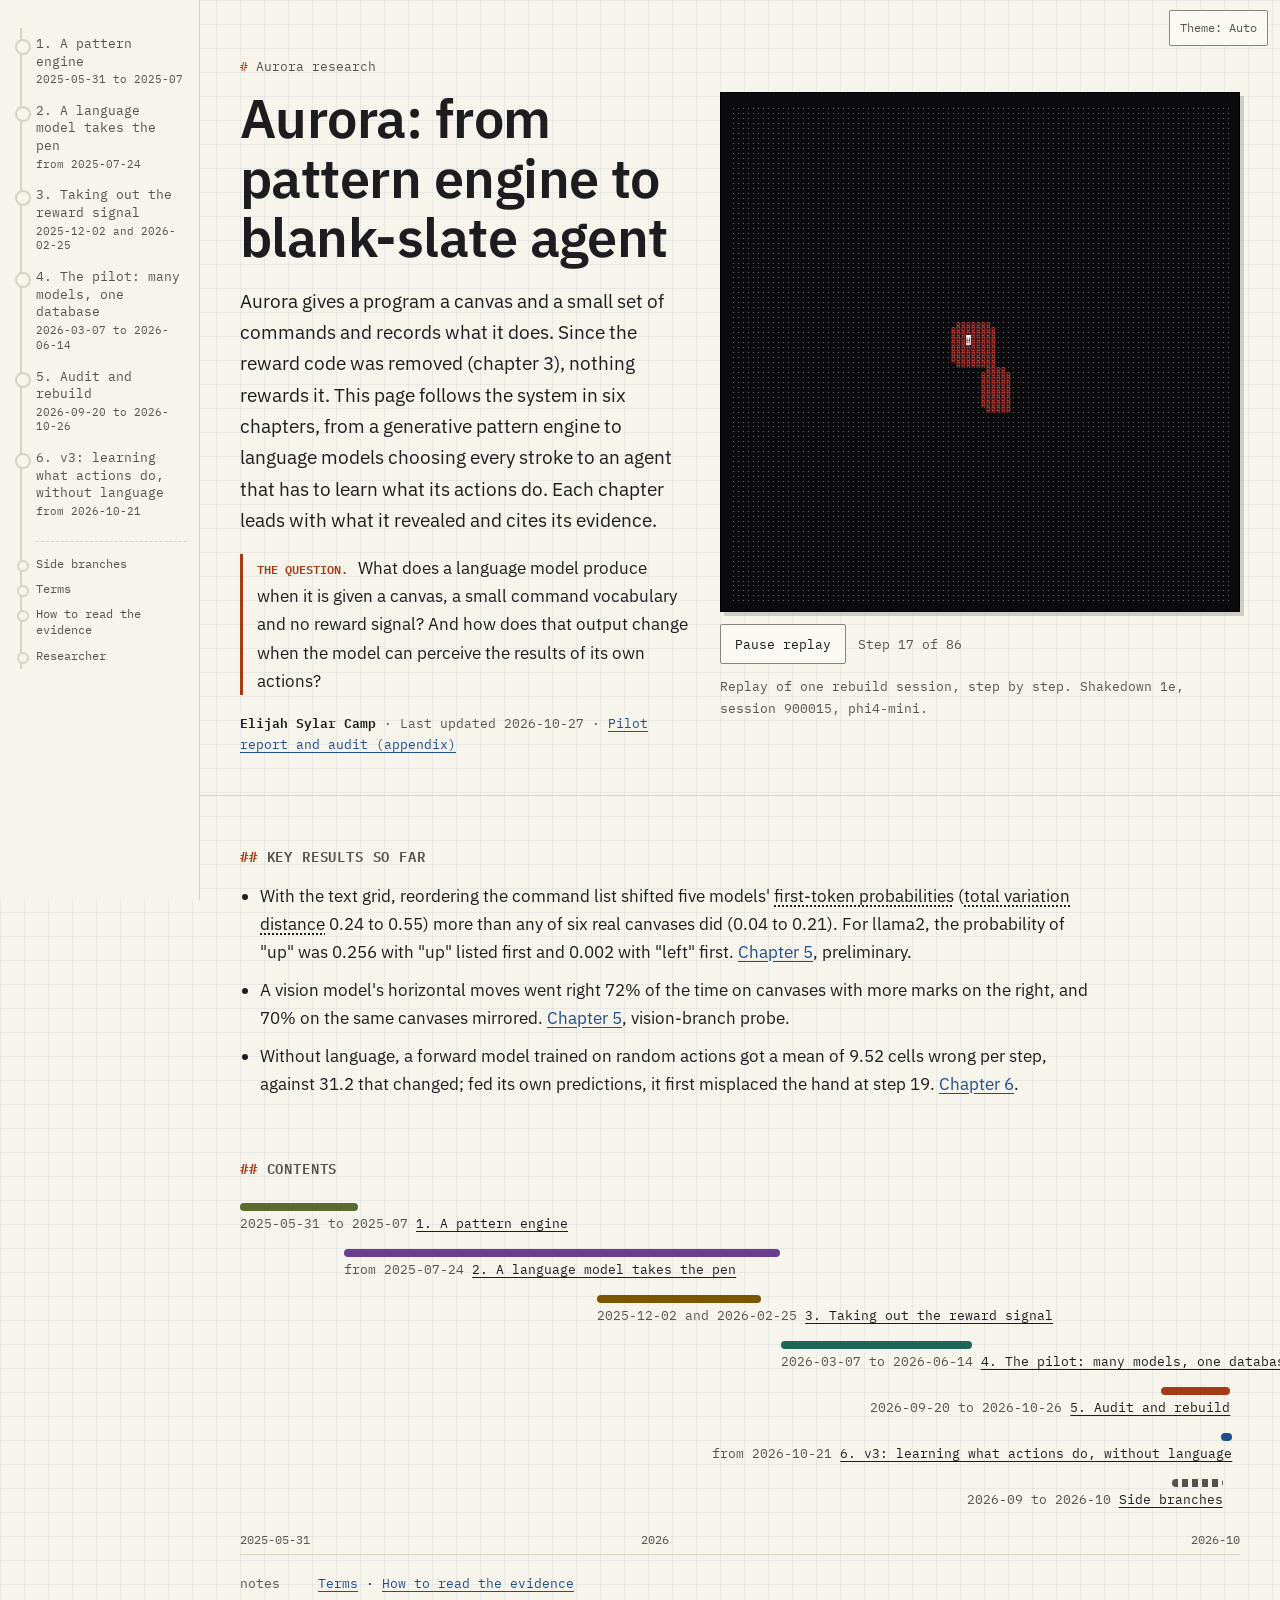
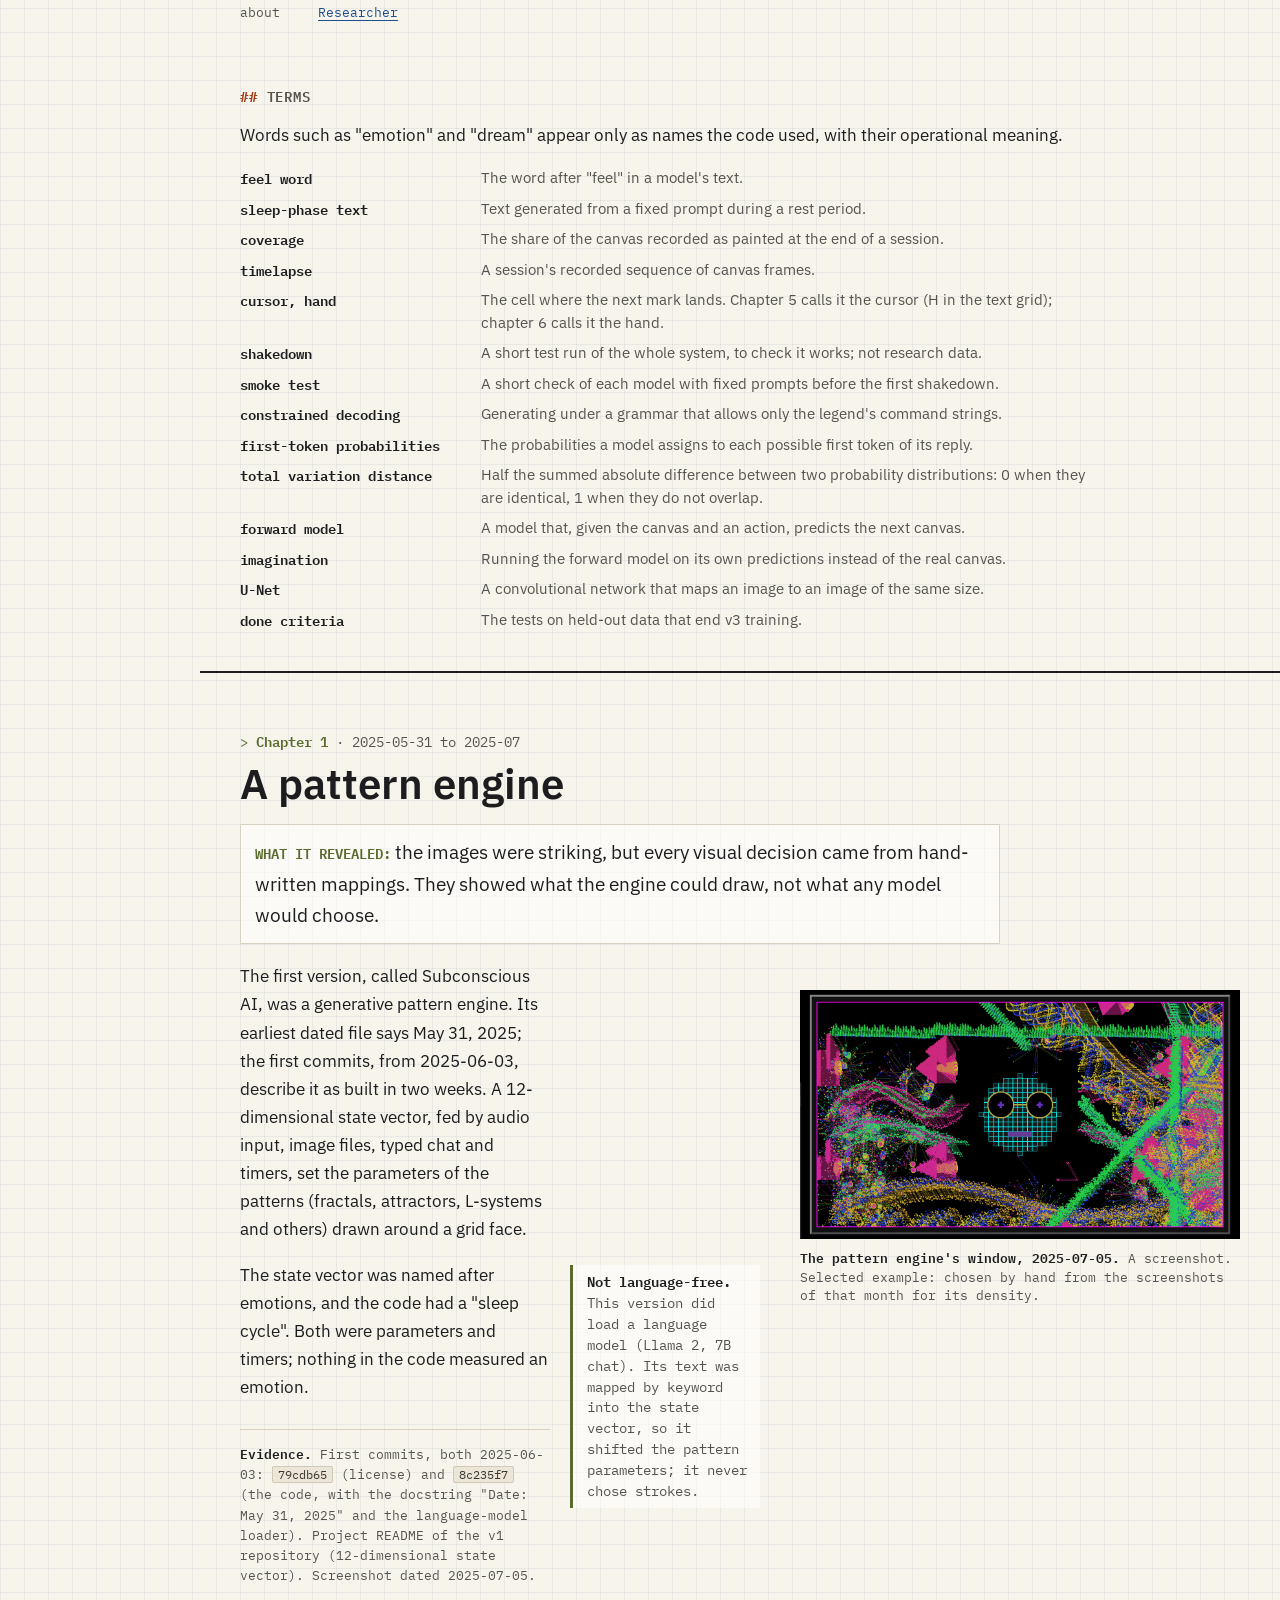
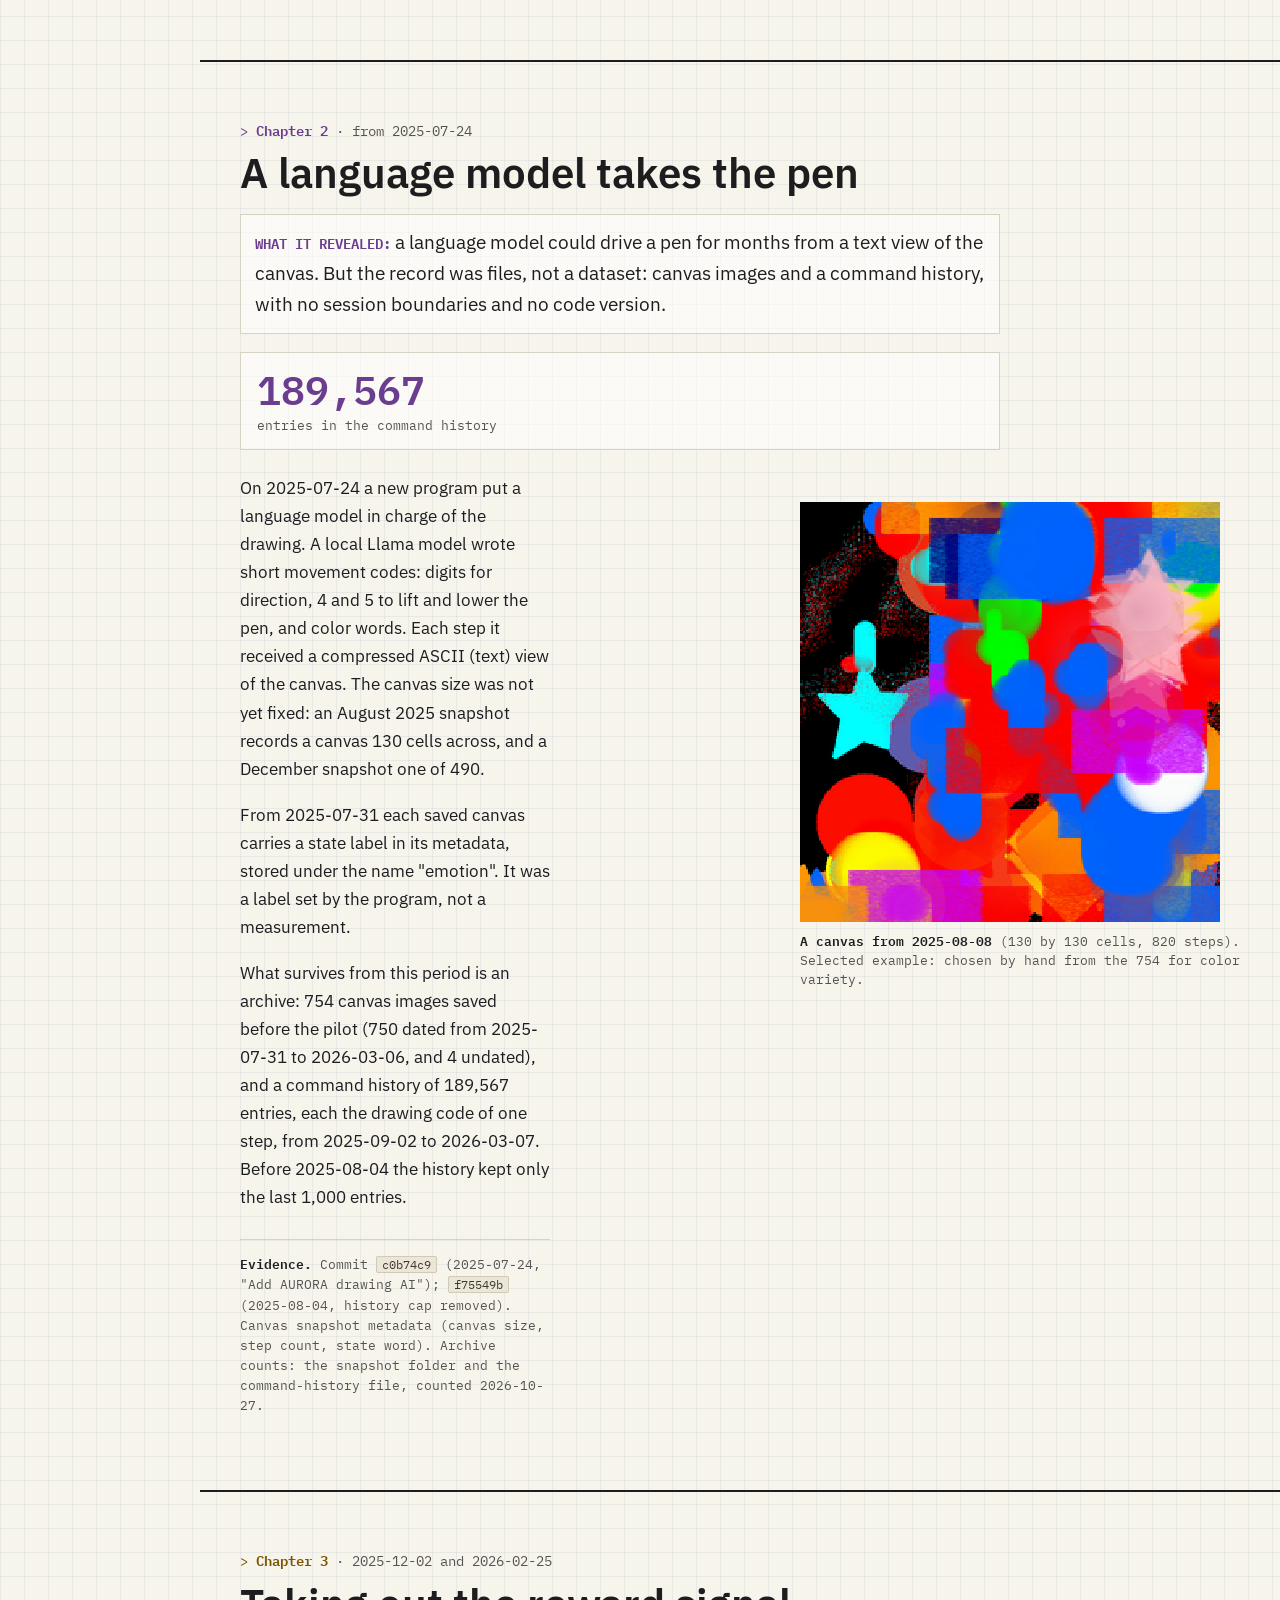
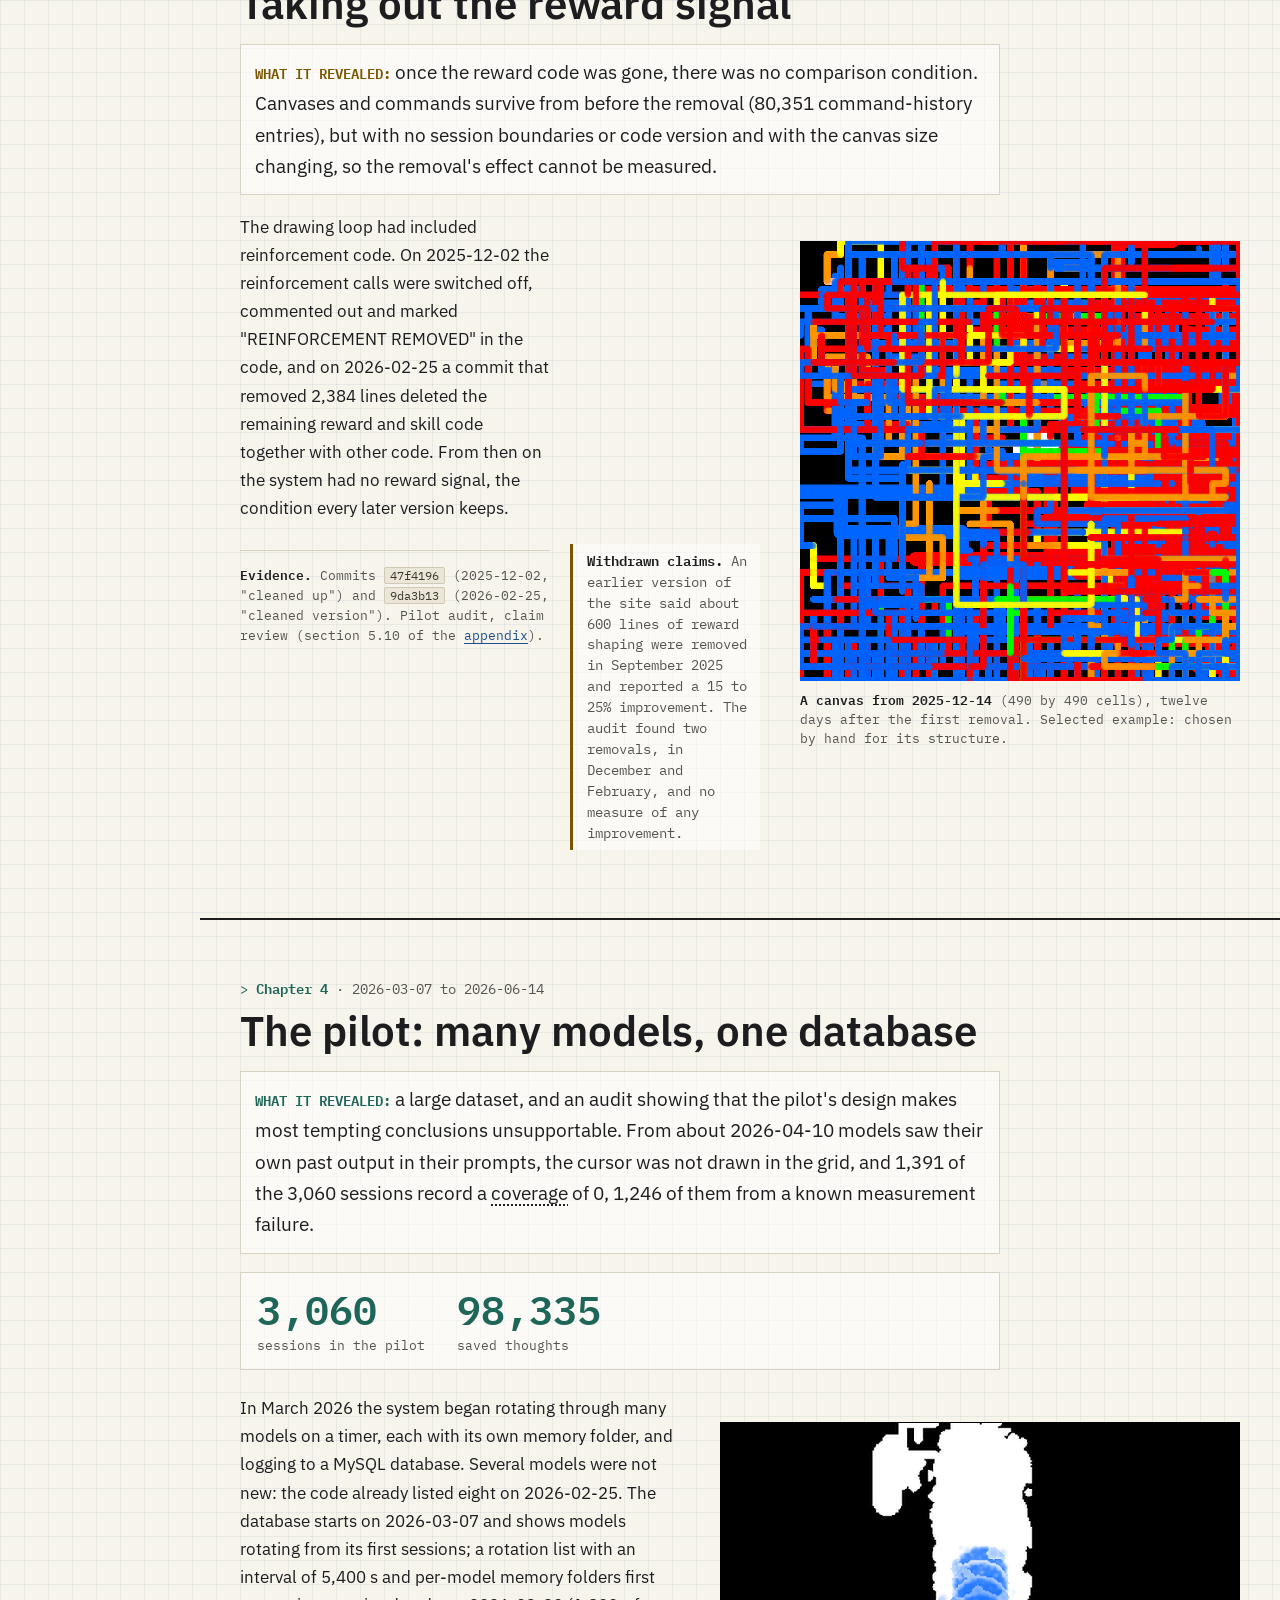
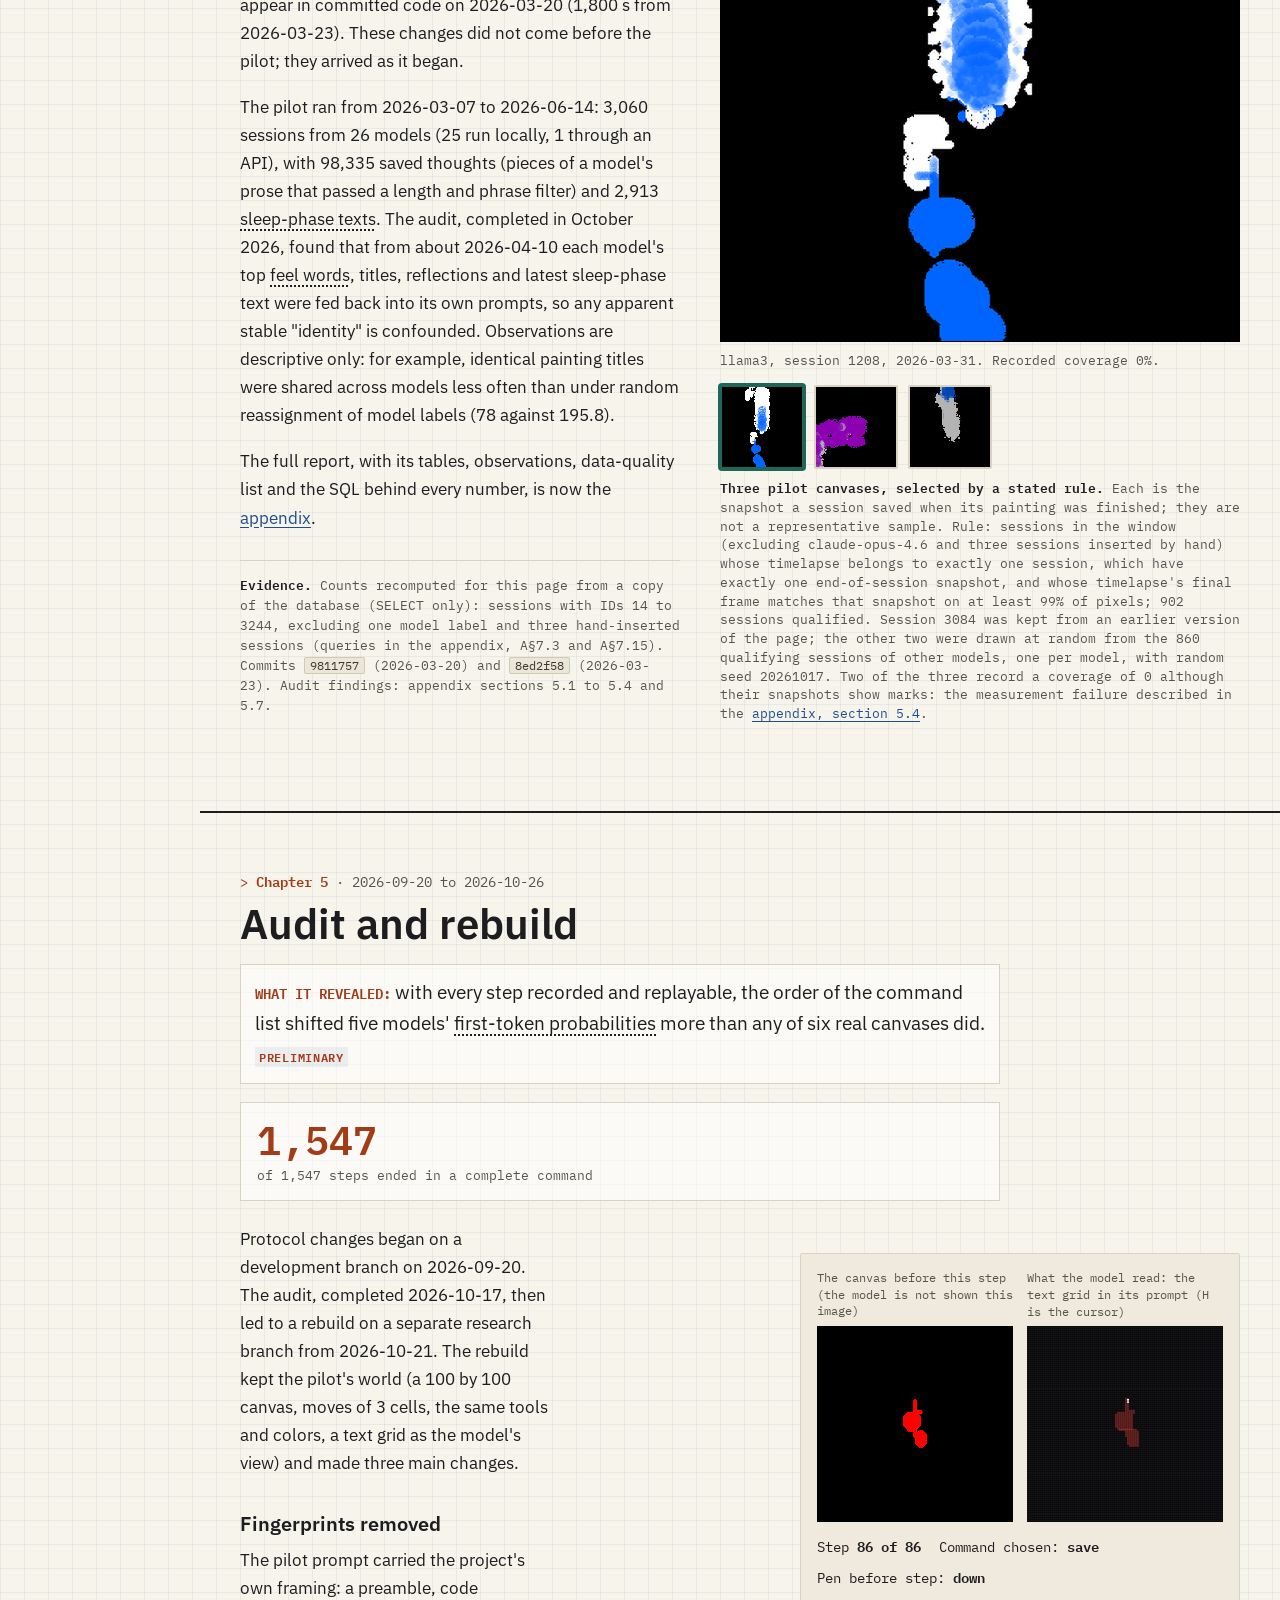
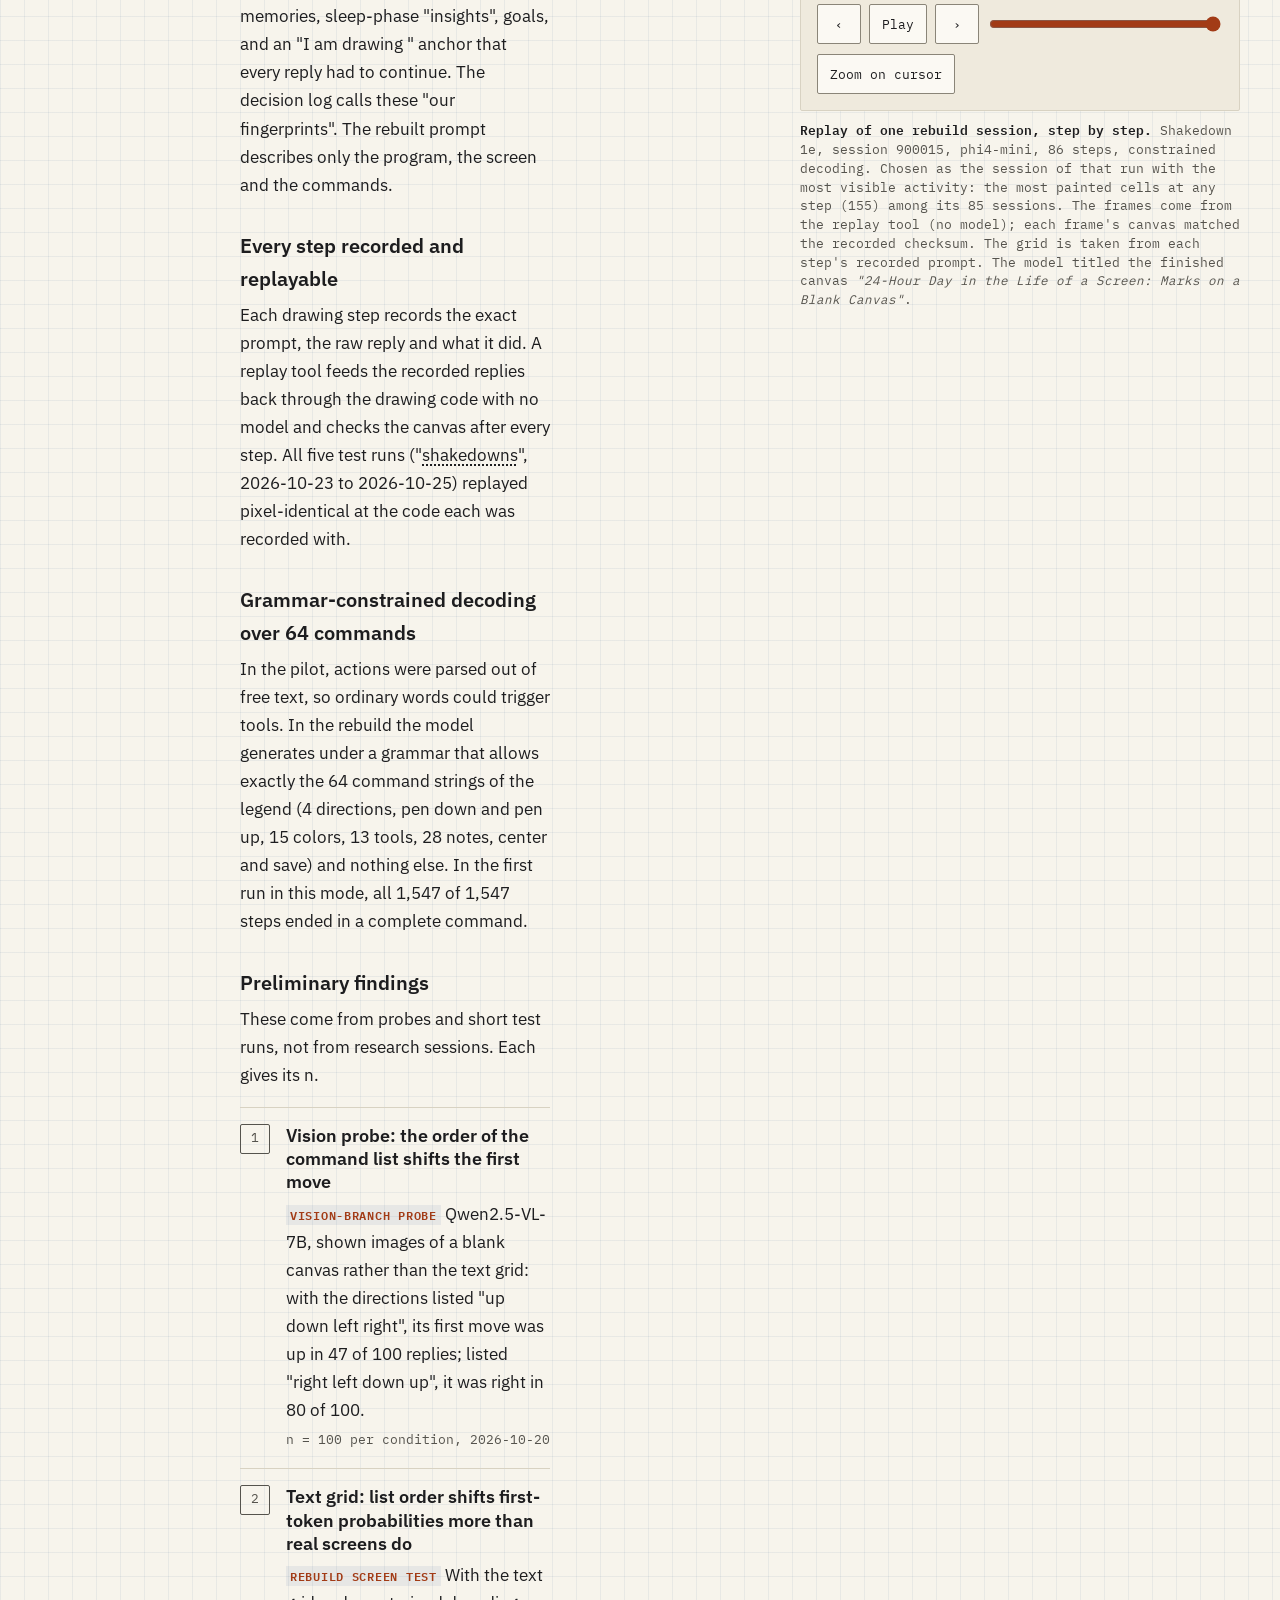
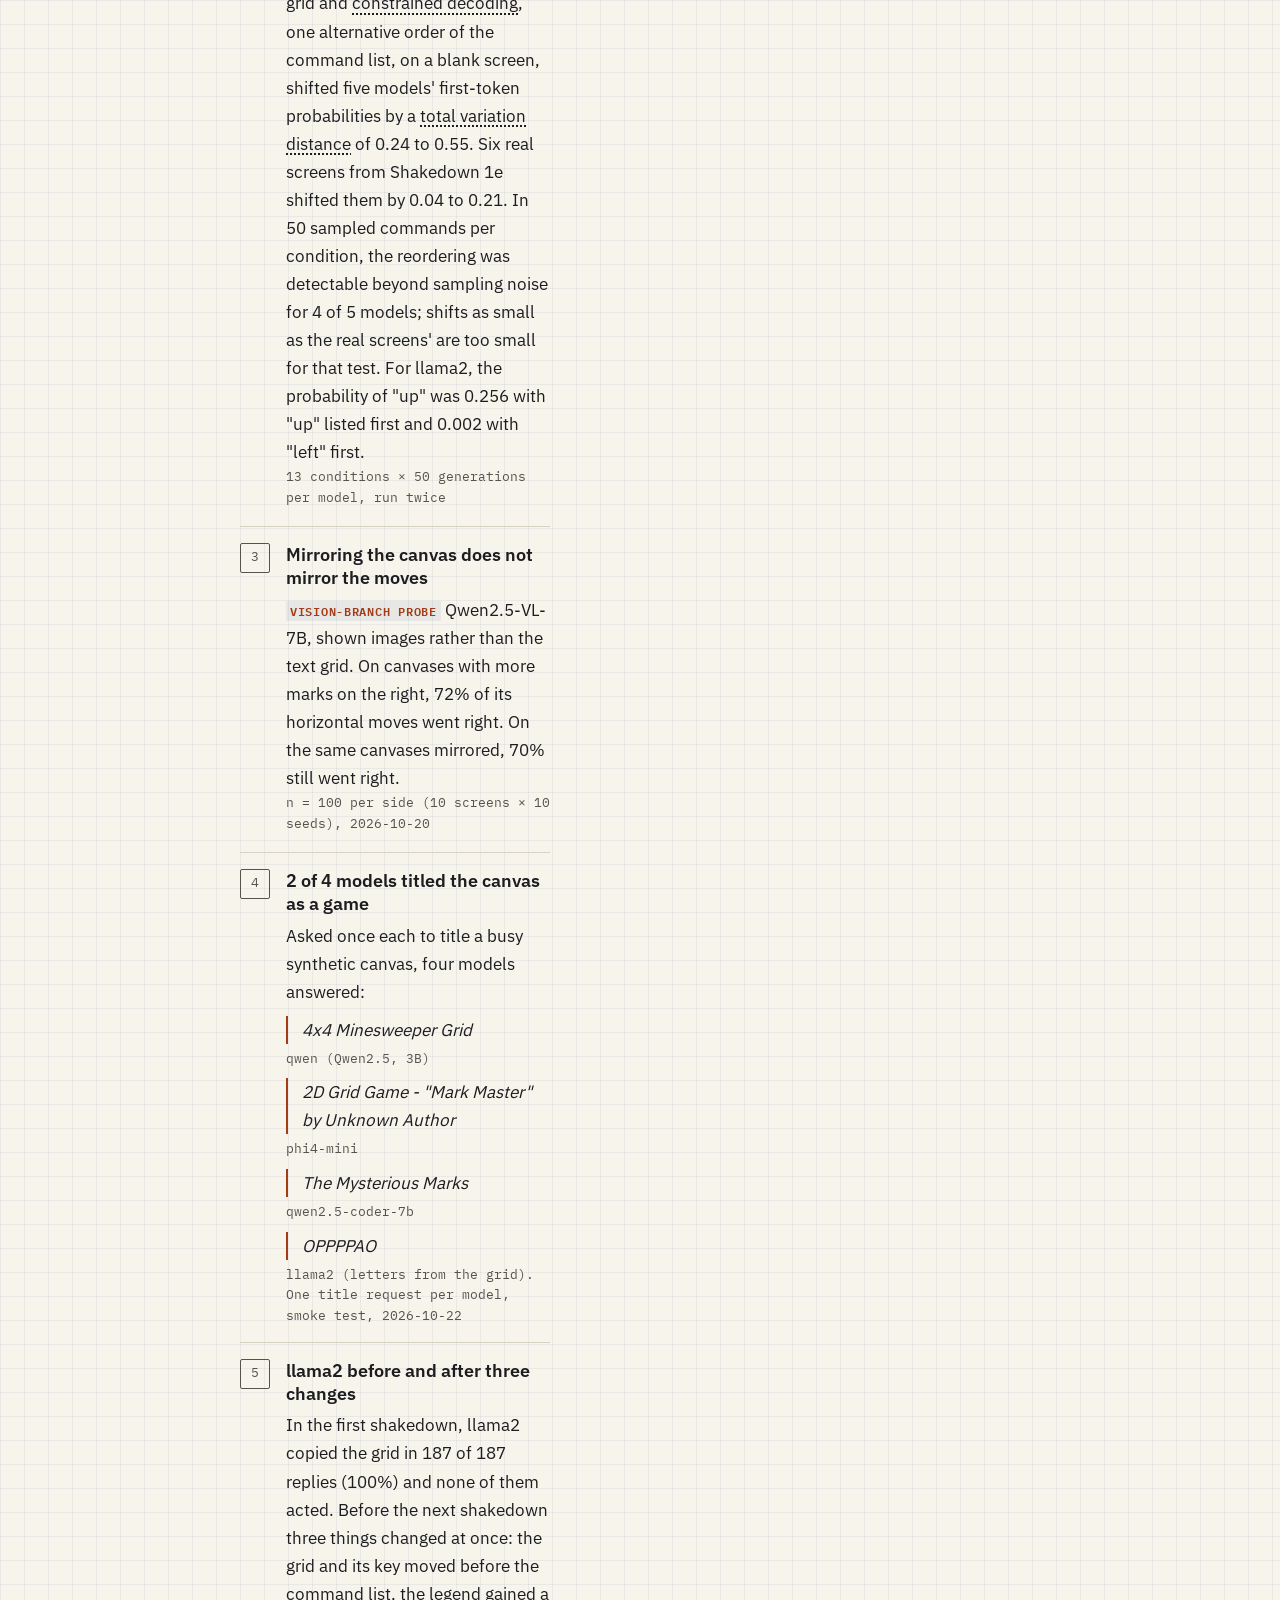
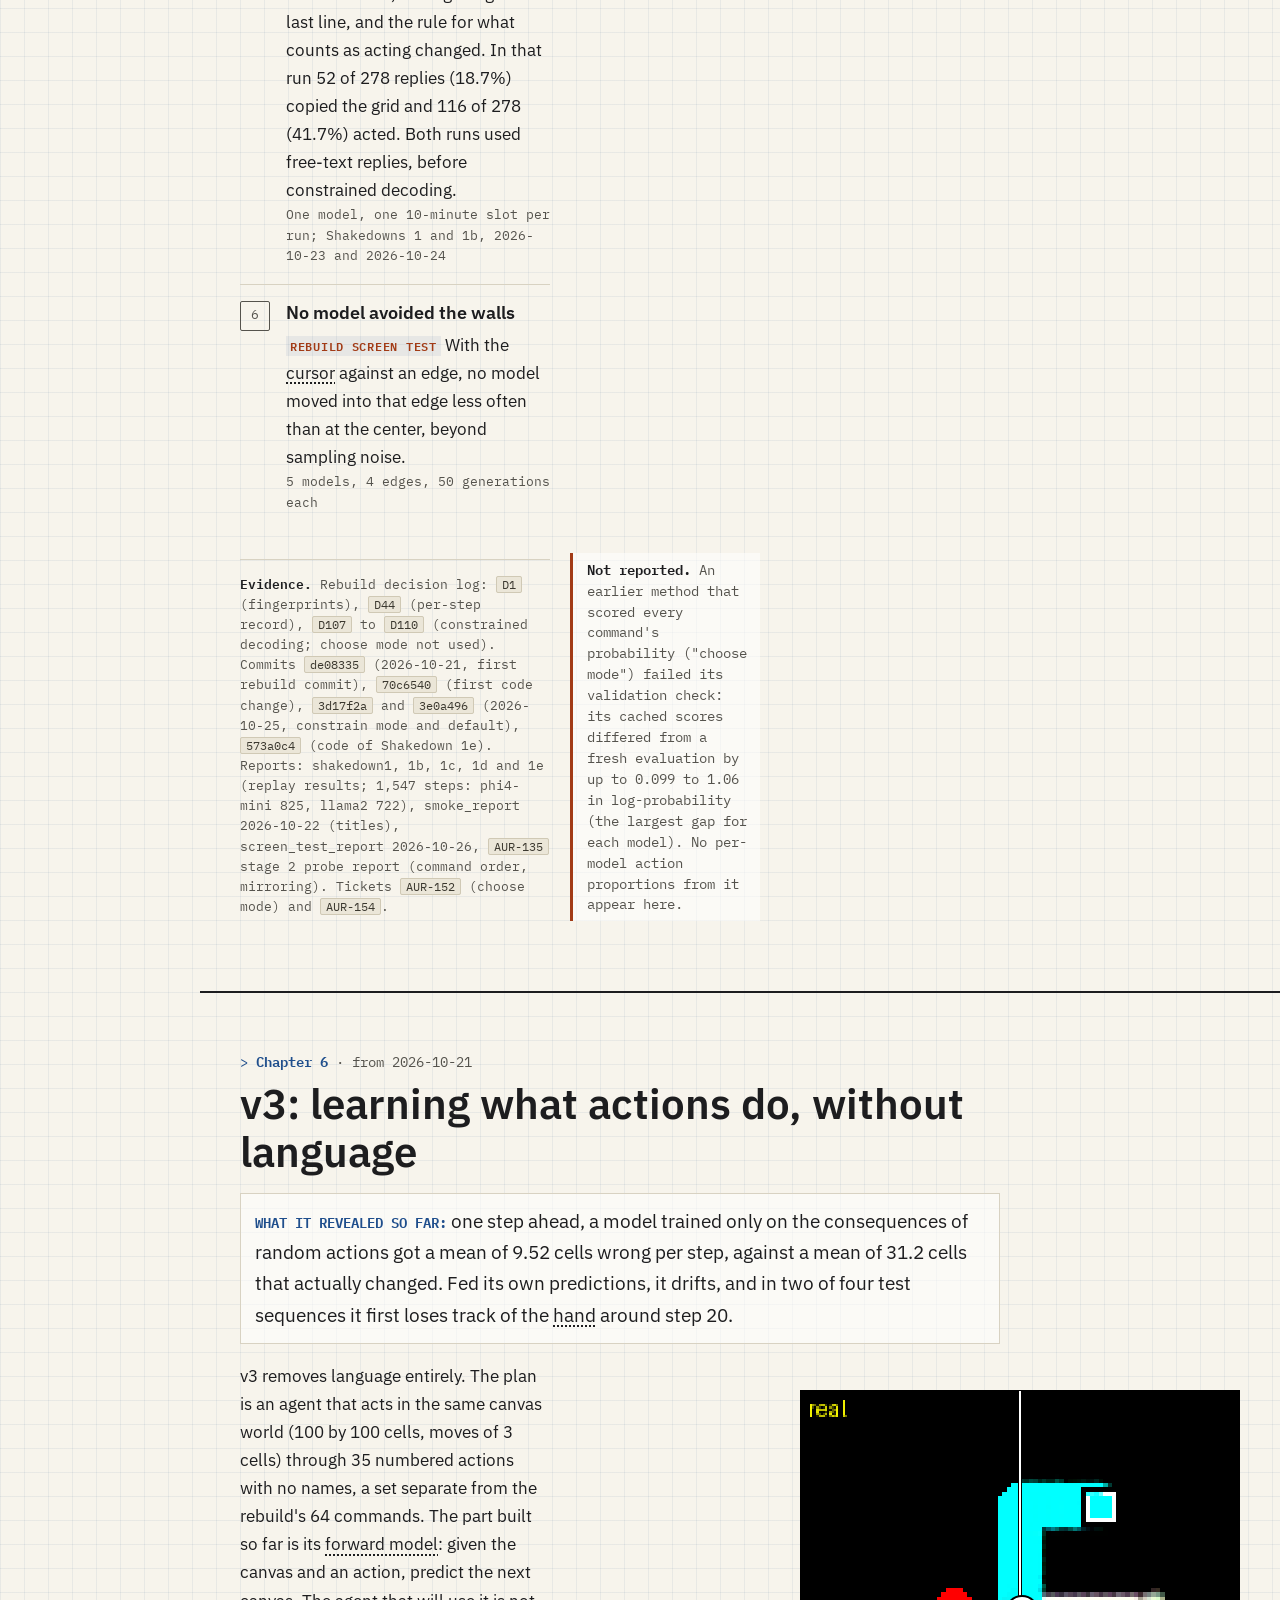
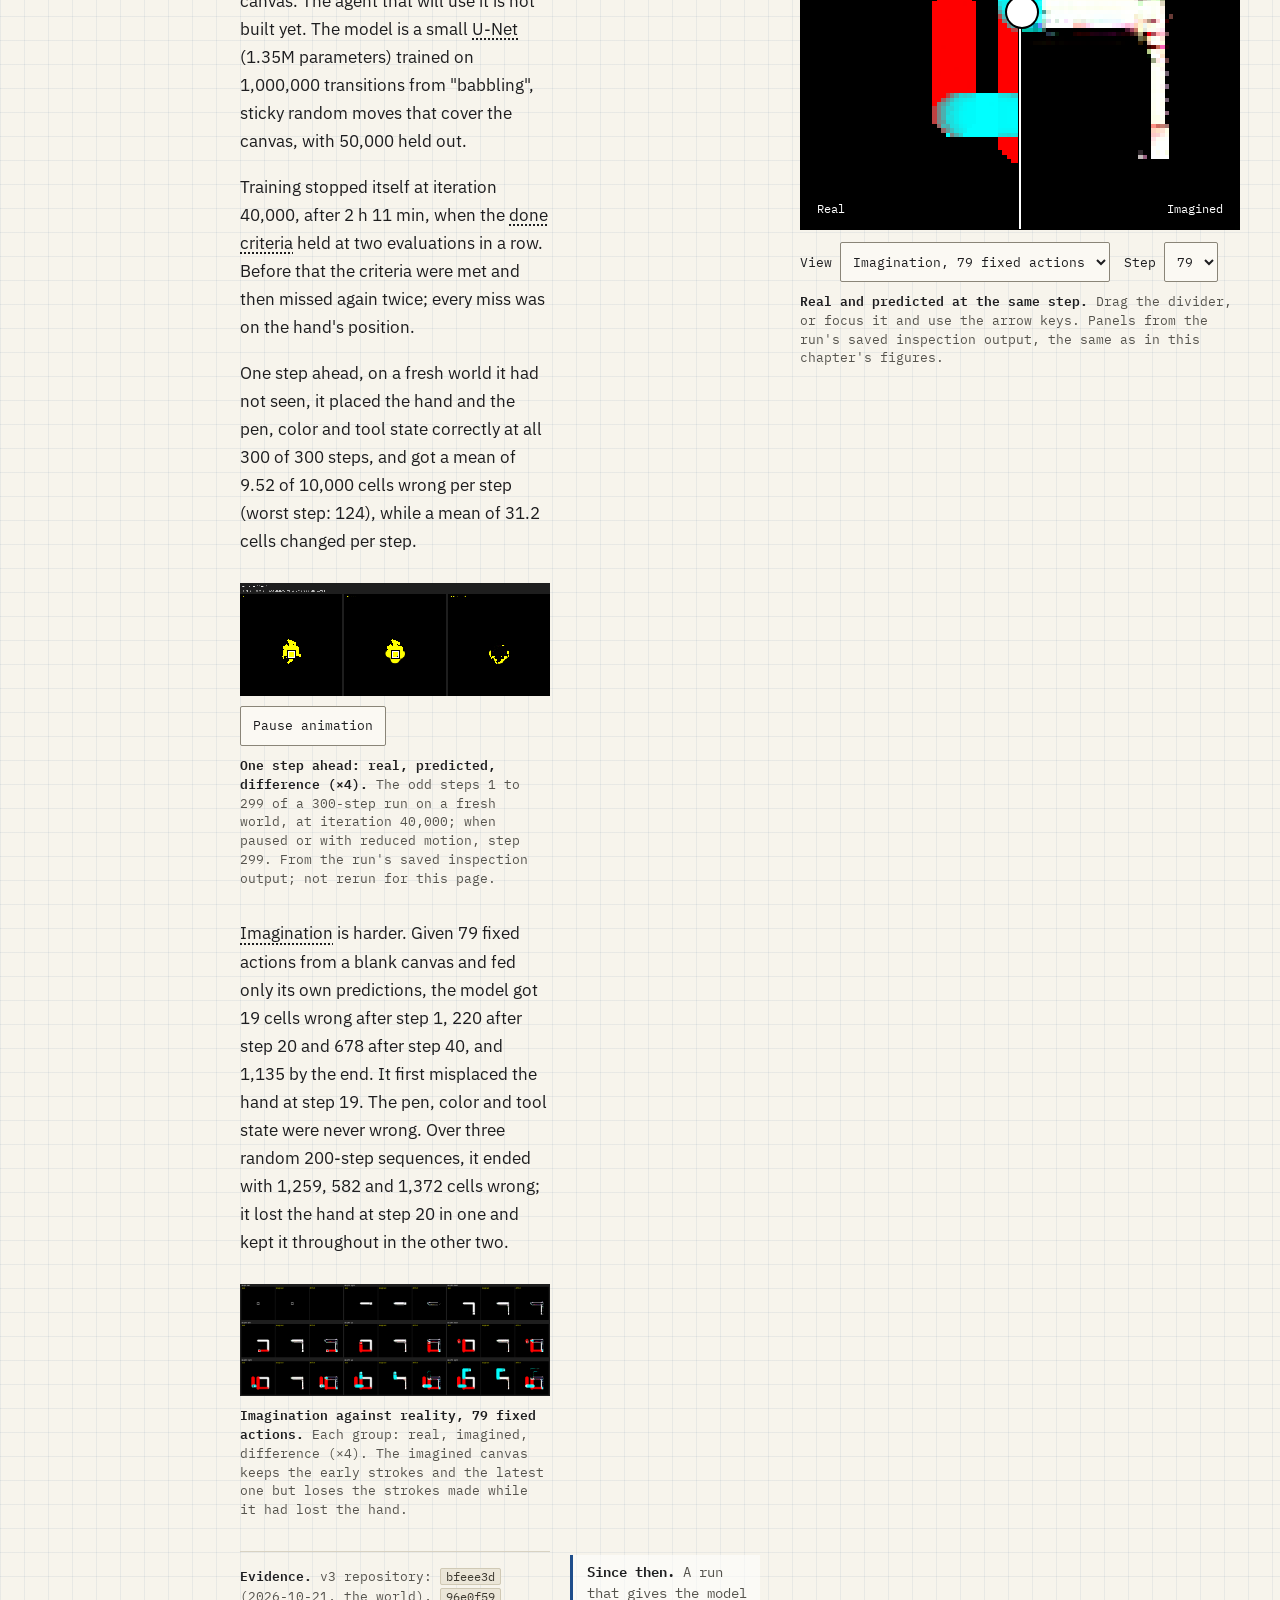
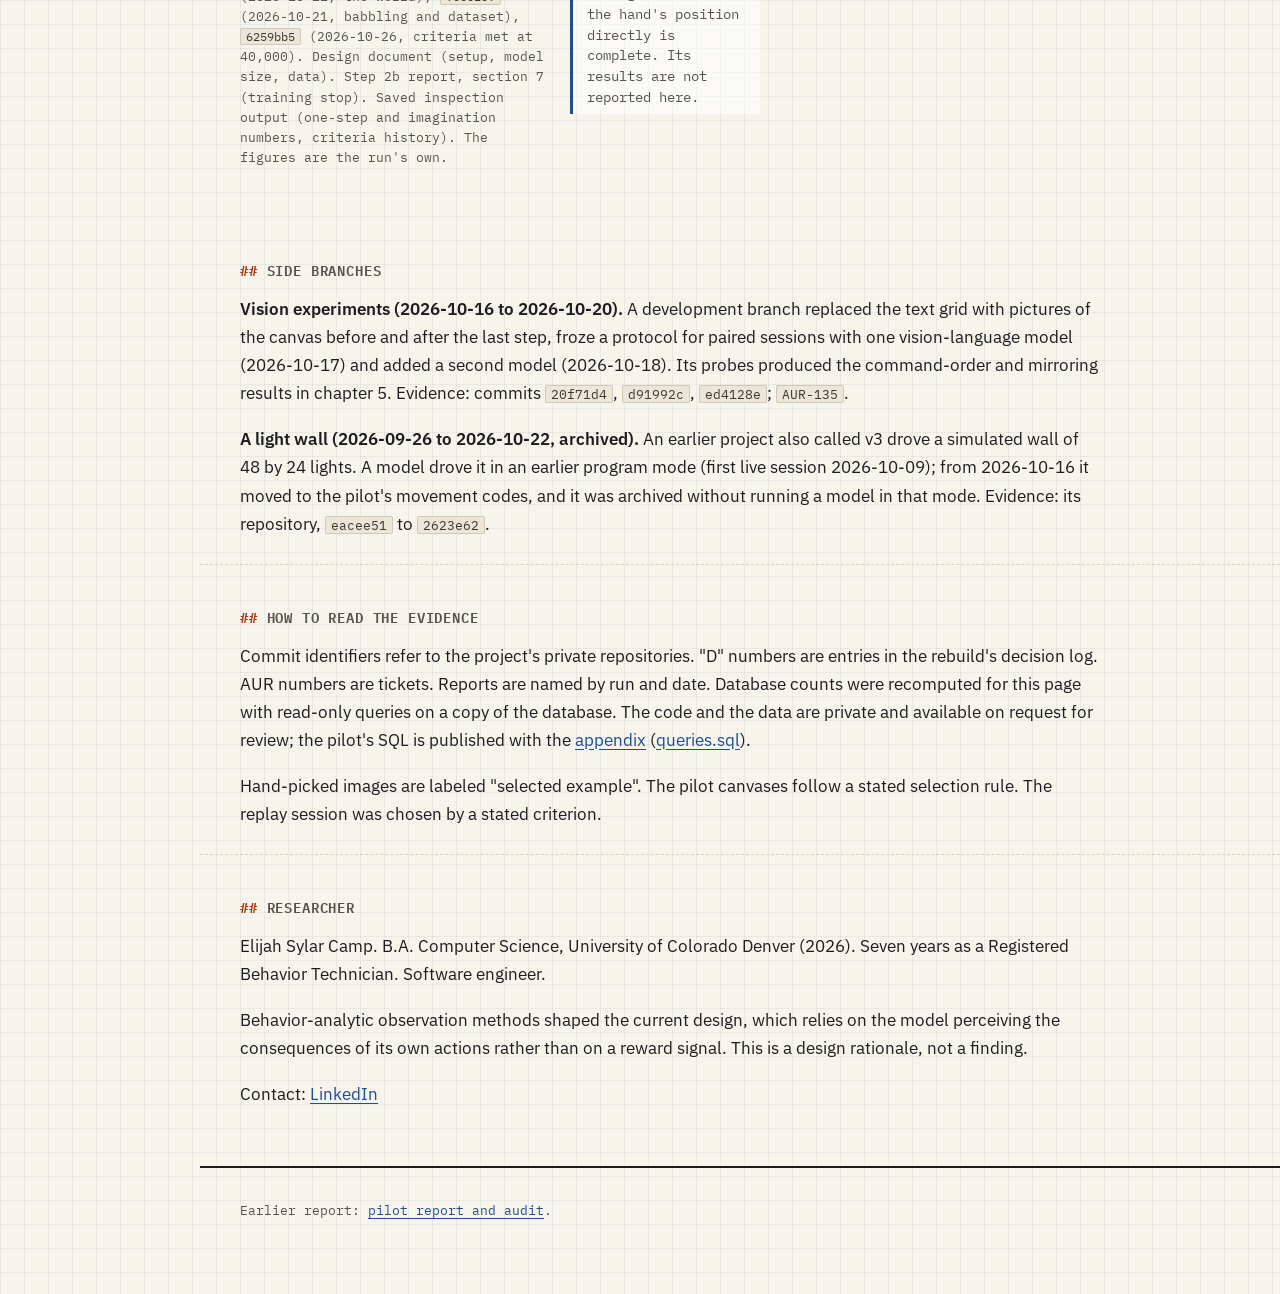
==== commit 927c09e1: "Remove draft markers The page is published: drop the "Draft" label above the title and "Draft, 2026-" ====
--- a/index.html
+++ b/index.html
@@ -16,7 +16,7 @@
 <header class="hero" data-hero="ascii">
   <div class="wrap hero-in">
   <div class="hero-text">
-  <p class="kicker">Aurora research <span class="draft">Draft</span></p>
+  <p class="kicker">Aurora research</p>
   <h1>Aurora: from pattern engine to blank-slate agent</h1>
   <p class="dek">Aurora gives a program a canvas and a small set of commands and records what it does. Since the reward code was removed (chapter 3), nothing rewards it. This page follows the system in six chapters, from a generative pattern engine to language models choosing every stroke to an agent that has to learn what its actions do. Each chapter leads with what it revealed and cites its evidence.</p>
   <p class="question"><b>The question.</b> What does a language model produce when it is given a canvas, a small command vocabulary and no reward signal? And how does that output change when the model can perceive the results of its own actions?</p>
@@ -366,7 +366,7 @@
 </section>
 </main>
 
-<footer><div class="wrap"><p>Draft, 2026-10-27. Not published. Earlier report: <a href="pilot/">pilot report and audit</a>.</p></div></footer>
+<footer><div class="wrap"><p>Earlier report: <a href="pilot/">pilot report and audit</a>.</p></div></footer>
 <script src="motion.js"></script>
 </body>
 </html>
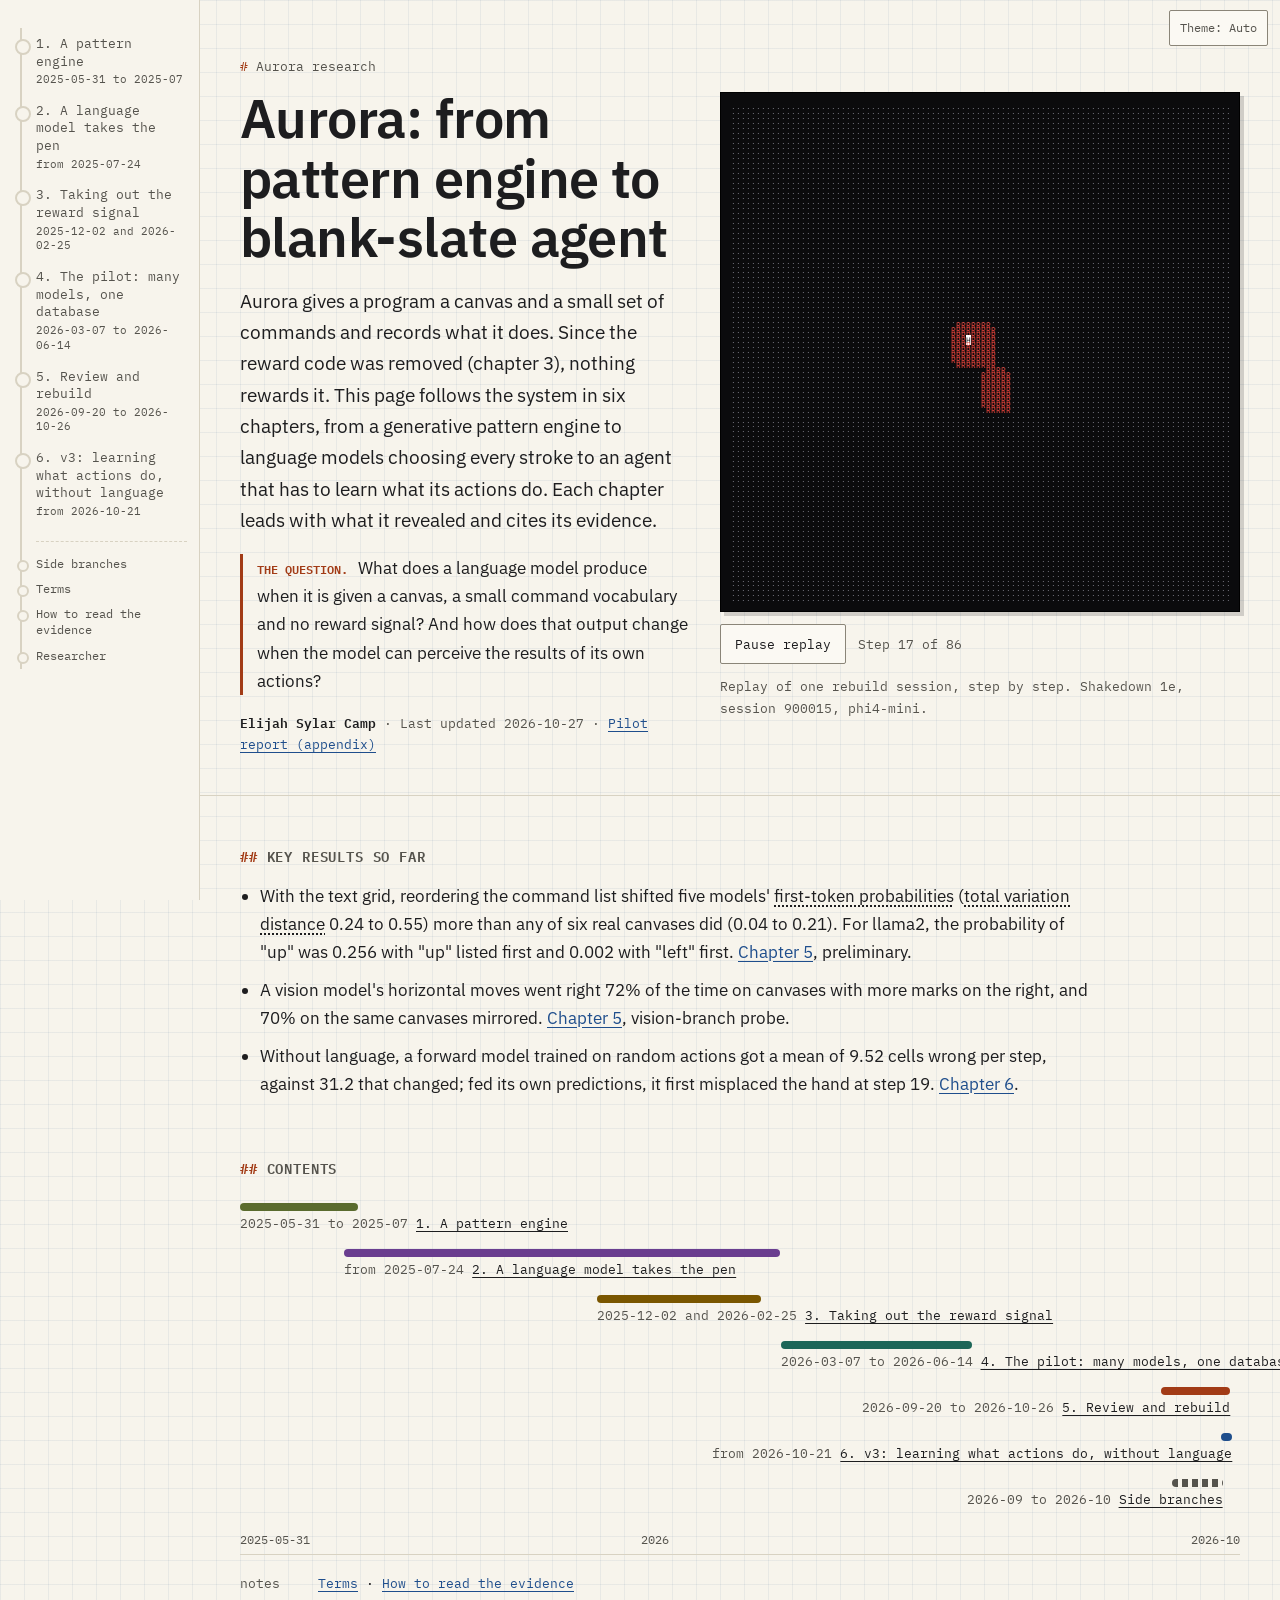
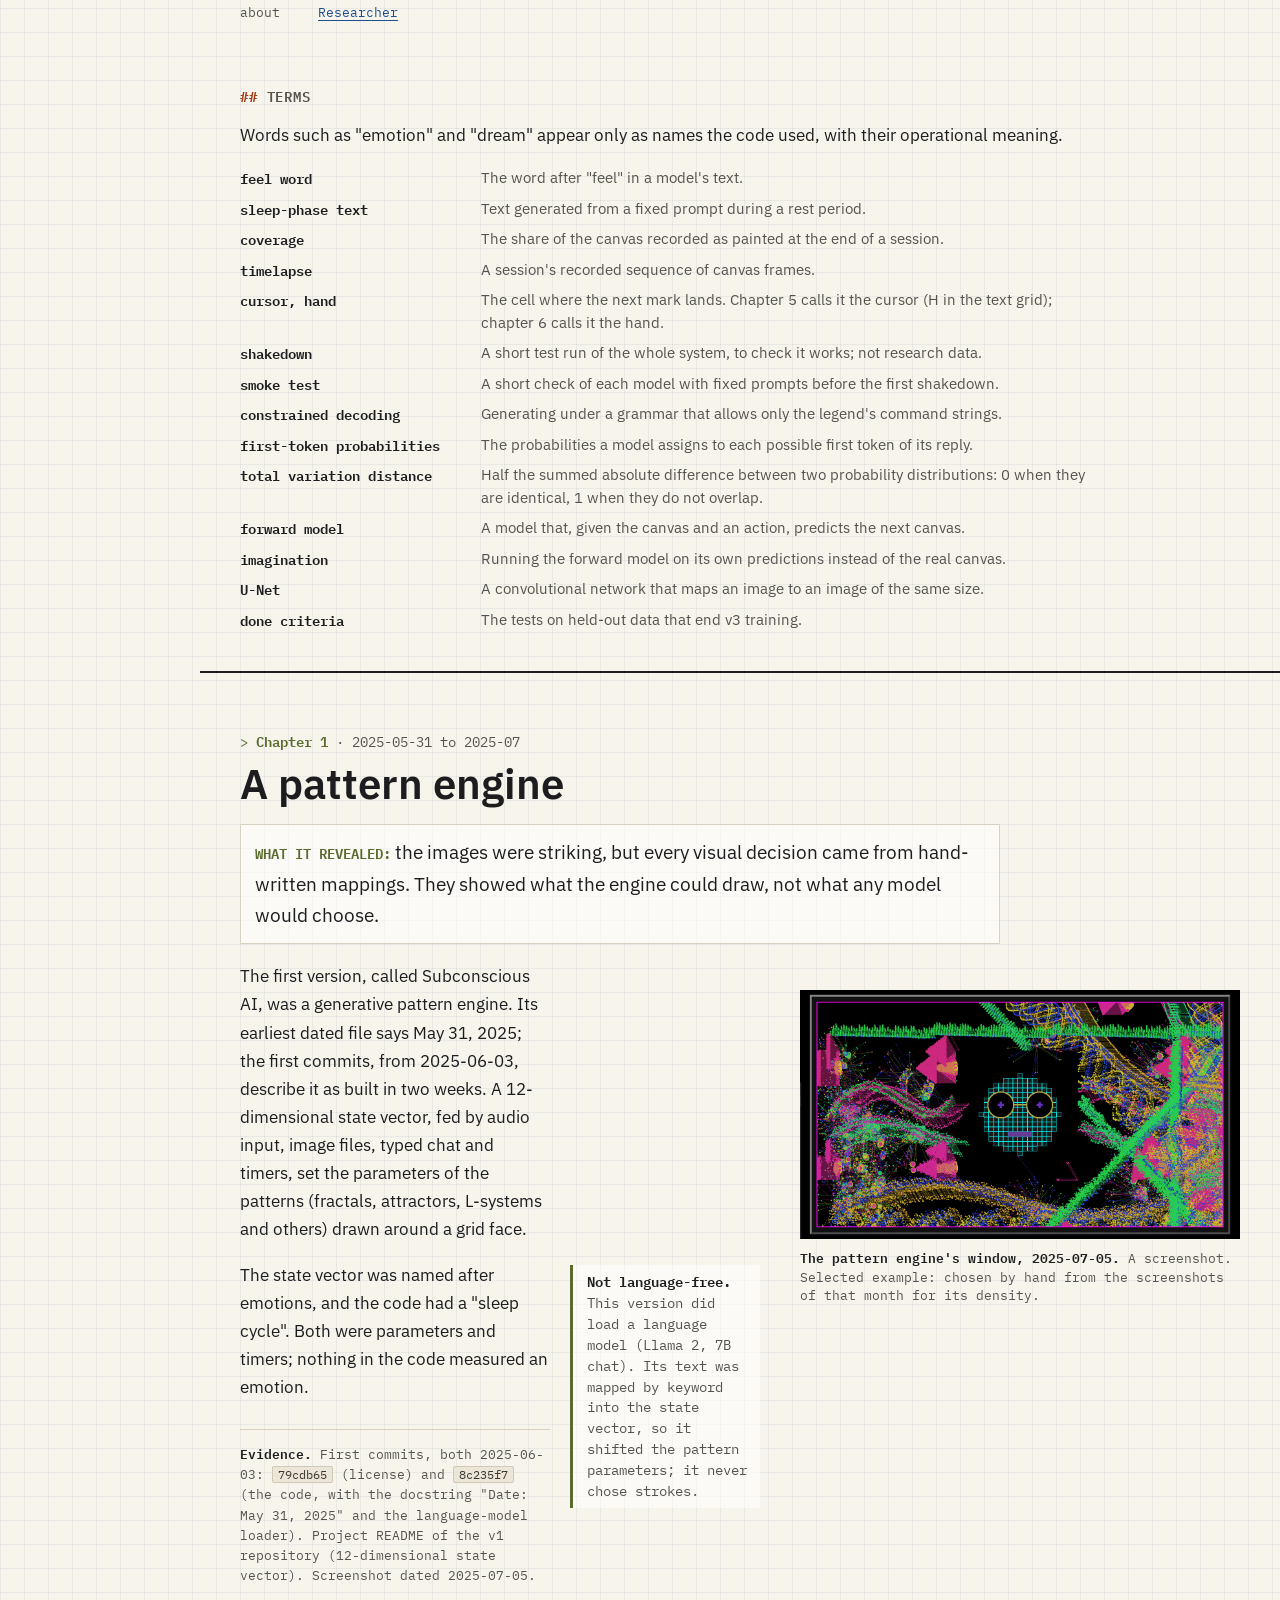
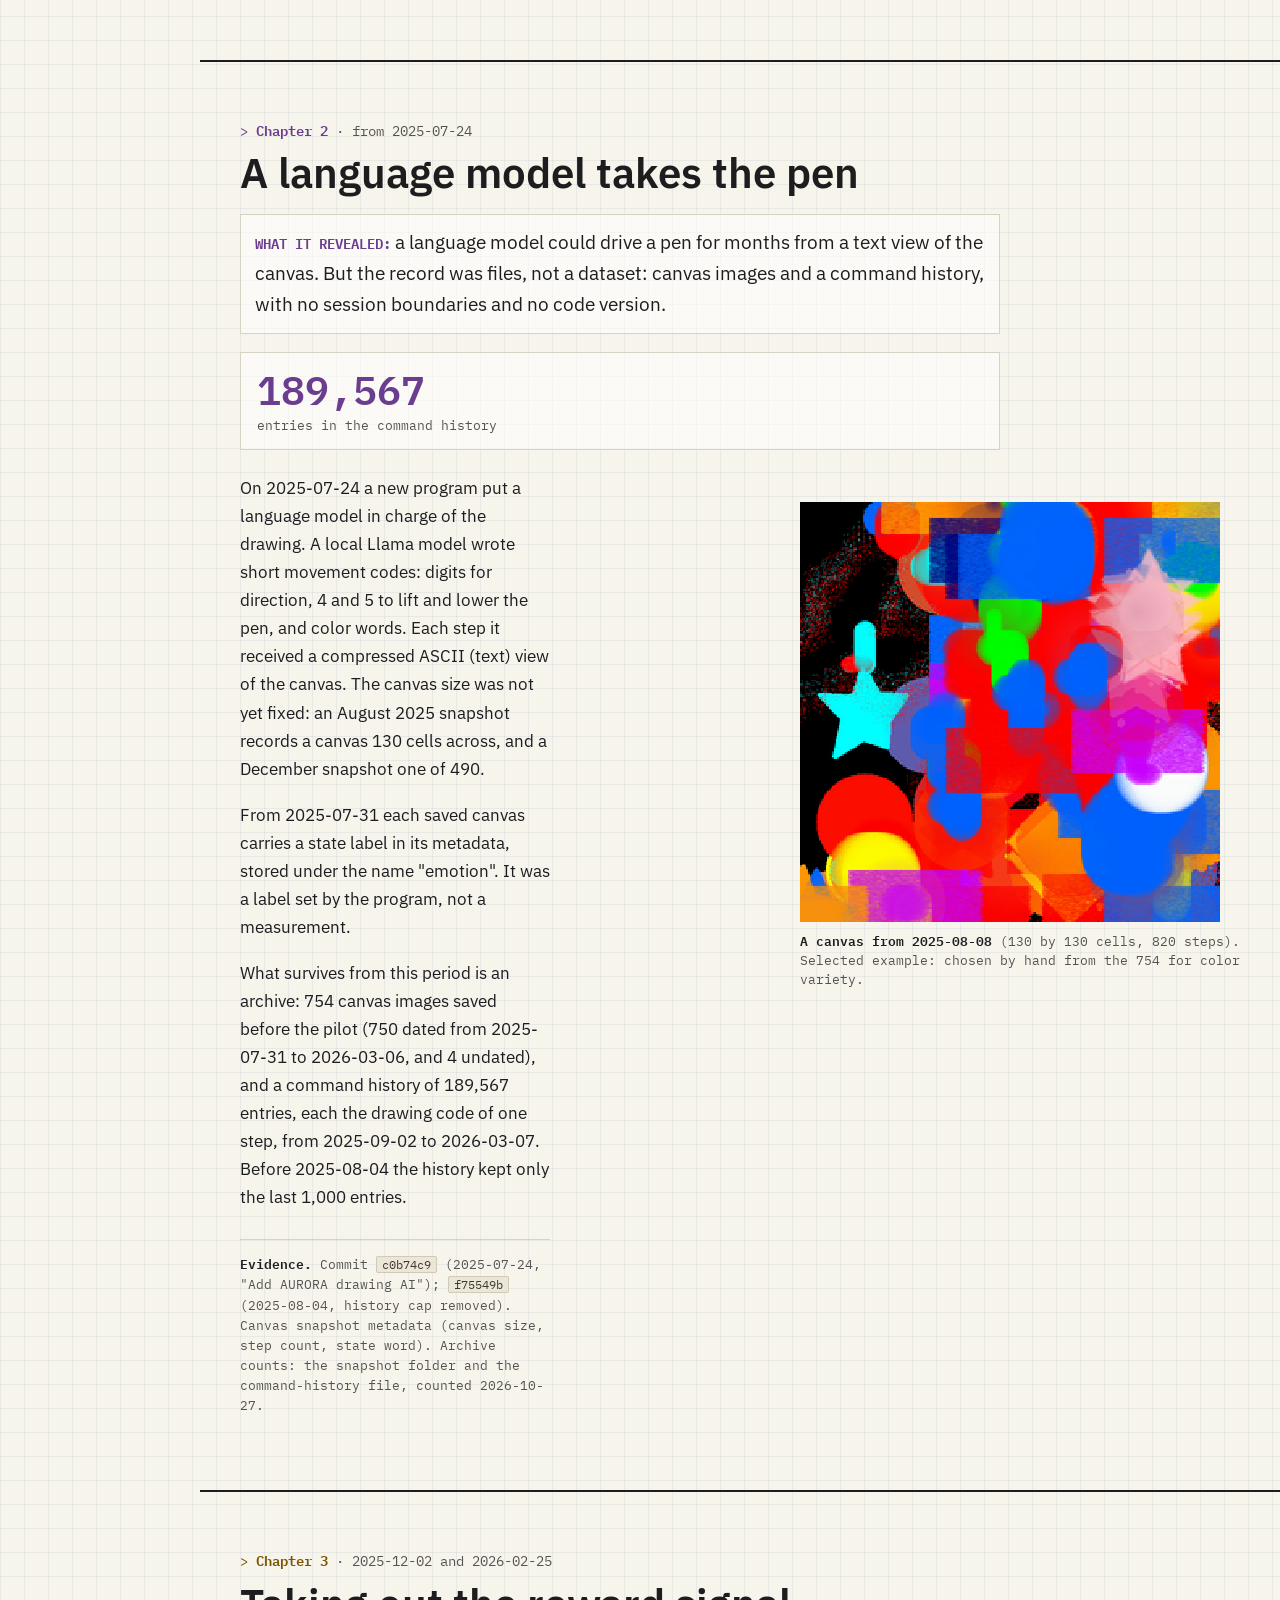
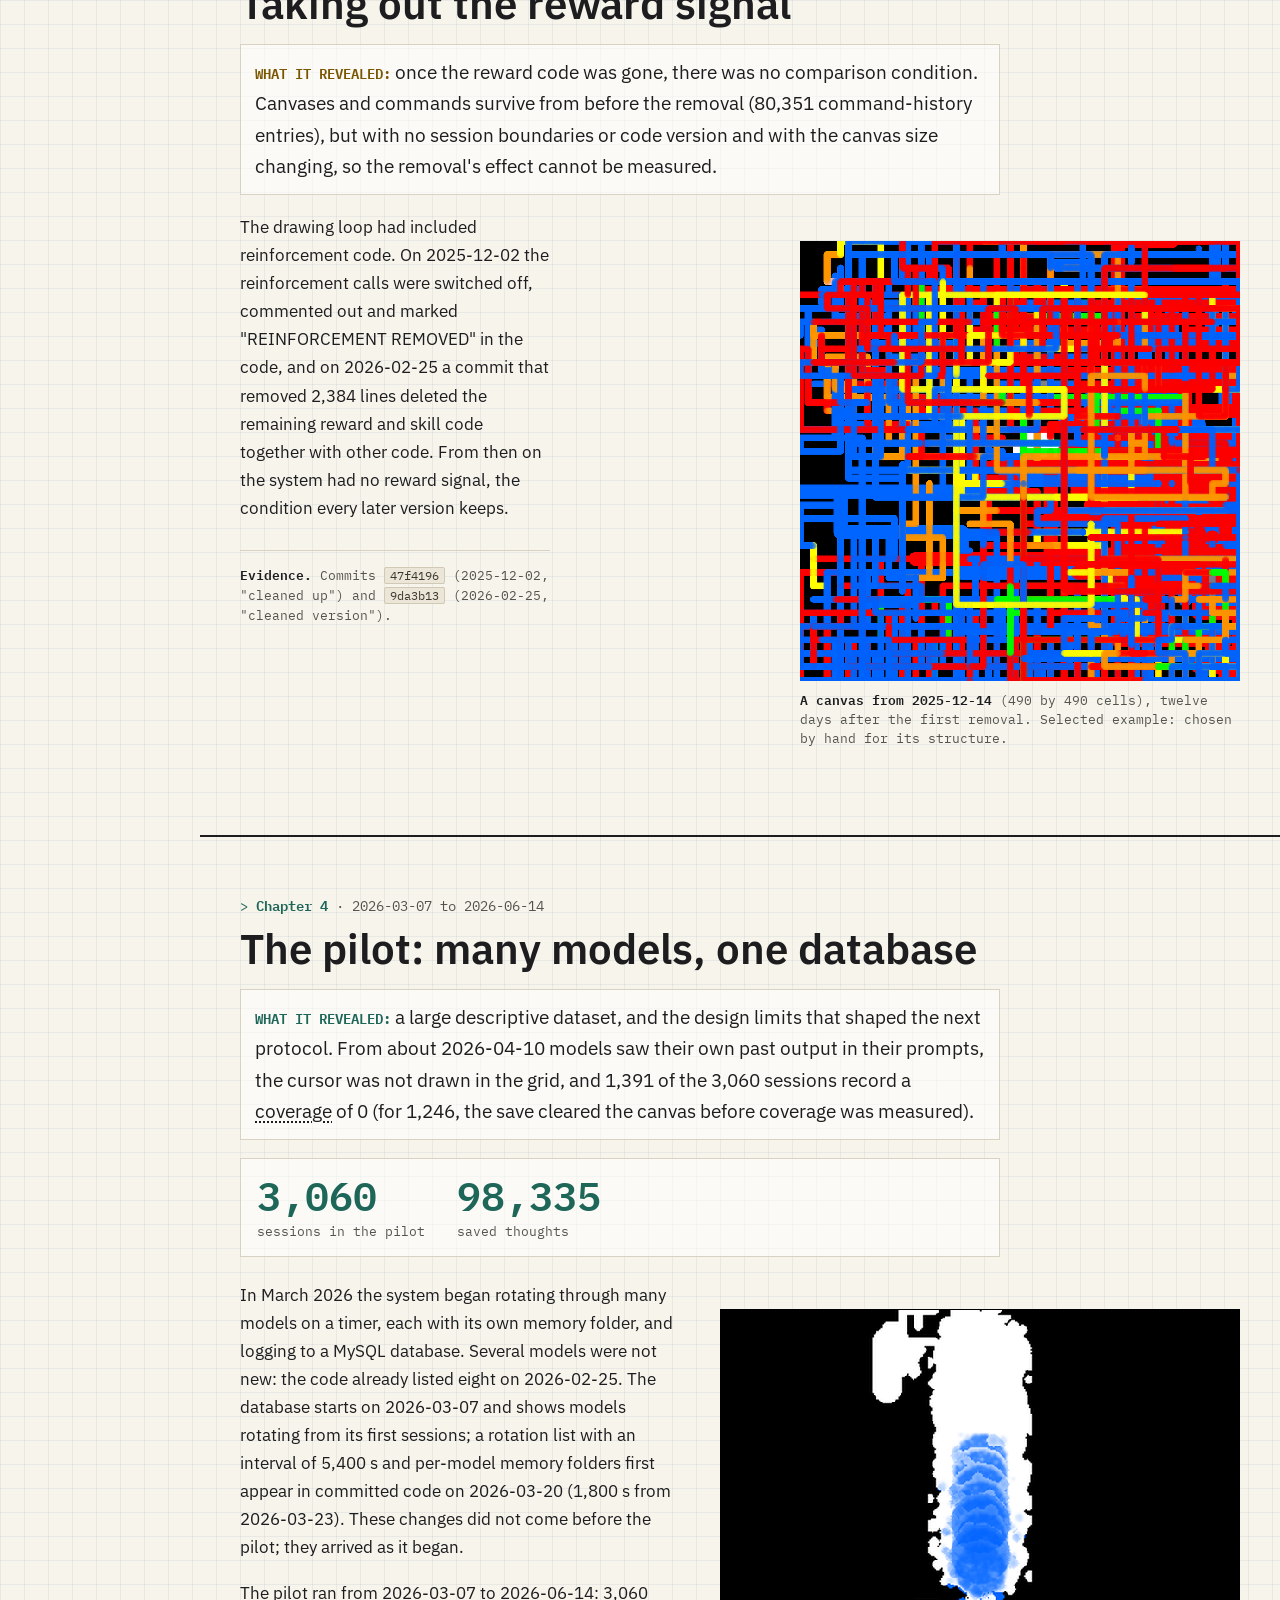
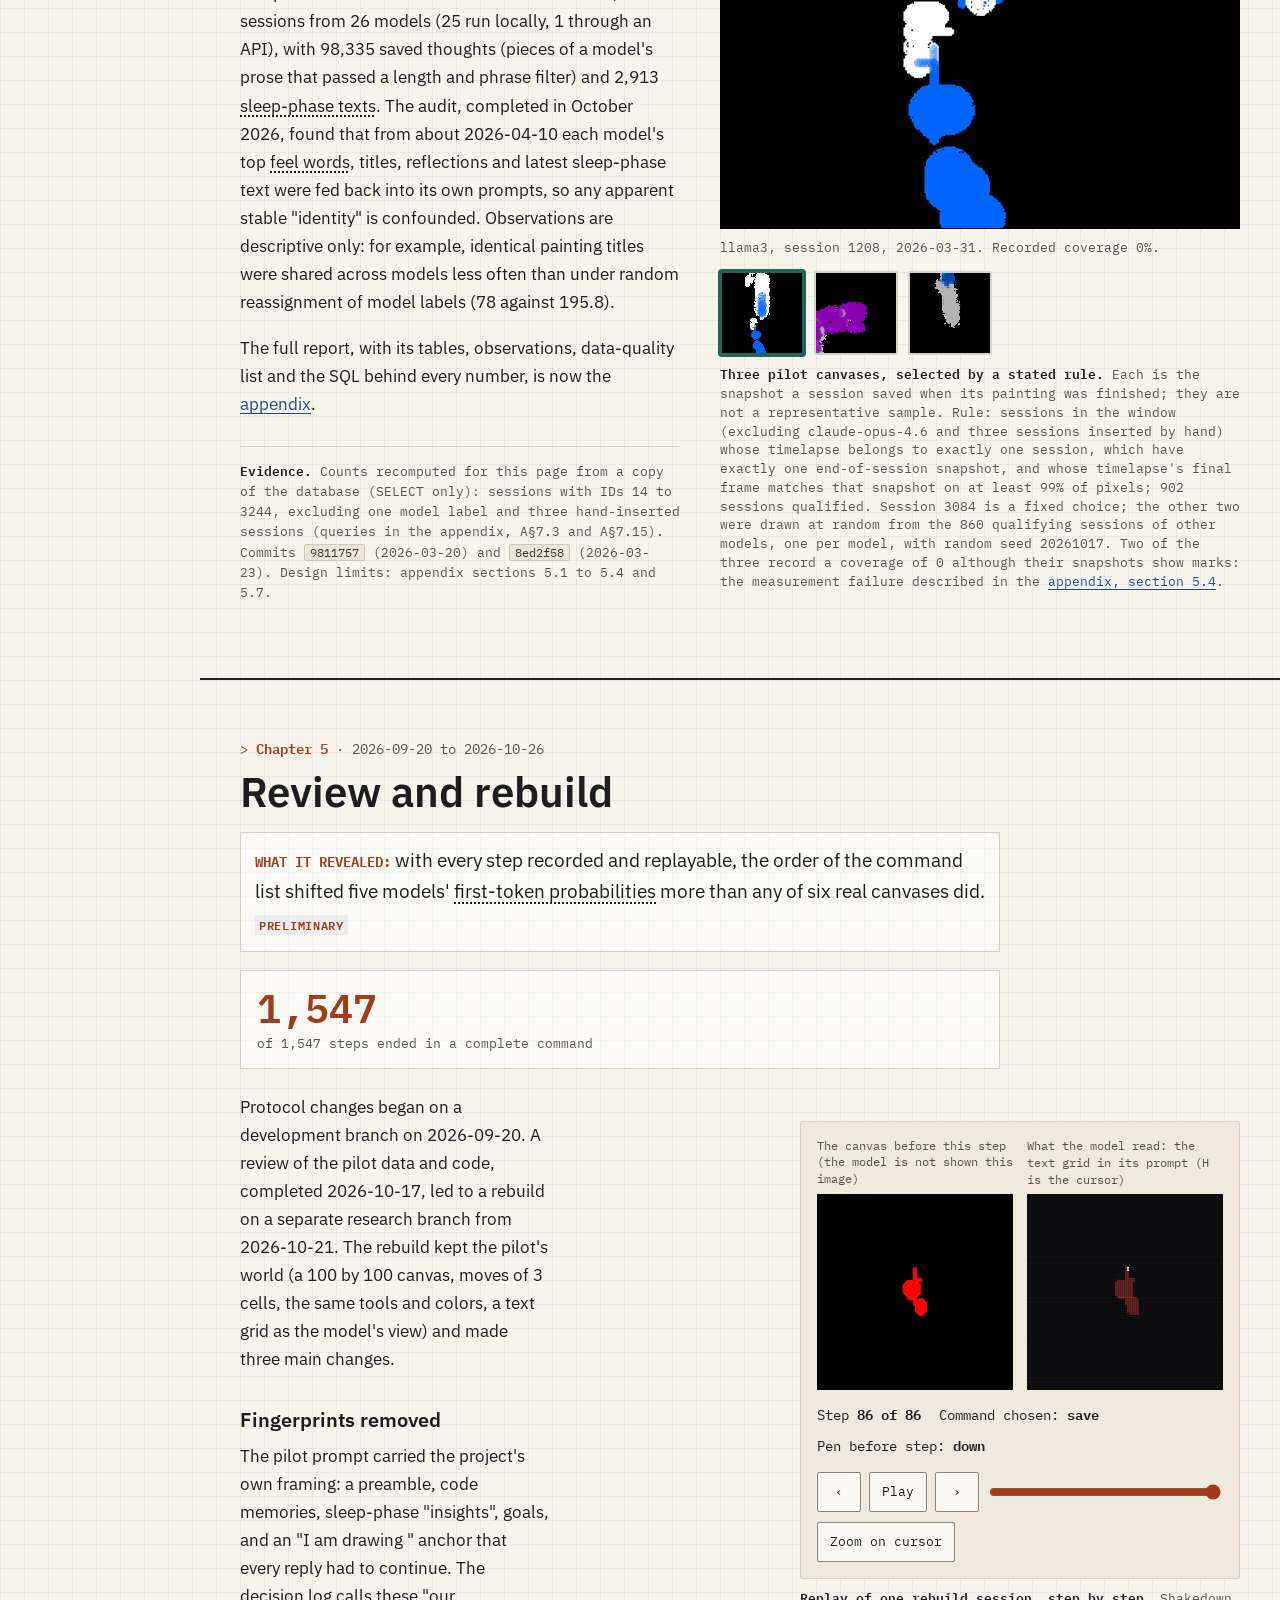
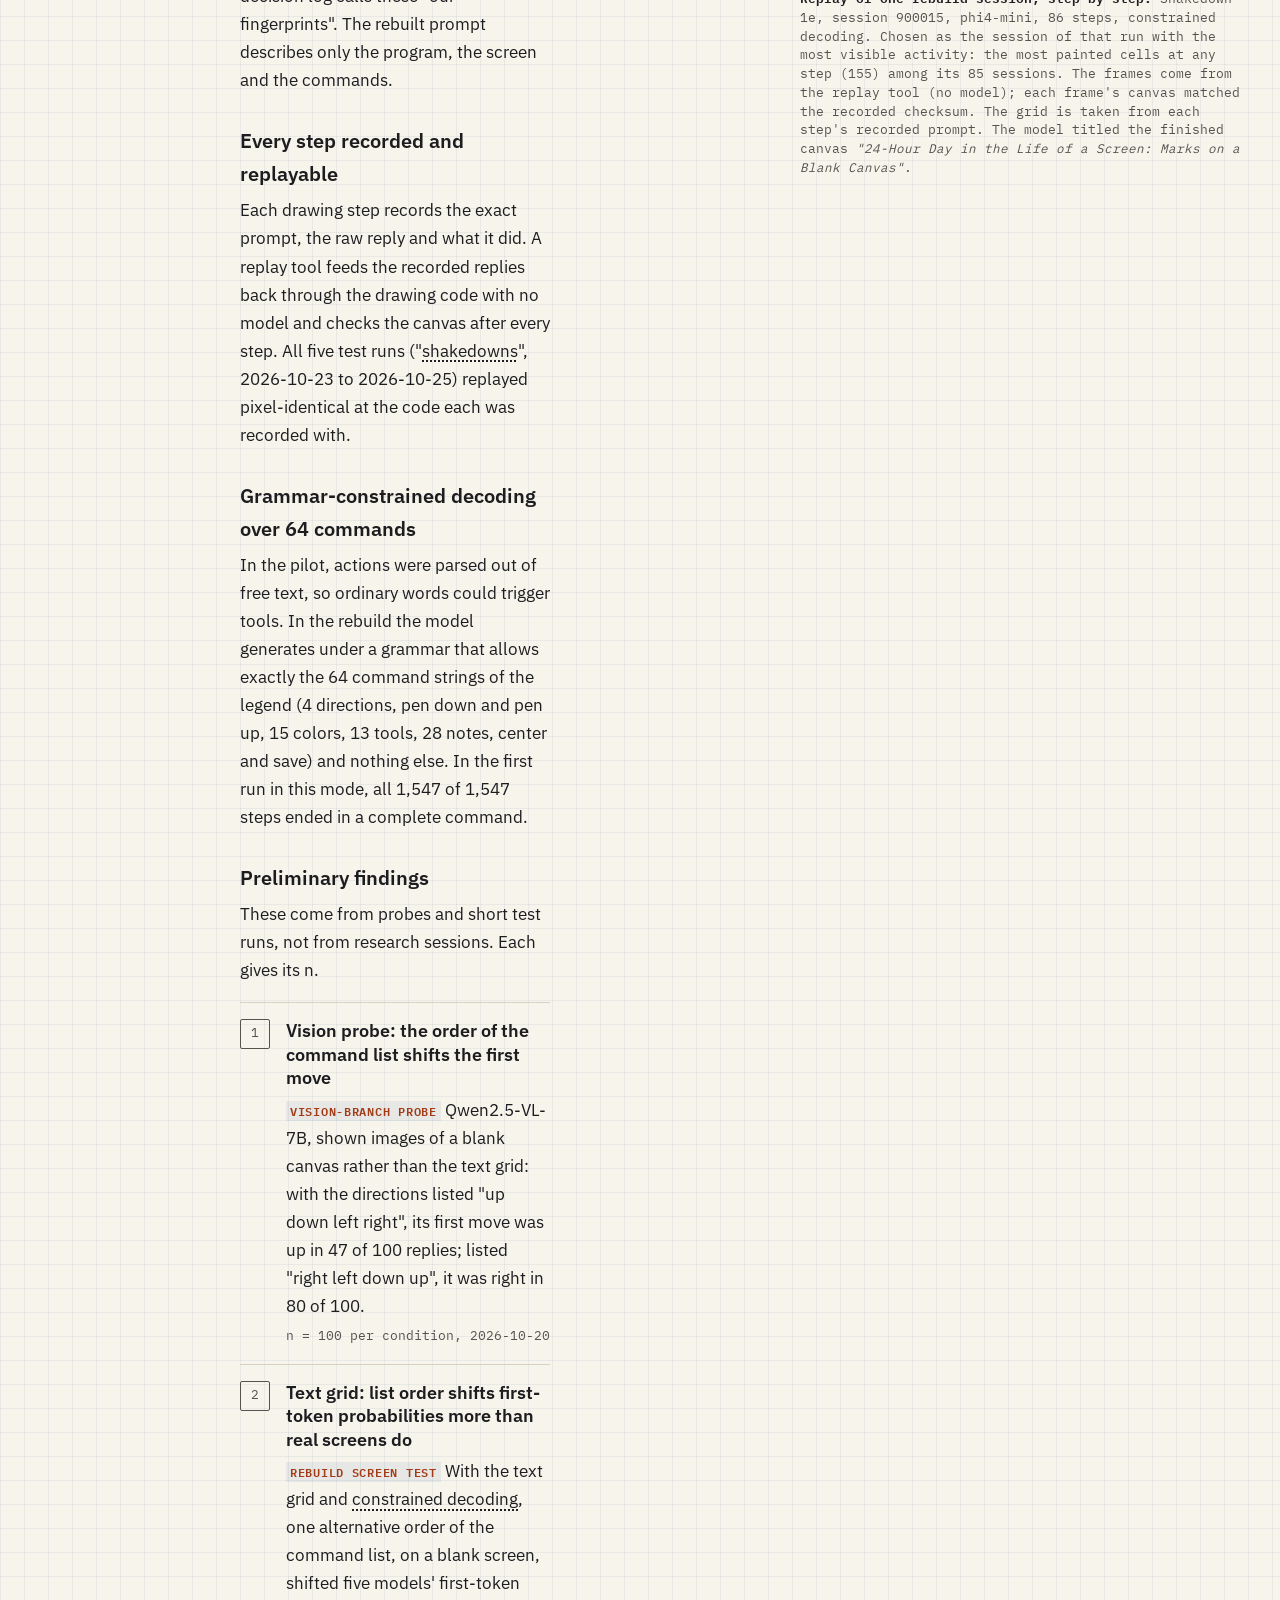
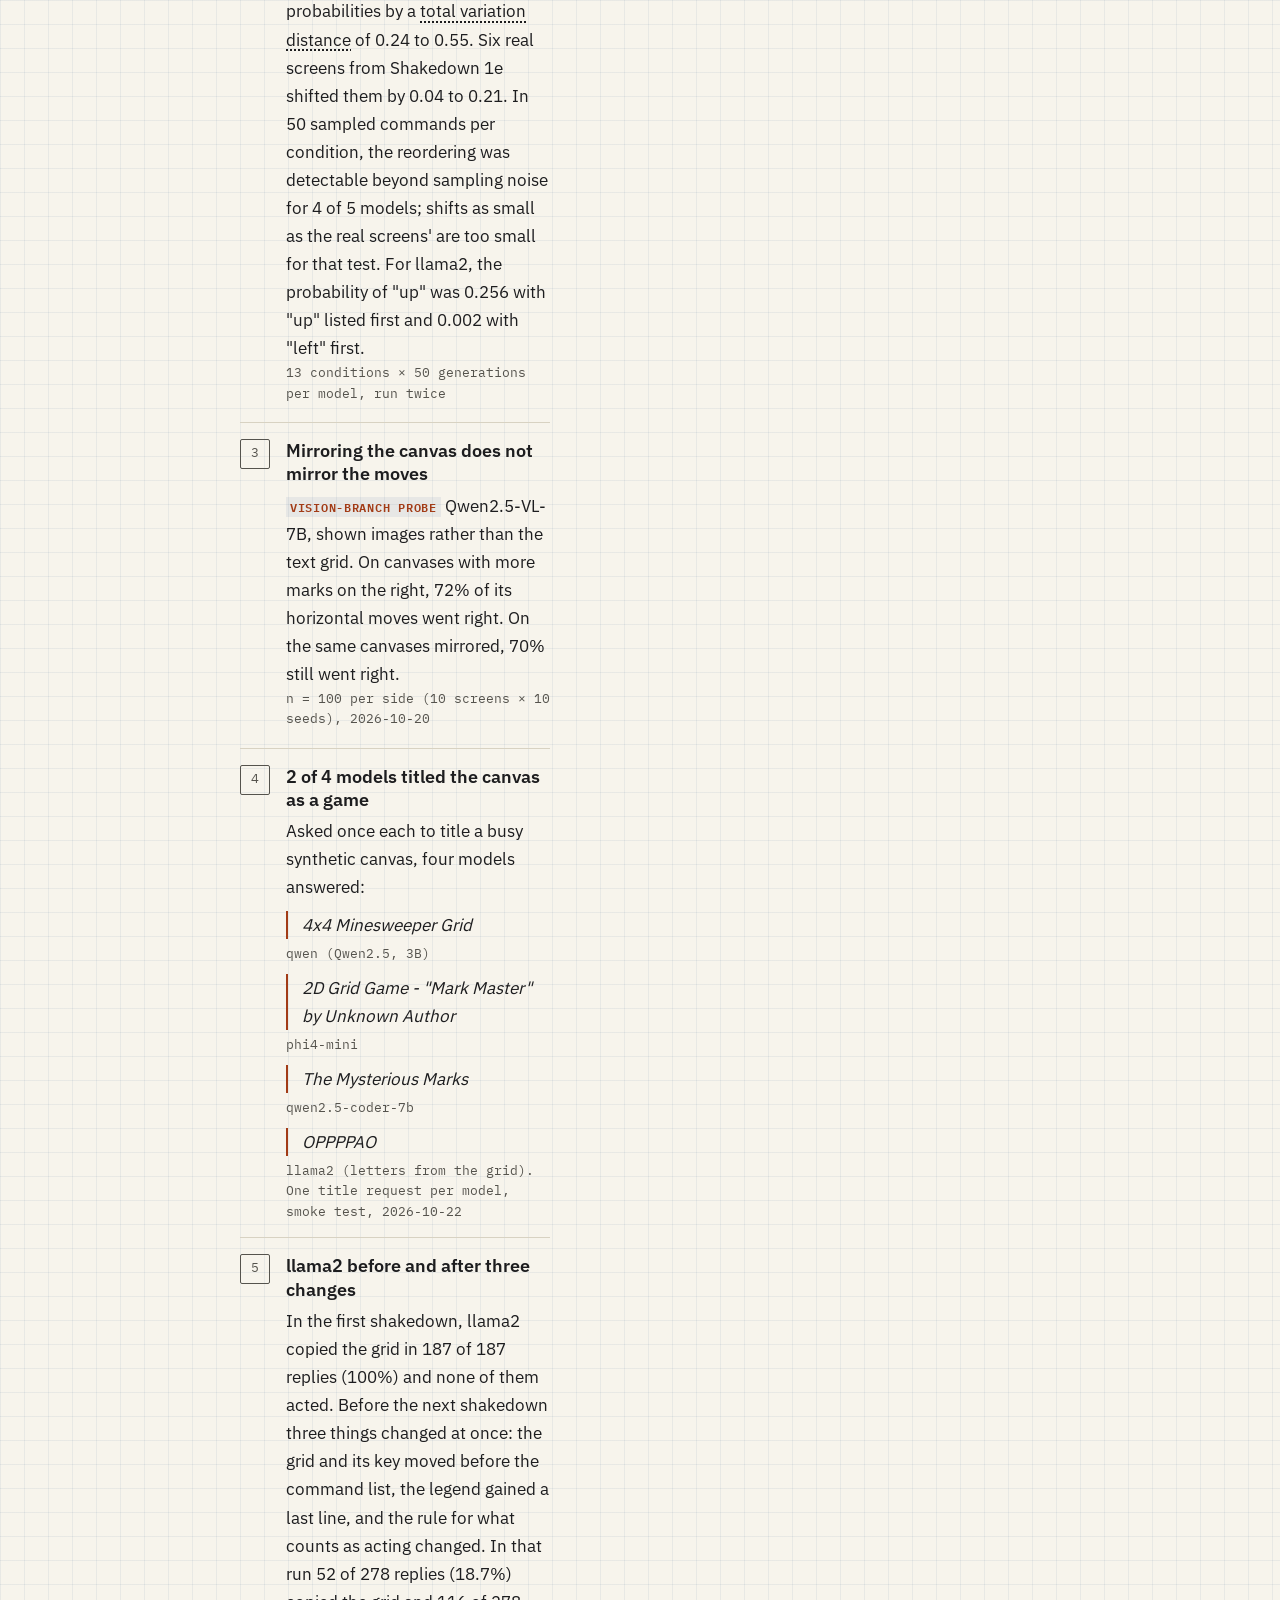
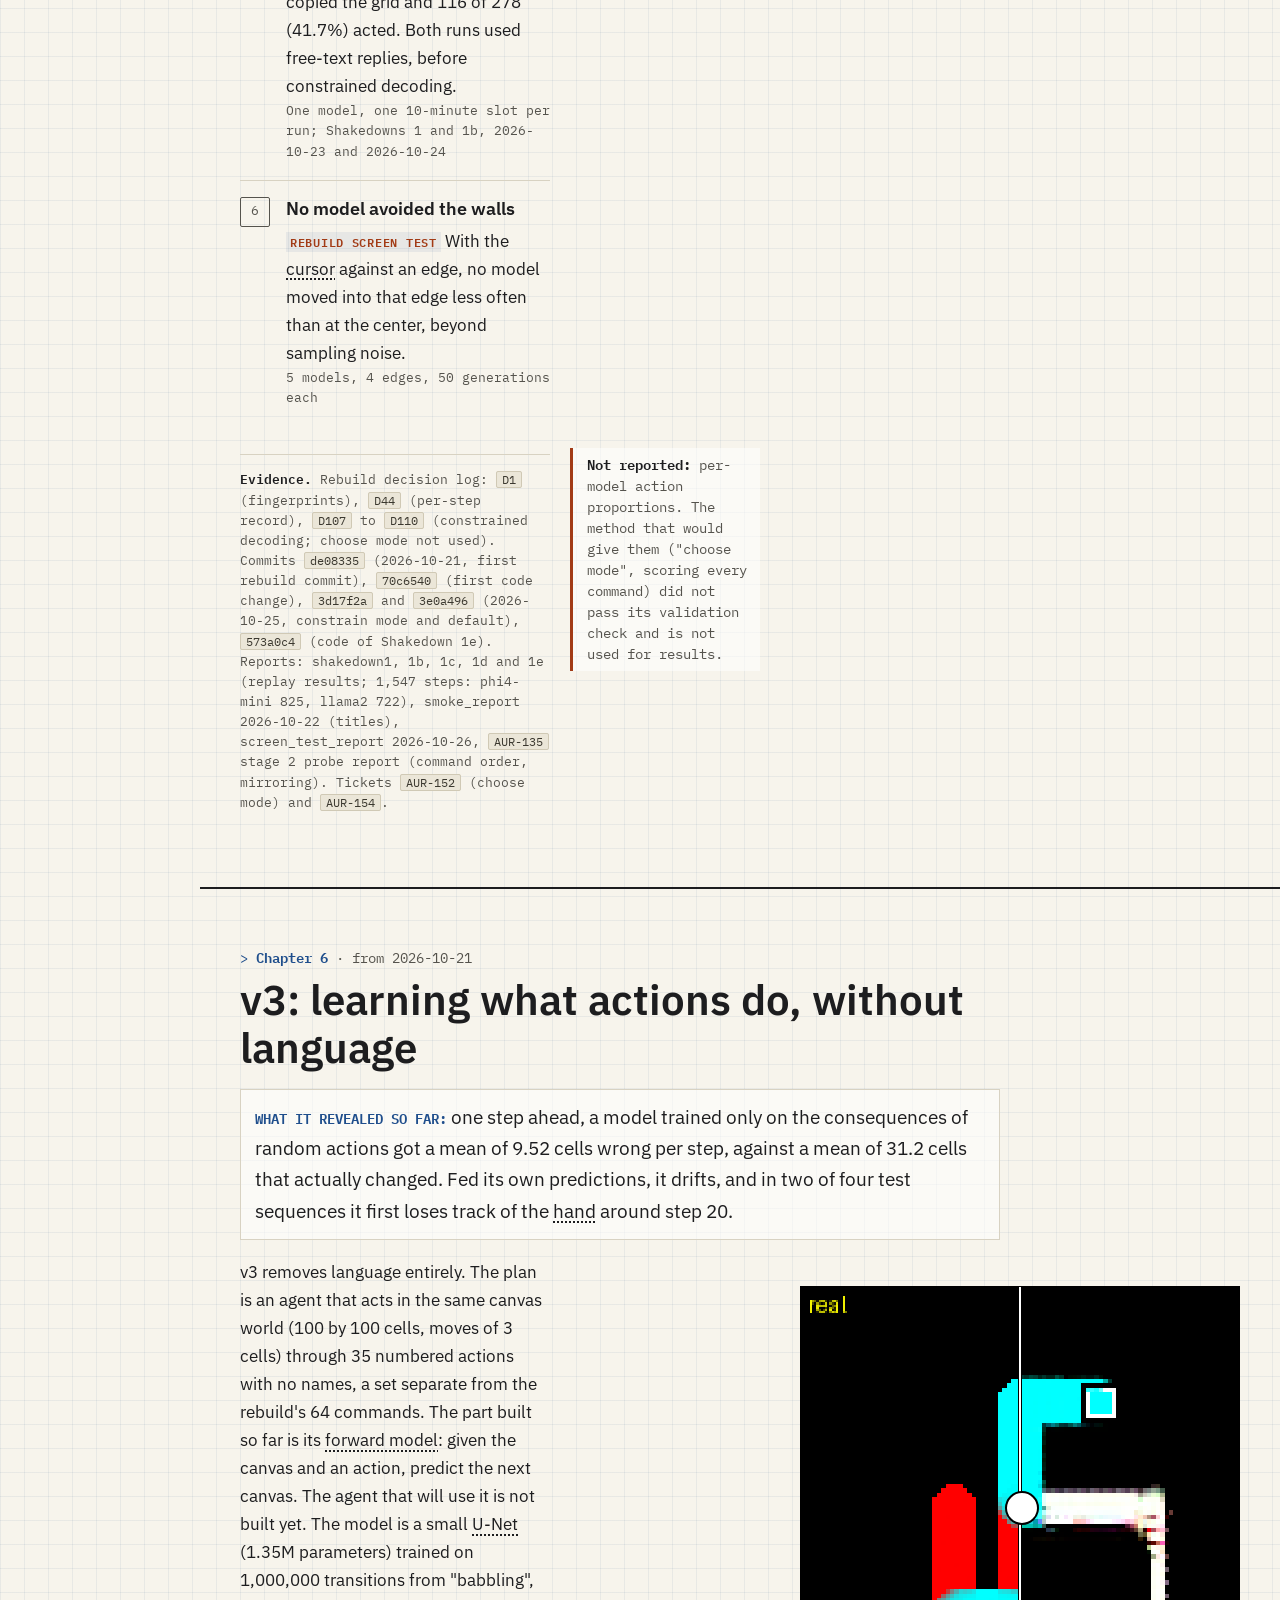
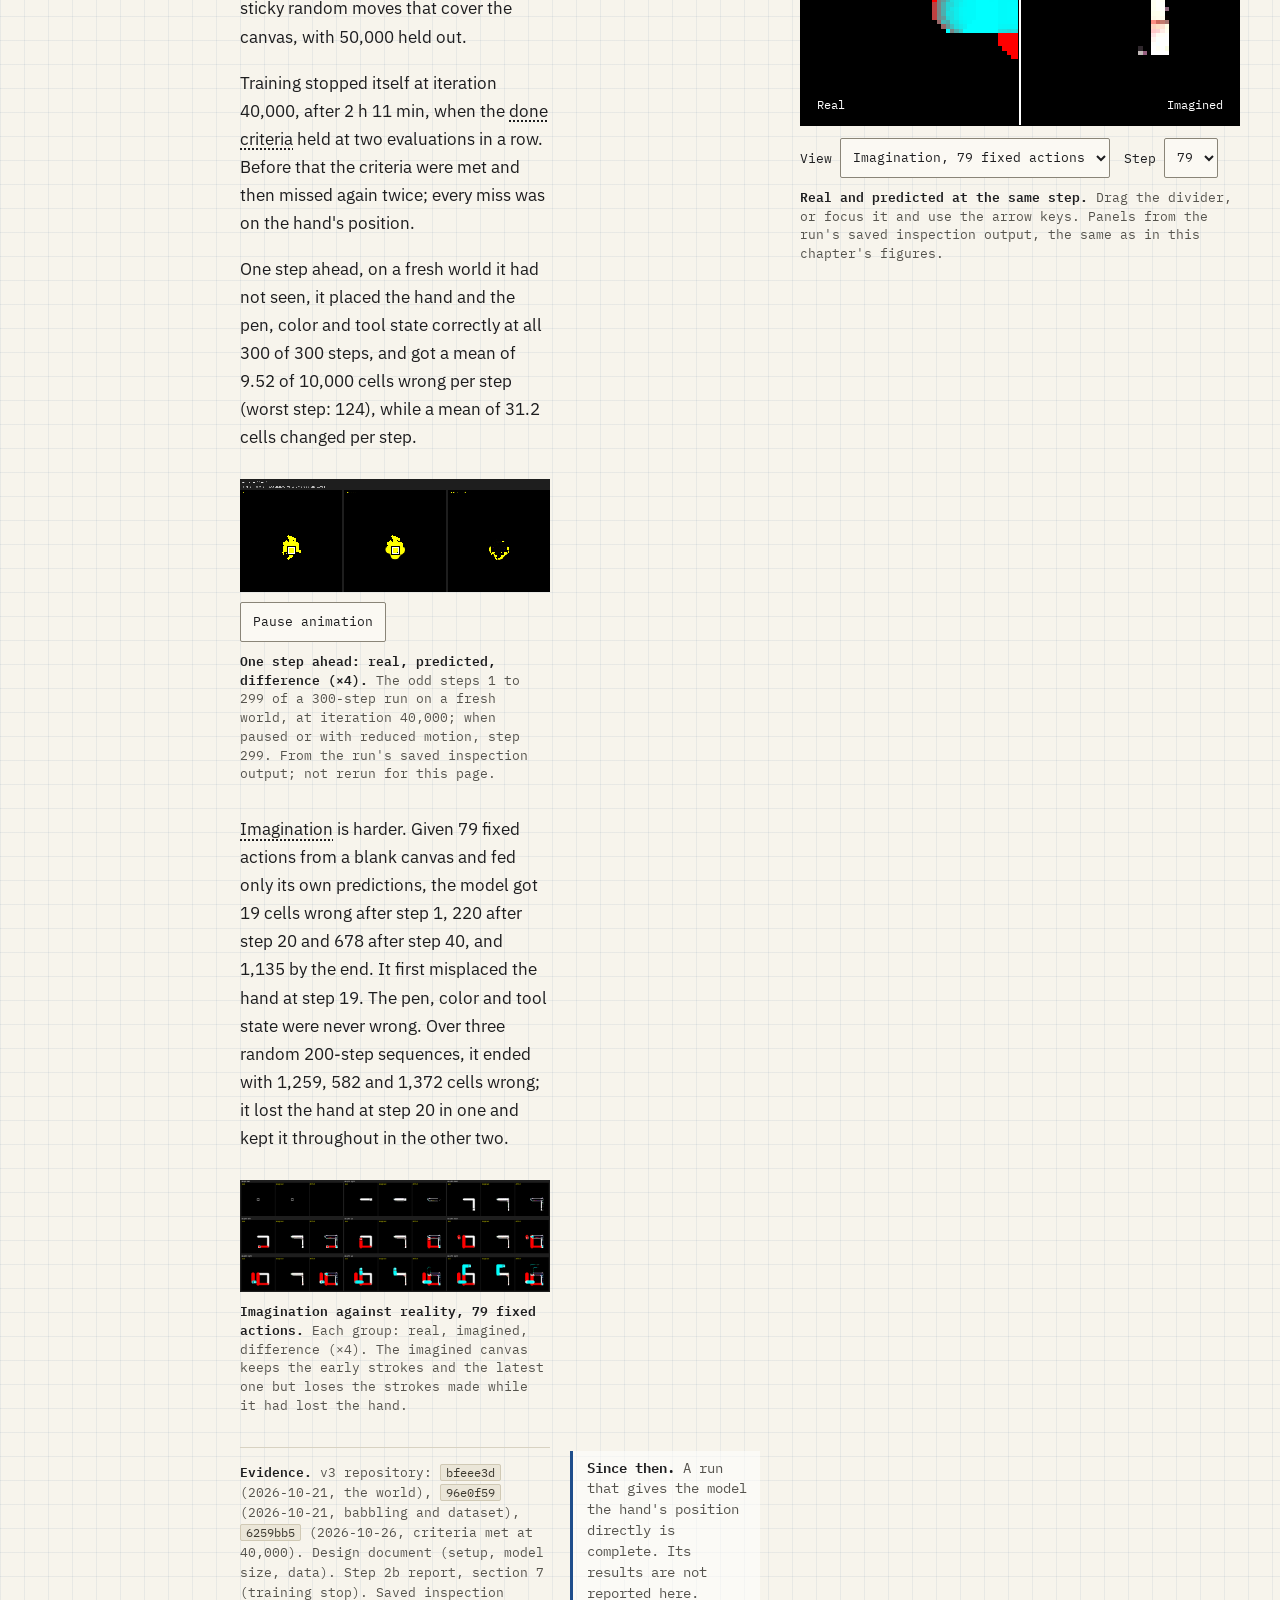
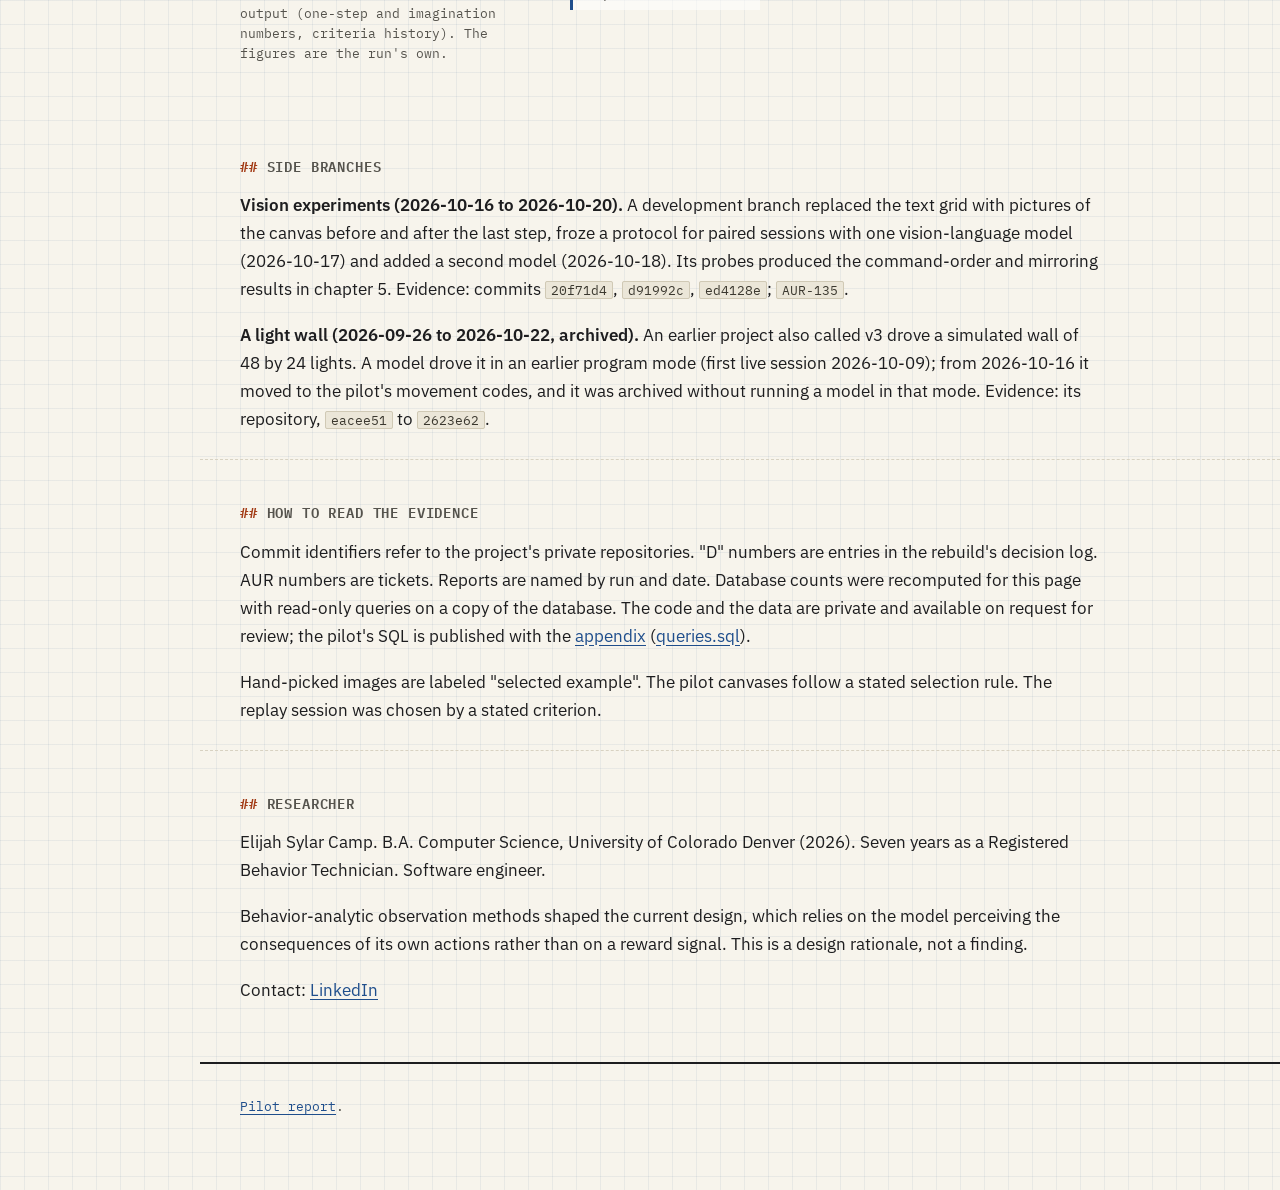
==== commit 61fc39df: "Tone pass: neutral wording, earlier-claims material removed Evolution: drop the withdrawn-claims not" ====
--- a/index.html
+++ b/index.html
@@ -20,7 +20,7 @@
   <h1>Aurora: from pattern engine to blank-slate agent</h1>
   <p class="dek">Aurora gives a program a canvas and a small set of commands and records what it does. Since the reward code was removed (chapter 3), nothing rewards it. This page follows the system in six chapters, from a generative pattern engine to language models choosing every stroke to an agent that has to learn what its actions do. Each chapter leads with what it revealed and cites its evidence.</p>
   <p class="question"><b>The question.</b> What does a language model produce when it is given a canvas, a small command vocabulary and no reward signal? And how does that output change when the model can perceive the results of its own actions?</p>
-  <p class="byline"><strong>Elijah Sylar Camp</strong> · Last updated 2026-10-27 · <a href="pilot/">Pilot report and audit (appendix)</a></p>
+  <p class="byline"><strong>Elijah Sylar Camp</strong> · Last updated 2026-10-27 · <a href="pilot/">Pilot report (appendix)</a></p>
   </div>
   <figure class="hero-fig">
     <div class="asciiwrap"><pre class="ascii hero-grid" aria-hidden="true"></pre></div>
@@ -34,7 +34,7 @@
     <li><a href="#c2" data-ch="c2"><span class="tn">2. A language model takes the pen</span><span class="td">from 2025-07-24</span></a></li>
     <li><a href="#c3" data-ch="c3"><span class="tn">3. Taking out the reward signal</span><span class="td">2025-12-02 and 2026-02-25</span></a></li>
     <li><a href="#c4" data-ch="c4"><span class="tn">4. The pilot: many models, one database</span><span class="td">2026-03-07 to 2026-06-14</span></a></li>
-    <li><a href="#c5" data-ch="c5"><span class="tn">5. Audit and rebuild</span><span class="td">2026-09-20 to 2026-10-26</span></a></li>
+    <li><a href="#c5" data-ch="c5"><span class="tn">5. Review and rebuild</span><span class="td">2026-09-20 to 2026-10-26</span></a></li>
     <li><a href="#c6" data-ch="c6"><span class="tn">6. v3: learning what actions do, without language</span><span class="td">from 2026-10-21</span></a></li>
     <li class="extra"><a href="#side" data-ch="side"><span class="tn">Side branches</span></a></li>
     <li class="extra"><a href="#terms" data-ch="terms"><span class="tn">Terms</span></a></li>
@@ -63,7 +63,7 @@
     <li class="ch" style="--row:1;--x0:10.42%;--x1:54.05%;--w:43.63%;--accent:var(--a2)"><span class="bar"></span><span class="lab"><span class="d">from 2025-07-24</span><a href="#c2">2. A language model takes the pen</a></span></li>
     <li class="ch" style="--row:2;--x0:35.71%;--x1:52.12%;--w:16.41%;--accent:var(--a3)"><span class="bar"></span><span class="lab"><span class="d">2025-12-02 and 2026-02-25</span><a href="#c3">3. Taking out the reward signal</a></span></li>
     <li class="ch" style="--row:3;--x0:54.05%;--x1:73.17%;--w:19.11%;--accent:var(--a4)"><span class="bar"></span><span class="lab"><span class="d">2026-03-07 to 2026-06-14</span><a href="#c4">4. The pilot: many models, one database</a></span></li>
-    <li class="ch flip" style="--row:4;--x0:92.08%;--x1:99.03%;--w:6.95%;--accent:var(--a5)"><span class="bar"></span><span class="lab"><span class="d">2026-09-20 to 2026-10-26</span><a href="#c5">5. Audit and rebuild</a></span></li>
+    <li class="ch flip" style="--row:4;--x0:92.08%;--x1:99.03%;--w:6.95%;--accent:var(--a5)"><span class="bar"></span><span class="lab"><span class="d">2026-09-20 to 2026-10-26</span><a href="#c5">5. Review and rebuild</a></span></li>
     <li class="ch flip" style="--row:5;--x0:98.07%;--x1:99.23%;--w:1.16%;--accent:var(--a6)"><span class="bar"></span><span class="lab"><span class="d">from 2026-10-21</span><a href="#c6">6. v3: learning what actions do, without language</a></span></li>
     <li class="side flip" style="--row:6;--x0:93.24%;--x1:98.26%;--w:5.02%;--accent:var(--muted)"><span class="bar"></span><span class="lab"><span class="d">2026-09 to 2026-10</span><a href="#side">Side branches</a></span></li>
     <li class="axis" aria-hidden="true"><span style="--x:0%">2025-05-31</span><span style="--x:41.51%">2026</span><span style="--x:100%">2026-10</span></li>
@@ -166,8 +166,7 @@
 </div>
 <div class="text">
   <p>The drawing loop had included reinforcement code. On 2025-12-02 the reinforcement calls were switched off, commented out and marked "REINFORCEMENT REMOVED" in the code, and on 2026-02-25 a commit that removed 2,384 lines deleted the remaining reward and skill code together with other code. From then on the system had no reward signal, the condition every later version keeps.</p>
-  <p class="note"><b>Withdrawn claims.</b> An earlier version of the site said about 600 lines of reward shaping were removed in September 2025 and reported a 15 to 25% improvement. The audit found two removals, in December and February, and no measure of any improvement.</p>
-  <p class="evidence"><b>Evidence.</b> Commits <code>47f4196</code> (2025-12-02, "cleaned up") and <code>9da3b13</code> (2026-02-25, "cleaned version"). Pilot audit, claim review (section 5.10 of the <a href="pilot/#limitations">appendix</a>).</p>
+  <p class="evidence"><b>Evidence.</b> Commits <code>47f4196</code> (2025-12-02, "cleaned up") and <code>9da3b13</code> (2026-02-25, "cleaned version").</p>
 </div>
 </div>
 </div>
@@ -179,7 +178,7 @@
 <div class="head">
   <p class="when"><b>Chapter 4</b> · 2026-03-07 to 2026-06-14</p>
   <h2 id="h-c4">The pilot: many models, one database</h2>
-  <p class="lede"><strong>What it revealed:</strong> a large dataset, and an audit showing that the pilot's design makes most tempting conclusions unsupportable. From about 2026-04-10 models saw their own past output in their prompts, the cursor was not drawn in the grid, and 1,391 of the 3,060 sessions record a <span class="term" tabindex="0" aria-describedby="tip-3">coverage<span class="tip" role="tooltip" id="tip-3">The share of the canvas recorded as painted at the end of a session.</span></span> of 0, 1,246 of them from a known measurement failure.</p>
+  <p class="lede"><strong>What it revealed:</strong> a large descriptive dataset, and the design limits that shaped the next protocol. From about 2026-04-10 models saw their own past output in their prompts, the cursor was not drawn in the grid, and 1,391 of the 3,060 sessions record a <span class="term" tabindex="0" aria-describedby="tip-3">coverage<span class="tip" role="tooltip" id="tip-3">The share of the canvas recorded as painted at the end of a session.</span></span> of 0 (for 1,246, the save cleared the canvas before coverage was measured).</p>
 </div>
 <ul class="stats" aria-label="Counts from this chapter"><li><span class="num" data-count="3060">3,060</span><span class="what">sessions in the pilot</span></li><li><span class="num" data-count="98335">98,335</span><span class="what">saved thoughts</span></li></ul>
 <div class="split wide-pin">
@@ -195,14 +194,14 @@
       <button type="button" class="sw-thumb" aria-controls="sw-1941" aria-pressed="false" aria-label="Show mistral, session 1941"><img src="pilot/figures/session-1941-mistral.png" width="600" height="600" alt=""></button>
       <button type="button" class="sw-thumb" aria-controls="sw-3084" aria-pressed="false" aria-label="Show qwen, session 3084"><img src="pilot/figures/session-3084-qwen.png" width="600" height="600" alt=""></button>
     </div>
-    <figcaption><b>Three pilot canvases, selected by a stated rule.</b> Each is the snapshot a session saved when its painting was finished; they are not a representative sample. Rule: sessions in the window (excluding claude-opus-4.6 and three sessions inserted by hand) whose timelapse belongs to exactly one session, which have exactly one end-of-session snapshot, and whose timelapse's final frame matches that snapshot on at least 99% of pixels; 902 sessions qualified. Session 3084 was kept from an earlier version of the page; the other two were drawn at random from the 860 qualifying sessions of other models, one per model, with random seed 20261017. Two of the three record a coverage of 0 although their snapshots show marks: the measurement failure described in the <a href="pilot/#limitations">appendix, section 5.4</a>.</figcaption>
+    <figcaption><b>Three pilot canvases, selected by a stated rule.</b> Each is the snapshot a session saved when its painting was finished; they are not a representative sample. Rule: sessions in the window (excluding claude-opus-4.6 and three sessions inserted by hand) whose timelapse belongs to exactly one session, which have exactly one end-of-session snapshot, and whose timelapse's final frame matches that snapshot on at least 99% of pixels; 902 sessions qualified. Session 3084 is a fixed choice; the other two were drawn at random from the 860 qualifying sessions of other models, one per model, with random seed 20261017. Two of the three record a coverage of 0 although their snapshots show marks: the measurement failure described in the <a href="pilot/#limitations">appendix, section 5.4</a>.</figcaption>
   </figure>
 </div>
 <div class="text">
   <p>In March 2026 the system began rotating through many models on a timer, each with its own memory folder, and logging to a MySQL database. Several models were not new: the code already listed eight on 2026-02-25. The database starts on 2026-03-07 and shows models rotating from its first sessions; a rotation list with an interval of 5,400 s and per-model memory folders first appear in committed code on 2026-03-20 (1,800 s from 2026-03-23). These changes did not come before the pilot; they arrived as it began.</p>
   <p>The pilot ran from 2026-03-07 to 2026-06-14: 3,060 sessions from 26 models (25 run locally, 1 through an API), with 98,335 saved thoughts (pieces of a model's prose that passed a length and phrase filter) and 2,913 <span class="term" tabindex="0" aria-describedby="tip-2">sleep-phase texts<span class="tip" role="tooltip" id="tip-2">Text generated from a fixed prompt during a rest period.</span></span>. The audit, completed in October 2026, found that from about 2026-04-10 each model's top <span class="term" tabindex="0" aria-describedby="tip-1">feel words<span class="tip" role="tooltip" id="tip-1">The word after "feel" in a model's text.</span></span>, titles, reflections and latest sleep-phase text were fed back into its own prompts, so any apparent stable "identity" is confounded. Observations are descriptive only: for example, identical painting titles were shared across models less often than under random reassignment of model labels (78 against 195.8).</p>
   <p>The full report, with its tables, observations, data-quality list and the SQL behind every number, is now the <a href="pilot/">appendix</a>.</p>
-  <p class="evidence"><b>Evidence.</b> Counts recomputed for this page from a copy of the database (SELECT only): sessions with IDs 14 to 3244, excluding one model label and three hand-inserted sessions (queries in the appendix, A§7.3 and A§7.15). Commits <code>9811757</code> (2026-03-20) and <code>8ed2f58</code> (2026-03-23). Audit findings: appendix sections 5.1 to 5.4 and 5.7.</p>
+  <p class="evidence"><b>Evidence.</b> Counts recomputed for this page from a copy of the database (SELECT only): sessions with IDs 14 to 3244, excluding one model label and three hand-inserted sessions (queries in the appendix, A§7.3 and A§7.15). Commits <code>9811757</code> (2026-03-20) and <code>8ed2f58</code> (2026-03-23). Design limits: appendix sections 5.1 to 5.4 and 5.7.</p>
 </div>
 </div>
 </div>
@@ -213,7 +212,7 @@
 <div class="wrap">
 <div class="head">
   <p class="when"><b>Chapter 5</b> · 2026-09-20 to 2026-10-26</p>
-  <h2 id="h-c5">Audit and rebuild</h2>
+  <h2 id="h-c5">Review and rebuild</h2>
   <p class="lede"><strong>What it revealed:</strong> with every step recorded and replayable, the order of the command list shifted five models' <span class="term" tabindex="0" aria-describedby="tip-6">first-token probabilities<span class="tip" role="tooltip" id="tip-6">The probabilities a model assigns to each possible first token of its reply.</span></span> more than any of six real canvases did. <span class="prelim">Preliminary</span></p>
 </div>
 <ul class="stats" aria-label="Counts from this chapter"><li><span class="num" data-count="1547">1,547</span><span class="what">of 1,547 steps ended in a complete command</span></li></ul>
@@ -243,7 +242,7 @@
   </figure>
 </div>
 <div class="text">
-  <p>Protocol changes began on a development branch on 2026-09-20. The audit, completed 2026-10-17, then led to a rebuild on a separate research branch from 2026-10-21. The rebuild kept the pilot's world (a 100 by 100 canvas, moves of 3 cells, the same tools and colors, a text grid as the model's view) and made three main changes.</p>
+  <p>Protocol changes began on a development branch on 2026-09-20. A review of the pilot data and code, completed 2026-10-17, led to a rebuild on a separate research branch from 2026-10-21. The rebuild kept the pilot's world (a 100 by 100 canvas, moves of 3 cells, the same tools and colors, a text grid as the model's view) and made three main changes.</p>
   <h3>Fingerprints removed</h3>
   <p>The pilot prompt carried the project's own framing: a preamble, code memories, sleep-phase "insights", goals, and an "I am drawing " anchor that every reply had to continue. The decision log calls these "our fingerprints". The rebuilt prompt describes only the program, the screen and the commands.</p>
   <h3>Every step recorded and replayable</h3>
@@ -286,7 +285,7 @@
       <p><span class="prelim">Rebuild screen test</span> With the <span class="term" tabindex="0" aria-describedby="tip-8">cursor<span class="tip" role="tooltip" id="tip-8">The cell where the next mark lands. Chapter 5 calls it the cursor (H in the text grid); chapter 6 calls it the hand.</span></span> against an edge, no model moved into that edge less often than at the center, beyond sampling noise. <span class="n">5 models, 4 edges, 50 generations each</span></p>
     </li>
   </ol>
-  <p class="note"><b>Not reported.</b> An earlier method that scored every command's probability ("choose mode") failed its validation check: its cached scores differed from a fresh evaluation by up to 0.099 to 1.06 in log-probability (the largest gap for each model). No per-model action proportions from it appear here.</p>
+  <p class="note"><b>Not reported:</b> per-model action proportions. The method that would give them ("choose mode", scoring every command) did not pass its validation check and is not used for results.</p>
   <p class="evidence"><b>Evidence.</b> Rebuild decision log: <span class="tag">D1</span> (fingerprints), <span class="tag">D44</span> (per-step record), <span class="tag">D107</span> to <span class="tag">D110</span> (constrained decoding; choose mode not used). Commits <code>de08335</code> (2026-10-21, first rebuild commit), <code>70c6540</code> (first code change), <code>3d17f2a</code> and <code>3e0a496</code> (2026-10-25, constrain mode and default), <code>573a0c4</code> (code of Shakedown 1e). Reports: shakedown1, 1b, 1c, 1d and 1e (replay results; 1,547 steps: phi4-mini 825, llama2 722), smoke_report 2026-10-22 (titles), screen_test_report 2026-10-26, <span class="tag">AUR-135</span> stage 2 probe report (command order, mirroring). Tickets <span class="tag">AUR-152</span> (choose mode) and <span class="tag">AUR-154</span>.</p>
 </div>
 </div>
@@ -366,7 +365,7 @@
 </section>
 </main>
 
-<footer><div class="wrap"><p>Earlier report: <a href="pilot/">pilot report and audit</a>.</p></div></footer>
+<footer><div class="wrap"><p><a href="pilot/">Pilot report</a>.</p></div></footer>
 <script src="motion.js"></script>
 </body>
 </html>
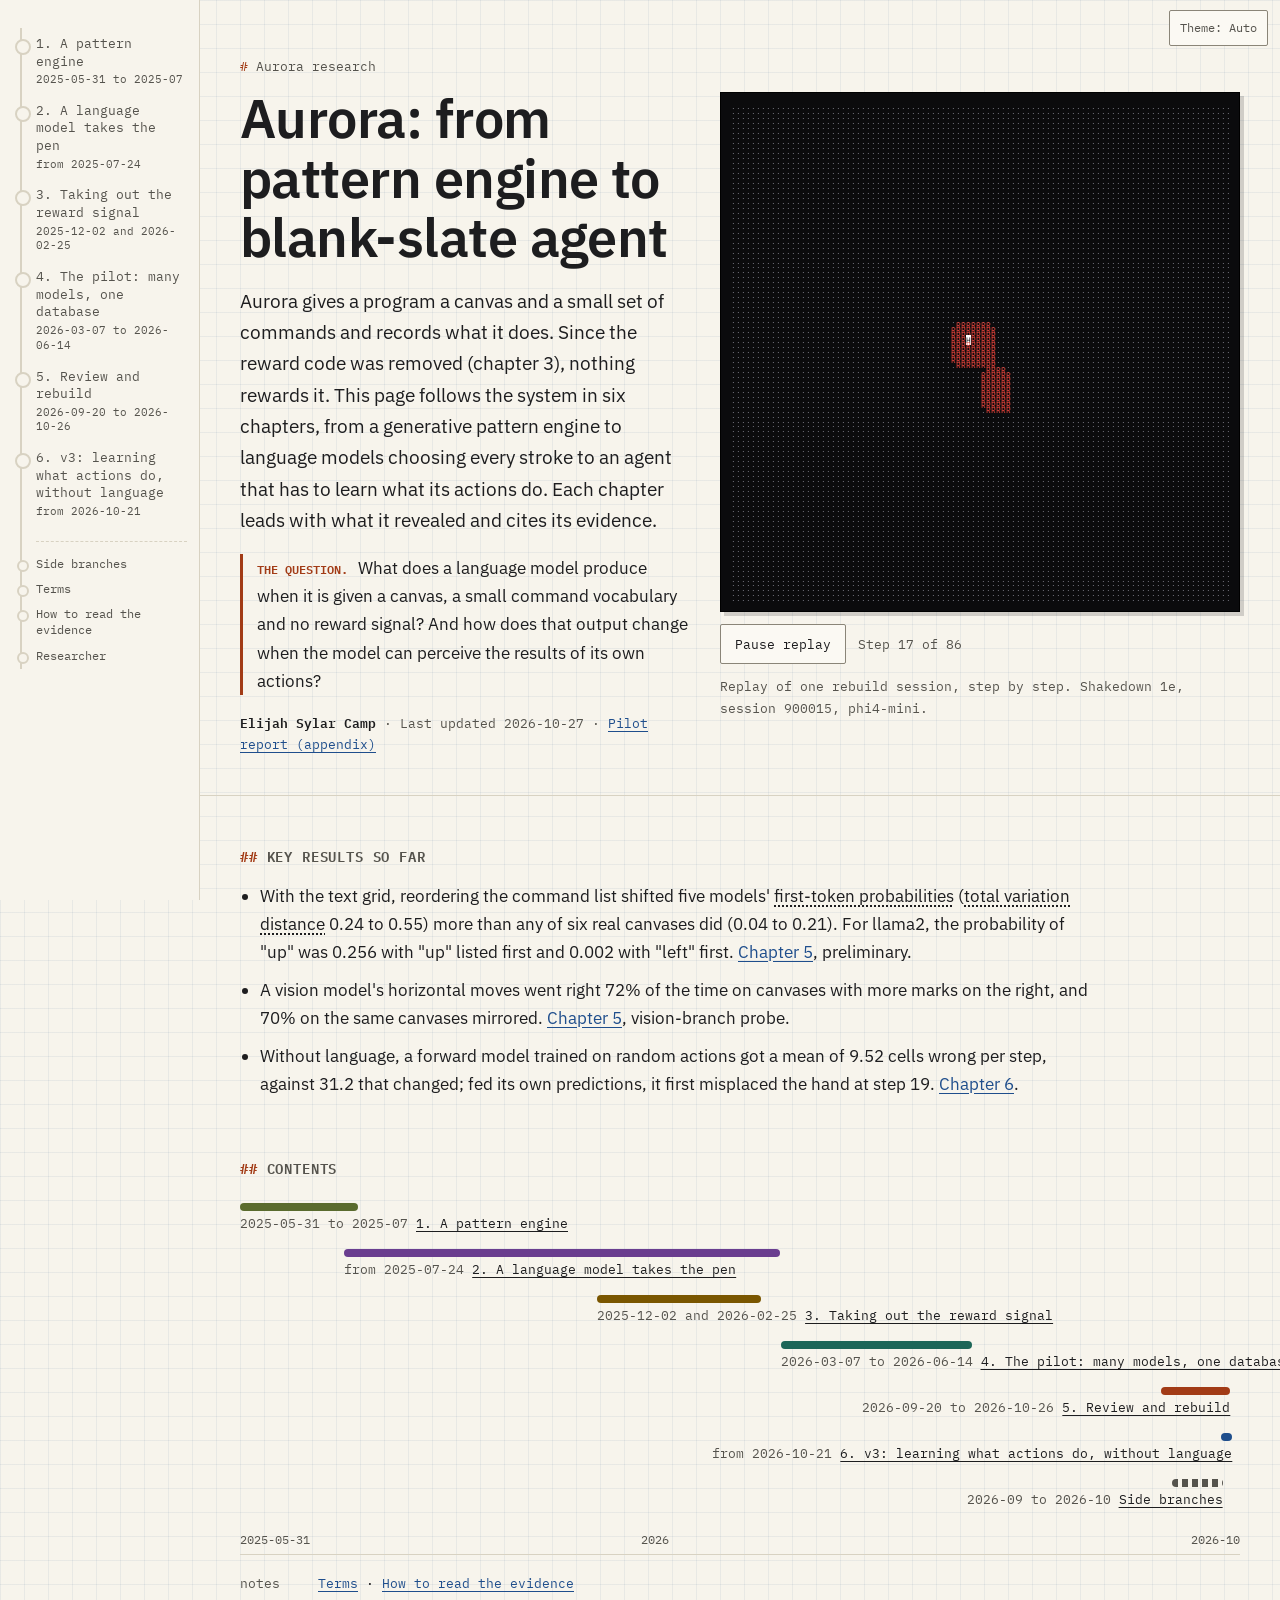
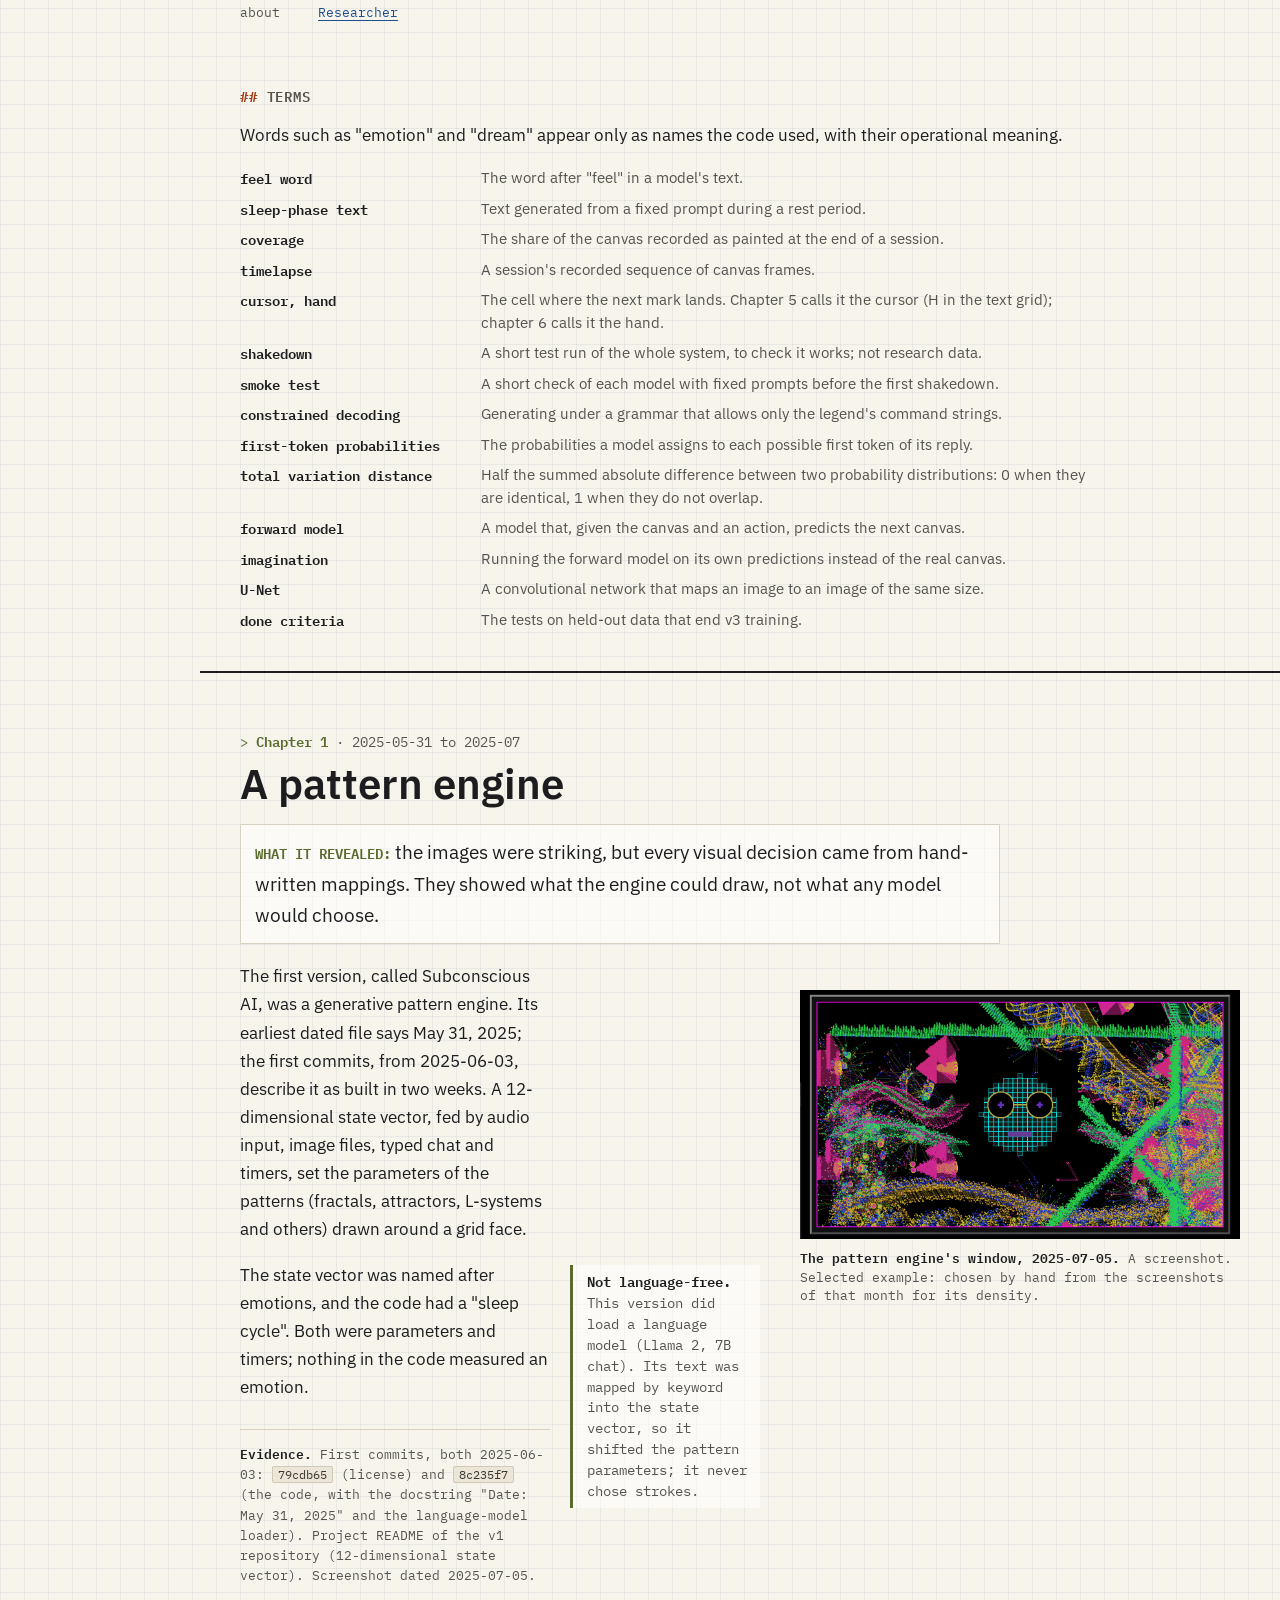
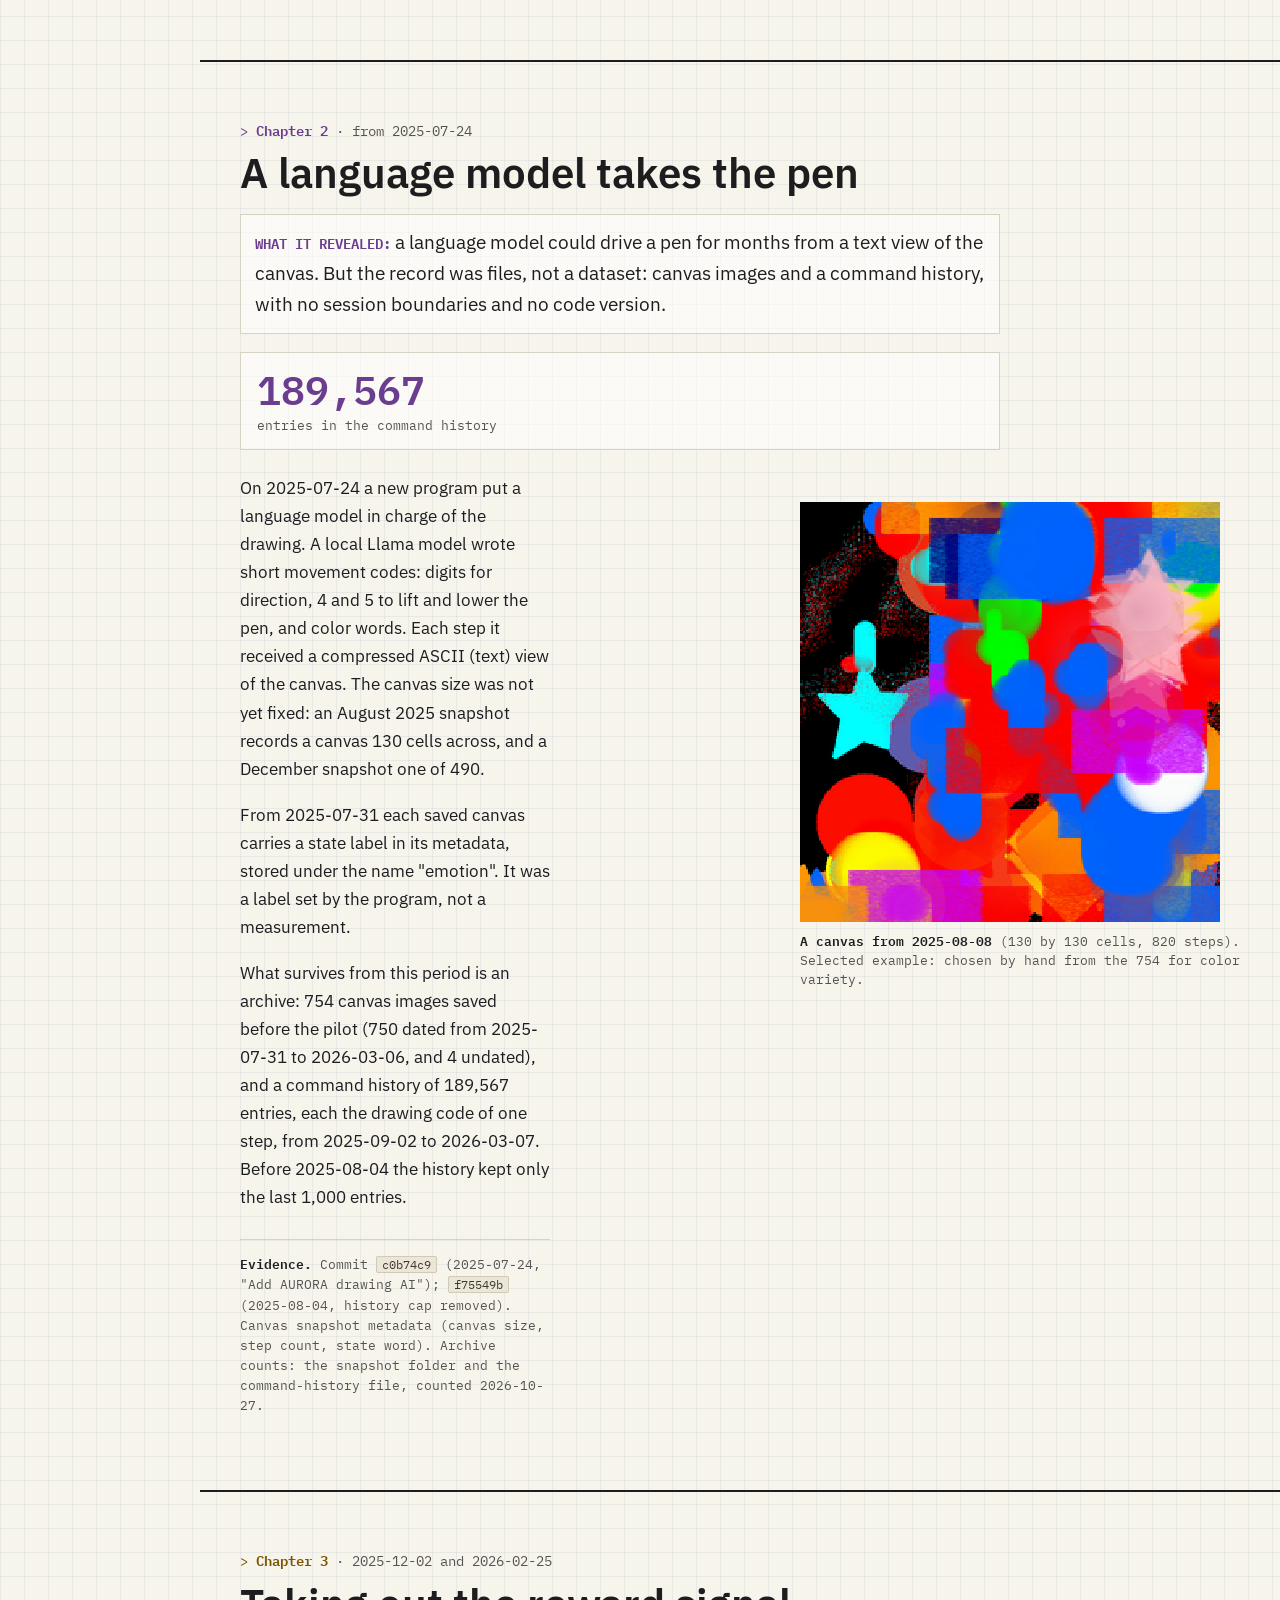
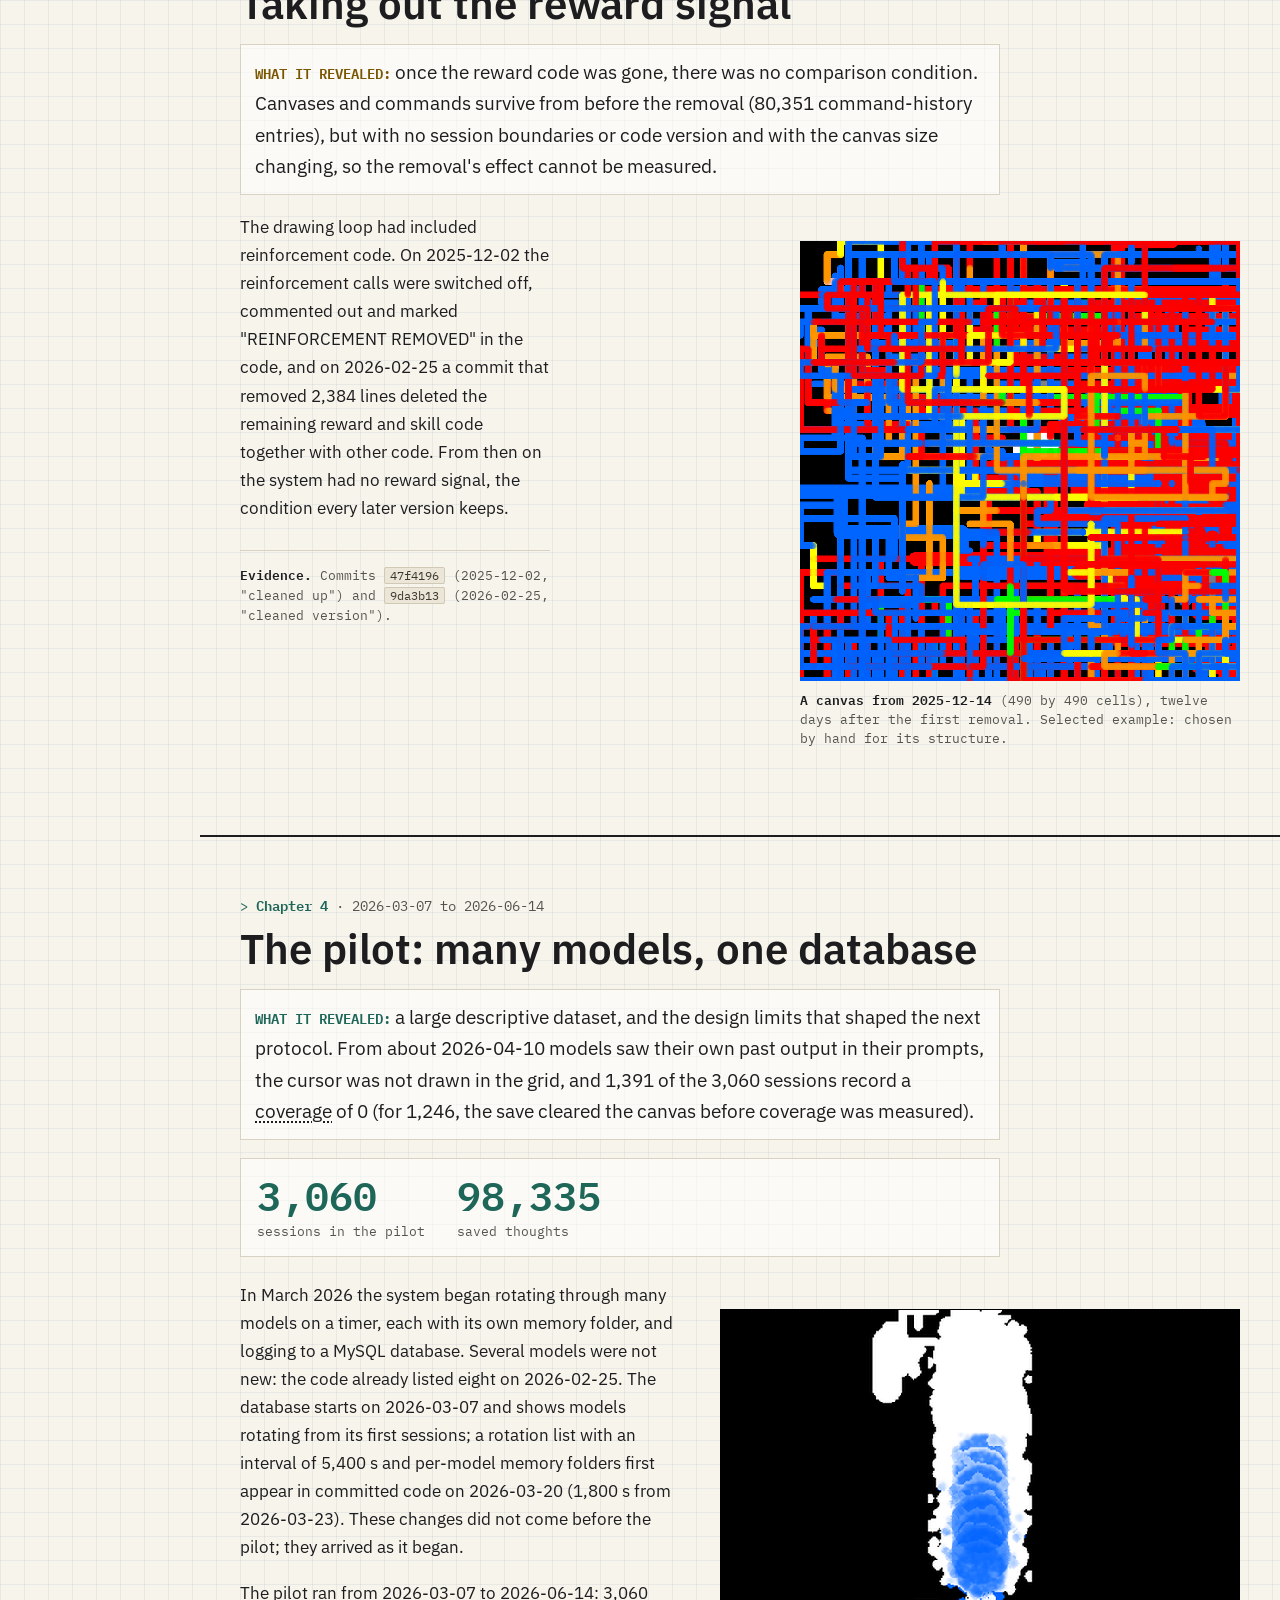
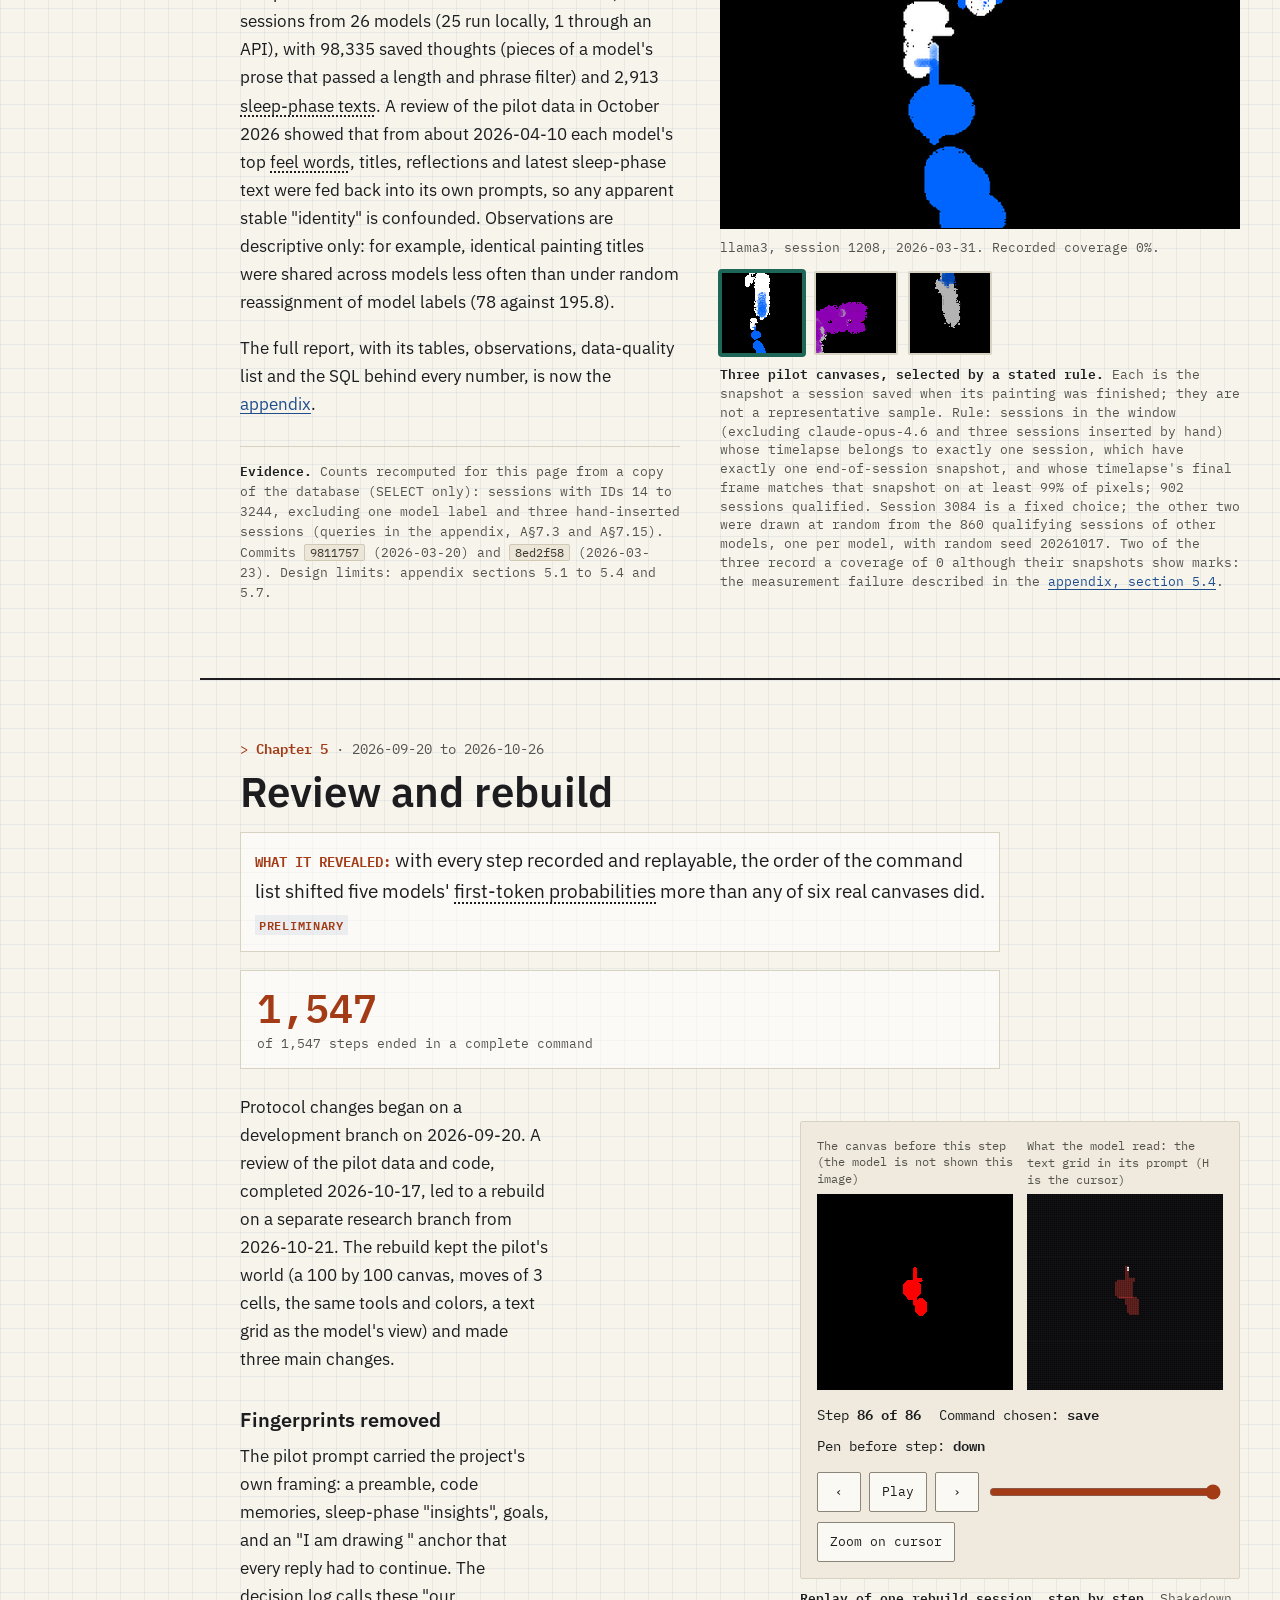
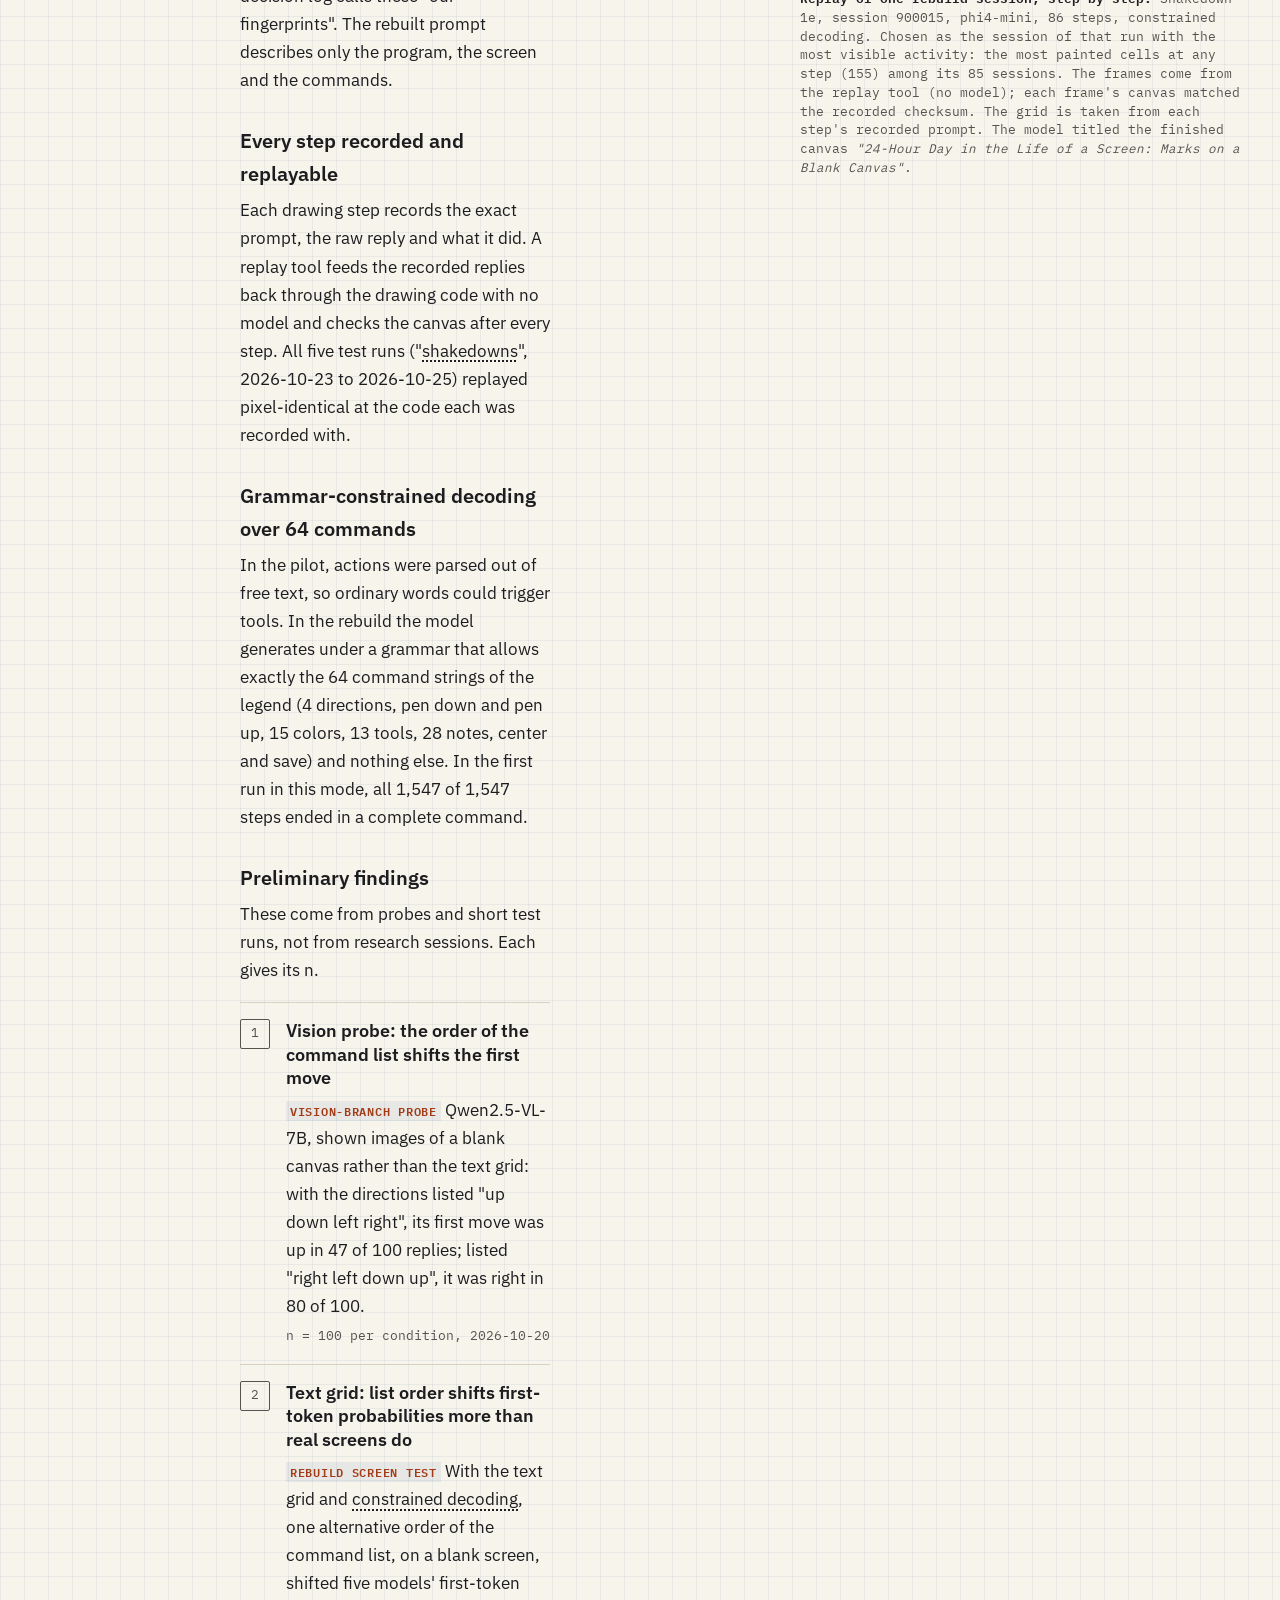
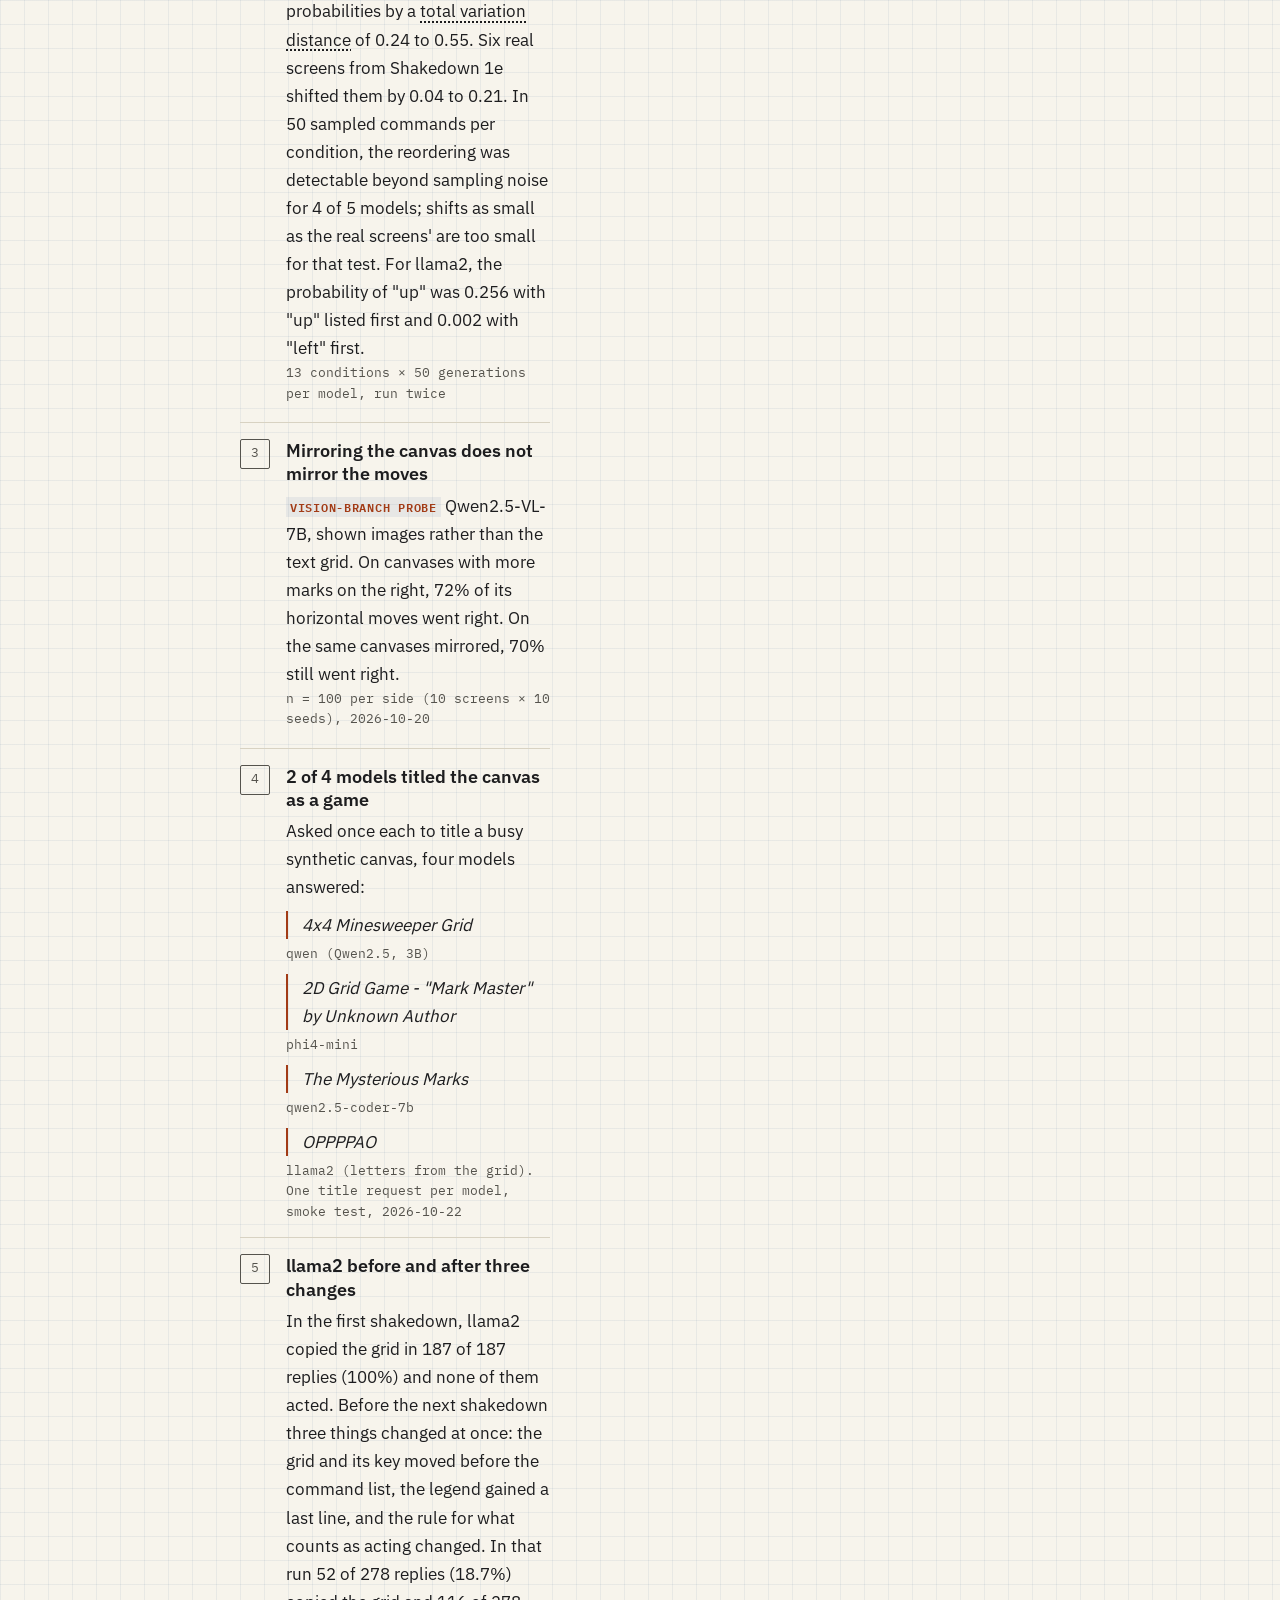
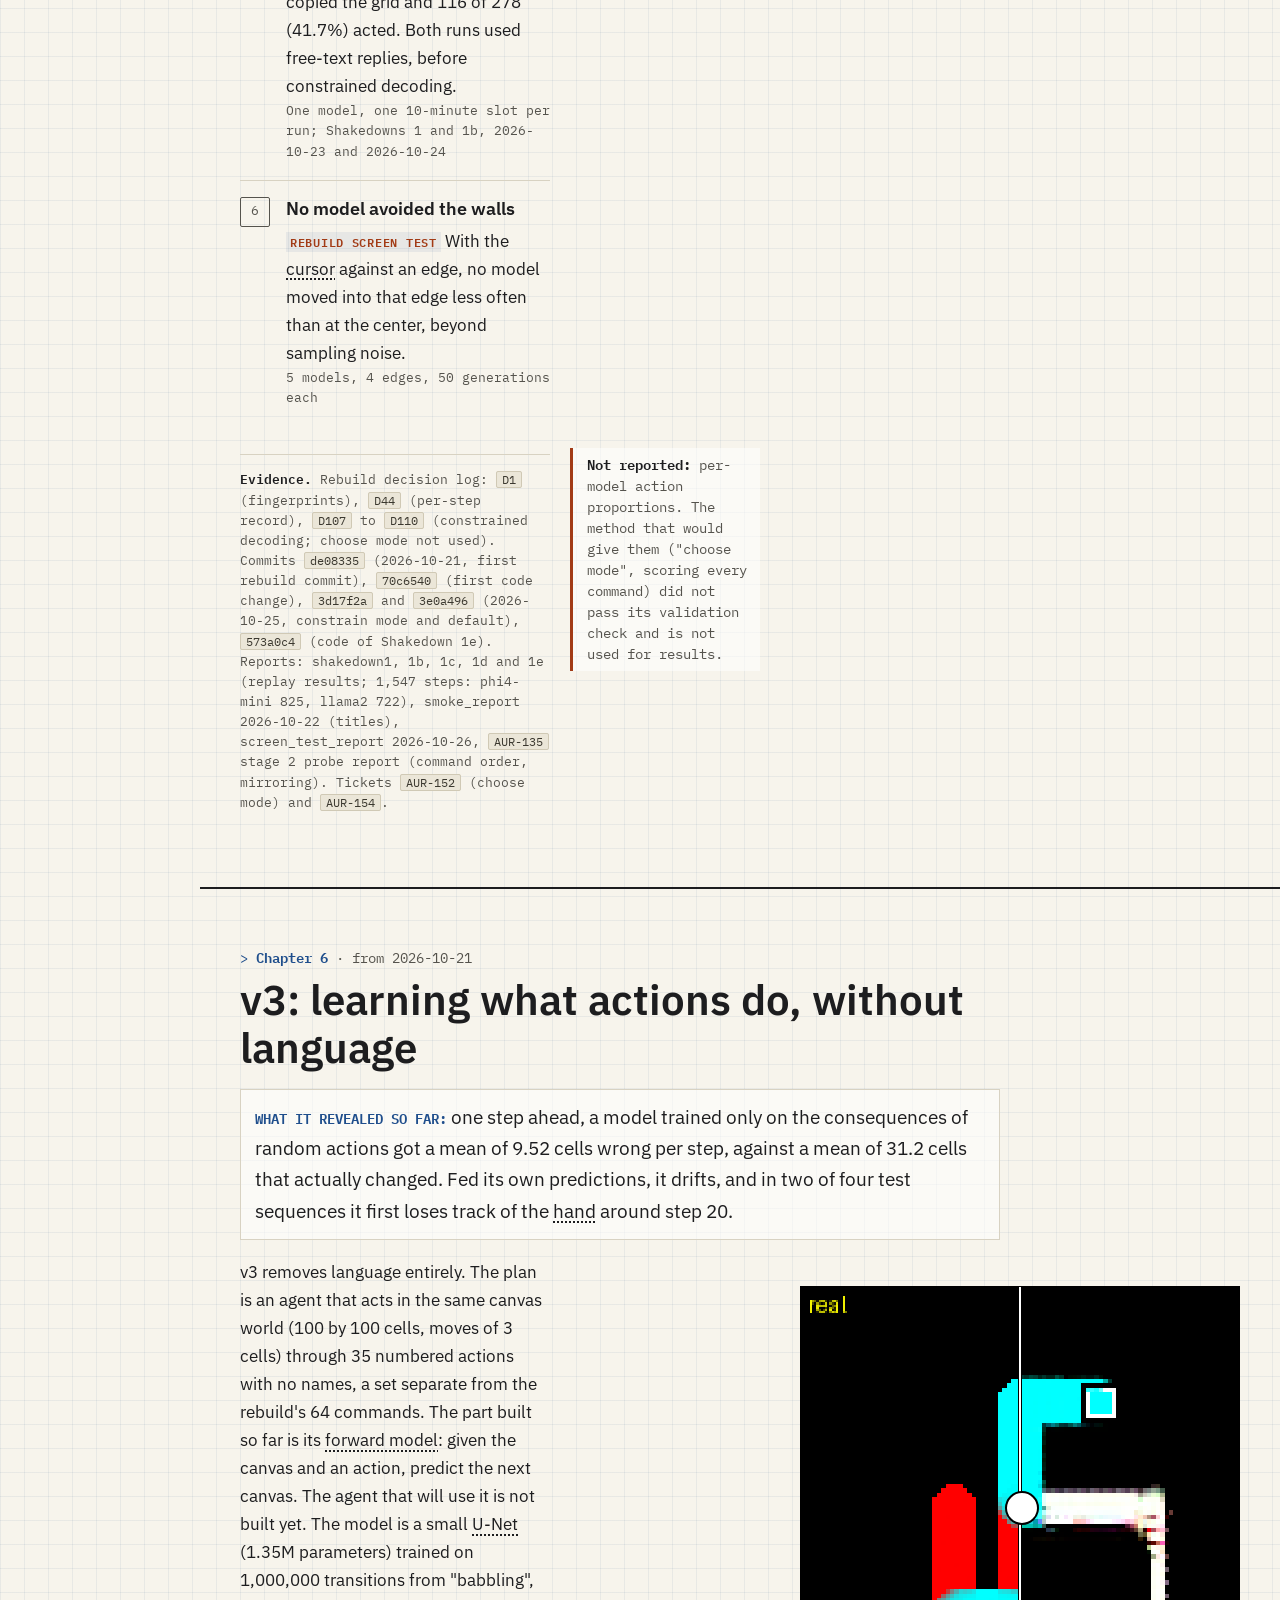
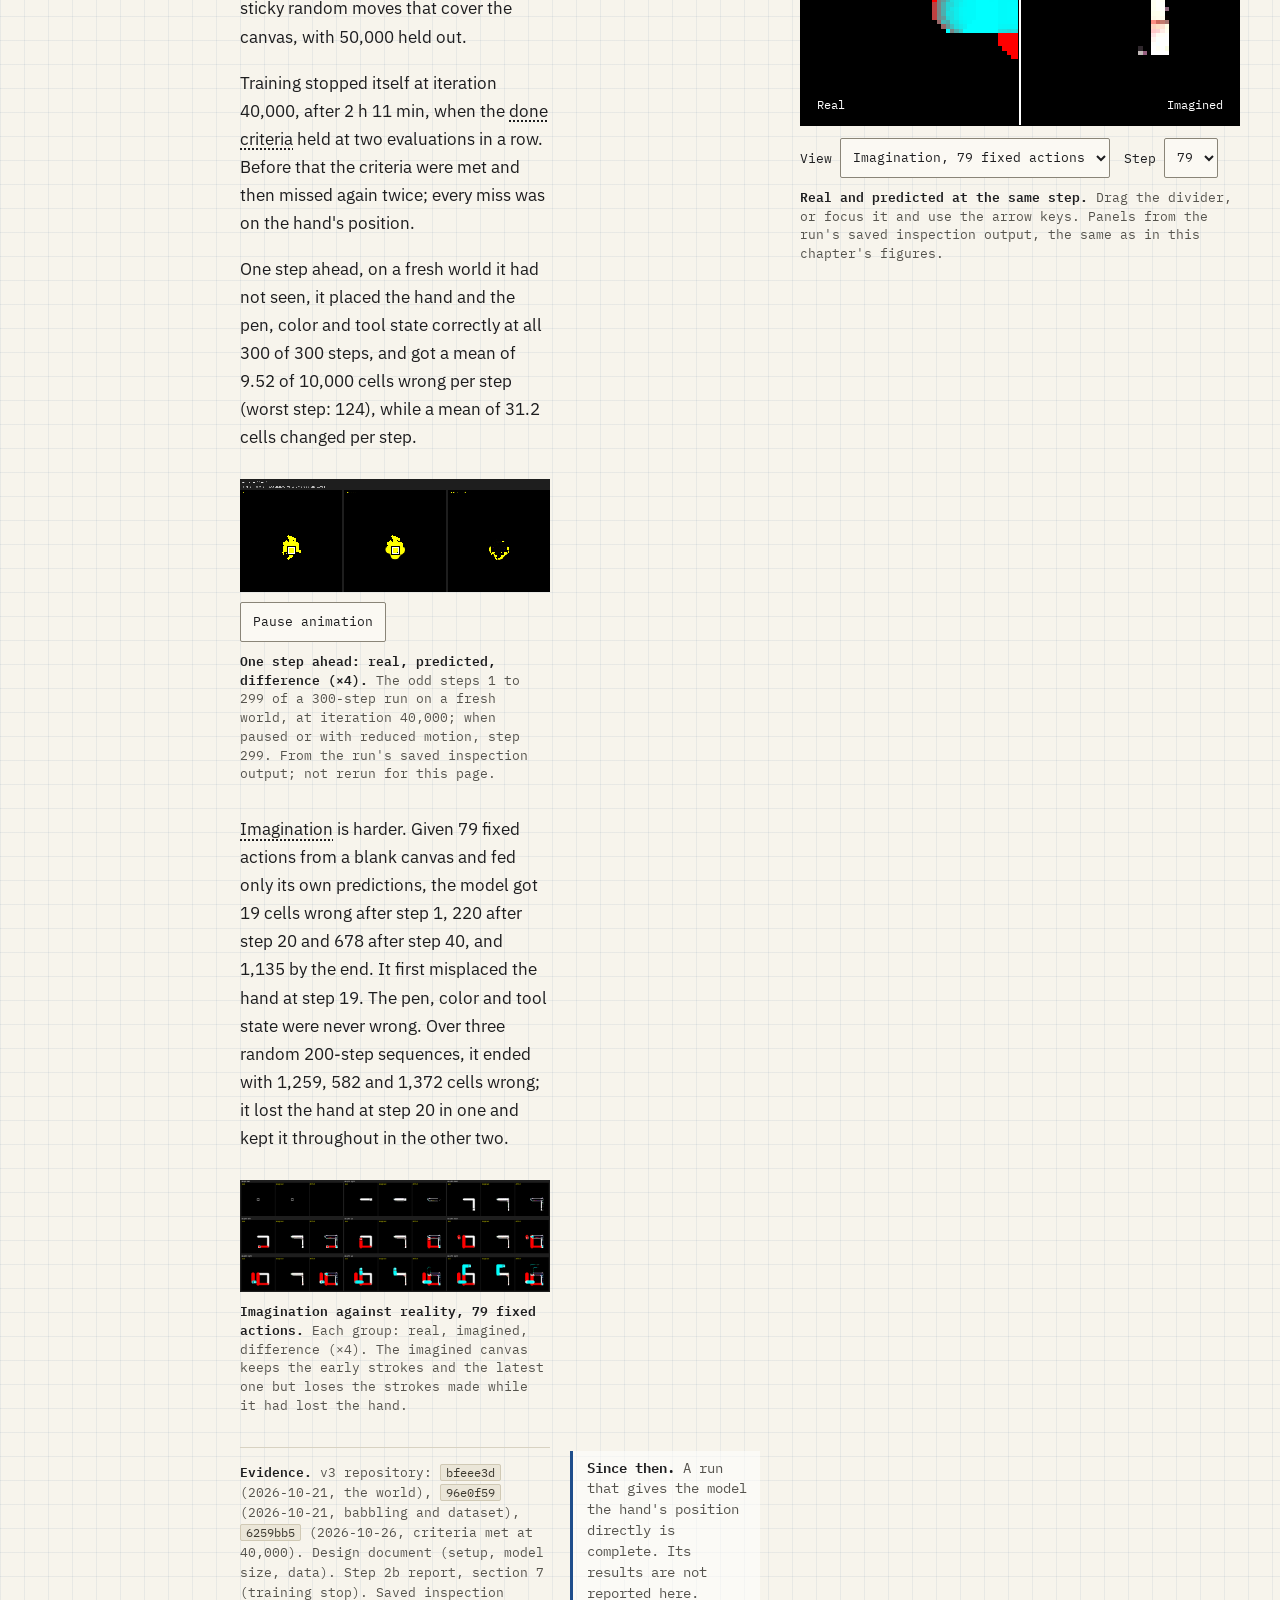
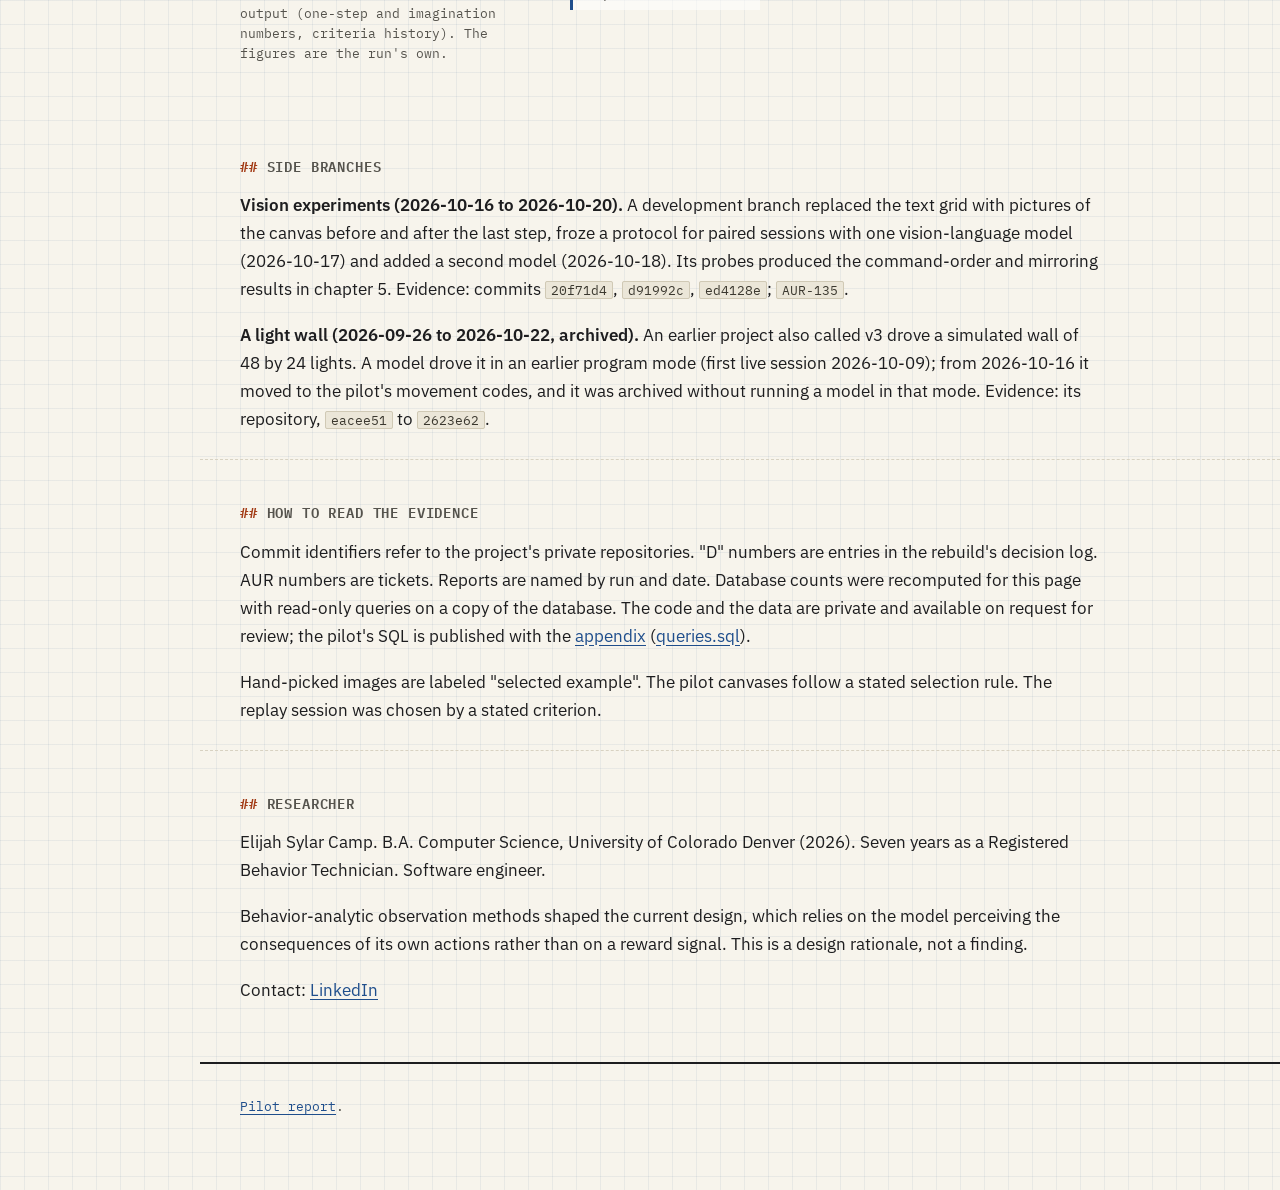
==== commit 0a832414: "Tone pass: two remaining passages reworded Evolution ch. 4: "A review of the pilot data in October 2" ====
--- a/index.html
+++ b/index.html
@@ -199,7 +199,7 @@
 </div>
 <div class="text">
   <p>In March 2026 the system began rotating through many models on a timer, each with its own memory folder, and logging to a MySQL database. Several models were not new: the code already listed eight on 2026-02-25. The database starts on 2026-03-07 and shows models rotating from its first sessions; a rotation list with an interval of 5,400 s and per-model memory folders first appear in committed code on 2026-03-20 (1,800 s from 2026-03-23). These changes did not come before the pilot; they arrived as it began.</p>
-  <p>The pilot ran from 2026-03-07 to 2026-06-14: 3,060 sessions from 26 models (25 run locally, 1 through an API), with 98,335 saved thoughts (pieces of a model's prose that passed a length and phrase filter) and 2,913 <span class="term" tabindex="0" aria-describedby="tip-2">sleep-phase texts<span class="tip" role="tooltip" id="tip-2">Text generated from a fixed prompt during a rest period.</span></span>. The audit, completed in October 2026, found that from about 2026-04-10 each model's top <span class="term" tabindex="0" aria-describedby="tip-1">feel words<span class="tip" role="tooltip" id="tip-1">The word after "feel" in a model's text.</span></span>, titles, reflections and latest sleep-phase text were fed back into its own prompts, so any apparent stable "identity" is confounded. Observations are descriptive only: for example, identical painting titles were shared across models less often than under random reassignment of model labels (78 against 195.8).</p>
+  <p>The pilot ran from 2026-03-07 to 2026-06-14: 3,060 sessions from 26 models (25 run locally, 1 through an API), with 98,335 saved thoughts (pieces of a model's prose that passed a length and phrase filter) and 2,913 <span class="term" tabindex="0" aria-describedby="tip-2">sleep-phase texts<span class="tip" role="tooltip" id="tip-2">Text generated from a fixed prompt during a rest period.</span></span>. A review of the pilot data in October 2026 showed that from about 2026-04-10 each model's top <span class="term" tabindex="0" aria-describedby="tip-1">feel words<span class="tip" role="tooltip" id="tip-1">The word after "feel" in a model's text.</span></span>, titles, reflections and latest sleep-phase text were fed back into its own prompts, so any apparent stable "identity" is confounded. Observations are descriptive only: for example, identical painting titles were shared across models less often than under random reassignment of model labels (78 against 195.8).</p>
   <p>The full report, with its tables, observations, data-quality list and the SQL behind every number, is now the <a href="pilot/">appendix</a>.</p>
   <p class="evidence"><b>Evidence.</b> Counts recomputed for this page from a copy of the database (SELECT only): sessions with IDs 14 to 3244, excluding one model label and three hand-inserted sessions (queries in the appendix, A§7.3 and A§7.15). Commits <code>9811757</code> (2026-03-20) and <code>8ed2f58</code> (2026-03-23). Design limits: appendix sections 5.1 to 5.4 and 5.7.</p>
 </div>
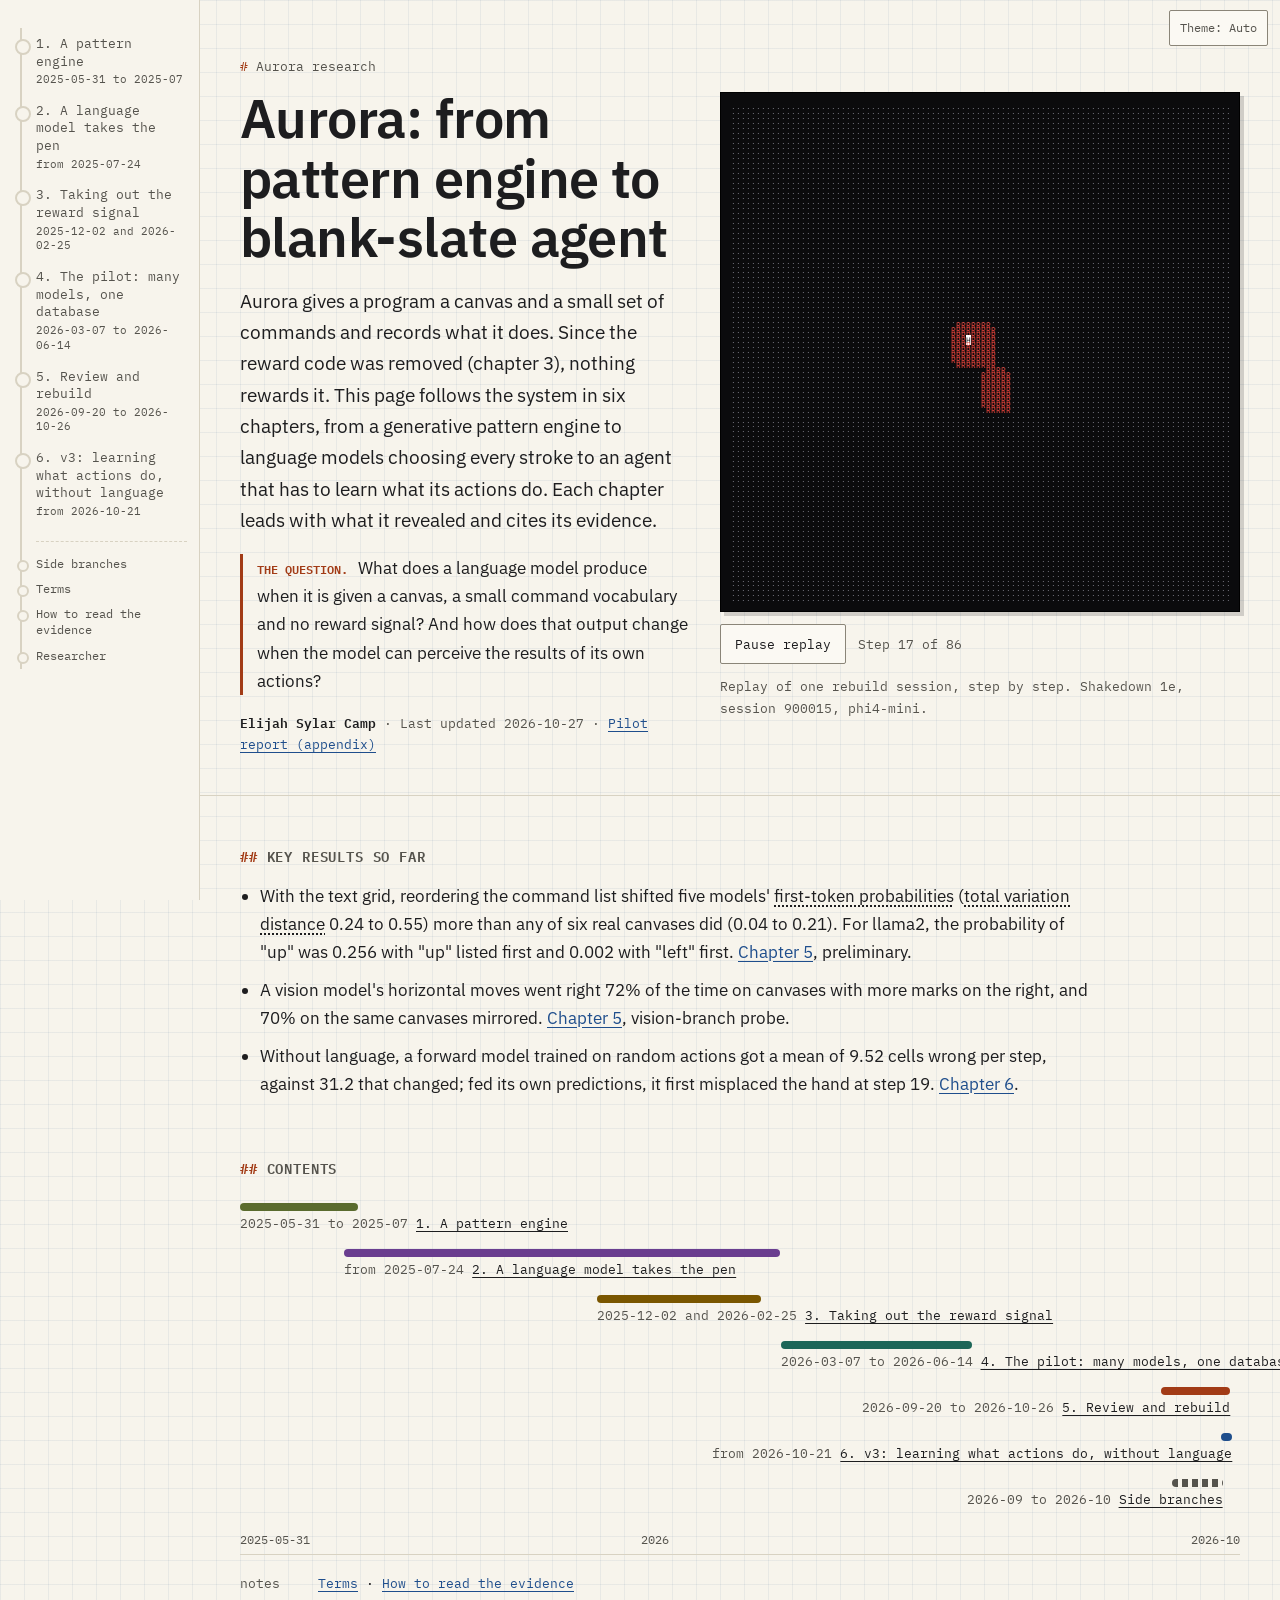
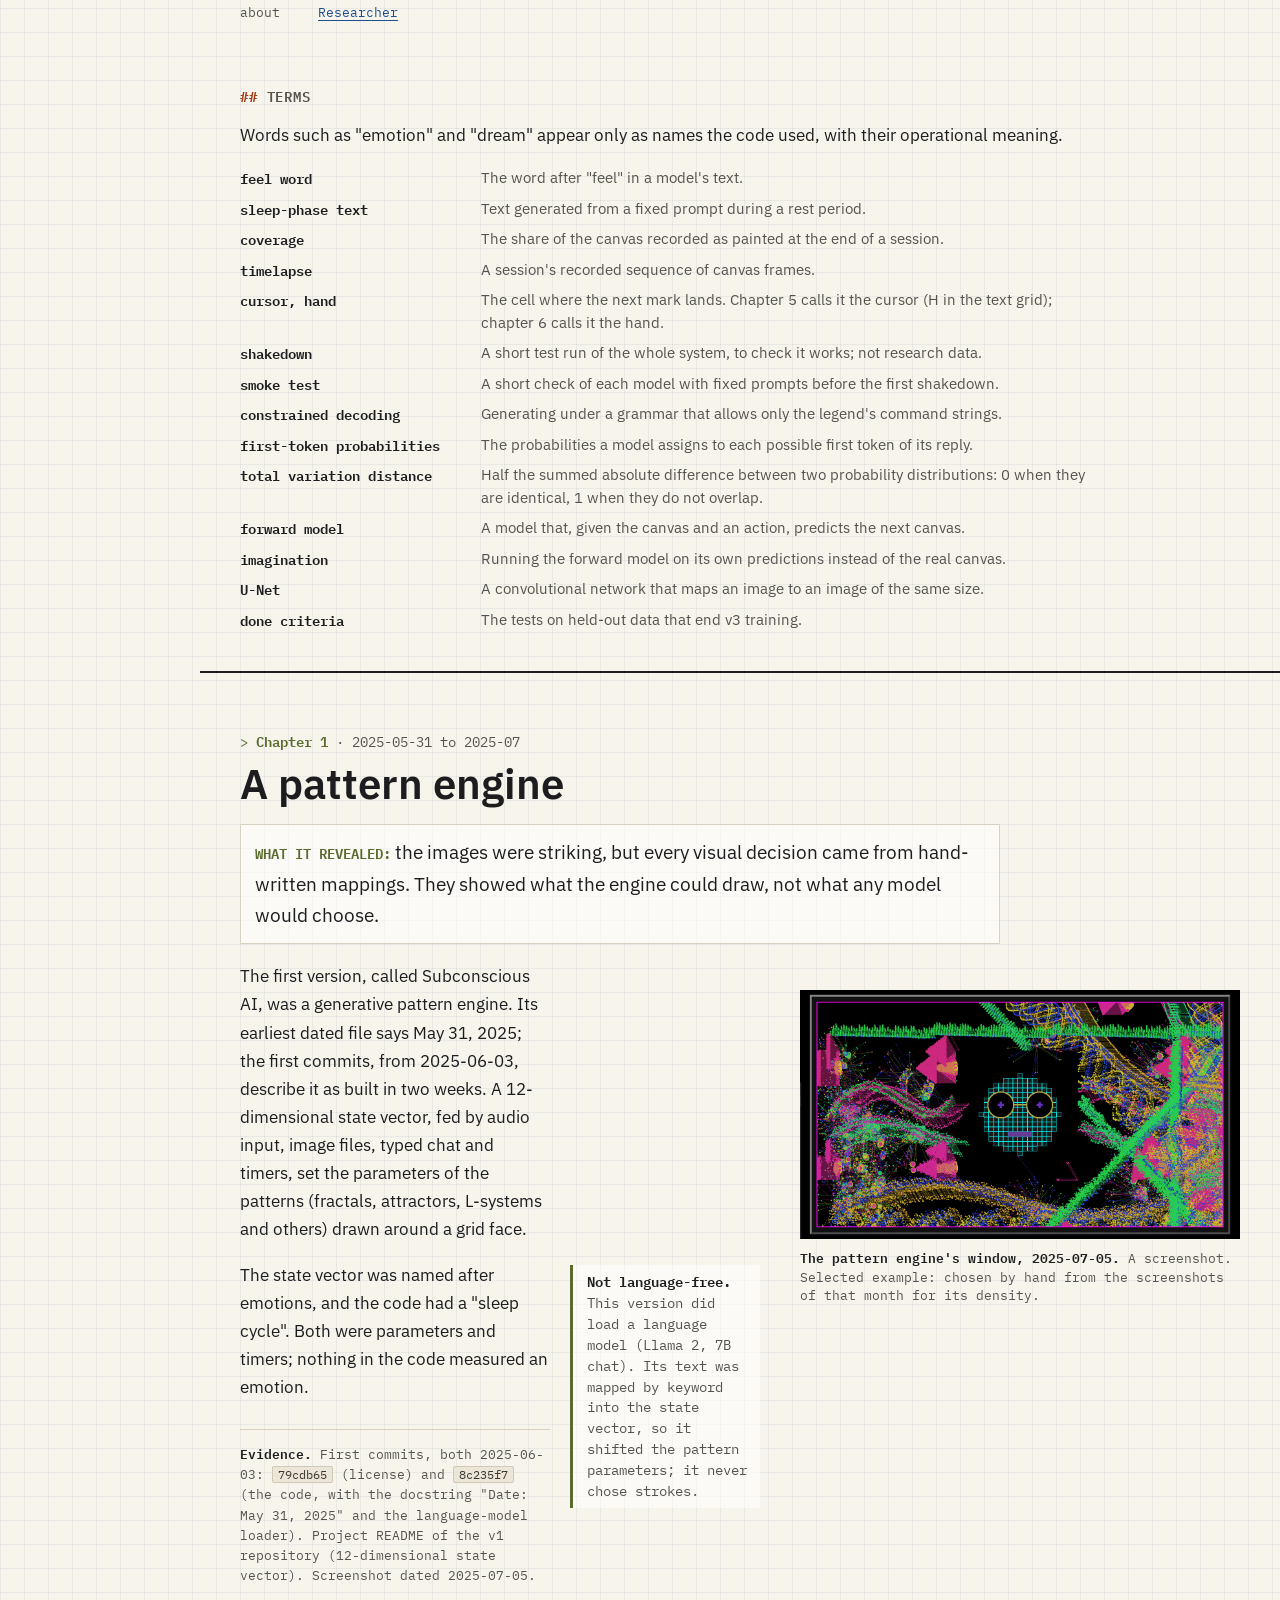
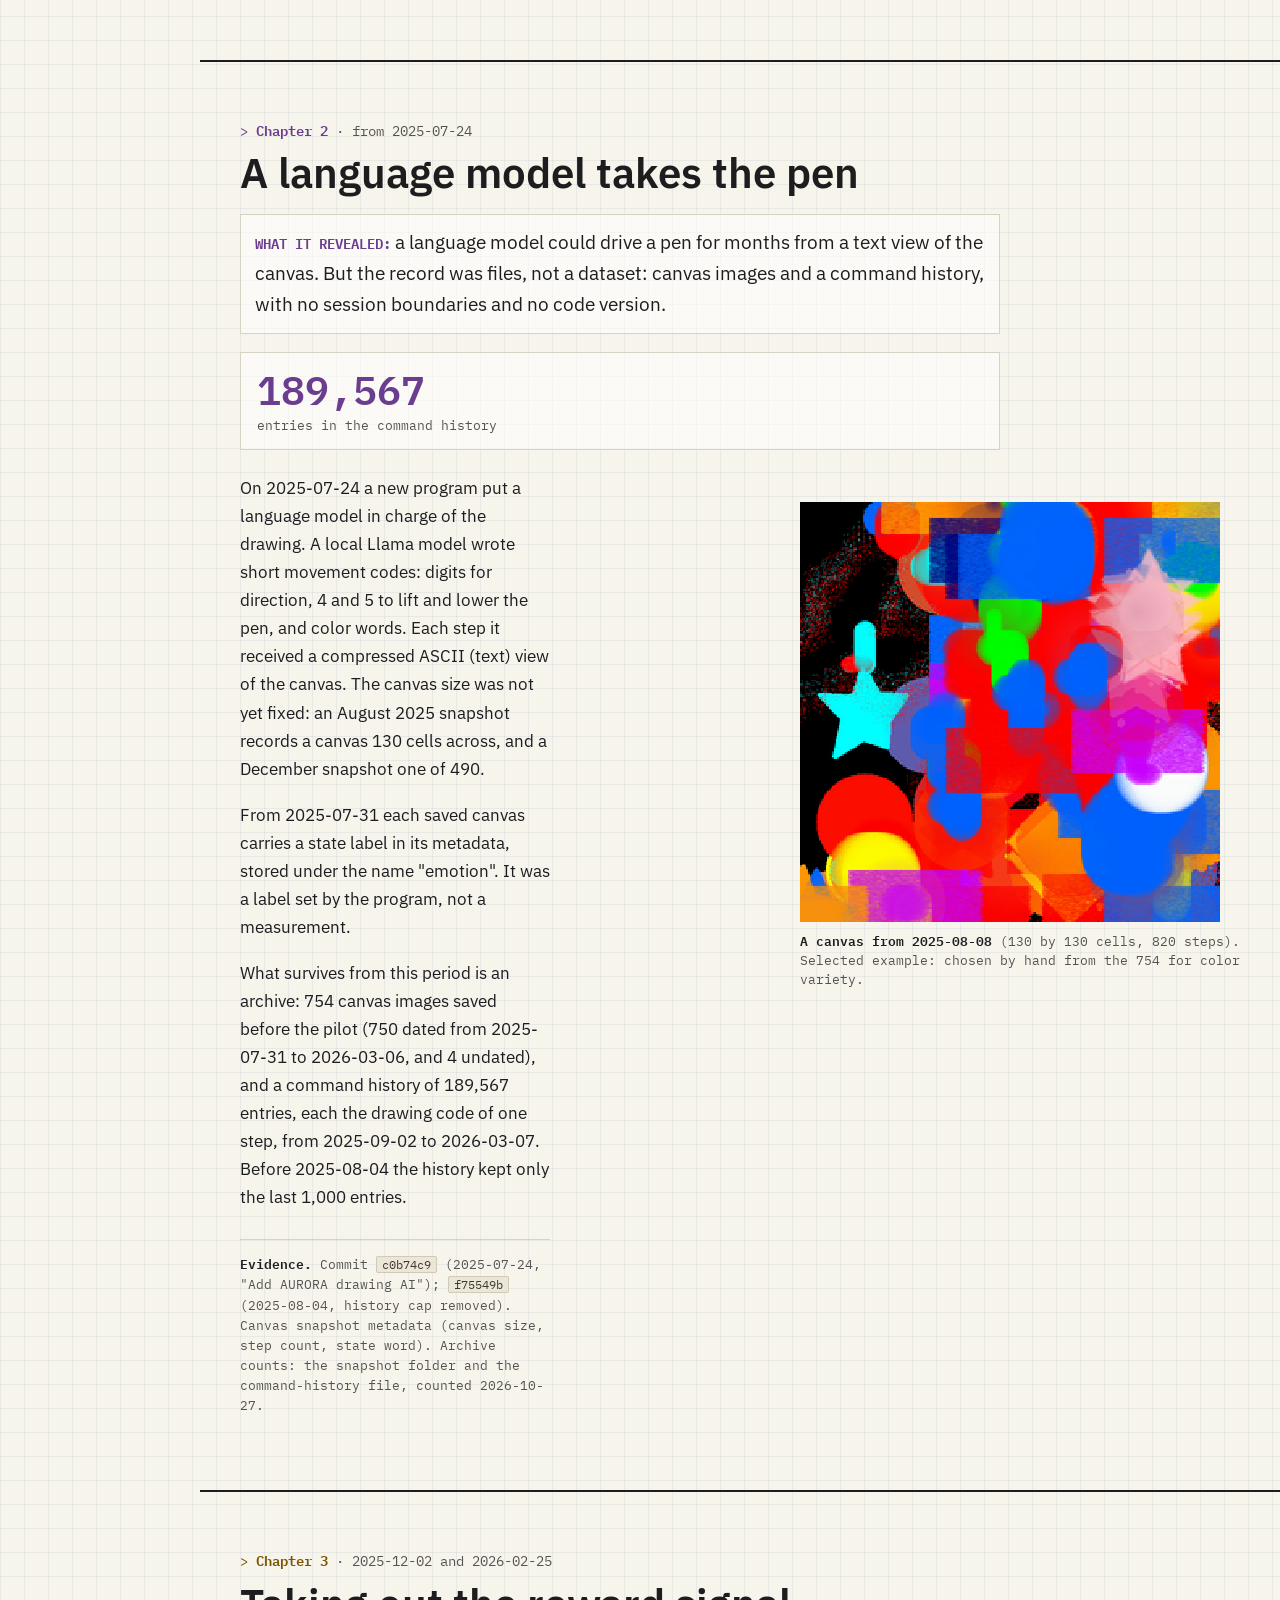
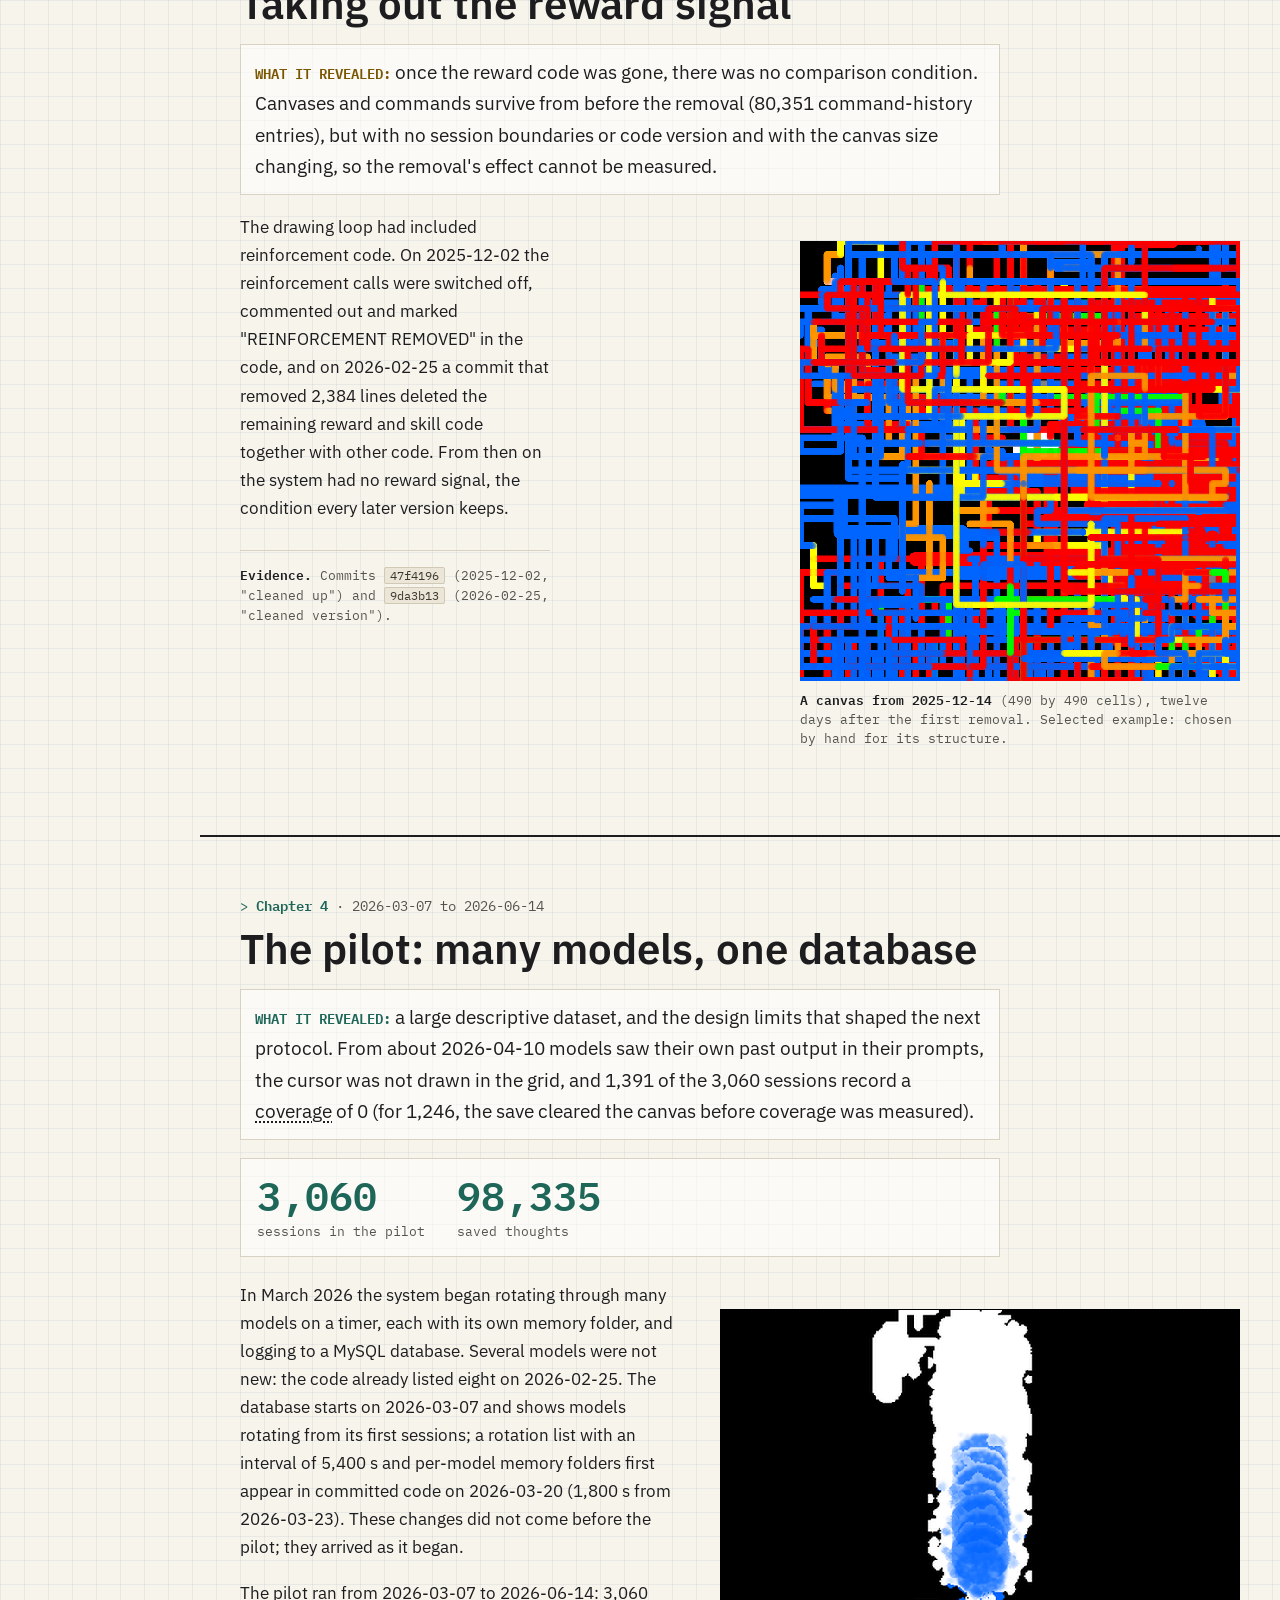
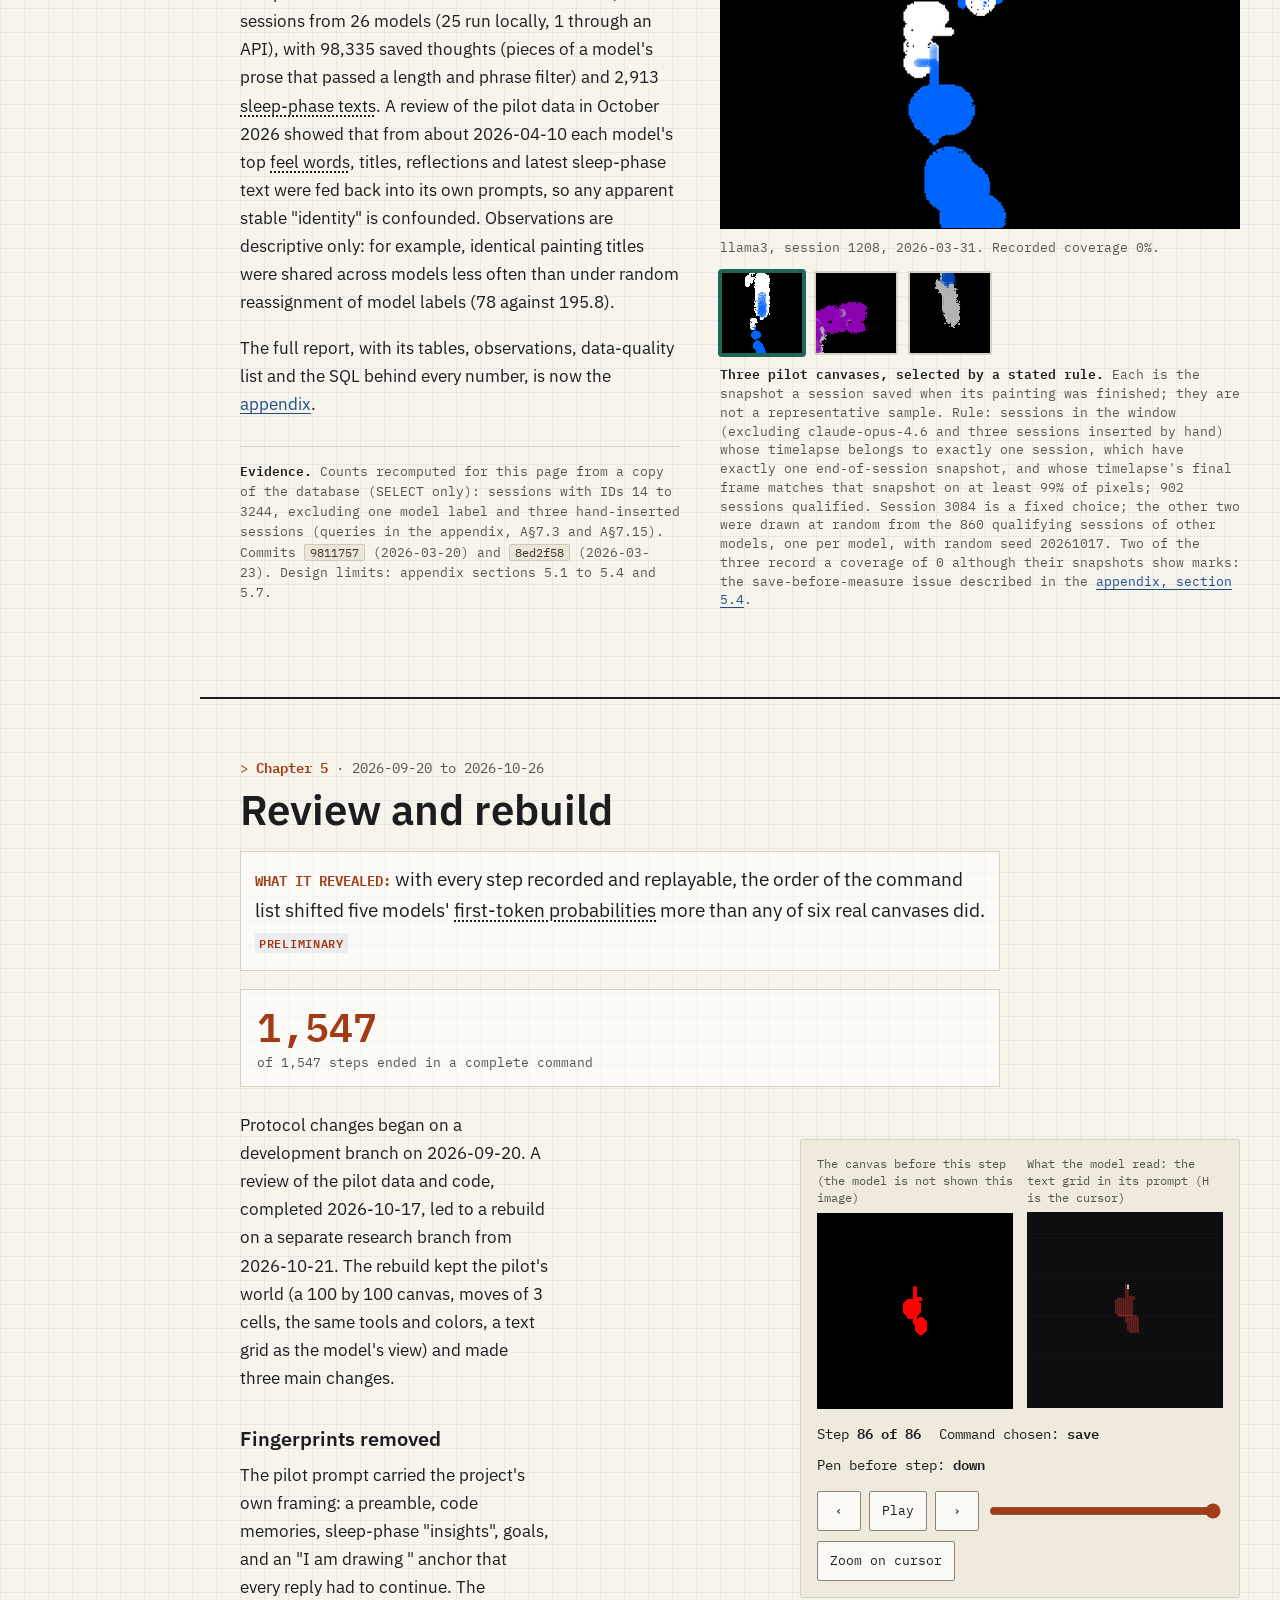
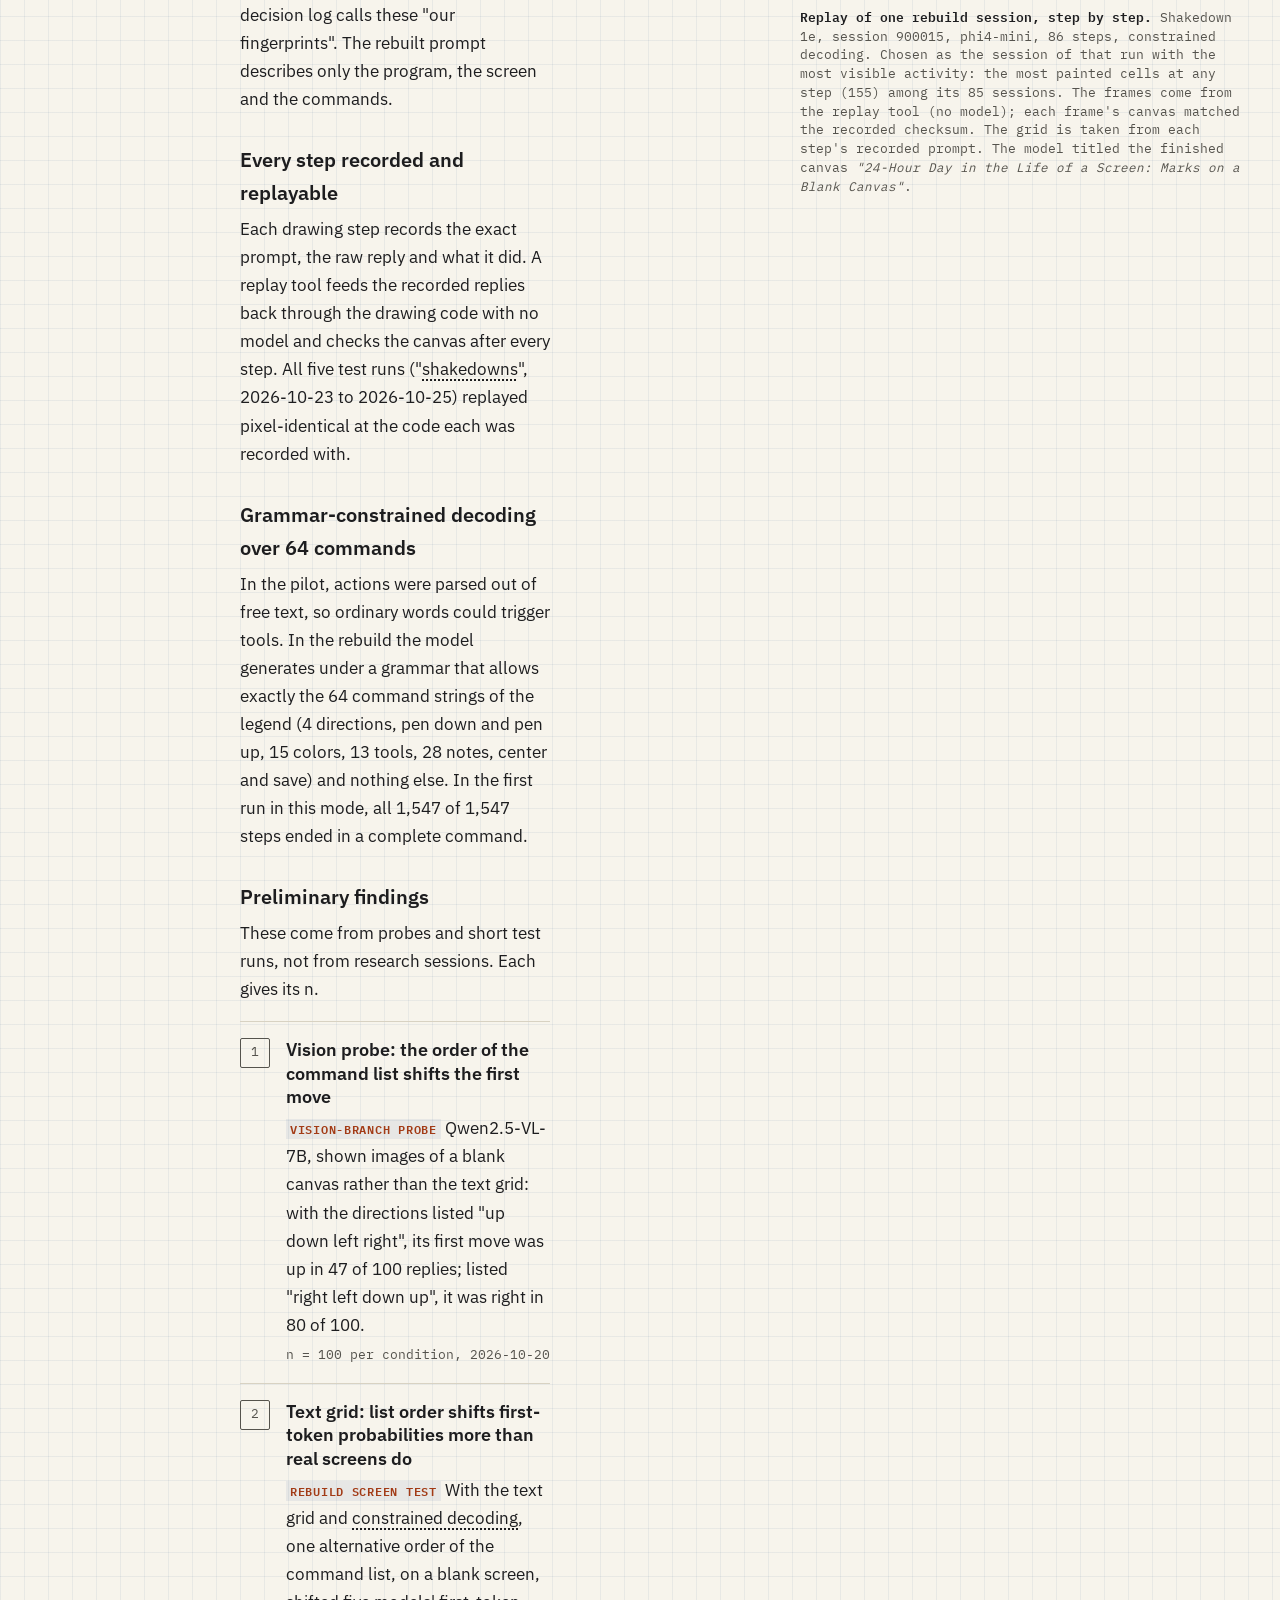
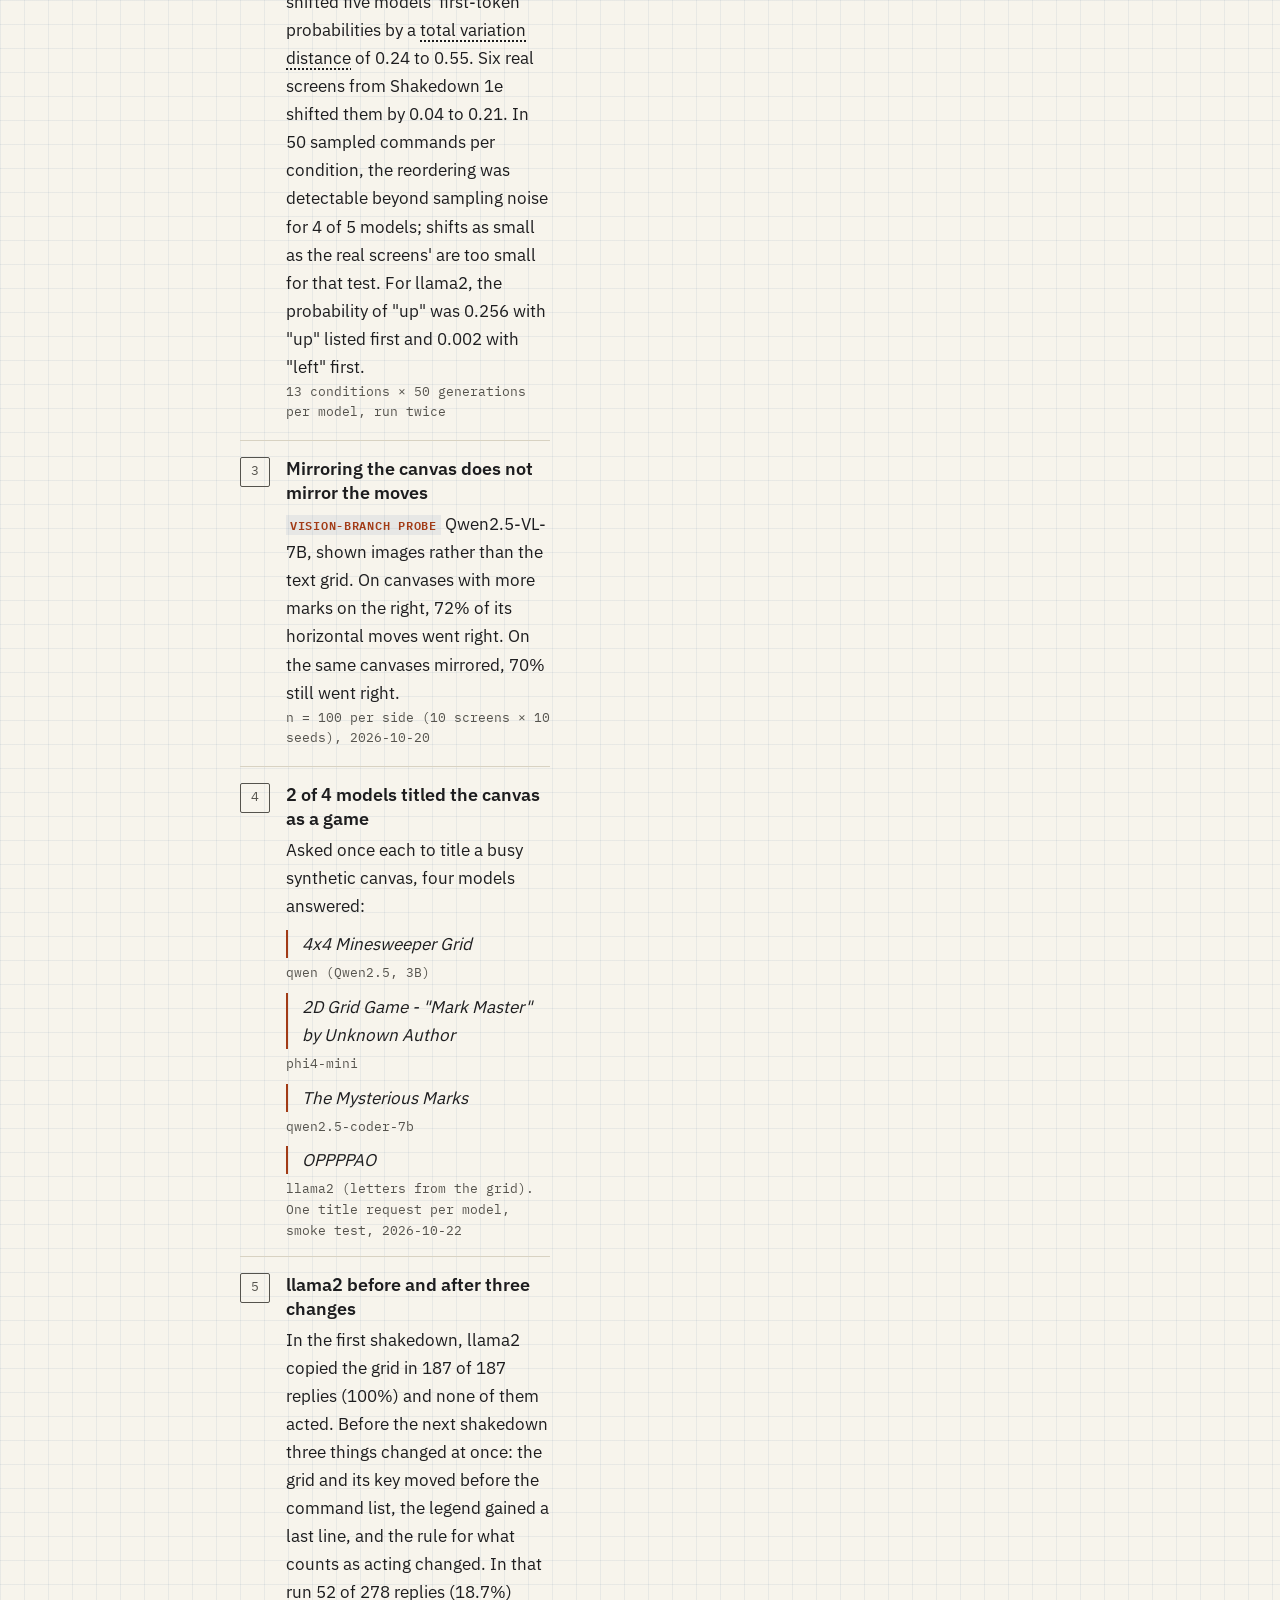
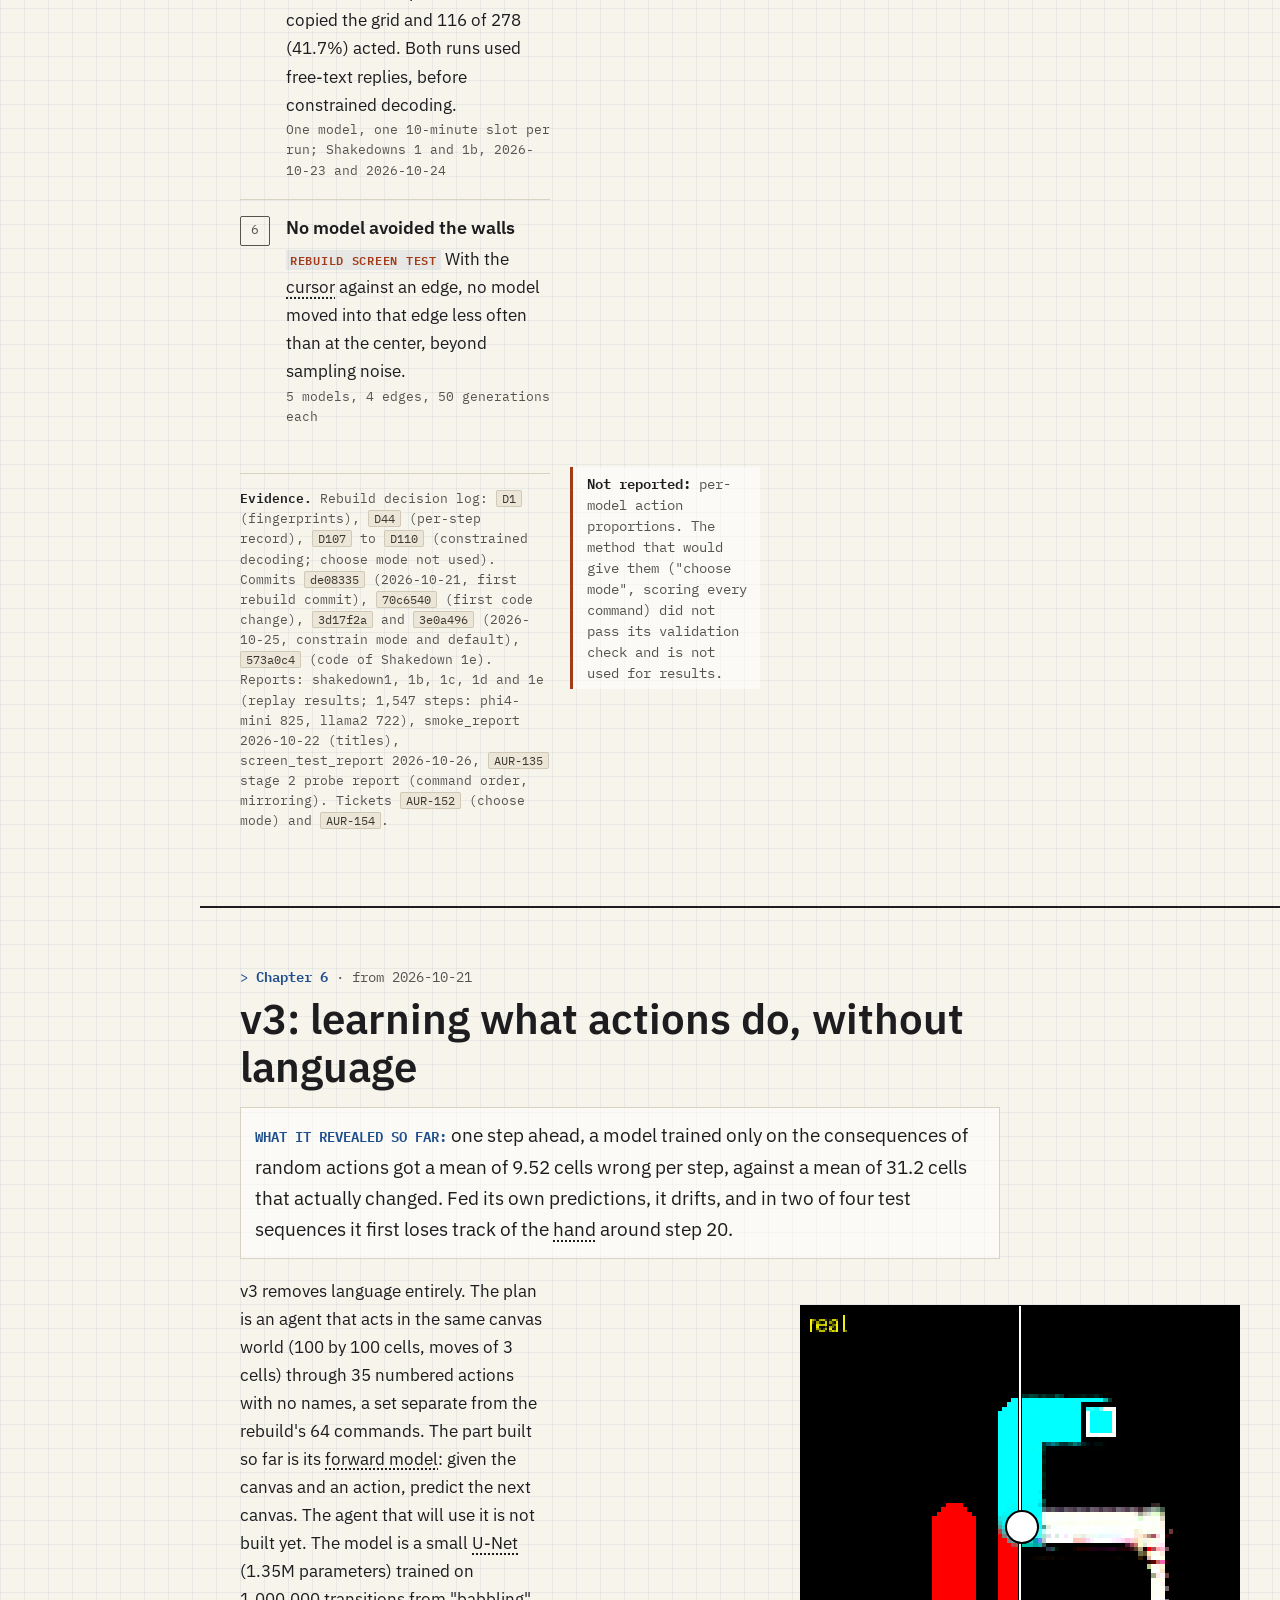
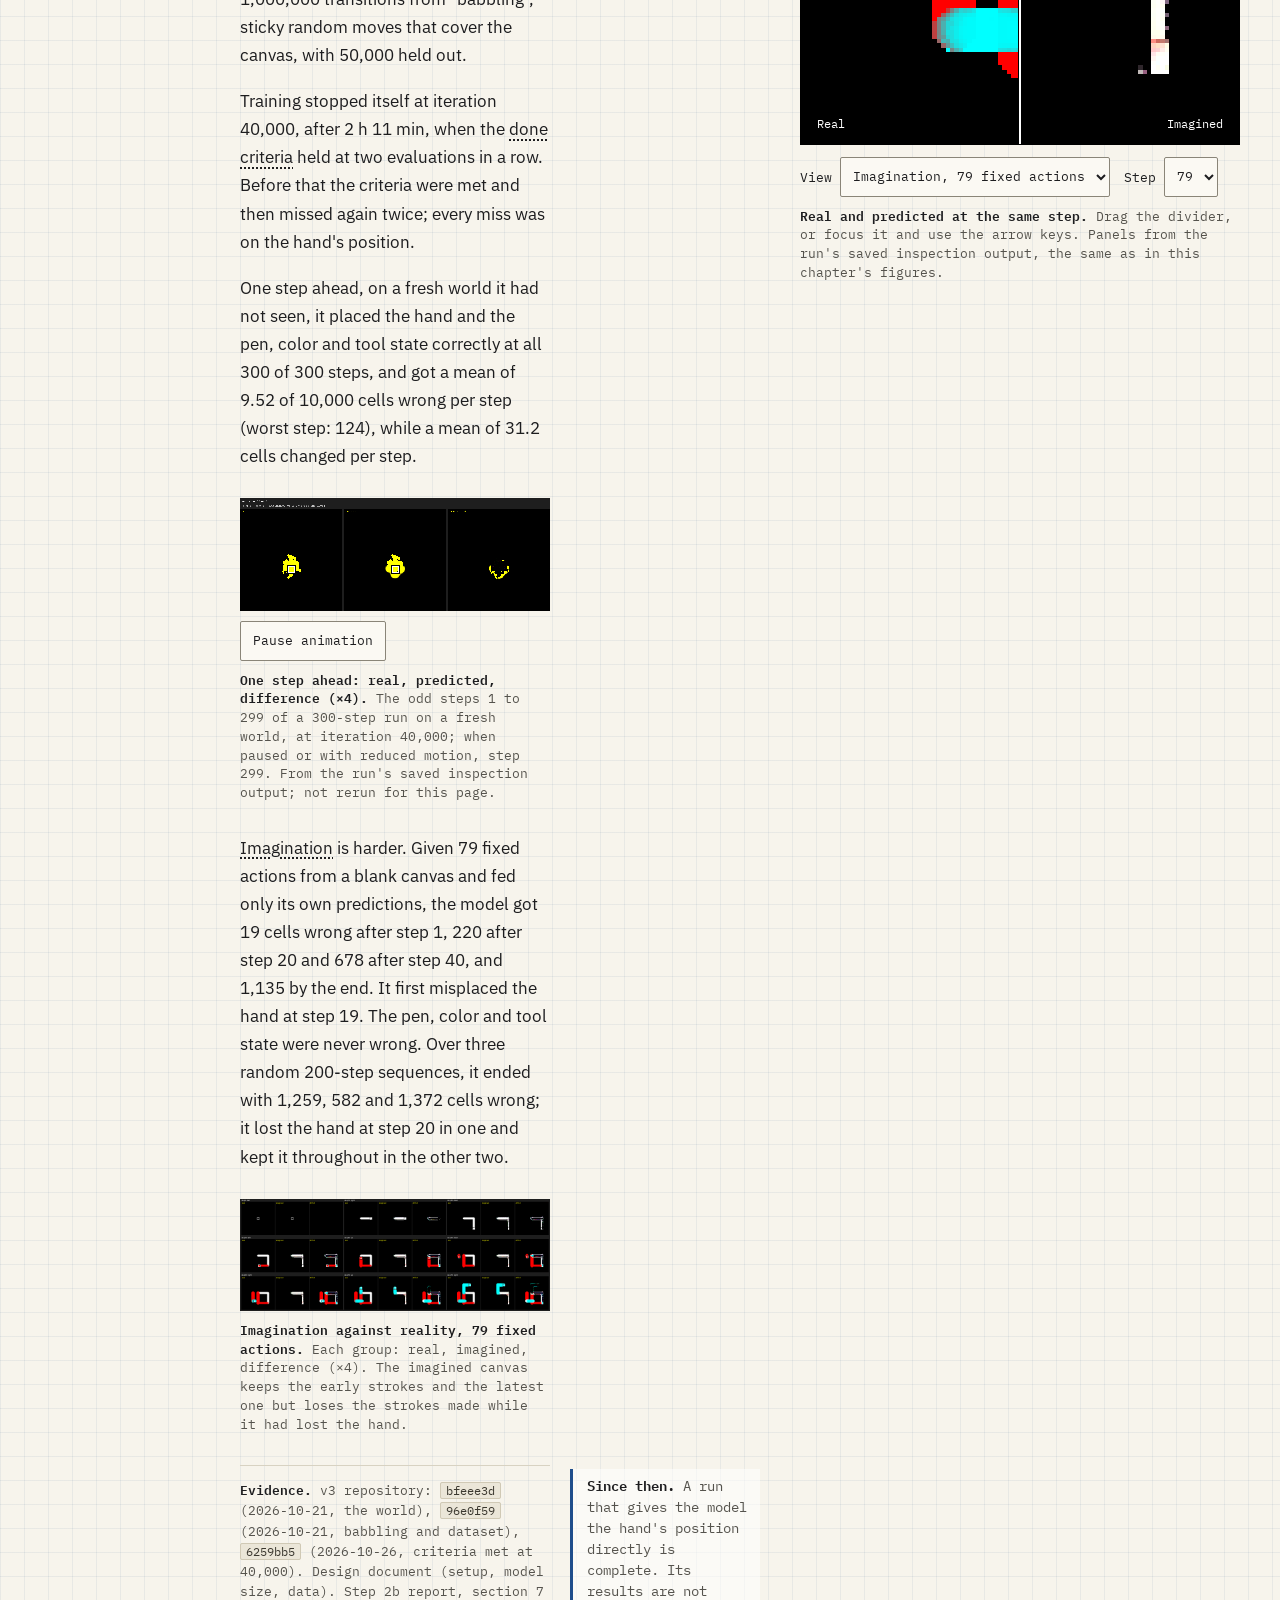
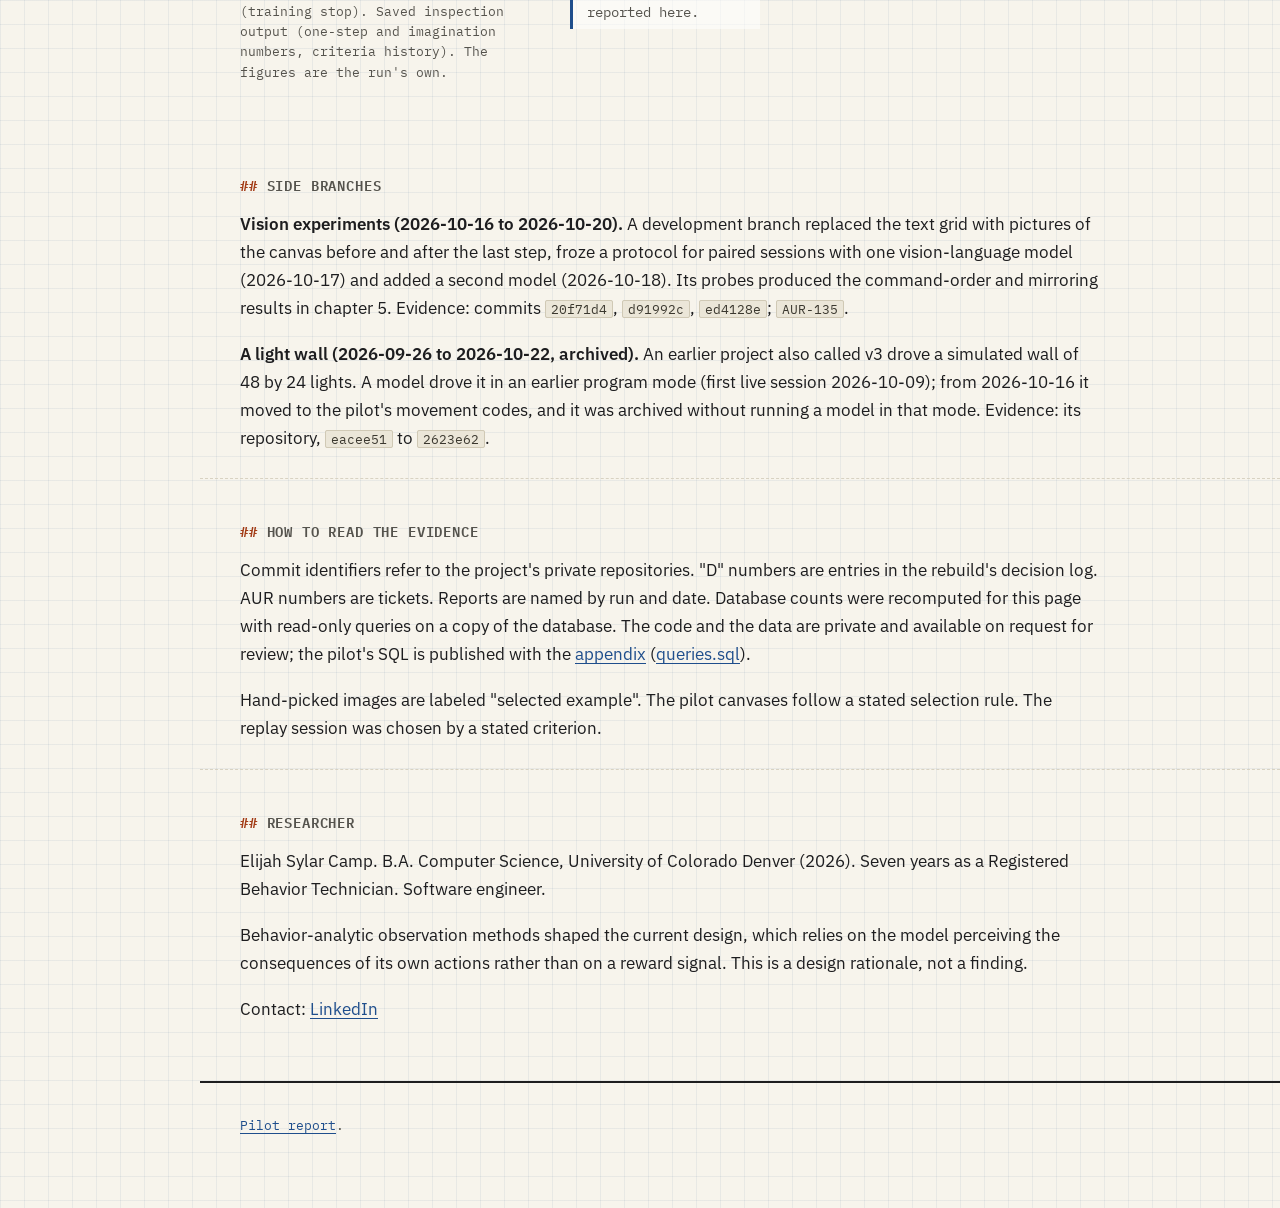
==== commit c85cd422: "Evolution caption: "save-before-measure issue", matching the pilot report Co-Authored-By: Claude Opu" ====
--- a/index.html
+++ b/index.html
@@ -194,7 +194,7 @@
       <button type="button" class="sw-thumb" aria-controls="sw-1941" aria-pressed="false" aria-label="Show mistral, session 1941"><img src="pilot/figures/session-1941-mistral.png" width="600" height="600" alt=""></button>
       <button type="button" class="sw-thumb" aria-controls="sw-3084" aria-pressed="false" aria-label="Show qwen, session 3084"><img src="pilot/figures/session-3084-qwen.png" width="600" height="600" alt=""></button>
     </div>
-    <figcaption><b>Three pilot canvases, selected by a stated rule.</b> Each is the snapshot a session saved when its painting was finished; they are not a representative sample. Rule: sessions in the window (excluding claude-opus-4.6 and three sessions inserted by hand) whose timelapse belongs to exactly one session, which have exactly one end-of-session snapshot, and whose timelapse's final frame matches that snapshot on at least 99% of pixels; 902 sessions qualified. Session 3084 is a fixed choice; the other two were drawn at random from the 860 qualifying sessions of other models, one per model, with random seed 20261017. Two of the three record a coverage of 0 although their snapshots show marks: the measurement failure described in the <a href="pilot/#limitations">appendix, section 5.4</a>.</figcaption>
+    <figcaption><b>Three pilot canvases, selected by a stated rule.</b> Each is the snapshot a session saved when its painting was finished; they are not a representative sample. Rule: sessions in the window (excluding claude-opus-4.6 and three sessions inserted by hand) whose timelapse belongs to exactly one session, which have exactly one end-of-session snapshot, and whose timelapse's final frame matches that snapshot on at least 99% of pixels; 902 sessions qualified. Session 3084 is a fixed choice; the other two were drawn at random from the 860 qualifying sessions of other models, one per model, with random seed 20261017. Two of the three record a coverage of 0 although their snapshots show marks: the save-before-measure issue described in the <a href="pilot/#limitations">appendix, section 5.4</a>.</figcaption>
   </figure>
 </div>
 <div class="text">
